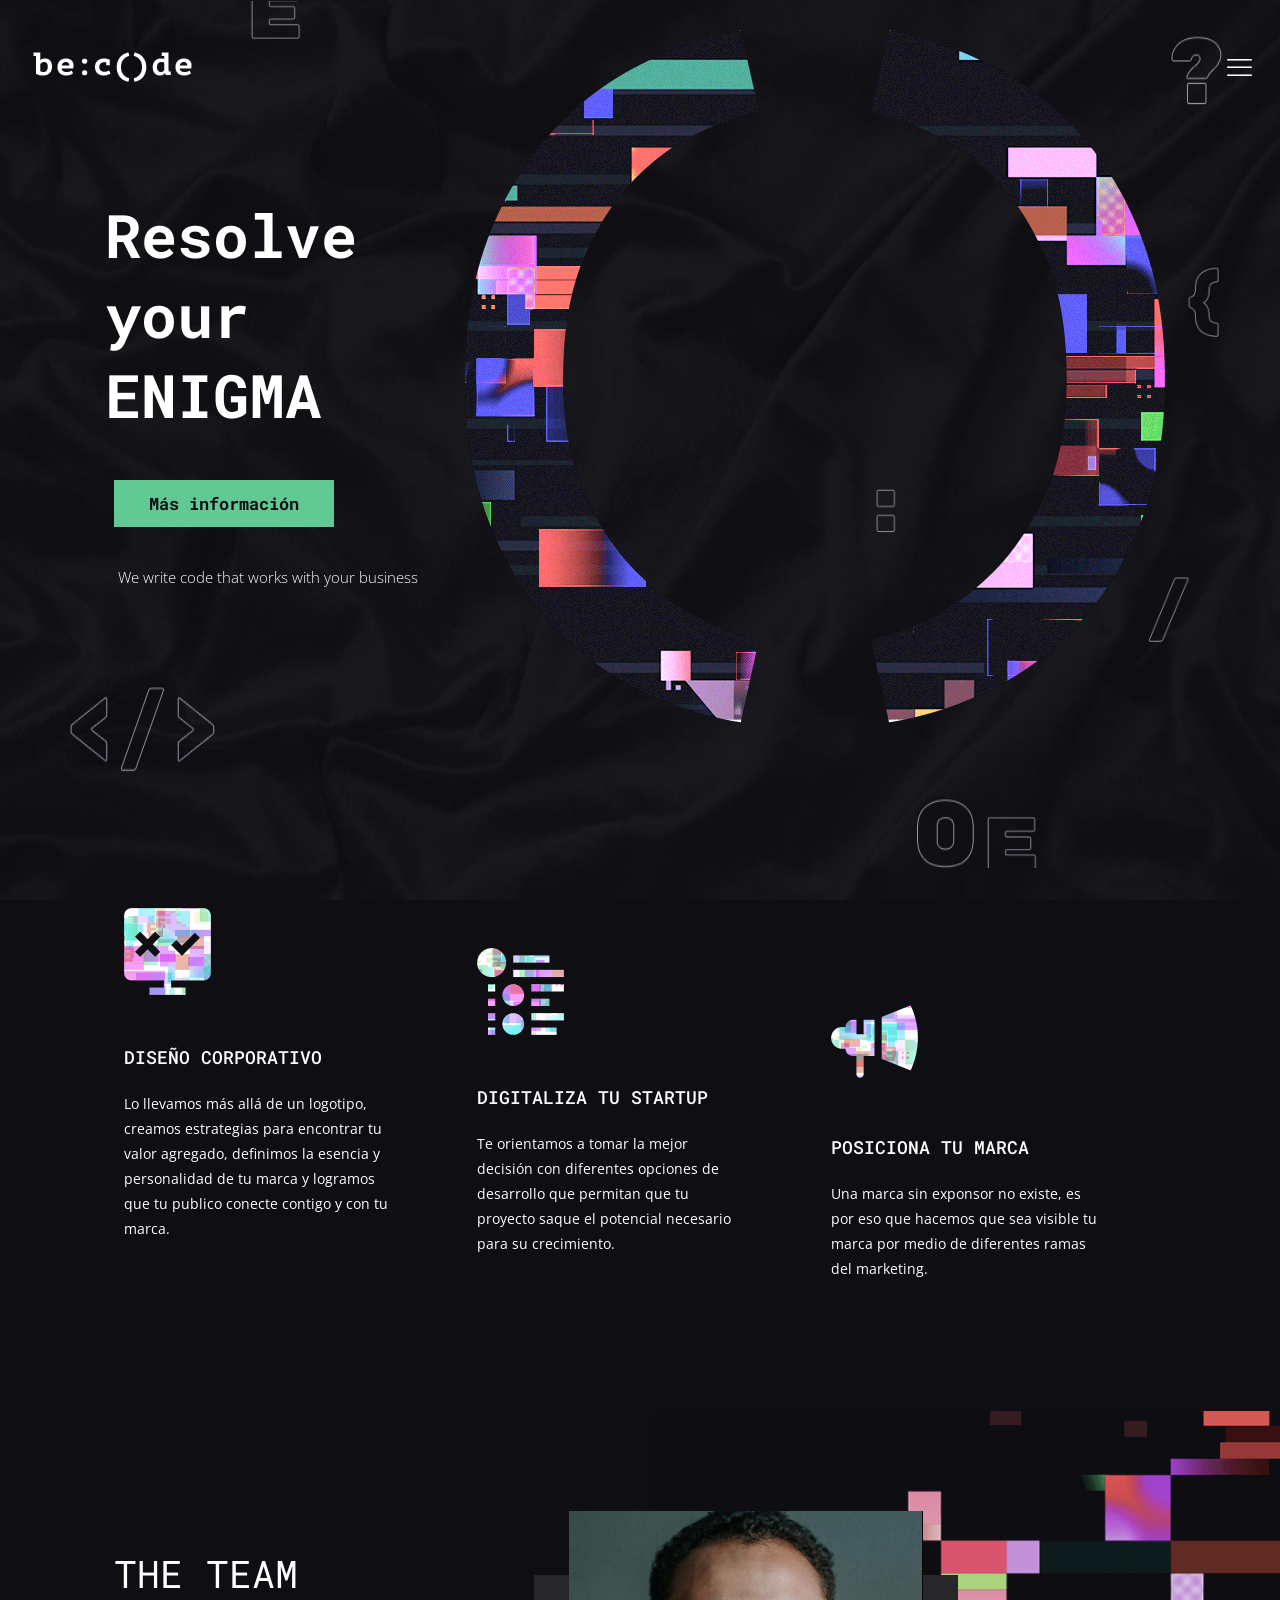
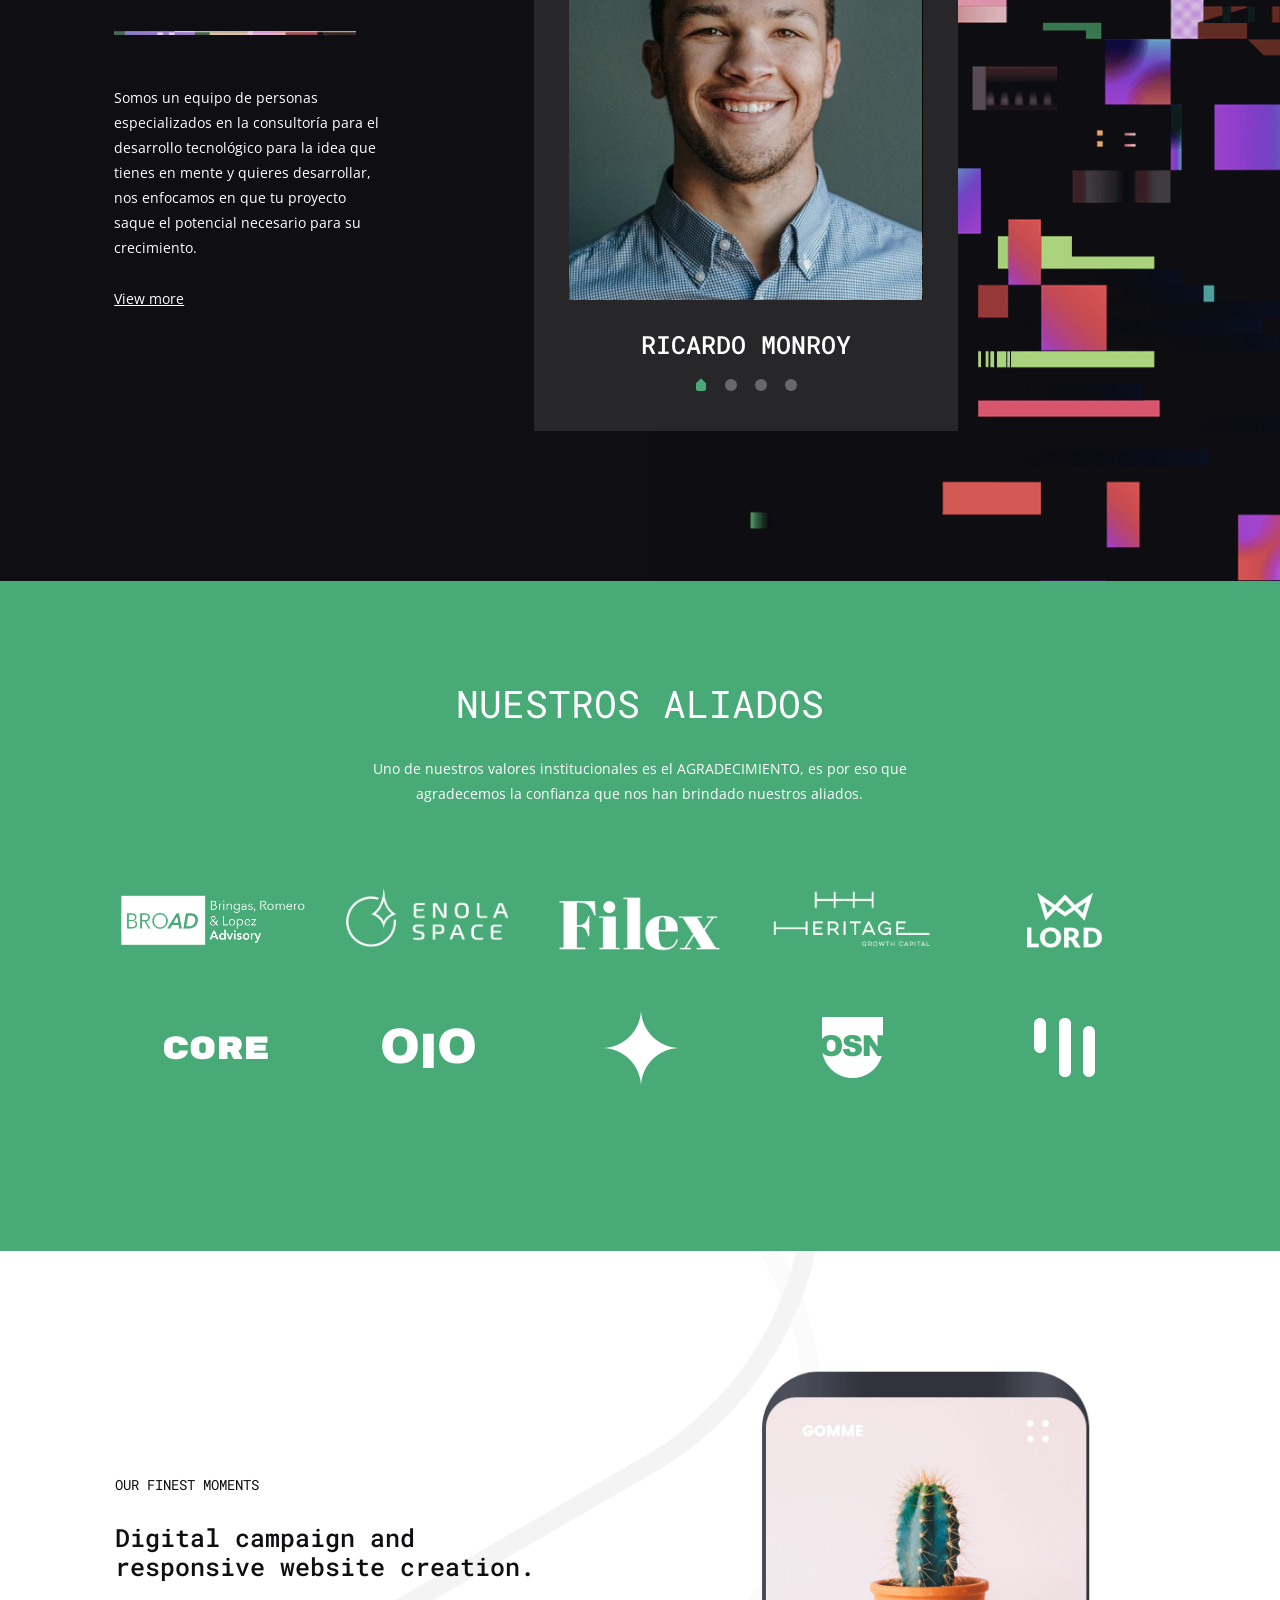
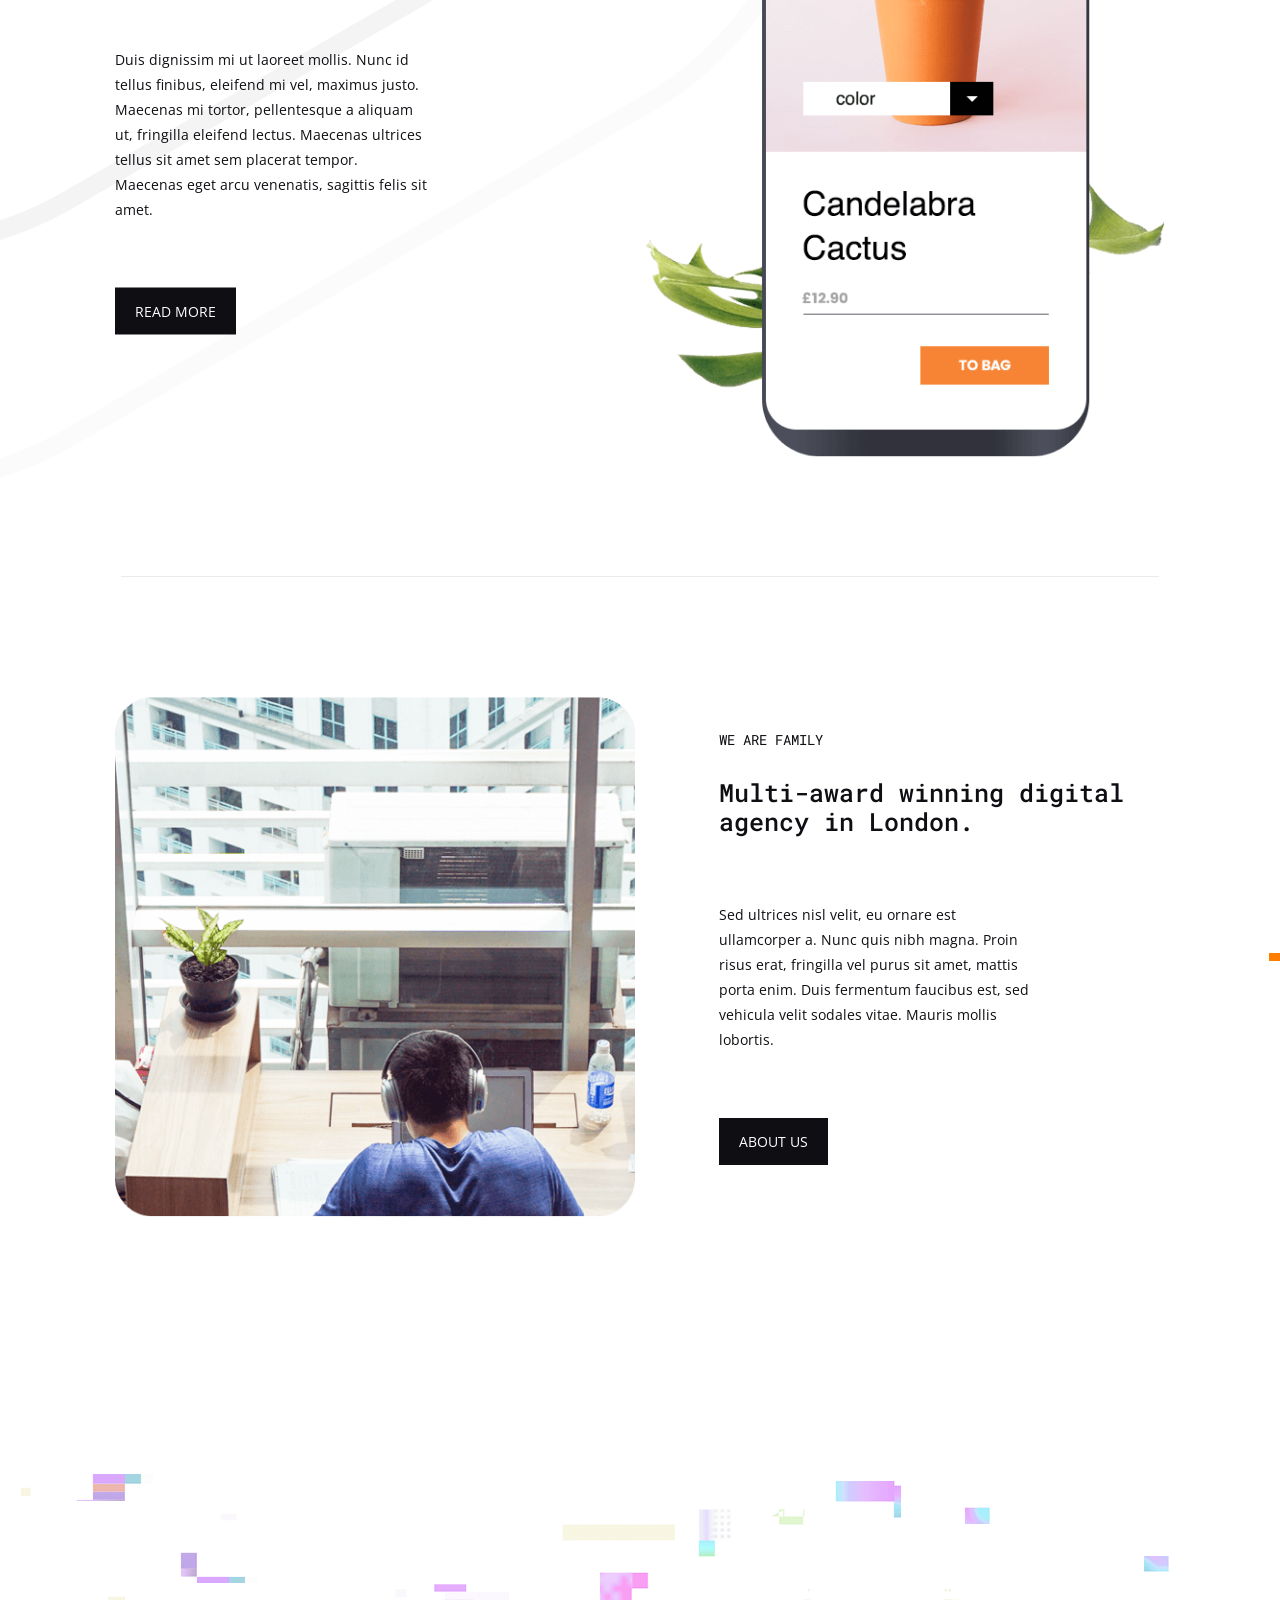
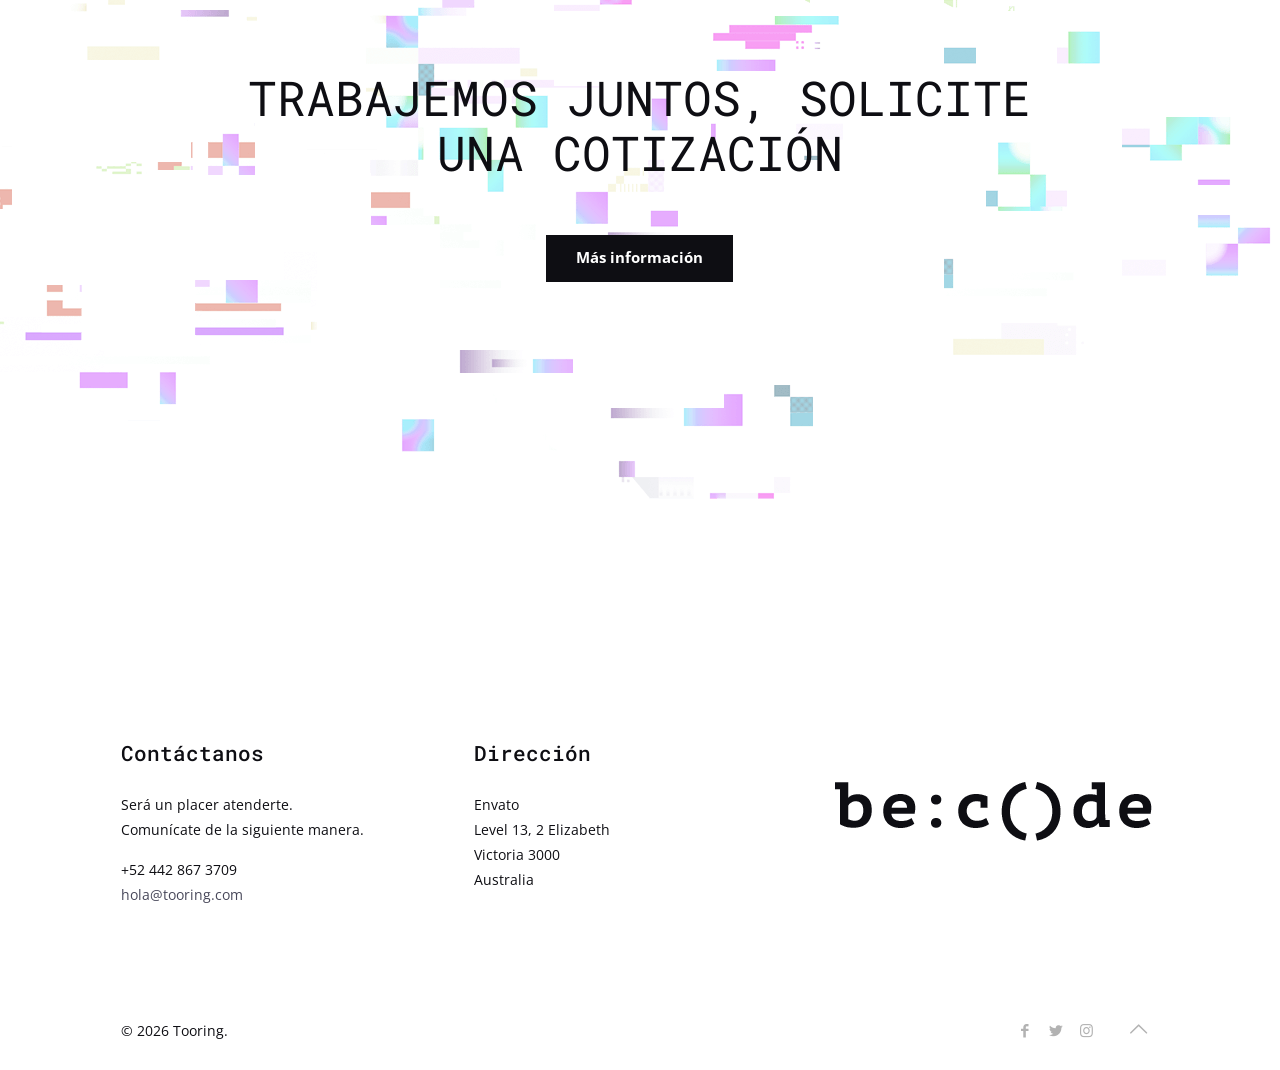
==== index.html @ 5cbcf896 "redireccion a index" ====
<!DOCTYPE html>
<!--[if lt IE 7]><html class="no-js lt-ie10 lt-ie9 lt-ie8 lt-ie7"> <![endif]-->
<!--[if IE 7]><html class="no-js lt-ie10 lt-ie9 lt-ie8"> <![endif]-->
<!--[if IE 8]><html class="no-js lt-ie10 lt-ie9"> <![endif]-->
<!--[if IE 9]><html class="no-js lt-ie10"> <![endif]-->
<!--[if gt IE 8]><!-->
<html class="no-js">
<!--<![endif]-->

<head>

    <!-- Basic Page Needs -->
    <meta charset="utf-8">
    <title>Tooring</title>
    <meta name="description" content="">
    <meta name="author" content="">

    <!-- Mobile Specific Metas -->
    <meta name="viewport" content="width=device-width, initial-scale=1, maximum-scale=1">

    <!-- Favicons -->
    <link rel="shortcut icon" href="content/code2/images/favicon.ico">

    <!-- FONTS -->
    <link rel='stylesheet' href='http://fonts.googleapis.com/css?family=Roboto:100,300,400,400italic,700'>
    <link rel='stylesheet' href='http://fonts.googleapis.com/css?family=Patua+One:100,300,400,400italic,700'>
    <link rel='stylesheet' href='http://fonts.googleapis.com/css?family=Lato:400,400italic,700,700italic,900'>
    <link rel='stylesheet' href='http://fonts.googleapis.com/css?family=Open+Sans:400,400italic,700,700italic,900'>
    <link rel='stylesheet' href='http://fonts.googleapis.com/css?family=Roboto+Mono:400,400italic,700,700italic,900'>

    <!-- CSS -->
    <link rel='stylesheet' href='css/global.css'>
    <link rel='stylesheet' href='css/custom.css'>
    <link rel='stylesheet' href='content/code2/css/structure.css'>
    <link rel='stylesheet' href='content/code2/css/code2.css'>

    <!-- Revolution Slider -->
    <link rel="stylesheet" href="plugins/rs-plugin-5.3.1/css/settings.css">

</head>

<body class="home page template-slider style-simple button-flat layout-full-width if-disable if-border-hide no-shadows header-simple header-fw minimalist-header-no sticky-header sticky-tb-color ab-hide subheader-both-center menu-link-color mobile-tb-center mobile-side-slide mobile-mini-mr-ll tablet-sticky mobile-header-mini mobile-sticky tr-header tr-content">
    <div id="Wrapper">
        <div id="Header_wrapper" class>
            <header id="Header">

                <div id="Top_bar">
                    <div class="container">
                        <div class="column one">
                            <div class="top_bar_left clearfix">
                                <div class="logo">
                                    <a id="logo" href="index.html" data-height="60" data-padding="15"><img class="logo-main scale-with-grid" src="content/code2/images/code2-logo1.png" data-retina="content/code2/images/code2-logo-retina1.png" data-height="30"><img class="logo-sticky scale-with-grid" src="content/code2/images/code2-logo1.png" data-retina="content/code2/images/code2-logo-retina1.png" data-height="30"><img class="logo-mobile scale-with-grid" src="content/code2/images/code2-logo1.png" data-retina="content/code2/images/code2-logo-retina1.png" data-height="30"><img class="logo-mobile-sticky scale-with-grid" src="content/code2/images/code2-logo1.png" data-retina="content/code2/images/code2-logo-retina1.png" data-height="30"></a>
                                </div>
                                <div class="menu_wrapper">
                                    <nav id="menu">
                                        <ul id="menu-menu" class="menu menu-main">
                                            <li class=" current-menu-item page_item current_page_item">
                                                <a href="index.html"><span>Inicio</span></a>
                                            </li>
                                            <li>
                                                <a href="content/code2/about.html"><span>Nosotros</span></a>
                                            </li>
                                            <li>
                                                <a href="content/code2/services.html"><span>Servicios</span></a>
                                            </li>
                                            <li>
                                                <a href="content/code2/hire-us.html"><span>Contacto!</span></a>
                                            </li>
                                        </ul>
                                    </nav><a class="responsive-menu-toggle" href="#"><i class="icon-menu-fine"></i></a>
                                </div>
                            </div>
                        </div>
                    </div>
                </div>
                <div class="mfn-main-slider" id="mfn-rev-slider">
                    <div id="rev_slider_1_1_wrapper" class="rev_slider_wrapper fullwidthbanner-container" data-source="gallery" style="margin:0px auto;background:rgba(15,15,20,0);padding:0px;margin-top:0px;margin-bottom:0px;">
                        <div id="rev_slider_1_1" class="rev_slider fullwidthabanner" style="display:none;" data-version="5.4.8.3">
                            <ul>
                                <li data-index="rs-1" data-transition="fade" data-slotamount="default" data-hideafterloop="0" data-hideslideonmobile="off" data-easein="default" data-easeout="default" data-masterspeed="300" data-rotate="0" data-saveperformance="off" data-data-param1
                                    data-param2 data-param3 data-param4 data-param5 data-param6 data-param7 data-param8 data-param9 data-param10 data-description>
                                    <img src="images/transparent.png" data-bgposition="center center" data-bgfit="cover" data-bgrepeat="no-repeat" data-bgparallax="off" class="rev-slidebg">
                                    <div class="tp-caption tp-resizeme rs-parallaxlevel-12" id="slide-1-layer-8" data-x data-y data-width="['none','none','none','none']" data-height="['full','full','full','full']" data-type="image" data-responsive_offset="on" data-frames='[{"delay":50,"speed":350,"frame":"0","from":"opacity:0;","to":"o:1;","ease":"Power3.easeInOut"},{"delay":"wait","speed":310,"frame":"999","to":"opacity:0;","ease":"Power3.easeInOut"}]'
                                        data-textAlign="['inherit','inherit','inherit','inherit']" data-paddingtop="[0,0,0,0]" data-paddingright="[0,0,0,0]" data-paddingbottom="[0,0,0,0]" data-paddingleft="[0,0,0,0]" style="z-index: 5;"><img src="content/code2/images/code2-slider-bg2.png" data-ww="1909px" data-hh="full">
                                    </div>
                                    <div class="tp-caption tp-resizeme rs-parallaxlevel-3" id="slide-1-layer-1" data-x="right" data-hoffset="45" data-y="center" data-voffset="-57" data-width="['none','none','none','none']" data-height="['none','none','none','none']" data-type="image" data-responsive_offset="on"
                                        data-frames='[{"delay":450,"speed":810,"frame":"0","from":"z:0;rX:0;rY:0;rZ:0;sX:0.9;sY:0.9;skX:0;skY:0;opacity:0;","to":"o:1;","ease":"Power3.easeOut"},{"delay":"wait","speed":310,"frame":"999","to":"opacity:0;","ease":"Power3.easeInOut"}]'
                                        data-textAlign="['inherit','inherit','inherit','inherit']" data-paddingtop="[0,0,0,0]" data-paddingright="[0,0,0,0]" data-paddingbottom="[0,0,0,0]" data-paddingleft="[0,0,0,0]" style="z-index: 6;"><img src="content/code2/images/code2_gif-1.gif" data-ww="700px" data-hh="693px">
                                    </div>
                                    <div class="tp-caption tp-resizeme rs-parallaxlevel-5" id="slide-1-layer-7" data-x="center" data-hoffset data-y="center" data-voffset="1" data-width="['full-proportional','full-proportional','full-proportional','full-proportional']" data-height="['full-proportional','full-proportional','full-proportional','full-proportional']"
                                        data-type="image" data-responsive_offset="on" data-frames='[{"delay":10,"speed":410,"frame":"0","from":"opacity:0;","to":"o:1;","ease":"Power3.easeInOut"},{"delay":"wait","speed":310,"frame":"999","to":"opacity:0;","ease":"Power3.easeInOut"}]'
                                        data-textAlign="['inherit','inherit','inherit','inherit']" data-paddingtop="[0,0,0,0]" data-paddingright="[0,0,0,0]" data-paddingbottom="[0,0,0,0]" data-paddingleft="[0,0,0,0]" style="z-index: 7;"><img src="content/code2/images/code2-slider-bg1.png" data-ww="full-proportional" data-hh="full-proportional">
                                    </div>
                                    <div class="tp-caption tp-resizeme" id="slide-1-layer-3" data-x="35" data-y="155" data-width="['auto']" data-height="['auto']" data-type="text" data-responsive_offset="on" data-frames='[{"delay":10,"speed":410,"frame":"0","from":"opacity:0;","to":"o:1;","ease":"Power3.easeInOut"},{"delay":"wait","speed":310,"frame":"999","to":"opacity:0;","ease":"Power3.easeInOut"}]'
                                        data-textAlign="['inherit','inherit','inherit','inherit']" data-paddingtop="[40,0,0,0]" data-paddingright="[0,0,0,0]" data-paddingbottom="[0,0,0,0]" data-paddingleft="[0,0,0,0]" style="z-index: 8; white-space: nowrap; font-size: 60px; line-height: 80px; font-weight: 700; color: #fff; letter-spacing: 0px;font-family:Roboto Mono;">
                                        Resolve 
                                        <br> your 
                                        <br> ENIGMA
                                    </div>
                                    <div class="tp-caption rev-btn" id="slide-1-layer-5" data-x="44" data-y="480" data-width="['auto']" data-height="['auto']" data-type="button" data-actions='[{"event":"click","action":"scrollbelow","offset":"-85px","delay":"100","speed":"700","ease":"Linear.easeNone"}]'
                                        data-responsive_offset="on" data-frames='[{"delay":10,"speed":430,"frame":"0","from":"opacity:0;","to":"o:1;","ease":"Power3.easeInOut"},{"delay":"wait","speed":310,"frame":"999","to":"opacity:0;","ease":"Power3.easeInOut"},{"frame":"hover","speed":"0","ease":"Linear.easeNone","to":"o:1;rX:0;rY:0;rZ:0;z:0;","style":"c:rgba(0,0,0,1);bg:rgba(255,255,255,1);bs:solid;bw:0 0 0 0;"}]'
                                        data-textAlign="['inherit','inherit','inherit','inherit']" data-paddingtop="[15,15,15,15]" data-paddingright="[35,35,35,35]" data-paddingbottom="[15,15,15,15]" data-paddingleft="[35,35,35,35]" style="z-index: 9; white-space: nowrap; font-size: 17px; line-height: 17px; font-weight: 700; color: #101014; letter-spacing: px;font-family:Roboto Mono;background-color:rgb(99,201,148);border-color:rgba(0,0,0,1);outline:none;box-shadow:none;box-sizing:border-box;-moz-box-sizing:border-box;-webkit-box-sizing:border-box;cursor:pointer;">
                                        Más información
                                    </div>
                                    <div class="tp-caption tp-resizeme" id="slide-1-layer-6" data-x="48" data-y="566" data-width="['auto']" data-height="['auto']" data-type="text" data-responsive_offset="on" data-frames='[{"delay":10,"speed":430,"frame":"0","from":"opacity:0;","to":"o:1;","ease":"Power3.easeInOut"},{"delay":"wait","speed":310,"frame":"999","to":"opacity:0;","ease":"Power3.easeInOut"}]'
                                        data-textAlign="['inherit','inherit','inherit','inherit']" data-paddingtop="[0,0,0,0]" data-paddingright="[0,0,0,0]" data-paddingbottom="[0,0,0,0]" data-paddingleft="[0,0,0,0]" style="z-index: 10; white-space: nowrap; font-size: 15px; line-height: 22px; font-weight: 300; color: #fff; letter-spacing: 0px;font-family:open sans;">
                                        We write code that works with your business
                                    </div>
                                </li>
                            </ul>
                            <div class="tp-bannertimer tp-bottom" style="visibility: hidden !important;"></div>
                        </div>
                    </div>
                </div>
            </header>
        </div>
        <div id="Content">
            <div class="content_wrapper clearfix">
                <div class="sections_group">
                    <div class="entry-content">
                        <div class="section mcb-section dark" style="padding-top:130px;padding-bottom:75px;background-image:url(content/code2/images/code2-home-section-bg.png);background-repeat:no-repeat;background-position:center;">
                            <div class="section_wrapper mcb-section-inner">
                                <div class="wrap mcb-wrap one-third valign-top move-up clearfix" style="padding:0 1%;margin-top:-90px" data-mobile="no-up">
                                    <div class="mcb-wrap-inner">
                                        <div class="column mcb-column one column_image">
                                            <div class="image_frame image_item no_link scale-with-grid no_border" style="margin-bottom:10px;">
                                                <div class="image_wrapper"><img class="scale-with-grid" src="content/code2/images/code2-home-icon1.png">
                                                </div>
                                            </div>
                                        </div>
                                        <div class="column mcb-column five-sixth column_column">
                                            <div class="column_attr clearfix">
                                                <h5>DISEÑO CORPORATIVO</h5>
                                                <hr class="no_line" style="margin: 0 auto 5px;">
                                                <p>
                                                    Lo llevamos más allá de un logotipo, creamos estrategias para encontrar tu valor agregado, definimos la esencia y personalidad de tu marca y logramos que tu publico conecte contigo y con tu marca.
                                                </p>
                                            </div>
                                        </div>
                                    </div>
                                </div>
                                <div class="wrap mcb-wrap one-third valign-top move-up clearfix" style="padding:0 1%;margin-top:-50px" data-mobile="no-up">
                                    <div class="mcb-wrap-inner">
                                        <div class="column mcb-column one column_image">
                                            <div class="image_frame image_item no_link scale-with-grid no_border" style="margin-bottom:10px;">
                                                <div class="image_wrapper"><img class="scale-with-grid" src="content/code2/images/code2-home-icon2.png">
                                                </div>
                                            </div>
                                        </div>
                                        <div class="column mcb-column five-sixth column_column">
                                            <div class="column_attr clearfix">
                                                <h5>DIGITALIZA TU STARTUP</h5>
                                                <hr class="no_line" style="margin: 0 auto 5px;">
                                                <p>
                                                    Te orientamos a tomar la mejor decisión con diferentes opciones de desarrollo que permitan que tu proyecto saque el potencial necesario para su crecimiento.
                                                </p>
                                            </div>
                                        </div>
                                    </div>
                                </div>
                                <div class="wrap mcb-wrap one-third valign-top clearfix" style="padding:0 1%">
                                    <div class="mcb-wrap-inner">
                                        <div class="column mcb-column one column_image">
                                            <div class="image_frame image_item no_link scale-with-grid no_border" style="margin-bottom:10px;">
                                                <div class="image_wrapper"><img class="scale-with-grid" src="content/code2/images/code2-home-icon3.png">
                                                </div>
                                            </div>
                                        </div>
                                        <div class="column mcb-column five-sixth column_column">
                                            <div class="column_attr clearfix">
                                                <h5>POSICIONA TU MARCA</h5>
                                                <hr class="no_line" style="margin: 0 auto 5px;">
                                                <p>
                                                    Una marca sin exponsor no existe, es por eso que hacemos que sea visible tu marca por medio de diferentes ramas del marketing.
                                                </p>
                                            </div>
                                        </div>
                                    </div>
                                </div>
                            </div>
                        </div>
                        <div class="section mcb-section dark equal-height-wrap bg-contain" style="padding-top:100px;padding-bottom:150px;background-image:url(content/code2/images/code2-home-sectio-bg-2.png);background-repeat:no-repeat;background-position:right center;">
                            <div class="section_wrapper mcb-section-inner">
                                <div class="wrap mcb-wrap  two-fifth valign-middle clearfix" style="padding:0 0 40px 0">
                                    <div class="mcb-wrap-inner">
                                        <div class="column mcb-column one column_column column-margin-20px">
                                            <div class="column_attr clearfix">
                                                <h2>THE TEAM</h2>
                                            </div>
                                        </div>
                                        <div class="column mcb-column one column_image">
                                            <div class="image_frame image_item no_link scale-with-grid no_border" style="margin-bottom:10px;">
                                                <div class="image_wrapper"><img class="scale-with-grid" src="content/code2/images/code2-section-divider.png">
                                                </div>
                                            </div>
                                        </div>
                                        <div class="column mcb-column two-third column_column">
                                            <div class="column_attr clearfix">
                                                <p>
                                                    Somos un equipo de personas especializados en la consultoría para el desarrollo tecnológico para la idea que tienes en mente y quieres desarrollar, nos enfocamos en que tu proyecto saque el potencial necesario para su crecimiento.
                                                </p>
                                                <hr class="no_line" style="margin: 0 auto 10px;">
                                                <a href="#" style="color:#fff;"><u>View more</u></a>
                                            </div>
                                        </div>
                                    </div>
                                </div>
                                <div class="wrap mcb-wrap  two-fifth valign-middle clearfix" style="padding:0 3%;background-image:url(content/code2/images/coder2-home-staffbg.png);background-repeat:no-repeat;background-position:center top;">
                                    <div class="mcb-wrap-inner">
                                        <div class="column mcb-column one column_slider">
                                            <div class="content_slider description flat hide-arrows">
                                                <ul class="content_slider_ul">
                                                    <li class="content_slider_li_1"><img src="content/code2/images/code2-staff-3-780x860.jpg" class="scale-with-grid wp-post-image" alt>
                                                        <h3 class="title">RICARDO MONROY</h3>
                                                    </li>
                                                    <li class="content_slider_li_2"><img src="content/code2/images/code2-staff-2-780x860.jpg" class="scale-with-grid wp-post-image" alt>
                                                        <h3 class="title">PAMELA PÉREZ</h3>
                                                    </li>
                                                    <li class="content_slider_li_3"><img src="content/code2/images/code2-staff-1-780x860.jpg" class="scale-with-grid wp-post-image" alt>
                                                        <h3 class="title">ANTONIO BEDOLLA</h3>
                                                    </li>
                                                    <li class="content_slider_li_3"><img src="content/code2/images/code2-staff-1-780x860.jpg" class="scale-with-grid wp-post-image" alt>
                                                        <h3 class="title">GUILLERMO MONTERO</h3>
                                                    </li>
                                                </ul>
                                                <div class="slider_pager slider_pagination"></div>
                                            </div>
                                        </div>
                                    </div>
                                </div>
                            </div>
                        </div>
                        <div class="section mcb-section dark" style="padding-top:100px;padding-bottom:125px;background-color:#48ab77">
                            <div class="section_wrapper mcb-section-inner">
                                <div class="wrap mcb-wrap one valign-top clearfix">
                                    <div class="mcb-wrap-inner">
                                        <div class="column mcb-column one-fifth column_placeholder">
                                            <div class="placeholder">
                                                &nbsp;
                                            </div>
                                        </div>
                                        <div class="column mcb-column three-fifth column_column">
                                            <div class="column_attr clearfix align_center">
                                                <h2>NUESTROS ALIADOS</h2>
                                                <hr class="no_line" style="margin: 0 auto 15px;">
                                                <p>
                                                    Uno de nuestros valores institucionales es el AGRADECIMIENTO, es por eso que agradecemos la confianza que nos han brindado nuestros aliados.
                                                </p>
                                                <hr class="no_line" style="margin: 0 auto 10px;">
                                            </div>
                                        </div>
                                    </div>
                                </div>
                                <div class="wrap mcb-wrap one valign-top clearfix">
                                    <div class="mcb-wrap-inner">
                                        <div class="column mcb-column one-fifth column_image heigth_img">
                                            <div class="image_frame image_item no_link scale-with-grid aligncenter no_border">
                                                <div class="image_wrapper"><img class="scale-with-grid" src="content/code2/images/clientes/broad.png">
                                                </div>
                                            </div>
                                        </div>
                                        <div class="column mcb-column one-fifth column_image heigth_img">
                                            <div class="image_frame image_item no_link scale-with-grid aligncenter no_border">
                                                <div class="image_wrapper"><img class="scale-with-grid" src="content/code2/images/clientes/enola.png">
                                                </div>
                                            </div>
                                        </div>
                                        <div class="column mcb-column one-fifth column_image heigth_img">
                                            <div class="image_frame image_item no_link scale-with-grid aligncenter no_border">
                                                <div class="image_wrapper"><img class="scale-with-grid" src="content/code2/images/clientes/filex.png">
                                                </div>
                                            </div>
                                        </div>
                                        <div class="column mcb-column one-fifth column_image heigth_img">
                                            <div class="image_frame image_item no_link scale-with-grid aligncenter no_border">
                                                <div class="image_wrapper"><img class="scale-with-grid" src="content/code2/images/clientes/heritage.png">
                                                </div>
                                            </div>
                                        </div>
                                        <div class="column mcb-column one-fifth column_image heigth_img">
                                            <div class="image_frame image_item no_link scale-with-grid aligncenter no_border">
                                                <div class="image_wrapper"><img class="scale-with-grid" src="content/code2/images/code2-client3.png">
                                                </div>
                                            </div>
                                        </div>
                                        <div class="column mcb-column one column_divider">
                                            <hr class="no_line">
                                        </div>
                                        <div class="column mcb-column one-fifth column_image">
                                            <div class="image_frame image_item no_link scale-with-grid aligncenter no_border">
                                                <div class="image_wrapper"><img class="scale-with-grid" src="content/code2/images/code2-client6.png">
                                                </div>
                                            </div>
                                        </div>
                                        <div class="column mcb-column one-fifth column_image">
                                            <div class="image_frame image_item no_link scale-with-grid aligncenter no_border">
                                                <div class="image_wrapper"><img class="scale-with-grid" src="content/code2/images/code2-client8.png">
                                                </div>
                                            </div>
                                        </div>
                                        <div class="column mcb-column one-fifth column_image">
                                            <div class="image_frame image_item no_link scale-with-grid aligncenter no_border">
                                                <div class="image_wrapper"><img class="scale-with-grid" src="content/code2/images/code2-client9.png">
                                                </div>
                                            </div>
                                        </div>
                                        <div class="column mcb-column one-fifth column_image">
                                            <div class="image_frame image_item no_link scale-with-grid aligncenter no_border">
                                                <div class="image_wrapper"><img class="scale-with-grid" src="content/code2/images/code2-client10.png">
                                                </div>
                                            </div>
                                        </div>
                                        <div class="column mcb-column one-fifth column_image">
                                            <div class="image_frame image_item no_link scale-with-grid aligncenter no_border">
                                                <div class="image_wrapper"><img class="scale-with-grid" src="content/code2/images/code2-client11.png">
                                                </div>
                                            </div>
                                        </div>
                                    </div>
                                </div>
                            </div>
                        </div>
                       
                        <div id="Content">
                            <div class="content_wrapper clearfix">
                                <div class="sections_group">
                                    <div class="entry-content">
                                        <div class="section mcb-section  equal-height-wrap" style="padding-top:120px; padding-bottom:80px; background-color:#FFFFFF; background-image:url(./content/company3/images/home_company3_sectionbg2.png); background-repeat:no-repeat; background-position:center top">
                                            <div class="section_wrapper mcb-section-inner">
                                                <div class="wrap mcb-wrap one-second valign-middle clearfix" style="padding:0 7% 0 0">
                                                    <div class="mcb-wrap-inner">
                                                        <div class="column mcb-column one column_column">
                                                            <div class="column_attr clearfix">
                                                                <h6>OUR FINEST MOMENTS</h6>
                                                                <hr class="no_line" style="margin:0 auto 10px">
                                                                <h3>Digital campaign and responsive website creation.</h3>
                                                                <hr class="no_line" style="margin:0 auto 50px">
                                                                <p style="margin-right: 30%;">
                                                                    Duis dignissim mi ut laoreet mollis. Nunc id tellus finibus, eleifend mi vel, maximus justo. Maecenas mi tortor, pellentesque a aliquam ut, fringilla eleifend lectus. Maecenas ultrices tellus sit amet sem placerat tempor. Maecenas eget arcu venenatis,
                                                                    sagittis felis sit amet.
                                                                </p>
                                                                <hr class="no_line" style="margin:0 auto 50px">
                                                                <a class="button button_size_2 button_js" href="content/company3/works.html"><span class="button_label">READ MORE</span></a>
                                                            </div>
                                                        </div>
                                                    </div>
                                                </div>
                                                <div class="wrap mcb-wrap one-second valign-middle clearfix">
                                                    <div class="mcb-wrap-inner">
                                                        <div class="column mcb-column one column_image">
                                                            <div class="image_frame image_item no_link scale-with-grid aligncenter no_border">
                                                                <div class="image_wrapper">
                                                                    <img class="scale-with-grid" src="content/company3/images/home_company3_pic5.png">
                                                                </div>
                                                            </div>
                                                        </div>
                                                    </div>
                                                </div>
                                            </div>
                                        </div>
                                        <div class="section mcb-section" style="padding-top:0px; padding-bottom:0px; background-color:#FFFFFF;">
                                            <div class="section_wrapper mcb-section-inner">
                                                <div class="wrap mcb-wrap one valign-top clearfix">
                                                    <div class="mcb-wrap-inner">
                                                        <div class="column mcb-column one column_divider">
                                                            <hr />
                                                        </div>
                                                    </div>
                                                </div>
                                            </div>
                                        </div>
                                        <div class="section mcb-section  equal-height-wrap" style="padding-top:120px; background-color:#FFFFFF; padding-bottom:80px; background-image:url(content/company3/images/home_company3_sectionbg3.png); background-repeat:no-repeat; background-position:center">
                                            <div class="section_wrapper mcb-section-inner">
                                                <div class="wrap mcb-wrap one-second valign-middle clearfix">
                                                    <div class="mcb-wrap-inner">
                                                        <div class="column mcb-column one column_image">
                                                            <div class="image_frame image_item no_link scale-with-grid aligncenter no_border">
                                                                <div class="image_wrapper">
                                                                    <img class="scale-with-grid" src="content/company3/images/home_company3_pic6.png">
                                                                </div>
                                                            </div>
                                                        </div>
                                                    </div>
                                                </div>
                                                <div class="wrap mcb-wrap one-second valign-middle clearfix" style="padding:0 0 0 7%">
                                                    <div class="mcb-wrap-inner">
                                                        <div class="column mcb-column one column_column">
                                                            <div class="column_attr clearfix">
                                                                <h6>WE ARE FAMILY</h6>
                                                                <hr class="no_line" style="margin:0 auto 10px">
                                                                <h3>Multi-award winning digital agency in London.</h3>
                                                                <hr class="no_line" style="margin:0 auto 50px">
                                                                <p style="margin-right: 30%;">
                                                                    Sed ultrices nisl velit, eu ornare est ullamcorper a. Nunc quis nibh magna. Proin risus erat, fringilla vel purus sit amet, mattis porta enim. Duis fermentum faucibus est, sed vehicula velit sodales vitae. Mauris mollis lobortis.
                                                                </p>
                                                                <hr class="no_line" style="margin:0 auto 50px">
                                                                <a class="button button_size_2 button_js" href="content/company3/about.html"><span class="button_label">ABOUT US</span></a>
                                                            </div>
                                                        </div>
                                                    </div>
                                                </div>
                                            </div>
                                        </div>
                
                                    </div>
                                </div>
                            </div>
                        </div>                        

                        <div class="section mcb-section full-screen" style="padding-top:175px;padding-bottom:150px;background-color:#fff;background-image:url(content/code2/images/code2-home-last-section-bg.png);background-repeat:no-repeat;background-position:center;">
                            <div class="section_wrapper mcb-section-inner">
                                <div class="wrap mcb-wrap one valign-top clearfix">
                                    <div class="mcb-wrap-inner">
                                        <div class="column mcb-column one column_column">
                                            <div class="column_attr clearfix align_center">
                                                <h1>TRABAJEMOS JUNTOS, SOLICITE
                                                    <br> UNA COTIZACIÓN</h1>
                                            </div>
                                        </div>
                                        <div class="column mcb-column one column_button">
                                            <div class="button_align align_center">
                                                <a class="button button_size_3 button_dark button_js" href="content/code2/hire-us.html"><span class="button_label"><strong>Más información</strong></span></a>
                                            </div>
                                        </div>
                                    </div>
                                </div>
                            </div>
                        </div>
                    </div>
                </div>
            </div>
        </div>
        <footer id="Footer" class="clearfix">
            <div class="widgets_wrapper">
                <div class="container">
                    <div class="column one-third">
                        <aside class="widget_text widget widget_custom_html">
                            <h4>Contáctanos</h4>
                            <div class="textwidget custom-html-widget">
                                <hr class="no_line" style="margin: 0 auto 10px;">
                                <p>
                                    Será un placer atenderte.
                                    <br> Comunícate de la siguiente manera.
                                </p>
                                <p>
                                    +52 442 867 3709
                                    <br>
                                    <a href="#">hola@tooring.com</a>
                                </p>
                            </div>
                        </aside>
                    </div>
                    <div class="column one-third">
                        <aside class="widget_text widget widget_custom_html">
                            <h4>Dirección</h4>
                            <div class="textwidget custom-html-widget">
                                <hr class="no_line" style="margin: 0 auto 10px;">
                                <p>
                                    Envato
                                    <br> Level 13, 2 Elizabeth
                                    <br> Victoria 3000
                                    <br> Australia
                                </p>
                            </div>
                        </aside>
                    </div>
                    <div class="column one-third">
                        <aside class="widget_text widget widget_custom_html">
                            <div class="textwidget custom-html-widget">
                                <hr class="no_line" style="margin: 0 auto 40px;">
                                <div style="text-align:center;">
                                    <img src="content/code2/images/code2-footer-logo.png">
                                </div>
                            </div>
                        </aside>
                    </div>
                </div>
            </div>
            <div class="footer_copy">
                <div class="container">
                    <div class="column one">
                        <a id="back_to_top" class="button button_js" href><i class="icon-up-open-big"></i></a>
                        <div class="copyright">
                            &copy; <span><script>document.write(new Date().getFullYear());</script></span> Tooring.
                        </div>
                        <ul class="social">
                            <li class="facebook">
                                <a href="https://www.facebook.com/TooringMX"><i class="icon-facebook"></i></a>
                            </li>
                            <li class="twitter">
                                <a href="https://twitter.com/Tooring_20"><i class="icon-twitter"></i></a>
                            </li>
                            <li class="instagram">
                                <a href="https://www.instagram.com/tooringmx/"><i class="icon-instagram"></i></a>
                            </li>
                        </ul>
                    </div>
                </div>
            </div>
        </footer>
    </div>
    <div id="Side_slide" class="right dark" data-width="250">
        <div class="close-wrapper">
            <a href="#" class="close"><i class="icon-cancel-fine"></i></a>
        </div>
        <div class="extras">
            <div class="extras-wrapper"></div>
        </div>
        <div class="menu_wrapper"></div>
        <ul class="social">
            <li class="facebook">
                <a href="https://www.facebook.com/TooringMX"><i class="icon-facebook"></i></a>
            </li>
            <li class="twitter">
                <a href="https://twitter.com/Tooring_20"><i class="icon-twitter"></i></a>
            </li>
            <li class="instagram">
                <a href="https://www.instagram.com/tooringmx/"><i class="icon-instagram"></i></a>
            </li>
        </ul>
    </div>
    <div id="body_overlay"></div>


    <!-- JS -->
    <script src="js/jquery-2.1.4.min.js"></script>

    <script src="js/mfn.menu.js"></script>
    <script src="js/jquery.plugins.js"></script>
    <script src="js/jquery.jplayer.min.js"></script>
    <script src="js/animations/animations.js"></script>
    <script src="js/translate3d.js"></script>
    <script src="js/scripts.js"></script>


    <script src="plugins/rs-plugin-5.3.1/js/jquery.themepunch.tools.min.js"></script>
    <script src="plugins/rs-plugin-5.3.1/js/jquery.themepunch.revolution.min.js"></script>

    <script src="plugins/rs-plugin-5.3.1/js/extensions/revolution.extension.video.min.js"></script>
    <script src="plugins/rs-plugin-5.3.1/js/extensions/revolution.extension.slideanims.min.js"></script>
    <script src="plugins/rs-plugin-5.3.1/js/extensions/revolution.extension.actions.min.js"></script>
    <script src="plugins/rs-plugin-5.3.1/js/extensions/revolution.extension.layeranimation.min.js"></script>
    <script src="plugins/rs-plugin-5.3.1/js/extensions/revolution.extension.kenburn.min.js"></script>
    <script src="plugins/rs-plugin-5.3.1/js/extensions/revolution.extension.navigation.min.js"></script>
    <script src="plugins/rs-plugin-5.3.1/js/extensions/revolution.extension.migration.min.js"></script>
    <script src="plugins/rs-plugin-5.3.1/js/extensions/revolution.extension.parallax.min.js"></script>

	<script>
	var revapi1, tpj;
	( function() {
	if (!/loaded|interactive|complete/.test(document.readyState))
	document.addEventListener("DOMContentLoaded", onLoad);
	else
	onLoad();
	function onLoad() {
	if (tpj === undefined) {
		tpj = jQuery;
		if ("off" =="on")
			tpj.noConflict();
	}
	if (tpj("#rev_slider_1_1").revolution == undefined) {
		revslider_showDoubleJqueryError("#rev_slider_1_1");
	} else {
		revapi1 = tpj("#rev_slider_1_1").show().revolution({
			sliderType :"standard",
			sliderLayout :"auto",
			dottedOverlay :"none",
			delay : 9000,
			navigation : {
				onHoverStop :"off",
			},
			visibilityLevels : [1240, 1024, 778, 480],
			gridwidth : 1140,
			gridheight : 868,
			lazyType :"none",
			parallax : {
				type :"scroll",
				origo :"enterpoint",
				speed : 400,
				speedbg : 0,
				speedls : 0,
				levels : [5, 10, 15, 20, 25, 30, 35, 40, 45, 46, 47, 48, 49, 50, 51, 55],
			},
			shadow : 0,
			spinner :"spinner3",
			stopLoop :"off",
			stopAfterLoops : -1,
			stopAtSlide : -1,
			shuffle :"off",
			autoHeight :"off",
			disableProgressBar :"on",
			hideThumbsOnMobile :"off",
			hideSliderAtLimit : 0,
			hideCaptionAtLimit : 0,
			hideAllCaptionAtLilmit : 0,
			debugMode : false,
			fallbacks : {
				simplifyAll :"off",
				nextSlideOnWindowFocus :"off",
				disableFocusListener : false,
			}
		});
	};
	};
	}());
	</script>


</body>

</html>
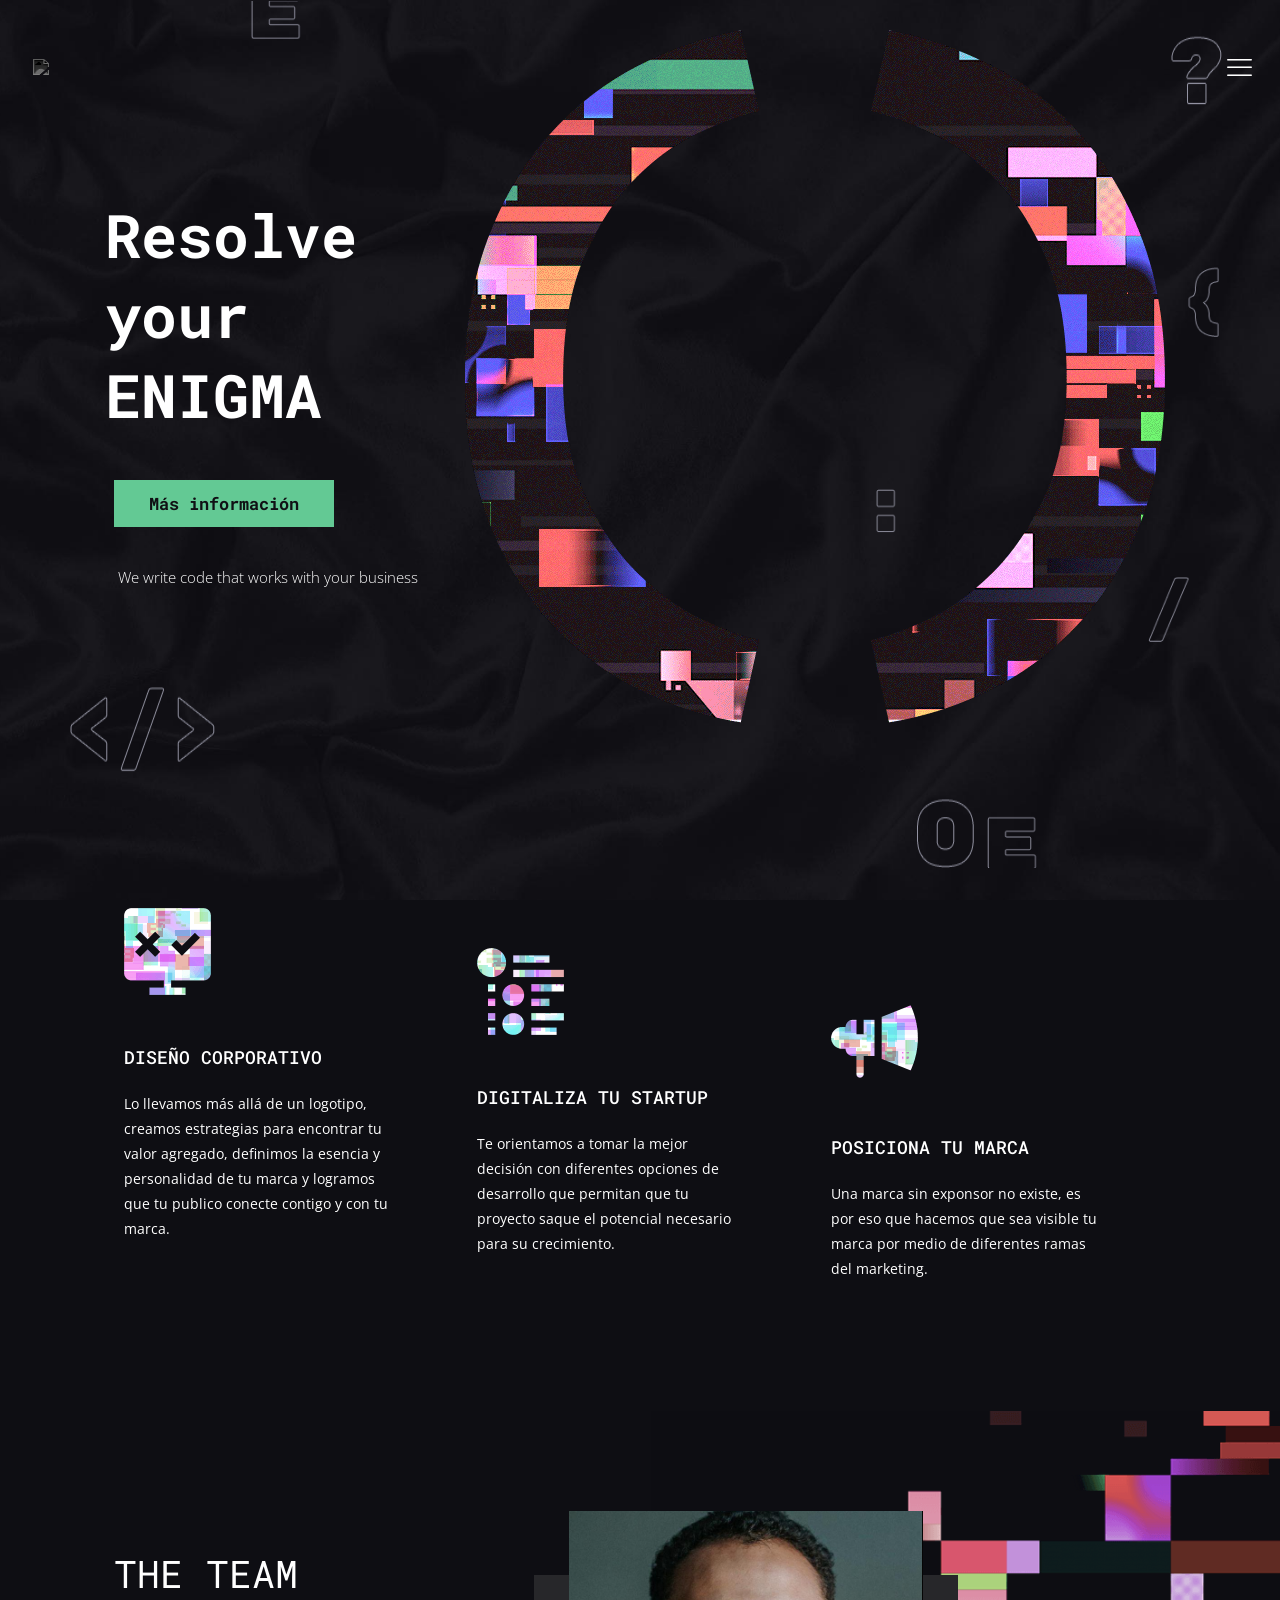
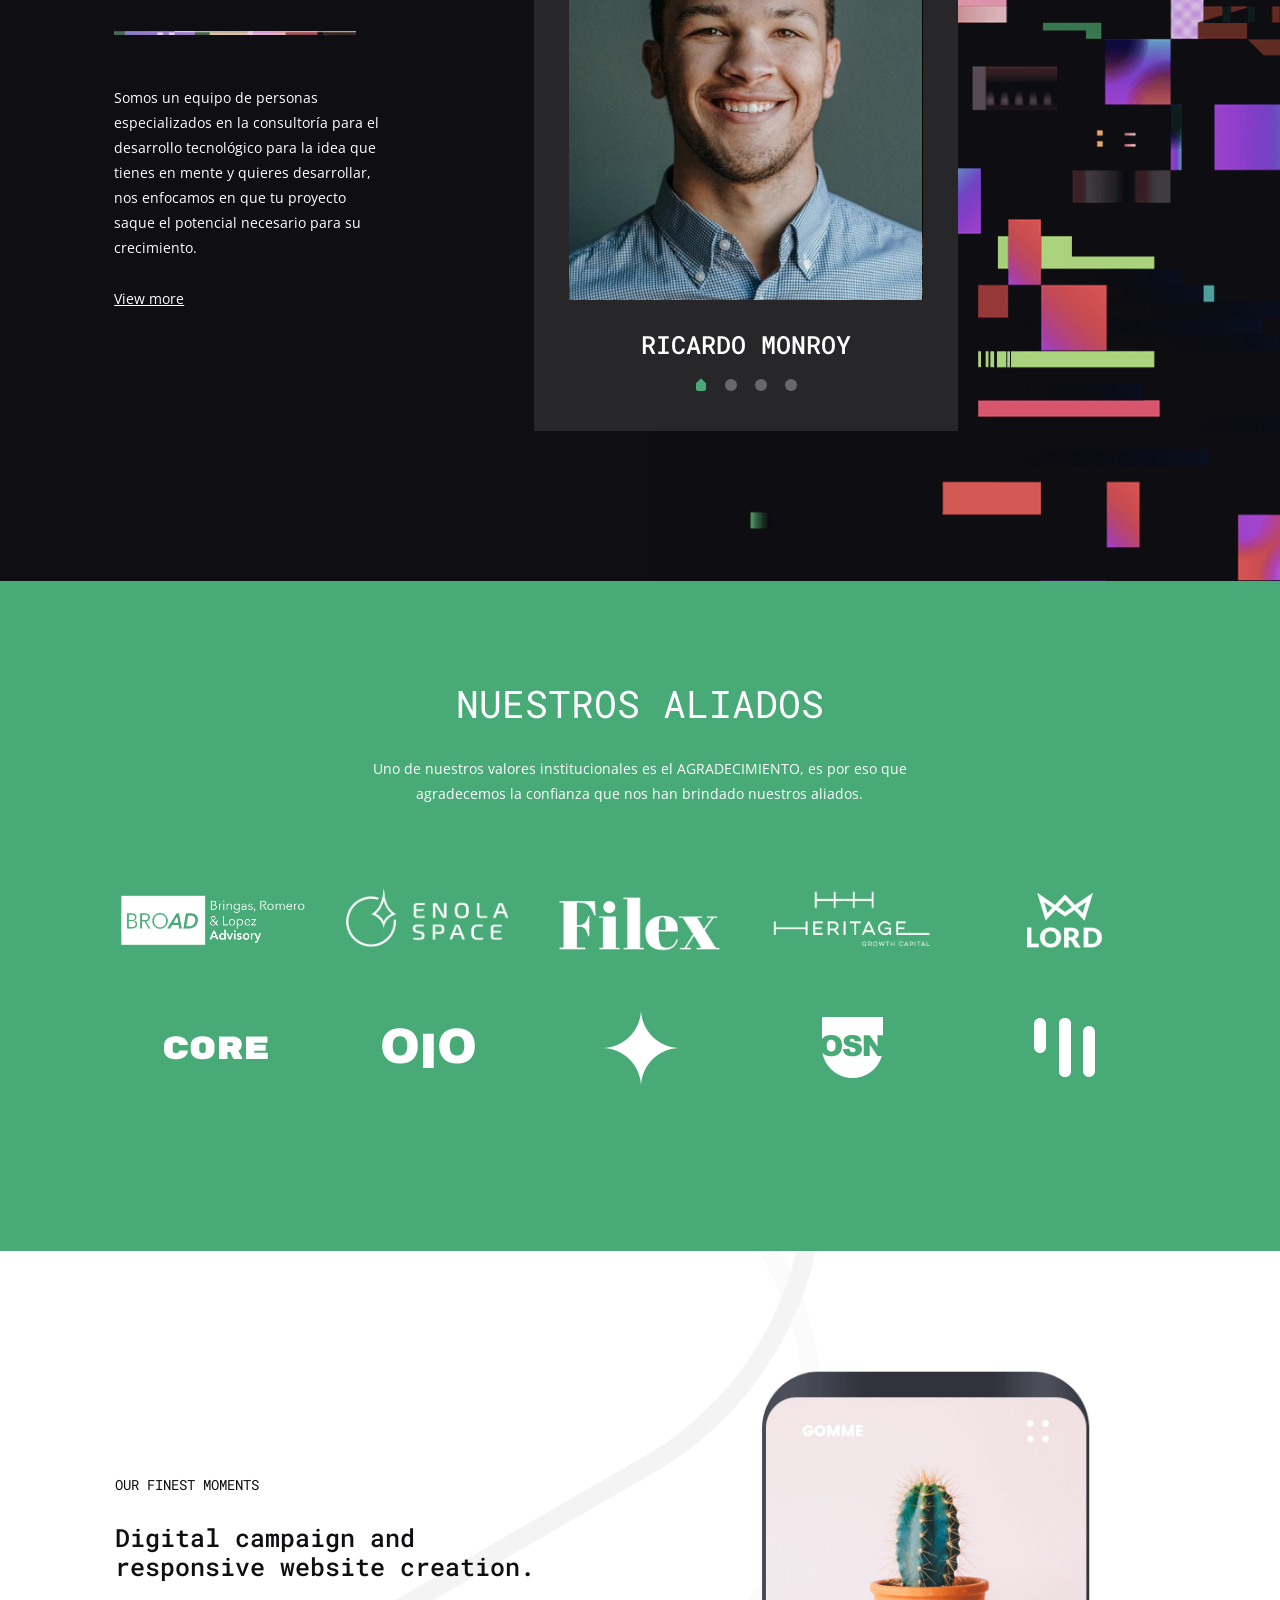
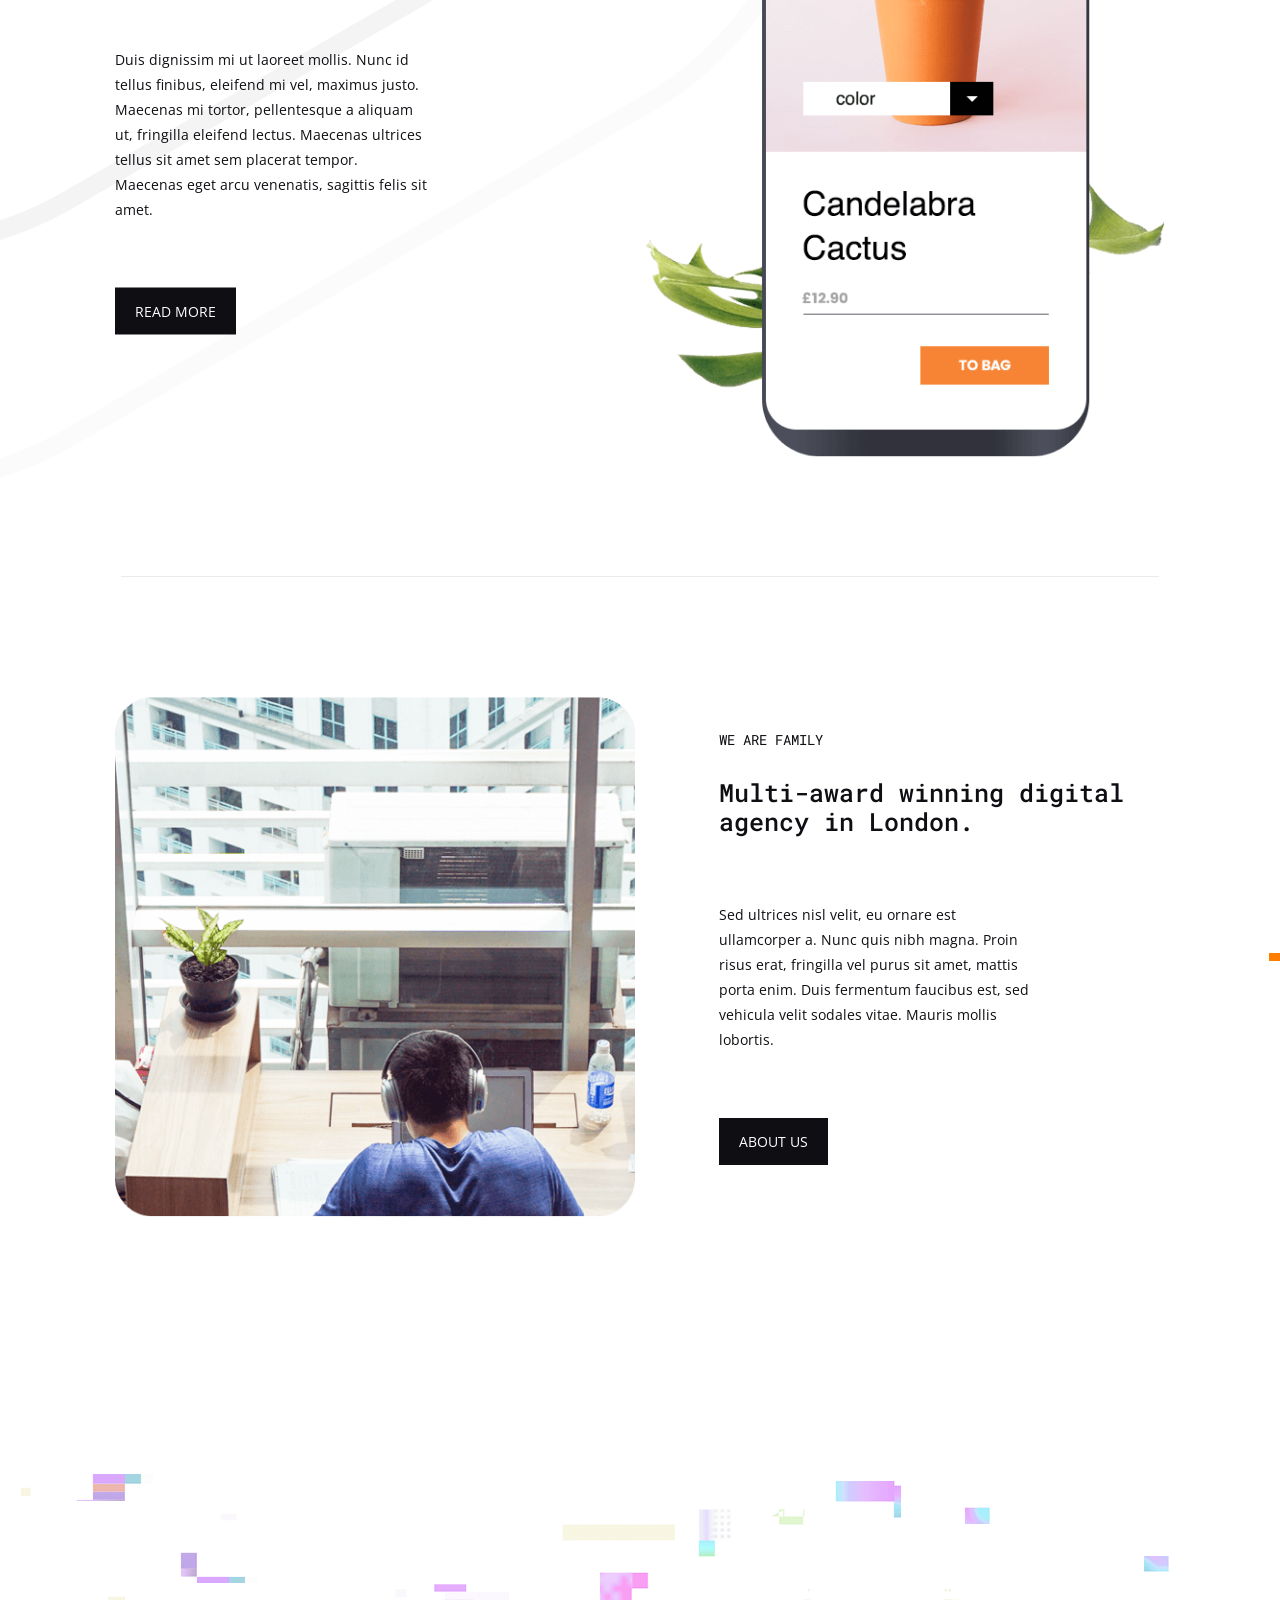
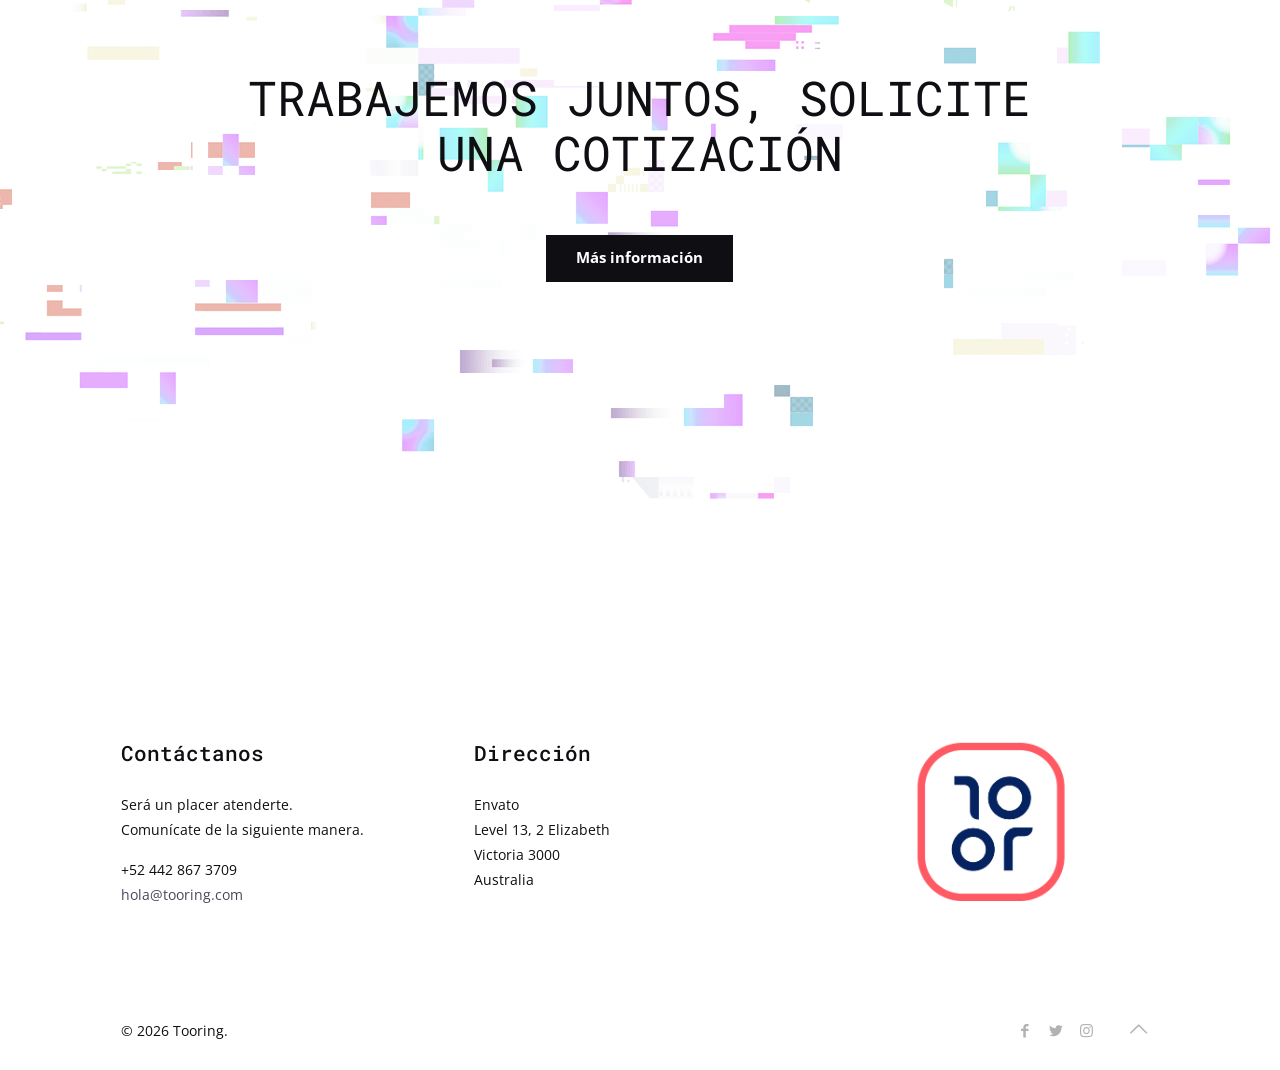
==== commit b6cae0ba: "añadí logo" ====
--- a/index.html
+++ b/index.html
@@ -49,7 +49,7 @@
                         <div class="column one">
                             <div class="top_bar_left clearfix">
                                 <div class="logo">
-                                    <a id="logo" href="index.html" data-height="60" data-padding="15"><img class="logo-main scale-with-grid" src="content/code2/images/code2-logo1.png" data-retina="content/code2/images/code2-logo-retina1.png" data-height="30"><img class="logo-sticky scale-with-grid" src="content/code2/images/code2-logo1.png" data-retina="content/code2/images/code2-logo-retina1.png" data-height="30"><img class="logo-mobile scale-with-grid" src="content/code2/images/code2-logo1.png" data-retina="content/code2/images/code2-logo-retina1.png" data-height="30"><img class="logo-mobile-sticky scale-with-grid" src="content/code2/images/code2-logo1.png" data-retina="content/code2/images/code2-logo-retina1.png" data-height="30"></a>
+                                    <a id="logo" href="index.html" data-height="80" data-padding="30"><img class="logo-main scale-with-grid" src="./images/logo.png" data-retina="./images/logo.png" data-height="50"><img class="logo-sticky scale-with-grid" src="./images/logo.png" data-retina="./images/logo.png" data-height="50"><img class="logo-mobile scale-with-grid" src="./images/logo.png" data-retina="./images/logo.png" data-height="50"><img class="logo-mobile-sticky scale-with-grid" src="./images/logo.png" data-retina="./images/logo.png" data-height="50"></a>
                                 </div>
                                 <div class="menu_wrapper">
                                     <nav id="menu">
@@ -465,11 +465,11 @@
                         </aside>
                     </div>
                     <div class="column one-third">
-                        <aside class="widget_text widget widget_custom_html">
+                        <aside class="widget_text widget_custom_html">
                             <div class="textwidget custom-html-widget">
-                                <hr class="no_line" style="margin: 0 auto 40px;">
-                                <div style="text-align:center;">
-                                    <img src="content/code2/images/code2-footer-logo.png">
+                                <!-- <hr class="no_line" style="margin: 0 auto 40px;"> -->
+                                <div class="wrappper_logoF" style="text-align:center;">
+                                    <img src="content/code2/images/logo.png">
                                 </div>
                             </div>
                         </aside>
--- a/css/custom.css
+++ b/css/custom.css
@@ -5,4 +5,18 @@
     align-items: center;
     justify-content: center;
     filter: grayscale(1) brightness(0) invert(1);
+}
+.logo img{
+    filter: grayscale(1) invert(1);
+}
+#Top_bar #logo img {
+    max-height: 80px !important;
+}
+#Top_bar #logo img.logo-sticky {
+    max-height: 40px !important;
+}
+
+
+.wrappper_logoF img {
+    width: 12rem !important;
 }
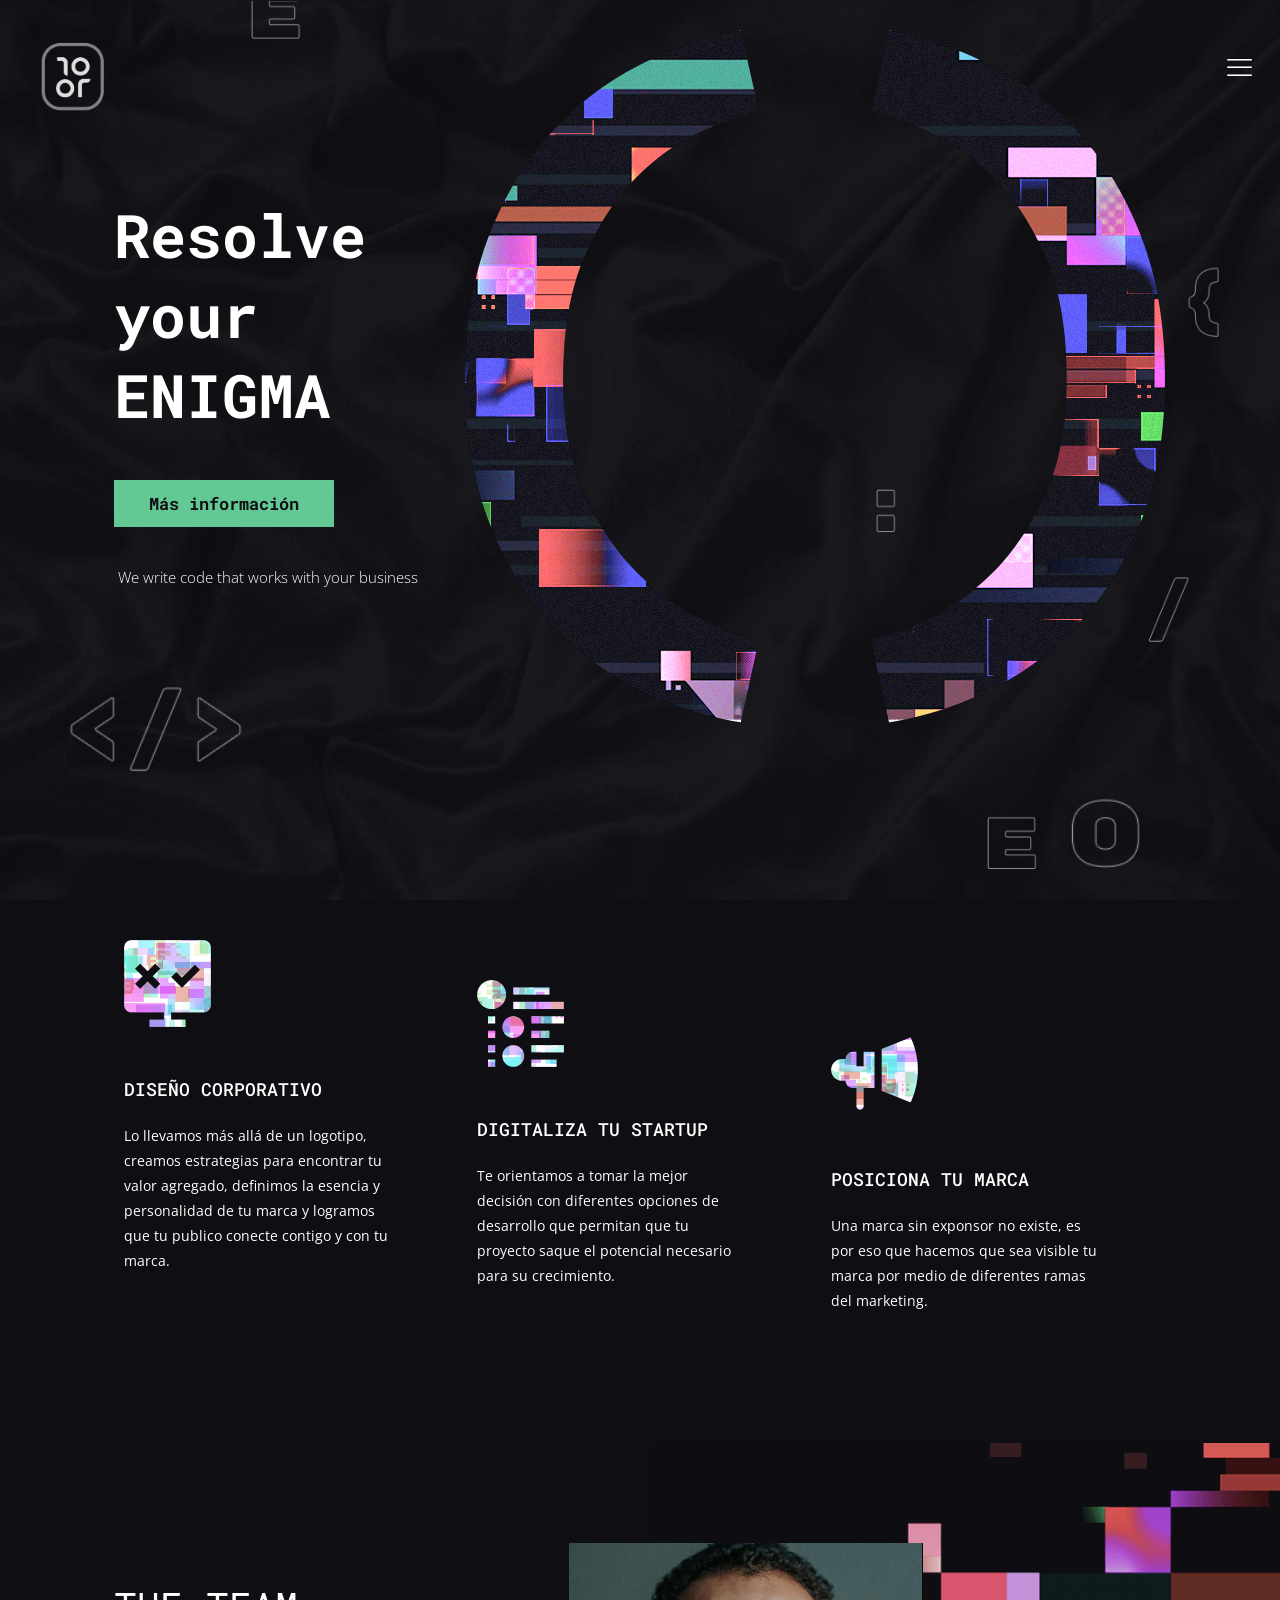
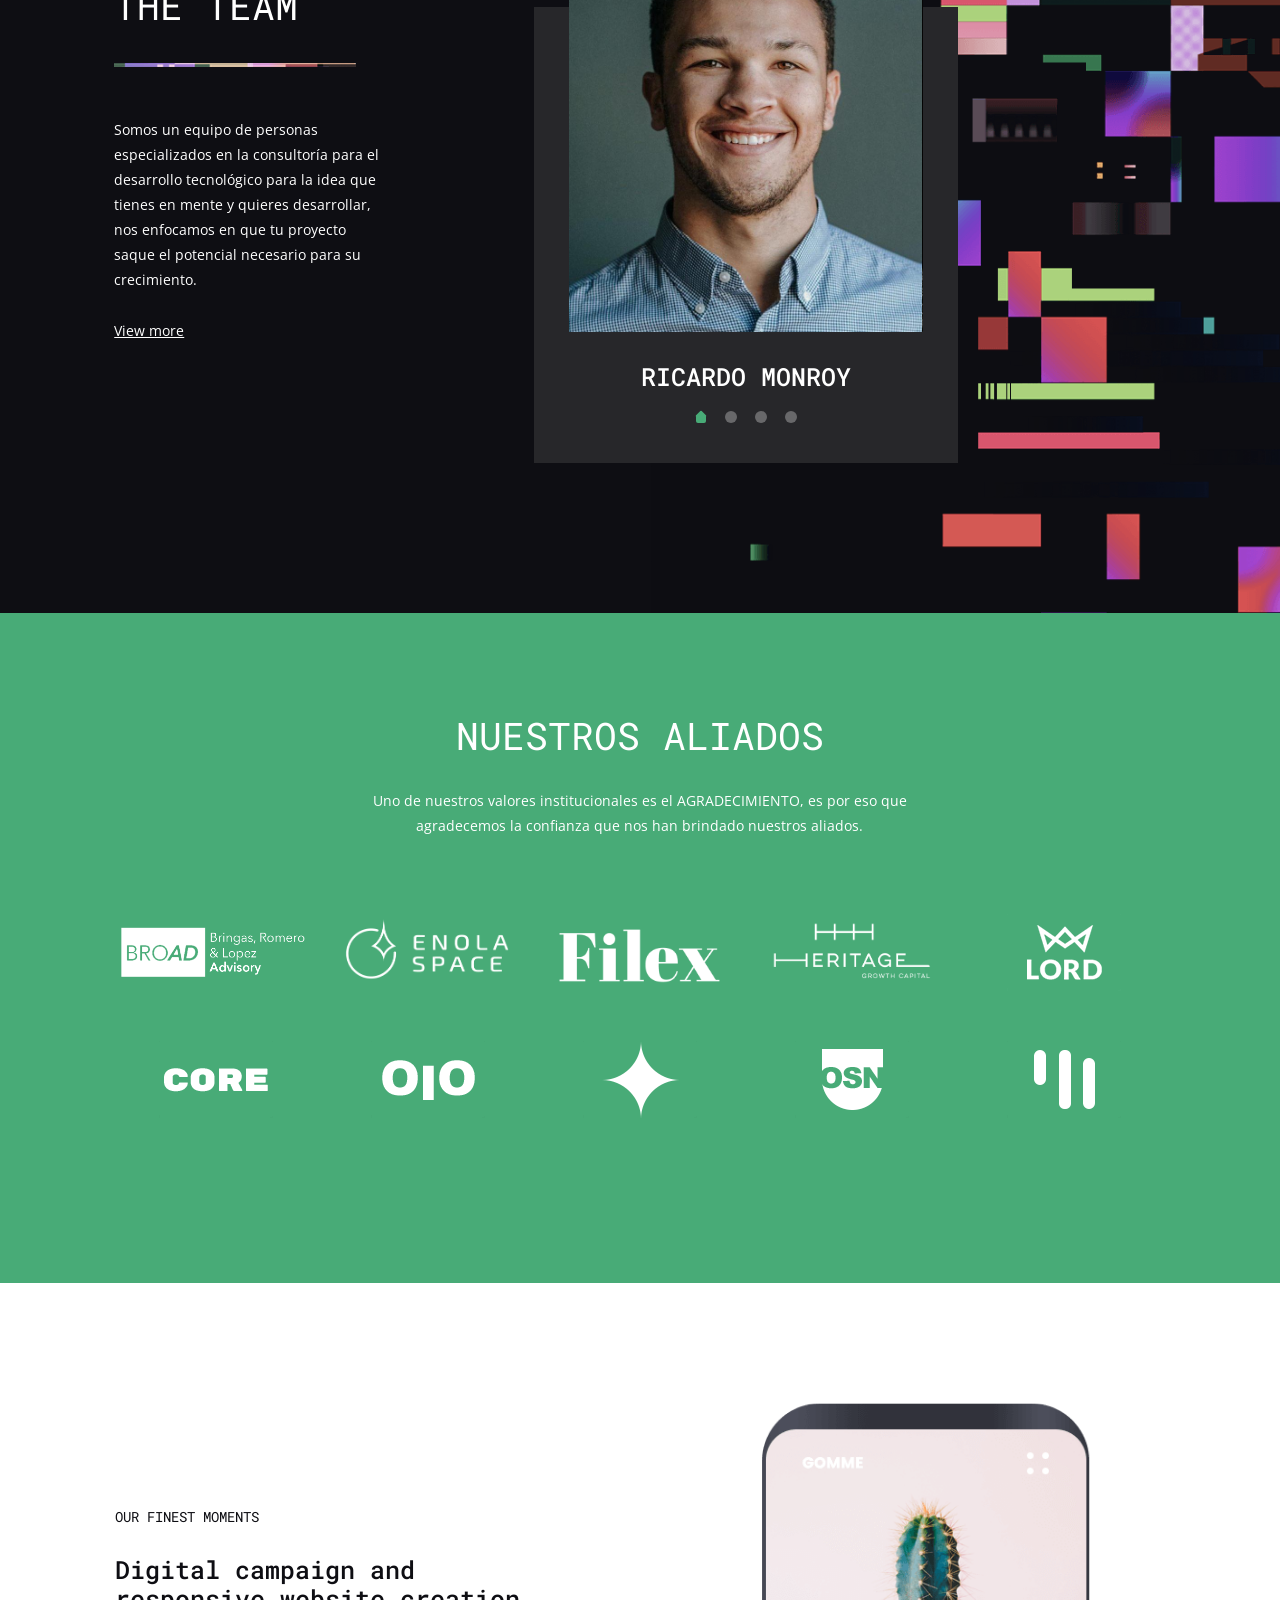
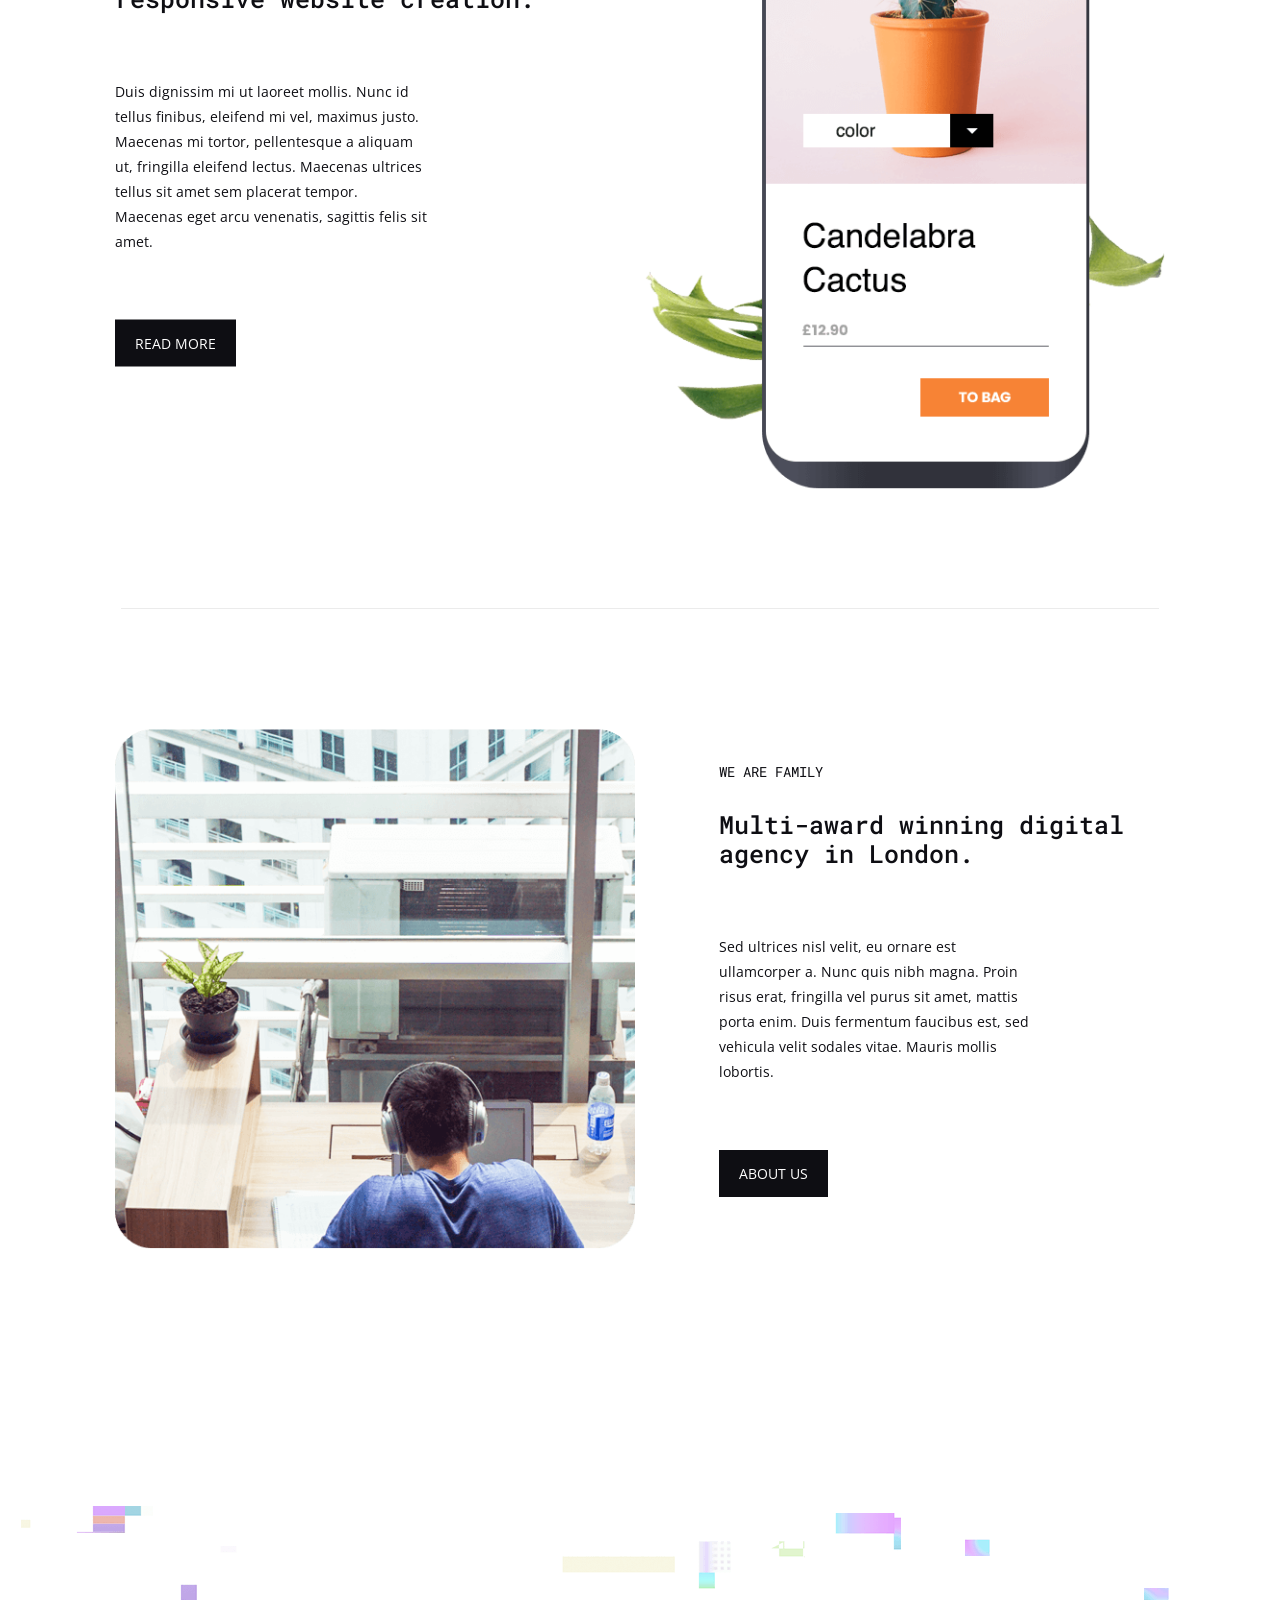
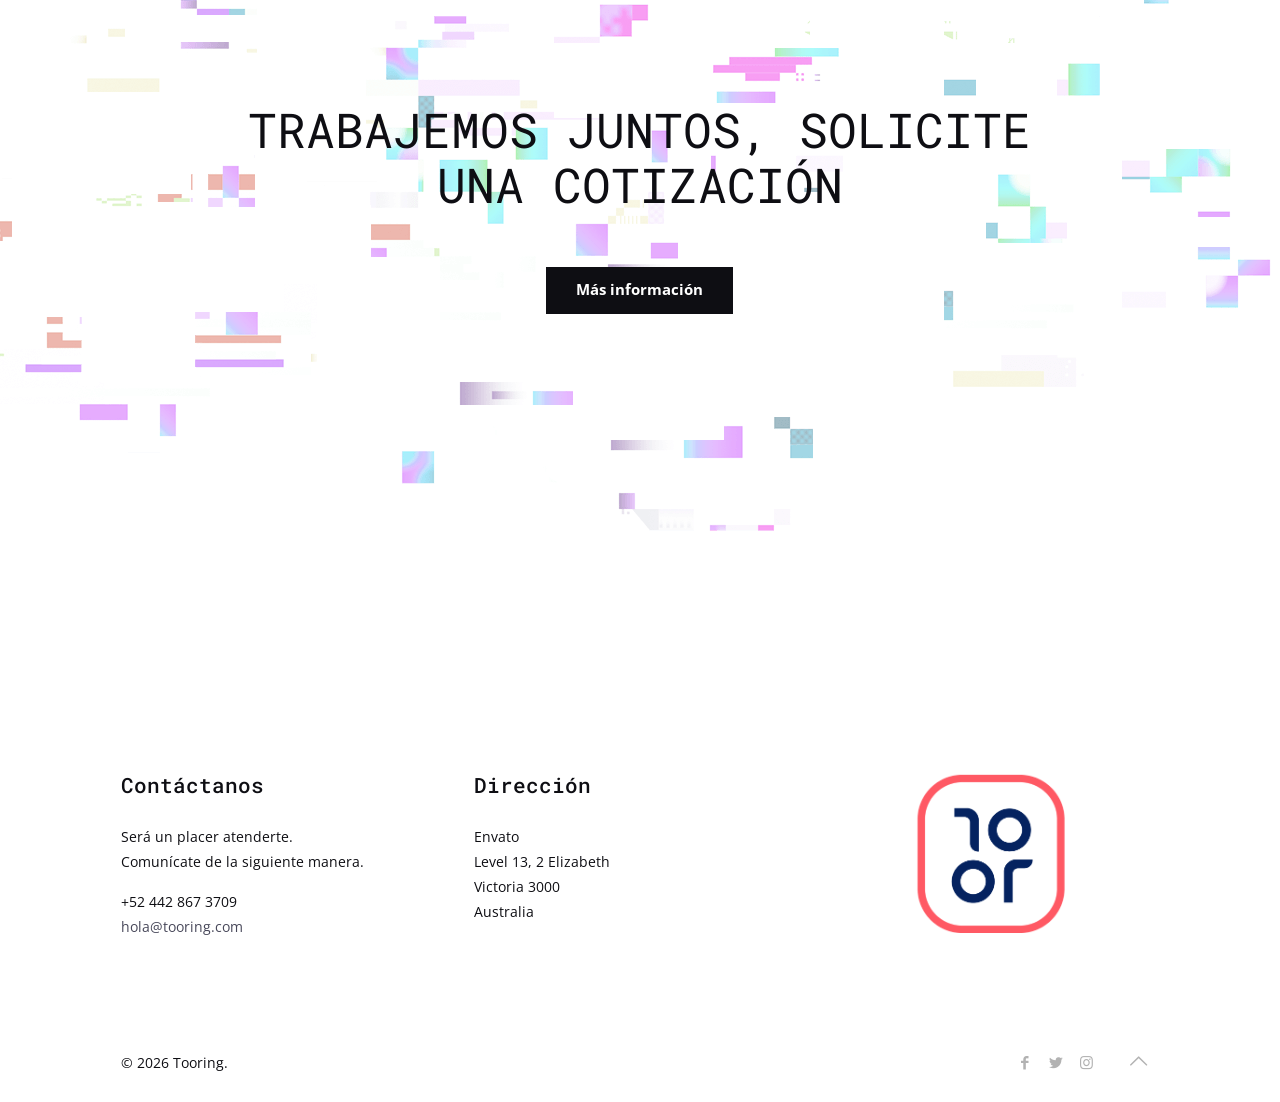
==== commit 8b702655: "cambio en la estructura de archivos" ====
--- a/index.html
+++ b/index.html
@@ -19,7 +19,7 @@
     <meta name="viewport" content="width=device-width, initial-scale=1, maximum-scale=1">
 
     <!-- Favicons -->
-    <link rel="shortcut icon" href="content/code2/images/favicon.ico">
+    <link rel="shortcut icon" href="images/favicon.ico">
 
     <!-- FONTS -->
     <link rel='stylesheet' href='http://fonts.googleapis.com/css?family=Roboto:100,300,400,400italic,700'>
@@ -31,8 +31,8 @@
     <!-- CSS -->
     <link rel='stylesheet' href='css/global.css'>
     <link rel='stylesheet' href='css/custom.css'>
-    <link rel='stylesheet' href='content/code2/css/structure.css'>
-    <link rel='stylesheet' href='content/code2/css/code2.css'>
+    <link rel='stylesheet' href='css/structure.css'>
+    <link rel='stylesheet' href='css/code2.css'>
 
     <!-- Revolution Slider -->
     <link rel="stylesheet" href="plugins/rs-plugin-5.3.1/css/settings.css">
@@ -58,13 +58,13 @@
                                                 <a href="index.html"><span>Inicio</span></a>
                                             </li>
                                             <li>
-                                                <a href="content/code2/about.html"><span>Nosotros</span></a>
+                                                <a href="pages/about.html"><span>Nosotros</span></a>
                                             </li>
                                             <li>
-                                                <a href="content/code2/services.html"><span>Servicios</span></a>
+                                                <a href="pages/services.html"><span>Servicios</span></a>
                                             </li>
                                             <li>
-                                                <a href="content/code2/hire-us.html"><span>Contacto!</span></a>
+                                                <a href="pages/hire-us.html"><span>Contacto!</span></a>
                                             </li>
                                         </ul>
                                     </nav><a class="responsive-menu-toggle" href="#"><i class="icon-menu-fine"></i></a>
@@ -73,29 +73,85 @@
                         </div>
                     </div>
                 </div>
+
                 <div class="mfn-main-slider" id="mfn-rev-slider">
                     <div id="rev_slider_1_1_wrapper" class="rev_slider_wrapper fullwidthbanner-container" data-source="gallery" style="margin:0px auto;background:rgba(15,15,20,0);padding:0px;margin-top:0px;margin-bottom:0px;">
                         <div id="rev_slider_1_1" class="rev_slider fullwidthabanner" style="display:none;" data-version="5.4.8.3">
                             <ul>
                                 <li data-index="rs-1" data-transition="fade" data-slotamount="default" data-hideafterloop="0" data-hideslideonmobile="off" data-easein="default" data-easeout="default" data-masterspeed="300" data-rotate="0" data-saveperformance="off" data-data-param1
                                     data-param2 data-param3 data-param4 data-param5 data-param6 data-param7 data-param8 data-param9 data-param10 data-description>
-                                    <img src="images/transparent.png" data-bgposition="center center" data-bgfit="cover" data-bgrepeat="no-repeat" data-bgparallax="off" class="rev-slidebg">
-                                    <div class="tp-caption tp-resizeme rs-parallaxlevel-12" id="slide-1-layer-8" data-x data-y data-width="['none','none','none','none']" data-height="['full','full','full','full']" data-type="image" data-responsive_offset="on" data-frames='[{"delay":50,"speed":350,"frame":"0","from":"opacity:0;","to":"o:1;","ease":"Power3.easeInOut"},{"delay":"wait","speed":310,"frame":"999","to":"opacity:0;","ease":"Power3.easeInOut"}]'
-                                        data-textAlign="['inherit','inherit','inherit','inherit']" data-paddingtop="[0,0,0,0]" data-paddingright="[0,0,0,0]" data-paddingbottom="[0,0,0,0]" data-paddingleft="[0,0,0,0]" style="z-index: 5;"><img src="content/code2/images/code2-slider-bg2.png" data-ww="1909px" data-hh="full">
-                                    </div>
-                                    <div class="tp-caption tp-resizeme rs-parallaxlevel-3" id="slide-1-layer-1" data-x="right" data-hoffset="45" data-y="center" data-voffset="-57" data-width="['none','none','none','none']" data-height="['none','none','none','none']" data-type="image" data-responsive_offset="on"
+                                    <!-- <img src="images/transparent.png" data-bgposition="center center" data-bgfit="cover" data-bgrepeat="no-repeat" data-bgparallax="off" class="rev-slidebg"> -->
+                                    <div class="tp-caption tp-resizeme rs-parallaxlevel-12" 
+                                        id="slide-1-layer-8" data-x data-y data-width="['none','none','none','none']" 
+                                        data-height="['full','full','full','full']" 
+                                        data-type="image" 
+                                        data-responsive_offset="on" 
+                                        data-frames='[{"delay":50,"speed":350,"frame":"0","from":"opacity:0;","to":"o:1;","ease":"Power3.easeInOut"},{"delay":"wait","speed":310,"frame":"999","to":"opacity:0;","ease":"Power3.easeInOut"}]'
+                                        data-textAlign="['inherit','inherit','inherit','inherit']" 
+                                        data-paddingtop="[0,0,0,0]" 
+                                        data-paddingright="[0,0,0,0]" 
+                                        data-paddingbottom="[0,0,0,0]" 
+                                        data-paddingleft="[0,0,0,0]" 
+                                        style="z-index: 5;">
+                                            <img src="images/code2-slider-bg2.png" data-ww="1909px" data-hh="full">
+                                    </div>
+                                    <div class="tp-caption tp-resizeme rs-parallaxlevel-3" 
+                                        id="slide-1-layer-1" 
+                                        data-x="right" data-hoffset="['45','33','-500','45']"
+                                        data-y="center" data-voffset="['-57','-57','0','0']"
+                                        data-width="['none','none','none','none']" 
+                                        data-height="['none','none','none','full']" 
+
+                                        data-type="image" 
+                                        data-responsive_offset="on"
+
                                         data-frames='[{"delay":450,"speed":810,"frame":"0","from":"z:0;rX:0;rY:0;rZ:0;sX:0.9;sY:0.9;skX:0;skY:0;opacity:0;","to":"o:1;","ease":"Power3.easeOut"},{"delay":"wait","speed":310,"frame":"999","to":"opacity:0;","ease":"Power3.easeInOut"}]'
-                                        data-textAlign="['inherit','inherit','inherit','inherit']" data-paddingtop="[0,0,0,0]" data-paddingright="[0,0,0,0]" data-paddingbottom="[0,0,0,0]" data-paddingleft="[0,0,0,0]" style="z-index: 6;"><img src="content/code2/images/code2_gif-1.gif" data-ww="700px" data-hh="693px">
-                                    </div>
-                                    <div class="tp-caption tp-resizeme rs-parallaxlevel-5" id="slide-1-layer-7" data-x="center" data-hoffset data-y="center" data-voffset="1" data-width="['full-proportional','full-proportional','full-proportional','full-proportional']" data-height="['full-proportional','full-proportional','full-proportional','full-proportional']"
-                                        data-type="image" data-responsive_offset="on" data-frames='[{"delay":10,"speed":410,"frame":"0","from":"opacity:0;","to":"o:1;","ease":"Power3.easeInOut"},{"delay":"wait","speed":310,"frame":"999","to":"opacity:0;","ease":"Power3.easeInOut"}]'
-                                        data-textAlign="['inherit','inherit','inherit','inherit']" data-paddingtop="[0,0,0,0]" data-paddingright="[0,0,0,0]" data-paddingbottom="[0,0,0,0]" data-paddingleft="[0,0,0,0]" style="z-index: 7;"><img src="content/code2/images/code2-slider-bg1.png" data-ww="full-proportional" data-hh="full-proportional">
-                                    </div>
-                                    <div class="tp-caption tp-resizeme" id="slide-1-layer-3" data-x="35" data-y="155" data-width="['auto']" data-height="['auto']" data-type="text" data-responsive_offset="on" data-frames='[{"delay":10,"speed":410,"frame":"0","from":"opacity:0;","to":"o:1;","ease":"Power3.easeInOut"},{"delay":"wait","speed":310,"frame":"999","to":"opacity:0;","ease":"Power3.easeInOut"}]'
-                                        data-textAlign="['inherit','inherit','inherit','inherit']" data-paddingtop="[40,0,0,0]" data-paddingright="[0,0,0,0]" data-paddingbottom="[0,0,0,0]" data-paddingleft="[0,0,0,0]" style="z-index: 8; white-space: nowrap; font-size: 60px; line-height: 80px; font-weight: 700; color: #fff; letter-spacing: 0px;font-family:Roboto Mono;">
-                                        Resolve 
-                                        <br> your 
-                                        <br> ENIGMA
+                                        data-textAlign="['inherit','inherit','inherit','inherit']" 
+                                        data-paddingtop="[0,0,0,0]" 
+                                        data-paddingright="[0,0,0,0]" 
+                                        data-paddingbottom="[0,0,0,0]" 
+                                        data-paddingleft="[0,0,0,0]" 
+                                        style="z-index: 6;">
+                                        <img src="images/code2_gif-1.gif" data-ww="700px" data-hh="['693px','693px','693px','full']">
+                                    </div>
+                                    <!-- <div class="wrapper_imgCircle">
+                                    </div> -->
+                                    <div class="tp-caption tp-resizeme rs-parallaxlevel-5" 
+                                        id="slide-1-layer-7" 
+                                        data-x="center" data-hoffset 
+                                        data-y="center" data-voffset="1"
+                                        data-width="['full-proportional','full-proportional','full-proportional','full-proportional']" 
+                                        data-height="['full-proportional','full-proportional','full-proportional','full-proportional']"
+                                        data-type="image" 
+                                        data-responsive_offset="on" 
+                                        data-frames='[{"delay":10,"speed":410,"frame":"0","from":"opacity:0;","to":"o:1;","ease":"Power3.easeInOut"},{"delay":"wait","speed":310,"frame":"999","to":"opacity:0;","ease":"Power3.easeInOut"}]'
+                                        data-textAlign="['inherit','inherit','inherit','inherit']" 
+                                        data-paddingtop="[0,0,0,0]" 
+                                        data-paddingright="[0,0,0,0]" 
+                                        data-paddingbottom="[0,0,0,0]" 
+                                        data-paddingleft="[0,0,0,0]" 
+                                        style="z-index: 7;">
+                                            <img src="images/code2-slider-bg1.png" data-ww="full-proportional" data-hh="full-proportional">
+                                    </div>
+                                    <div class="tp-caption tp-resizeme" 
+                                        id="slide-1-layer-3" 
+                                        data-x="center" data-hoffset="['-400','33','-500','500']"
+                                        data-y="155" 
+                                        data-width="['auto']" 
+                                        data-height="['auto']" 
+
+                                        data-type="text" 
+                                        data-responsive_offset="on" 
+                                        data-frames='[{"delay":10,"speed":410,"frame":"0","from":"opacity:0;","to":"o:1;","ease":"Power3.easeInOut"},{"delay":"wait","speed":310,"frame":"999","to":"opacity:0;","ease":"Power3.easeInOut"}]'
+                                        data-textAlign="['inherit','inherit','inherit','inherit']" 
+                                        data-paddingtop="[40,0,0,0]" 
+                                        data-paddingright="[0,0,0,0]" 
+                                        data-paddingbottom="[0,0,0,0]" 
+                                        data-paddingleft="[0,0,0,0]" 
+                                        style="z-index: 8; white-space: nowrap; font-size: 60px; line-height: 80px; font-weight: 700; color: #fff; letter-spacing: 0px;font-family:Roboto Mono;">
+                                            Resolve 
+                                            <br> your 
+                                            <br> ENIGMA
                                     </div>
                                     <div class="tp-caption rev-btn" id="slide-1-layer-5" data-x="44" data-y="480" data-width="['auto']" data-height="['auto']" data-type="button" data-actions='[{"event":"click","action":"scrollbelow","offset":"-85px","delay":"100","speed":"700","ease":"Linear.easeNone"}]'
                                         data-responsive_offset="on" data-frames='[{"delay":10,"speed":430,"frame":"0","from":"opacity:0;","to":"o:1;","ease":"Power3.easeInOut"},{"delay":"wait","speed":310,"frame":"999","to":"opacity:0;","ease":"Power3.easeInOut"},{"frame":"hover","speed":"0","ease":"Linear.easeNone","to":"o:1;rX:0;rY:0;rZ:0;z:0;","style":"c:rgba(0,0,0,1);bg:rgba(255,255,255,1);bs:solid;bw:0 0 0 0;"}]'
@@ -118,13 +174,13 @@
             <div class="content_wrapper clearfix">
                 <div class="sections_group">
                     <div class="entry-content">
-                        <div class="section mcb-section dark" style="padding-top:130px;padding-bottom:75px;background-image:url(content/code2/images/code2-home-section-bg.png);background-repeat:no-repeat;background-position:center;">
+                        <div class="section mcb-section dark" style="padding-top:130px;padding-bottom:75px;background-image:url(images/code2-home-section-bg.png);background-repeat:no-repeat;background-position:center;">
                             <div class="section_wrapper mcb-section-inner">
                                 <div class="wrap mcb-wrap one-third valign-top move-up clearfix" style="padding:0 1%;margin-top:-90px" data-mobile="no-up">
                                     <div class="mcb-wrap-inner">
                                         <div class="column mcb-column one column_image">
                                             <div class="image_frame image_item no_link scale-with-grid no_border" style="margin-bottom:10px;">
-                                                <div class="image_wrapper"><img class="scale-with-grid" src="content/code2/images/code2-home-icon1.png">
+                                                <div class="image_wrapper"><img class="scale-with-grid" src="images/code2-home-icon1.png">
                                                 </div>
                                             </div>
                                         </div>
@@ -143,7 +199,7 @@
                                     <div class="mcb-wrap-inner">
                                         <div class="column mcb-column one column_image">
                                             <div class="image_frame image_item no_link scale-with-grid no_border" style="margin-bottom:10px;">
-                                                <div class="image_wrapper"><img class="scale-with-grid" src="content/code2/images/code2-home-icon2.png">
+                                                <div class="image_wrapper"><img class="scale-with-grid" src="images/code2-home-icon2.png">
                                                 </div>
                                             </div>
                                         </div>
@@ -162,7 +218,7 @@
                                     <div class="mcb-wrap-inner">
                                         <div class="column mcb-column one column_image">
                                             <div class="image_frame image_item no_link scale-with-grid no_border" style="margin-bottom:10px;">
-                                                <div class="image_wrapper"><img class="scale-with-grid" src="content/code2/images/code2-home-icon3.png">
+                                                <div class="image_wrapper"><img class="scale-with-grid" src="images/code2-home-icon3.png">
                                                 </div>
                                             </div>
                                         </div>
@@ -179,7 +235,7 @@
                                 </div>
                             </div>
                         </div>
-                        <div class="section mcb-section dark equal-height-wrap bg-contain" style="padding-top:100px;padding-bottom:150px;background-image:url(content/code2/images/code2-home-sectio-bg-2.png);background-repeat:no-repeat;background-position:right center;">
+                        <div class="section mcb-section dark equal-height-wrap bg-contain" style="padding-top:100px;padding-bottom:150px;background-image:url(images/code2-home-sectio-bg-2.png);background-repeat:no-repeat;background-position:right center;">
                             <div class="section_wrapper mcb-section-inner">
                                 <div class="wrap mcb-wrap  two-fifth valign-middle clearfix" style="padding:0 0 40px 0">
                                     <div class="mcb-wrap-inner">
@@ -190,7 +246,7 @@
                                         </div>
                                         <div class="column mcb-column one column_image">
                                             <div class="image_frame image_item no_link scale-with-grid no_border" style="margin-bottom:10px;">
-                                                <div class="image_wrapper"><img class="scale-with-grid" src="content/code2/images/code2-section-divider.png">
+                                                <div class="image_wrapper"><img class="scale-with-grid" src="images/code2-section-divider.png">
                                                 </div>
                                             </div>
                                         </div>
@@ -205,21 +261,21 @@
                                         </div>
                                     </div>
                                 </div>
-                                <div class="wrap mcb-wrap  two-fifth valign-middle clearfix" style="padding:0 3%;background-image:url(content/code2/images/coder2-home-staffbg.png);background-repeat:no-repeat;background-position:center top;">
+                                <div class="wrap mcb-wrap  two-fifth valign-middle clearfix" style="padding:0 3%;background-image:url(images/coder2-home-staffbg.png);background-repeat:no-repeat;background-position:center top;">
                                     <div class="mcb-wrap-inner">
                                         <div class="column mcb-column one column_slider">
                                             <div class="content_slider description flat hide-arrows">
                                                 <ul class="content_slider_ul">
-                                                    <li class="content_slider_li_1"><img src="content/code2/images/code2-staff-3-780x860.jpg" class="scale-with-grid wp-post-image" alt>
+                                                    <li class="content_slider_li_1"><img src="images/code2-staff-3-780x860.jpg" class="scale-with-grid wp-post-image" alt>
                                                         <h3 class="title">RICARDO MONROY</h3>
                                                     </li>
-                                                    <li class="content_slider_li_2"><img src="content/code2/images/code2-staff-2-780x860.jpg" class="scale-with-grid wp-post-image" alt>
+                                                    <li class="content_slider_li_2"><img src="images/code2-staff-2-780x860.jpg" class="scale-with-grid wp-post-image" alt>
                                                         <h3 class="title">PAMELA PÉREZ</h3>
                                                     </li>
-                                                    <li class="content_slider_li_3"><img src="content/code2/images/code2-staff-1-780x860.jpg" class="scale-with-grid wp-post-image" alt>
+                                                    <li class="content_slider_li_3"><img src="images/code2-staff-1-780x860.jpg" class="scale-with-grid wp-post-image" alt>
                                                         <h3 class="title">ANTONIO BEDOLLA</h3>
                                                     </li>
-                                                    <li class="content_slider_li_3"><img src="content/code2/images/code2-staff-1-780x860.jpg" class="scale-with-grid wp-post-image" alt>
+                                                    <li class="content_slider_li_3"><img src="images/code2-staff-1-780x860.jpg" class="scale-with-grid wp-post-image" alt>
                                                         <h3 class="title">GUILLERMO MONTERO</h3>
                                                     </li>
                                                 </ul>
@@ -255,31 +311,31 @@
                                     <div class="mcb-wrap-inner">
                                         <div class="column mcb-column one-fifth column_image heigth_img">
                                             <div class="image_frame image_item no_link scale-with-grid aligncenter no_border">
-                                                <div class="image_wrapper"><img class="scale-with-grid" src="content/code2/images/clientes/broad.png">
+                                                <div class="image_wrapper"><img id="client" class="scale-with-grid" src="images/clientes/broad.png">
                                                 </div>
                                             </div>
                                         </div>
                                         <div class="column mcb-column one-fifth column_image heigth_img">
                                             <div class="image_frame image_item no_link scale-with-grid aligncenter no_border">
-                                                <div class="image_wrapper"><img class="scale-with-grid" src="content/code2/images/clientes/enola.png">
+                                                <div class="image_wrapper"><img id="client" class="scale-with-grid" src="images/clientes/enola.png">
                                                 </div>
                                             </div>
                                         </div>
                                         <div class="column mcb-column one-fifth column_image heigth_img">
                                             <div class="image_frame image_item no_link scale-with-grid aligncenter no_border">
-                                                <div class="image_wrapper"><img class="scale-with-grid" src="content/code2/images/clientes/filex.png">
+                                                <div class="image_wrapper"><img id="client" class="scale-with-grid" src="images/clientes/filex.png">
                                                 </div>
                                             </div>
                                         </div>
                                         <div class="column mcb-column one-fifth column_image heigth_img">
                                             <div class="image_frame image_item no_link scale-with-grid aligncenter no_border">
-                                                <div class="image_wrapper"><img class="scale-with-grid" src="content/code2/images/clientes/heritage.png">
+                                                <div class="image_wrapper"><img id="client" class="scale-with-grid" src="images/clientes/heritage.png">
                                                 </div>
                                             </div>
                                         </div>
                                         <div class="column mcb-column one-fifth column_image heigth_img">
                                             <div class="image_frame image_item no_link scale-with-grid aligncenter no_border">
-                                                <div class="image_wrapper"><img class="scale-with-grid" src="content/code2/images/code2-client3.png">
+                                                <div class="image_wrapper"><img id="client" class="scale-with-grid" src="images/code2-client3.png">
                                                 </div>
                                             </div>
                                         </div>
@@ -288,31 +344,31 @@
                                         </div>
                                         <div class="column mcb-column one-fifth column_image">
                                             <div class="image_frame image_item no_link scale-with-grid aligncenter no_border">
-                                                <div class="image_wrapper"><img class="scale-with-grid" src="content/code2/images/code2-client6.png">
+                                                <div class="image_wrapper"><img id="client" class="scale-with-grid" src="images/code2-client6.png">
                                                 </div>
                                             </div>
                                         </div>
                                         <div class="column mcb-column one-fifth column_image">
                                             <div class="image_frame image_item no_link scale-with-grid aligncenter no_border">
-                                                <div class="image_wrapper"><img class="scale-with-grid" src="content/code2/images/code2-client8.png">
+                                                <div class="image_wrapper"><img id="client" class="scale-with-grid" src="images/code2-client8.png">
                                                 </div>
                                             </div>
                                         </div>
                                         <div class="column mcb-column one-fifth column_image">
                                             <div class="image_frame image_item no_link scale-with-grid aligncenter no_border">
-                                                <div class="image_wrapper"><img class="scale-with-grid" src="content/code2/images/code2-client9.png">
+                                                <div class="image_wrapper"><img id="client" class="scale-with-grid" src="images/code2-client9.png">
                                                 </div>
                                             </div>
                                         </div>
                                         <div class="column mcb-column one-fifth column_image">
                                             <div class="image_frame image_item no_link scale-with-grid aligncenter no_border">
-                                                <div class="image_wrapper"><img class="scale-with-grid" src="content/code2/images/code2-client10.png">
+                                                <div class="image_wrapper"><img id="client" class="scale-with-grid" src="images/code2-client10.png">
                                                 </div>
                                             </div>
                                         </div>
                                         <div class="column mcb-column one-fifth column_image">
                                             <div class="image_frame image_item no_link scale-with-grid aligncenter no_border">
-                                                <div class="image_wrapper"><img class="scale-with-grid" src="content/code2/images/code2-client11.png">
+                                                <div class="image_wrapper"><img id="client" class="scale-with-grid" src="images/code2-client11.png">
                                                 </div>
                                             </div>
                                         </div>
@@ -340,7 +396,7 @@
                                                                     sagittis felis sit amet.
                                                                 </p>
                                                                 <hr class="no_line" style="margin:0 auto 50px">
-                                                                <a class="button button_size_2 button_js" href="content/company3/works.html"><span class="button_label">READ MORE</span></a>
+                                                                <a class="button button_size_2 button_js" href="#"><span class="button_label">READ MORE</span></a>
                                                             </div>
                                                         </div>
                                                     </div>
@@ -350,7 +406,7 @@
                                                         <div class="column mcb-column one column_image">
                                                             <div class="image_frame image_item no_link scale-with-grid aligncenter no_border">
                                                                 <div class="image_wrapper">
-                                                                    <img class="scale-with-grid" src="content/company3/images/home_company3_pic5.png">
+                                                                    <img class="scale-with-grid" src="images/home_company3_pic5.png">
                                                                 </div>
                                                             </div>
                                                         </div>
@@ -376,7 +432,7 @@
                                                         <div class="column mcb-column one column_image">
                                                             <div class="image_frame image_item no_link scale-with-grid aligncenter no_border">
                                                                 <div class="image_wrapper">
-                                                                    <img class="scale-with-grid" src="content/company3/images/home_company3_pic6.png">
+                                                                    <img class="scale-with-grid" src="images/home_company3_pic6.png">
                                                                 </div>
                                                             </div>
                                                         </div>
@@ -407,7 +463,7 @@
                             </div>
                         </div>                        
 
-                        <div class="section mcb-section full-screen" style="padding-top:175px;padding-bottom:150px;background-color:#fff;background-image:url(content/code2/images/code2-home-last-section-bg.png);background-repeat:no-repeat;background-position:center;">
+                        <div class="section mcb-section full-screen" style="padding-top:175px;padding-bottom:150px;background-color:#fff;background-image:url(images/code2-home-last-section-bg.png);background-repeat:no-repeat;background-position:center;">
                             <div class="section_wrapper mcb-section-inner">
                                 <div class="wrap mcb-wrap one valign-top clearfix">
                                     <div class="mcb-wrap-inner">
@@ -419,7 +475,7 @@
                                         </div>
                                         <div class="column mcb-column one column_button">
                                             <div class="button_align align_center">
-                                                <a class="button button_size_3 button_dark button_js" href="content/code2/hire-us.html"><span class="button_label"><strong>Más información</strong></span></a>
+                                                <a class="button button_size_3 button_dark button_js" href="hire-us.html"><span class="button_label"><strong>Más información</strong></span></a>
                                             </div>
                                         </div>
                                     </div>
@@ -469,7 +525,7 @@
                             <div class="textwidget custom-html-widget">
                                 <!-- <hr class="no_line" style="margin: 0 auto 40px;"> -->
                                 <div class="wrappper_logoF" style="text-align:center;">
-                                    <img src="content/code2/images/logo.png">
+                                    <img src="images/logo.png">
                                 </div>
                             </div>
                         </aside>
--- a/css/custom.css
+++ b/css/custom.css
@@ -19,4 +19,34 @@
 
 .wrappper_logoF img {
     width: 12rem !important;
+}
+
+
+.fullwidthbanner-container .fullwidthabanner,
+.fullwidthbanner-container {
+    height: 100vh !important;
+}
+.tp-caption img {
+    width: auto !important;
+    /* height: 80vh !important; */
+}
+@media screen and (max-width: 768px) {
+    .div#slide-1-layer-1 img{
+        height: 100vh;
+    }
+    .circle_img {
+        height: 100%;
+    }
+    #Top_bar #logo img {
+        max-height: 45px !important;
+    }
+    .wrappper_logoF img {
+        width: 3.5rem !important;
+    }
+    .wrappper_logoF  {
+        text-align: left !important;
+    }
+    /* img#client {
+        height: 5rem;
+    } */
 }
--- a/css/structure.css
+++ b/css/structure.css
@@ -0,0 +1,7624 @@
+/*
+|--------------------------------------------------------------------------
+| Be
+| Structure styles
+| http://BeantownThemes.com
+| http://themeforest.net/user/BeantownThemes
+|--------------------------------------------------------------------------
+| 1.0 Grid
+| 2.0 Layout
+| 3.0 Responsive-1240
+| 4.0 Responsive
+|
+*/
+
+
+/*
+|--------------------------------------------------------------------------
+|  1.0 Grid
+|  
+|--------------------------------------------------------------------------
+|
+| 
+|
+*/
+
+
+/* #Base 1200 Grid
+================================================== */
+
+body {
+	min-width: 1240px;
+	padding: 25px 0;
+}
+#Wrapper {
+	width: 1240px;
+	margin: 0px auto;
+	overflow: hidden;
+}
+.layout-full-width {
+	padding: 0;
+}
+.layout-full-width #Wrapper {
+	width: 100% !important;
+	margin: 0 !important;
+}
+
+/* #Content
+=============================== */
+
+#Content {
+	width: 100%;
+}
+body:not(.template-slider) #Content {
+	padding-top: 30px;
+}
+.section {
+	position: relative;
+}
+.section_wrapper, .container {
+	width: 1200px;
+	margin: 0 auto;
+	position: relative;
+}
+.section_wrapper:after, .container:after {
+	clear: both;
+	content: " ";
+	display: block;
+	height: 0;
+	visibility: hidden;
+}
+.column, .columns {
+	float: left;
+	margin: 0 1% 40px;
+}
+.column.column_divider, .column-margin-0px .column {
+	margin-bottom: 0;
+}
+.column-margin-10px .column {
+	margin-bottom: 10px;
+}
+.column-margin-20px .column {
+	margin-bottom: 20px;
+}
+.column-margin-30px .column {
+	margin-bottom: 30px;
+}
+.column-margin-40px .column {
+	margin-bottom: 40px;
+}
+.column-margin-50px .column {
+	margin-bottom: 50px;
+}
+.the_content_wrapper {
+	margin: 0 1%;
+}
+.column_content .the_content_wrapper {
+	margin: 0;
+}
+.column_attr.align_left {
+	text-align: left;
+}
+.column_attr.align_right {
+	text-align: right;
+}
+.column_attr.align_center {
+	text-align: center;
+}
+.column_attr.align_justify {
+	text-align: justify;
+}
+.extra_content .the_content_wrapper {
+	margin: 0 1% 40px;
+}
+
+/* .with_aside */
+
+.with_aside .content_wrapper {
+	width: 1200px;
+	margin: 0 auto;
+}
+.with_aside .sections_group {
+	width: 75%;
+	float: left;
+}
+.with_aside .section_wrapper {
+	width: 100%;
+}
+.with_aside .four.columns {
+	float: right;
+}
+.aside_left .sections_group {
+	float: right;
+}
+.aside_left .four.columns {
+	float: left;
+}
+
+/* both sidebars | .aside_both */
+
+.aside_both .sections_group {
+	width: 60%;
+	margin-left: 20%;
+}
+.aside_both .sidebar.columns {
+	width: 18%;
+}
+.aside_both .sidebar-1 {
+	float: left !important;
+	margin-left: -79%;
+}
+
+/* sidebars for sections */
+
+.right-sidebar .items_group {
+	width: 75%;
+	float: left;
+}
+.right-sidebar .four.columns {
+	float: right;
+}
+.left-sidebar .items_group {
+	width: 75%;
+	float: right;
+}
+.left-sidebar .four.columns {
+	float: left;
+}
+
+/* #Base Grid
+=============================== */
+
+.one-sixth.column {
+	width: 14.666%;
+}
+
+/* 1/6 */
+
+.one-fifth.column {
+	width: 18%;
+}
+
+/* 1/5 */
+
+.four.columns, .one-fourth.column {
+	width: 23%;
+}
+
+/* 1/4 */
+
+.one-third.column {
+	width: 31.333%;
+}
+
+/* 1/3 */
+
+.one-second.column {
+	width: 48%;
+}
+
+/* 1/2 */
+
+.two-third.column {
+	width: 64.666%;
+}
+
+/* 2/3 */
+
+.three-fourth.column {
+	width: 73%;
+}
+
+/* 3/4 */
+
+.one.column {
+	width: 98%;
+}
+
+/* 1/1 */
+
+
+/* without horizontal margin */
+
+.no-margin-h .column {
+	margin-left: 0;
+	margin-right: 0;
+}
+.no-margin-h .one-sixth.column {
+	width: 16.666%;
+}
+
+/* 1/6 */
+
+.no-margin-h .one-fifth.column {
+	width: 20%;
+}
+
+/* 1/5 */
+
+.no-margin-h .one-fourth.column {
+	width: 25%;
+}
+
+/* 1/4 */
+
+.no-margin-h .one-third.column {
+	width: 33.333%;
+}
+
+/* 1/3 */
+
+.no-margin-h .one-second.column {
+	width: 50%;
+}
+
+/* 1/2 */
+
+.no-margin-h .two-third.column {
+	width: 66.666%;
+}
+
+/* 2/3 */
+
+.no-margin-h .three-fourth.column {
+	width: 75%;
+}
+
+/* 3/4 */
+
+.no-margin-h .one.column {
+	width: 100%;
+}
+
+/* 1/1 */
+
+
+/* #Clearing
+================================================== */
+
+
+/* Self Clearing Goodness */
+
+.container:after {
+	content: "\0020";
+	display: block;
+	height: 0;
+	clear: both;
+	visibility: hidden;
+}
+
+/* Use clearfix class on parent to clear nested columns, or wrap each row of columns in a <div class="row"> */
+
+.clearfix:before, .clearfix:after, .row:before, .row:after {
+	content: '\0020';
+	display: block;
+	overflow: hidden;
+	visibility: hidden;
+	width: 0;
+	height: 0;
+}
+.row:after, .clearfix:after {
+	clear: both;
+}
+.row, .clearfix {
+	zoom: 1;
+}
+
+/* You can also use a <br class="clear" /> to clear columns */
+
+.clear {
+	clear: both;
+	display: block;
+	overflow: hidden;
+	visibility: hidden;
+	width: 0;
+	height: 0;
+}
+
+/*
+|--------------------------------------------------------------------------
+|  2.0 Layout
+|  
+|--------------------------------------------------------------------------
+|
+| 
+|
+*/
+
+
+/* #Global
+================================================== */
+
+.the_content_wrapper pre {
+	margin-bottom: 20px
+}
+.rev_slider iframe {
+	max-width: 1220px;
+}
+.rev_slider ul {
+	margin: 0 !important;
+}
+.tp-static-layers {
+	z-index: 200;
+}
+.ls-yourlogo {
+	z-index: 28;
+}
+.section.center {
+	text-align: center;
+}
+.section.no-margin .column, .section.no-margin-v .column {
+	margin-bottom: 0;
+}
+#Wrapper {
+	-webkit-box-shadow: 0px 0px 15px rgba(0, 0, 0, .06);
+	box-shadow: 0px 0px 15px rgba(0, 0, 0, .06);
+}
+
+/* #Blank & #UnderConstruction
+================================================== */
+
+.page.hide-title-area:not(.with_aside) #Content, .no-content-padding:not(.with_aside) #Content, .template-blank #Content, .under-construction #Content {
+	padding: 0 !important;
+}
+.under-construction .section-uc-1 {
+	padding-top: 40px;
+	background-color: #fff;
+}
+.under-construction .section-uc-2 {
+	padding-top: 40px;
+	background-color: #f5f5f5;
+	background: url(../../../images/stripes/stripes_3_b.png) repeat center;
+}
+.under-construction .section-uc-3 {
+	padding-top: 40px;
+}
+.under-construction .section-border-top {
+	border-top: 1px solid rgba(0, 0, 0, 0.08);
+}
+
+/* Nice Scroll | .nice-scroll
+================================================== */
+
+body.nice-scroll {
+	position: relative;
+}
+body.nice-scroll:not(.layout-boxed) {
+	padding-right: 10px !important;
+}
+.nice-scroll #configurator, .nice-scroll #Sliding-top a.sliding-top-control, .nice-scroll .fixed-nav.fixed-nav-next {
+	margin-right: 10px;
+}
+.nice-scroll .nicescroll-rails {
+	background: #666;
+	z-index: 9001 !important;
+}
+
+/* Slider | Pagination
+================================================== */
+
+.slider_pagination, .tp-bullets.simplebullets.round {
+	text-align: center;
+	line-height: 0;
+}
+.slider_pagination a, .tp-bullets.simplebullets.round .bullet {
+	display: inline-block;
+	width: 12px;
+	height: 12px;
+	text-indent: -9999px;
+	margin: 0 9px;
+	background: rgba(0, 0, 0, .15);
+	-webkit-border-radius: 100%;
+	border-radius: 100%;
+	position: relative;
+}
+.slider_pagination a:hover {
+	background: rgba(0, 0, 0, .25);
+}
+.slider_pagination a.selected, .tp-bullets.simplebullets.round .bullet.selected {
+	width: 10px;
+	height: 8px;
+	margin: 0px 10px 0;
+	position: relative;
+	top: 4px;
+	background: rgba(0, 0, 0, .15);
+	-webkit-border-radius: 2px;
+	border-radius: 2px;
+}
+.slider_pagination a.selected:after, .tp-bullets.simplebullets.round .bullet.selected:after {
+	content: "";
+	display: block;
+	width: 8px;
+	height: 8px;
+	-webkit-border-radius: 1px;
+	border-radius: 1px;
+	position: absolute;
+	left: 1px;
+	top: -3px;
+	-webkit-transform: rotate(45deg);
+	-moz-transform: rotate(45deg);
+	-o-transform: rotate(45deg);
+	-ms-transform: rotate(45deg);
+	transform: rotate(45deg);
+}
+.tp-bullets.simplebullets.round .bullet {
+	background: #fff;
+}
+.offer_thumb .slider_pagination a img {
+	-webkit-transition: all 0.4s ease-in-out;
+	-moz-transition: all 0.4s ease-in-out;
+	-o-transition: all 0.4s ease-in-out;
+	transition: all 0.4s ease-in-out;
+}
+.offer_thumb .slider_pagination a:before, .offer_thumb .slider_pagination a:after {
+	-webkit-transition: all 0.2s ease-in-out;
+	-moz-transition: all 0.2s ease-in-out;
+	-o-transition: all 0.2s ease-in-out;
+	transition: all 0.2s ease-in-out;
+}
+@media only screen and (min-width: 768px) {
+	.offer_thumb .slider_pagination {
+		position: absolute;
+		left: 0;
+		top: 0;
+		border-width: 1px;
+		border-style: solid;
+	}
+	.offer_thumb .slider_pagination a {
+		display: block;
+		margin: 0;
+		width: 85px;
+		height: 85px;
+		line-height: 85px;
+		text-align: center;
+		padding: 8px;
+		text-indent: 0;
+		border-bottom-width: 1px;
+		border-style: solid;
+		border-radius: 0;
+		-moz-border-radius: 0;
+		-webkit-border-radius: 0;
+	}
+	.offer_thumb .slider_pagination a:not(.selected):hover img {
+		filter: alpha(opacity=60);
+		opacity: 0.6;
+	}
+	.offer_thumb .slider_pagination a.selected {
+		top: 0;
+	}
+	.offer_thumb .slider_pagination a:last-child {
+		border: 0;
+	}
+	.offer_thumb .slider_pagination a:before {
+		content: "";
+		display: block;
+		width: 5px;
+		height: 100%;
+		right: -5px;
+		top: 0;
+		position: absolute;
+		filter: alpha(opacity=0);
+		opacity: 0;
+	}
+	.offer_thumb .slider_pagination a.selected:before {
+		filter: alpha(opacity=100);
+		opacity: 1;
+	}
+	.offer_thumb .slider_pagination a:after {
+		content: "";
+		left: auto;
+		right: -9px;
+		top: 50%;
+		margin-top: -4px;
+		width: 8px;
+		height: 8px;
+		filter: alpha(opacity=0);
+		opacity: 0;
+		border-radius: 0;
+		-moz-border-radius: 0;
+		-webkit-border-radius: 0;
+	}
+	.offer_thumb .slider_pagination a.selected:after {
+		filter: alpha(opacity=100);
+		opacity: 1;
+	}
+	.offer_thumb .slider_pagination a {
+		background-color: #fff;
+	}
+	.offer_thumb .slider_pagination a.selected {
+		background-color: #fff;
+		background-image: url(../../../images/stripes/stripes_3_b.png);
+	}
+	.offer_thumb .slider_pagination a img {
+		vertical-align: middle;
+	}
+}
+
+/* Slider Revolution | Navigation
+================================================== */
+
+.tp-bullets.tp-thumbs {
+	z-index: 29;
+}
+.fullwidthbanner-container .tp-thumbs {
+	padding: 0 !important;
+}
+.tp-bullets.tp-thumbs .tp-mask, .tp-bullets.tp-thumbs .bullet {
+	overflow: visible;
+}
+.tp-bullets.tp-thumbs .bullet.selected:after {
+	bottom: -7px;
+	content: "";
+	display: block;
+	height: 7px;
+	left: 0;
+	position: absolute;
+	width: 100%;
+}
+
+/* Arrows */
+
+.tparrows.round, .tparrows.navbar {
+	display: inline-block;
+	padding: 0;
+	width: 46px;
+	height: 46px;
+	cursor: pointer;
+	border: 0;
+	-webkit-border-radius: 5px;
+	border-radius: 5px;
+	position: relative;
+	overflow: hidden;
+	-webkit-box-shadow: inset 0 0 0 1px rgba(0, 0, 0, .03);
+	box-shadow: inset 0 0 0 1px rgba(0, 0, 0, .03);
+	background-repeat: no-repeat;
+	background-position: center center;
+}
+.tp-leftarrow.round, .tp-leftarrow.navbar {
+	background-image: url(../../../images/tp-leftarrow.png);
+}
+.tp-rightarrow.round, .tp-rightarrow.navbar {
+	background-image: url(../../../images/tp-rightarrow.png);
+}
+.tparrows.round:after {
+	content: "";
+	position: absolute;
+	left: 0;
+	top: 0;
+	height: 100%;
+	width: 0;
+	z-index: 1;
+	text-decoration: none;
+	background: rgba(0, 0, 0, .05);
+	-webkit-transition: all 0.3s;
+	-moz-transition: all 0.3s;
+	transition: all 0.3s;
+}
+.tparrows.round:hover:after {
+	width: 100%;
+}
+.tparrows.default.preview1, .tparrows.default.preview4 {
+	background: transparent;
+}
+
+/* #Sliding top
+================================================== */
+
+#Sliding-top {
+	position: absolute;
+	left: 0;
+	top: 0;
+	width: 100%;
+	z-index: 800;
+}
+#Sliding-top:after {
+	content: "";
+	height: 3px;
+	width: 100%;
+	display: block;
+	position: absolute;
+	left: 0;
+	bottom: -3px;
+	z-index: 1;
+	background: url(../../../images/box_shadow.png) repeat-x left top;
+}
+#Sliding-top .widgets_wrapper {
+	padding: 15px 0;
+	display: none;
+}
+#Sliding-top .widgets_wrapper .column {
+	margin-bottom: 0;
+}
+#Sliding-top .widgets_wrapper .widget {
+	margin-bottom: 0;
+	padding: 15px 0;
+}
+#Sliding-top .widgets_wrapper .widget:after {
+	display: none;
+}
+#Sliding-top a.sliding-top-control {
+	display: block;
+	width: 0;
+	height: 0;
+	border-style: solid;
+	border-width: 0 45px 45px 0;
+	border-color: transparent transparent transparent transparent;
+	position: absolute;
+	z-index: 801;
+	right: 0;
+	bottom: -45px;
+}
+#Sliding-top a.sliding-top-control span {
+	display: block;
+	width: 26px;
+	height: 30px;
+	line-height: 25px;
+	text-align: center;
+	position: absolute;
+	right: -45px;
+	top: 0;
+	color: #fff;
+	font-size: 18px;
+}
+#Sliding-top a.sliding-top-control .minus {
+	display: none;
+}
+#Sliding-top a.sliding-top-control .plus {
+	display: block;
+}
+#Sliding-top.active a.sliding-top-control .minus {
+	display: block;
+}
+#Sliding-top.active a.sliding-top-control .plus {
+	display: none;
+}
+
+/* 
+	#Sliding-top .widgets_wrapper .widget ul { margin: 0 0 15px 30px; line-height: 21px; }
+	#Sliding-top .widgets_wrapper .widget ul li { list-style:disc outside; padding: 3px 0; }
+	*/
+
+
+/* Widgets */
+
+#Sliding-top .Recent_posts ul li .desc {
+	background: rgba(0, 0, 0, .1);
+}
+#Sliding-top .widget_mfn_menu ul li a {
+	background: rgba(0, 0, 0, .1);
+	color: #ccc;
+}
+#Sliding-top .widget_recent_entries ul li {
+	background: rgba(0, 0, 0, .1);
+}
+#Sliding-top ul.list_mixed li:after, #Sliding-top ul.list_check li:after, #Sliding-top ul.list_star li:after, #Sliding-top ul.list_idea li:after {
+	background: rgba(255, 255, 255, .08);
+}
+#Sliding-top .widget_mfn_recent_comments ul li .date_label {
+	background-color: rgba(0, 0, 0, .07);
+}
+#Sliding-top .widget_mfn_recent_comments ul li .date_label:after {
+	border-left-color: rgba(0, 0, 0, .07);
+}
+
+/* #Pager
+================================================== */
+
+.pager_wrapper {
+	margin-bottom: 0;
+}
+.pager {
+	text-align: center;
+}
+.pager .pages {
+	display: inline-block;
+	margin: 0 30px;
+	padding: 4px 3px;
+	-webkit-border-radius: 5px;
+	border-radius: 5px;
+	background-color: #f8f8f8;
+	background-image: url(../../../images/stripes/stripes_3_b.png);
+}
+.pager .pages a, .pager .pages span.page-numbers {
+	display: inline-block;
+	margin: 0 1px;
+	width: 35px;
+	height: 35px;
+	line-height: 35px;
+	text-align: center;
+	-webkit-border-radius: 5px;
+	border-radius: 5px;
+}
+.pager .pages a:hover {
+	text-decoration: none;
+}
+.pager .pages a:hover, .pager .pages a.active, .pager .pages span.page-numbers.current {
+	color: #fff;
+}
+.pager a.next_page, .pager a.prev_page {
+	display: inline-block;
+	line-height: 43px;
+}
+
+/* Animation */
+
+.pager .pages a {
+	-webkit-transition: all 0.3s ease-in-out;
+	-moz-transition: all 0.3s ease-in-out;
+	-o-transition: all 0.3s ease-in-out;
+	transition: all 0.3s ease-in-out;
+}
+
+/* #Load more button
+================================================== */
+
+.pager_lm {
+	background: url("../../../images/preloader.gif") no-repeat center 17px;
+	text-align: center;
+}
+.pager_lm .pager_load_more {
+	margin: 0;
+}
+.pager_lm.loading {
+	min-height: 49px;
+}
+.pager_lm:not(.loading) {
+	background: none;
+}
+
+/* #Pager single (blog post)
+================================================== */
+
+.pager-single {
+	text-align: center;
+	background: rgba(0, 0, 0, 0.02);
+	margin-top: 15px;
+}
+.pager-single span {
+	height: 45px;
+	line-height: 45px;
+	display: inline-block;
+	padding: 0 9px;
+	position: relative;
+	font-weight: bold;
+}
+.pager-single a span {
+	font-weight: normal;
+}
+.pager-single span:after {
+	content: "";
+	display: block;
+	position: absolute;
+	left: 0;
+	bottom: -1px;
+	width: 100%;
+	height: 1px;
+}
+.pager-single a span:after {
+	display: none;
+}
+
+/* #Fixed nav
+================================================== */
+
+.post-nav .fixed-nav {
+	display: none;
+}
+.fixed-nav {
+	position: fixed;
+	bottom: 40px;
+	height: 80px;
+	z-index: 90;
+}
+.fixed-nav.fixed-nav-prev {
+	left: 0;
+}
+.fixed-nav.fixed-nav-next {
+	right: 0;
+}
+.fixed-nav .arrow {
+	display: block;
+	width: 35px;
+	height: 80px;
+	font-size: 15px;
+	position: relative;
+	z-index: 92;
+	color: #fff;
+	line-height: 80px;
+	text-align: center;
+}
+.fixed-nav .photo {
+	height: 80px;
+	width: 80px;
+	position: relative;
+	z-index: 92;
+	overflow: hidden;
+	line-height: 0;
+}
+.fixed-nav .desc {
+	width: 190px;
+	padding: 6px 15px;
+	min-height: 68px;
+	background: #fff;
+	z-index: 91;
+}
+.fixed-nav .desc h6 {
+	margin-bottom: 3px;
+	padding-bottom: 3px;
+	border-bottom-width: 1px;
+	border-style: solid;
+}
+.fixed-nav .desc i {
+	display: inline-block;
+	margin-right: 2px;
+}
+.fixed-nav .desc i:before {
+	margin-left: 0;
+}
+.fixed-nav-prev .arrow, .fixed-nav-prev .photo, .fixed-nav-prev .desc {
+	float: left;
+}
+.fixed-nav-prev .desc {
+	margin-left: -335px;
+}
+.fixed-nav-prev:hover .desc {
+	margin-left: 0px;
+}
+.fixed-nav-next .arrow, .fixed-nav-next .photo, .fixed-nav-next .desc {
+	float: right;
+}
+.fixed-nav-next .desc {
+	margin-right: -335px;
+}
+.fixed-nav-next:hover .desc {
+	margin-right: 0px;
+}
+
+/* Animation */
+
+.fixed-nav .photo, .fixed-nav .desc {
+	-webkit-transition: all 0.3s ease-in-out;
+	-moz-transition: all 0.3s ease-in-out;
+	-o-transition: all 0.3s ease-in-out;
+	-ms-transition: all 0.3s ease-in-out;
+	transition: all 0.3s ease-in-out;
+}
+
+/* Format */
+
+.fixed-nav.format-quote .desc {
+	display: none;
+}
+.fixed-nav.format-quote .photo {
+	background-color: #eee;
+	background-image: url("../../../images/blockquote.png");
+	background-position: center center;
+	background-repeat: no-repeat;
+	background-size: 50% auto;
+}
+.fixed-nav.format-link .photo img {
+	display: none;
+}
+.fixed-nav.format-link .photo {
+	background-color: #eee;
+	background-image: url("../../../images/link.png");
+	background-position: center center;
+	background-repeat: no-repeat;
+}
+@media only screen and (max-width: 1430px) {
+	.fixed-nav-prev .photo {
+		position: static;
+		margin-left: -115px;
+	}
+	.fixed-nav-prev:hover .photo {
+		margin-left: 0;
+	}
+	.fixed-nav-next .photo {
+		position: static;
+		margin-right: -115px;
+	}
+	.fixed-nav-next:hover .photo {
+		margin-right: 0;
+	}
+}
+
+/* #Filters
+================================================== */
+
+#Filters {
+	margin-bottom: 30px;
+}
+#Filters .filters_buttons {
+	padding: 15px 15px;
+	background-image: url(../../../images/stripes/stripes_5_b.png);
+	-webkit-box-sizing: border-box;
+	-moz-box-sizing: border-box;
+	box-sizing: border-box;
+	overflow: hidden;
+}
+#Filters .filters_buttons li {
+	float: left;
+	margin-right: 15px;
+}
+#Filters .filters_buttons li.categories i, #Filters .filters_buttons li.tags i {
+	margin-right: 3px;
+}
+#Filters .filters_buttons li.reset {
+	float: right;
+	margin-right: 0;
+}
+#Filters .filters_wrapper {
+	display: none;
+	margin-top: 20px;
+}
+#Filters .filters_wrapper ul {
+	display: none;
+	overflow: hidden;
+}
+#Filters .filters_wrapper ul li {
+	float: left;
+	width: 19%;
+	margin: 0.5%;
+}
+#Filters .filters_wrapper ul li a {
+	display: block;
+	padding: 7px 10px;
+	background: #fff;
+	border: 1px solid #F7F7F7;
+	color: #858585;
+}
+#Filters .filters_wrapper ul li a:hover, #Filters .filters_wrapper ul li.current-cat a {
+	text-decoration: none;
+	color: #fff;
+}
+#Filters .filters_wrapper ul li.close a {
+	text-align: center;
+	width: 38px;
+	padding: 7px 0;
+	background: #8B8B8B;
+	border: 1px solid #F7F7F7 !important;
+	color: #fff;
+}
+#Filters .filters_wrapper ul li.close a:hover {
+	background: #545454;
+}
+
+/* Animations */
+
+#Filters .filters_wrapper ul li a {
+	-webkit-transition: all 0.2s ease-in-out;
+	-moz-transition: all 0.2s ease-in-out;
+	-o-transition: all 0.2s ease-in-out;
+	-ms-transition: all 0.2s ease-in-out;
+	transition: all 0.2s ease-in-out;
+}
+
+/* #Owl-pagination
+================================================== */
+
+
+/* #NEXT / PREV NAVI 
+================================================== */
+
+
+/* Section: Highlight
+================================================== */
+
+.highlight-left, .highlight-right {
+	position: relative;
+}
+.highlight-left:after, .highlight-right:after {
+	content: "";
+	position: absolute;
+	width: 50%;
+	height: 100%;
+	top: 0;
+}
+.highlight-left:after {
+	left: 0;
+}
+.highlight-right:after {
+	right: 0;
+}
+.highlight-left .section_wrapper, .highlight-right .section_wrapper {
+	z-index: 2;
+}
+@media only screen and (max-width: 767px) {
+	.highlight-left:after, .highlight-right:after {
+		content: none;
+	}
+}
+
+/* Section: Portfolio
+================================================== */
+
+.section.full-width .section_wrapper {
+	width: 100% !important;
+}
+.section.full-width .section_wrapper .column.one {
+	width: 100%;
+	margin: 0 !important;
+}
+
+/* #Header
+================================================== */
+
+body:not(.template-slider) #Header_wrapper {
+	background-repeat: no-repeat;
+	background-position: top center;
+}
+body:not(.template-slider) #Header_wrapper.bg-fixed {
+	background-attachment: fixed;
+}
+#Header_wrapper {
+	position: relative;
+}
+#Header {
+	position: relative;
+}
+body:not(.template-slider) #Header {
+	min-height: 250px;
+}
+.header-transparent .header_placeholder, .header-empty .header_placeholder {
+	height: 0 !important;
+}
+
+/* Minimalist Header */
+
+body.minimalist-header:not(.template-slider) #Header {
+	min-height: 0;
+	background-image: none !important;
+}
+body.minimalist-header.header-modern:not(.template-slider) #Header {
+	min-height: 147px;
+}
+body.minimalist-header.header-simple:not(.template-slider) #Header {
+	min-height: 130px;
+}
+body.minimalist-header.header-stack:not(.template-slider) #Header {
+	min-height: 0;
+}
+body.minimalist-header.header-fixed:not(.template-slider) #Header {
+	min-height: 60px;
+}
+body.minimalist-header.header-below:not(.template-slider) #Header {
+	min-height: 90px;
+	padding-top: 0;
+}
+
+/* #Action bar
+================================================== */
+
+#Action_bar {
+	position: absolute;
+	left: 0;
+	top: 0;
+	width: 100%;
+	z-index: 30;
+}
+#Action_bar .column {
+	margin-bottom: 0;
+	overflow: hidden;
+}
+#Action_bar .contact_details {
+	float: left;
+}
+#Action_bar .contact_details li {
+	display: inline-block;
+	margin-right: 10px;
+	padding: 20px 0;
+	color: rgba(255, 255, 255, 0.5);
+}
+#Action_bar .contact_details li>i {
+	margin-right: 2px;
+}
+#Action_bar .contact_details li:last-child {
+	margin-right: 0px;
+}
+#Action_bar .social {
+	float: right;
+	padding: 20px 0;
+}
+#Action_bar .social li {
+	display: inline-block;
+	margin-right: 6px;
+}
+#Action_bar .social li:last-child {
+	margin-right: 0px;
+}
+#Action_bar .social li a {
+	color: rgba(255, 255, 255, .3);
+	font-size: 15px;
+	line-height: 15px;
+	-webkit-transition: all 0.3s ease-in-out;
+	-moz-transition: all 0.3s ease-in-out;
+	-o-transition: all 0.3s ease-in-out;
+	-ms-transition: all 0.3s ease-in-out;
+	transition: all 0.3s ease-in-out;
+}
+#Action_bar .social li a:hover {
+	color: rgb(255, 255, 255);
+}
+#Action_bar .social-menu {
+	float: right;
+	padding: 20px 0;
+}
+#Action_bar .social-menu li {
+	display: inline-block;
+	margin-right: 6px;
+	padding-right: 6px;
+	border-right: 1px solid rgba(255, 255, 255, .1);
+}
+#Action_bar .social-menu li:last-child {
+	margin-right: 0px;
+	padding-right: 0;
+	border-right: 0;
+}
+
+/* #Top_bar
+================================================== */
+
+#Top_bar {
+	position: absolute;
+	left: 0;
+	top: 61px;
+	width: 100%;
+	z-index: 30;
+}
+#Top_bar .column {
+	margin-bottom: 0;
+}
+.layout-full-width.header-fw #Action_bar .container, .layout-full-width.header-fw #Top_bar .container {
+	width: 100%;
+}
+#Top_bar .top_bar_left {
+	position: relative;
+	float: left;
+}
+#Top_bar .top_bar_right {
+	float: right;
+	height: 90px;
+	position: relative;
+	top: -4px;
+	padding: 0 10px 0 20px;
+}
+#Top_bar .top_bar_right:before {
+	content: "";
+	display: block;
+	height: 90px;
+	width: 10px;
+	position: absolute;
+	left: -10px;
+	top: 2px;
+	background-image: url(../../../images/top_bar_right_shadow.png);
+	background-repeat: repeat-y;
+	-moz-transform: skewX(0deg) skewY(-25deg);
+	-webkit-transform: skewX(0deg) skewY(-25deg);
+	-o-transform: skewX(0deg) skewY(-25deg);
+	-ms-transform: skewX(0deg) skewY(-25deg);
+	transform: skewX(0deg) skewY(-25deg);
+}
+.ie #Top_bar .top_bar_right:before {
+	width: 11px;
+}
+
+/* Top bar width */
+
+#Top_bar .top_bar_left {
+	width: 990px;
+}
+
+/* Logo */
+
+#Top_bar .logo {
+	float: left;
+	margin: 0 30px 0 20px;
+}
+#Top_bar .logo h1 {
+	margin: 0;
+}
+#Top_bar .logo:not(.text-logo) h1 {
+	line-height: 0;
+	font-size: 0;
+	margin: 0;
+}
+#Top_bar #logo {
+	display: block;
+	height: 60px;
+	line-height: 60px;
+	padding: 15px 0px;
+}
+
+/* overflow: hidden; */
+
+#Top_bar #logo:hover {
+	text-decoration: none;
+}
+#Top_bar #logo img {
+	vertical-align: middle;
+	max-height: 100%;
+}
+#Top_bar #logo img.logo-sticky {
+	display: none;
+}
+
+/* Menu wrapper */
+
+#Top_bar .menu_wrapper {
+	float: left;
+	z-index: 201;
+}
+
+/* Secondary menu wrapper */
+
+#Top_bar .secondary_menu_wrapper {
+	display: none;
+}
+
+/* Menu responsive */
+
+#Top_bar a.responsive-menu-toggle {
+	display: none;
+}
+
+/* Banner */
+
+#Top_bar .banner_wrapper {
+	display: none;
+}
+
+/* Search wrapper */
+
+#Top_bar .search_wrapper {
+	position: absolute;
+	left: 0;
+	top: 100%;
+	display: none;
+	z-index: 201;
+	width: 100%;
+	padding: 15px;
+	-webkit-box-sizing: border-box;
+	-moz-box-sizing: border-box;
+	box-sizing: border-box;
+}
+#Top_bar .search_wrapper input[type="text"] {
+	width: 100%;
+	margin: 0;
+	-webkit-box-shadow: 0 0 0;
+	box-shadow: 0 0 0;
+	padding-left: 35px;
+	background: none;
+	border-width: 0 0 1px 0;
+	border-style: solid;
+	border-color: rgba(255, 255, 255, .08) !important;
+	font-size: 15px;
+}
+#Top_bar .search_wrapper input[type="text"]:focus {
+	background-color: transparent !important;
+}
+#Top_bar .search_wrapper .icon_search, #Top_bar .search_wrapper .icon_close {
+	position: absolute;
+	top: 25px;
+	font-size: 20px;
+	line-height: 20px;
+	display: block;
+}
+#Top_bar .search_wrapper .icon_search {
+	left: 18px;
+	color: rgba(0, 0, 0, .5);
+}
+#Top_bar .search_wrapper .icon_close {
+	right: 18px;
+	color: #fff;
+	opacity: 0.3;
+	filter: alpha(opacity=30);
+	-webkit-transition: all 0.2s ease-in-out;
+	-moz-transition: all 0.2s ease-in-out;
+	-o-transition: all 0.2s ease-in-out;
+	-ms-transition: all 0.2s ease-in-out;
+	transition: all 0.2s ease-in-out;
+}
+#Top_bar .search_wrapper .icon_close:hover {
+	right: 18px;
+	opacity: 1;
+	filter: alpha(opacity=100);
+}
+
+/* Cart */
+
+#Top_bar a#header_cart {
+	position: relative;
+	top: 34px;
+	display: block;
+	float: left;
+	font-size: 20px;
+	line-height: 20px;
+	margin-right: 15px;
+}
+#Top_bar a#header_cart span {
+	position: absolute;
+	right: -9px;
+	top: -7px;
+	display: block;
+	-webkit-border-radius: 3px;
+	border-radius: 3px;
+	width: 17px;
+	height: 17px;
+	line-height: 17px;
+	text-align: center;
+	font-size: 11px;
+	color: #fff;
+}
+
+/* Search */
+
+#Top_bar a#search_button {
+	position: relative;
+	top: 34px;
+	display: block;
+	float: left;
+	font-size: 20px;
+	line-height: 20px;
+	margin-right: 10px;
+}
+#Top_bar a.button.action_button {
+	top: 13px;
+	margin: 0 10px 0 0;
+}
+
+/* WPML */
+
+#Top_bar .wpml-languages {
+	display: block;
+	float: left;
+	position: relative;
+	top: 25px;
+	z-index: 210;
+	margin-right: 10px;
+}
+#Top_bar .wpml-languages a.active {
+	display: block;
+	padding: 8px 6px 8px 10px;
+	border-width: 1px;
+	border-style: solid;
+	border-color: #e8e8e8;
+	-webkit-border-radius: 5px;
+	border-radius: 5px;
+}
+#Top_bar .wpml-languages.disabled a.active {
+	padding: 8px 10px;
+}
+#Top_bar .wpml-languages a.active i {
+	font-size: 14px;
+	line-height: 14px;
+	margin: 0 0 0 5px;
+}
+#Top_bar .wpml-languages a.active i:before {
+	margin: 0;
+}
+#Top_bar .wpml-languages a:hover.active {
+	text-decoration: none;
+}
+#Top_bar .wpml-languages.enabled:hover a.active {
+	-webkit-border-radius: 5px 5px 0 0;
+	border-radius: 5px 5px 0 0;
+	border-bottom: 0;
+}
+#Top_bar .wpml-languages ul.wpml-lang-dropdown {
+	position: absolute;
+	left: 0;
+	top: 100%;
+	width: 100%;
+	-webkit-border-radius: 0 0 5px 5px;
+	border-radius: 0 0 5px 5px;
+	z-index: 205;
+	overflow: hidden;
+	display: none;
+	border-width: 0 1px 1px 1px;
+	border-style: solid;
+	border-color: #e8e8e8;
+	-webkit-box-sizing: border-box;
+	-moz-box-sizing: border-box;
+	box-sizing: border-box;
+}
+#Top_bar .wpml-languages ul.wpml-lang-dropdown li {
+	border-bottom: 1px solid rgba(0, 0, 0, 0.05);
+}
+#Top_bar .wpml-languages ul.wpml-lang-dropdown li:last-child {
+	border-bottom: 0;
+}
+#Top_bar .wpml-languages ul.wpml-lang-dropdown li a {
+	font-size: 12px;
+	display: block;
+	text-align: center;
+	padding: 4px 0px;
+	color: #8B8B8B;
+}
+#Top_bar .wpml-languages ul.wpml-lang-dropdown li a:hover {
+	text-decoration: none;
+	color: #5F5F5F;
+	background: rgba(0, 0, 0, .03);
+}
+#Top_bar .wpml-languages:hover {
+	height: auto;
+}
+#Top_bar .wpml-languages:hover ul.wpml-lang-dropdown {
+	display: block;
+}
+#Top_bar .wpml-languages a.active, #Top_bar .wpml-languages ul.wpml-lang-dropdown {
+	background: #fff;
+}
+#Top_bar .wpml-languages.horizontal {
+	display: block;
+	padding: 8px 10px;
+	border: 1px solid #e8e8e8;
+	background: #fff;
+	-webkit-border-radius: 5px;
+	border-radius: 5px;
+}
+#Top_bar .wpml-languages.horizontal ul li {
+	float: left;
+	margin-right: 6px;
+}
+#Top_bar .wpml-languages.horizontal ul li:last-child {
+	margin-right: 0;
+}
+
+/* #menu
+================================================== */
+
+
+/* main menu 1st level */
+
+#Top_bar #menu {
+	z-index: 201;
+}
+#Top_bar .menu {
+	z-index: 202;
+}
+#Top_bar .menu>li {
+	margin: 0;
+	z-index: 203;
+	display: block;
+	float: left;
+}
+#Top_bar .menu>li:not(.mfn-megamenu-parent) {
+	position: relative;
+}
+#Top_bar .menu>li.hover {
+	z-index: 204;
+}
+#Top_bar .menu>li>a {
+	display: block;
+	line-height: 60px;
+	padding: 15px 0;
+	position: relative;
+}
+#Top_bar .page-menu>li>a {
+	padding: 15px 20px;
+}
+
+/* default WP Pages Menu */
+
+#Top_bar .menu>li>a:after {
+	content: "";
+	height: 4px;
+	width: 100%;
+	position: absolute;
+	left: 0;
+	top: -4px;
+	z-index: 203;
+	opacity: 0;
+	filter: alpha(opacity=0);
+}
+#Top_bar .menu>li>a span:not(.description) {
+	display: block;
+	line-height: 60px;
+	padding: 0 20px;
+	white-space: nowrap;
+	border-right-width: 1px;
+	border-style: solid;
+}
+#Top_bar .menu>li>a span.description {
+	font-size: 11px;
+	line-height: 12px !important;
+	margin: -15px -15px 0;
+	color: #aaa;
+	font-weight: 300;
+	text-align: center;
+	display: block;
+}
+#Top_bar .menu>li:last-child>a span {
+	border: 0;
+}
+#Top_bar .menu>li>a:hover {
+	text-decoration: none;
+}
+.menu-arrows #Top_bar .menu>li.submenu>a>span:not(.description) {
+	padding-right: 30px;
+}
+.menu-arrows #Top_bar .menu>li.submenu>a>span:not(.description):after {
+	content: "";
+	display: block;
+	width: 0;
+	height: 0;
+	position: absolute;
+	top: 50%;
+	right: 10px;
+	margin-top: -2px;
+	border-top: 5px solid #ccc;
+	border-left: 5px solid transparent;
+	border-right: 5px solid transparent;
+}
+.menu-highlight #Top_bar .menu>li.current-menu-item>a, .menu-highlight #Top_bar .menu>li.current_page_item>a, .menu-highlight #Top_bar .menu>li.current-menu-ancestor>a, .menu-highlight #Top_bar .menu>li.current_page_ancestor>a, .menu-highlight #Top_bar .menu>li.hover>a {
+	color: #fff;
+}
+
+/* Animation */
+
+#Top_bar .menu>li>a, #Top_bar .menu>li>a:after {
+	-webkit-transition: all 0.4s ease-in-out;
+	-moz-transition: all 0.3s ease-in-out;
+	-o-transition: all 0.3s ease-in-out;
+	-ms-transition: all 0.3s ease-in-out;
+	transition: all 0.3s ease-in-out;
+}
+#Top_bar .menu>li.current-menu-item>a:after, #Top_bar .menu>li.current_page_item>a:after, #Top_bar .menu>li.current-menu-ancestor>a:after, #Top_bar .menu>li.current_page_ancestor>a:after, #Top_bar .menu>li.hover>a:after {
+	opacity: 1;
+	filter: alpha(opacity=100);
+}
+
+/* main menu 2nd level */
+
+#Top_bar .menu li ul {
+	position: absolute;
+	left: 0px;
+	top: 100%;
+	z-index: 205;
+	margin: 0;
+	display: none;
+	background-image: url(../../../images/box_shadow.png);
+	background-repeat: repeat-x;
+	background-position: left top;
+}
+#Top_bar .menu li>ul {
+	box-shadow: 2px 2px 2px 0 rgba(0, 0, 0, 0.03);
+	-webkit-box-shadow: 2px 2px 2px 0 rgba(0, 0, 0, 0.03);
+}
+#Top_bar .menu li ul li {
+	padding: 0;
+	width: 190px;
+	position: relative;
+	font-weight: normal;
+}
+#Top_bar .menu li ul li a {
+	padding: 10px 10px 10px 20px;
+	display: block;
+	border-bottom: 1px solid rgba(0, 0, 0, 0.05);
+}
+#Top_bar .menu li ul li a span {
+	display: inline-block;
+	position: relative;
+}
+#Top_bar .menu li ul li a .menu-arrow {
+	position: absolute;
+	right: 7px;
+	top: 11px;
+	font-size: 12px;
+	color: rgba(0, 0, 0, 0.35);
+}
+#Top_bar .menu>li ul li a:hover, #Top_bar .menu>li ul li.hover>a {
+	text-decoration: none;
+	background: rgba(0, 0, 0, .06);
+}
+
+/* main menu 3rd level */
+
+#Top_bar .menu li ul li ul {
+	position: absolute;
+	left: 190px;
+	top: 0px;
+	z-index: 204;
+}
+
+/* Animation */
+
+#Top_bar .menu li ul li a {
+	-webkit-transition: all 0.2s ease-in-out;
+	-moz-transition: all 0.2s ease-in-out;
+	-o-transition: all 0.2s ease-in-out;
+	-ms-transition: all 0.2s ease-in-out;
+	transition: all 0.2s ease-in-out;
+}
+
+/* #secondary menu
+================================================== */
+
+#Header #menu-secondary-menu {
+	z-index: 220;
+}
+#Header .secondary-menu {
+	z-index: 221;
+}
+#Header .secondary-menu>li {
+	margin: 0;
+	z-index: 222;
+	display: block;
+	float: left;
+	position: relative;
+	padding: 8px 9px;
+	line-height: 100%;
+	-webkit-border-radius: 4px;
+	border-radius: 4px;
+}
+#Header .secondary-menu>li.submenu {
+	-webkit-border-radius: 4px 4px 0 0;
+	border-radius: 4px 4px 0 0;
+}
+#Header .secondary-menu>li>a {
+	display: block;
+}
+#Header .secondary-menu>li>a:hover {
+	text-decoration: none;
+}
+#Header .secondary-menu li ul {
+	position: absolute;
+	left: 0px;
+	padding: 7px;
+	top: 100%;
+	z-index: 223;
+	margin: 0;
+	display: none;
+	-webkit-border-radius: 0px 4px 4px 4px;
+	border-radius: 0 4px 4px 4px;
+}
+#Header .secondary-menu li ul li {}
+#Header .secondary-menu li ul li:last-child {
+	border-bottom: 0;
+}
+#Header .secondary-menu li ul li a {
+	display: block;
+	text-align: center;
+	white-space: nowrap;
+	padding: 6px 8px;
+}
+#Header .secondary-menu li ul li a:hover {
+	text-decoration: none;
+}
+#Header .secondary-menu>li>a {
+	color: #A8A8A8;
+}
+#Header .secondary-menu>li.hover, #Header .secondary-menu li ul {
+	background: #F9F9F9;
+}
+#Header .secondary-menu li ul li {
+	border-bottom: 1px solid rgba(0, 0, 0, 0.05);
+}
+#Header .secondary-menu li ul li a {
+	color: #8B8B8B;
+}
+#Header .secondary-menu li ul li a:hover {
+	color: #5F5F5F;
+	background: rgba(255, 255, 255, 0.8);
+}
+
+/* #Header styles
+================================================== */
+
+.header-fixed #Action_bar {
+	display: none;
+}
+@media only screen and (min-width: 768px) {
+	.header-fixed #Top_bar {
+		position: fixed;
+		width: 100%;
+		left: 0;
+		top: 0 !important;
+		height: 60px;
+		z-index: 701;
+		background: #fff;
+		opacity: .97;
+		filter: alpha(opacity=97);
+		-webkit-box-shadow: 0px 2px 5px 0px rgba(0, 0, 0, 0.1);
+		-moz-box-shadow: 0px 2px 5px 0px rgba(0, 0, 0, 0.1);
+		box-shadow: 0px 2px 5px 0px rgba(0, 0, 0, 0.1);
+	}
+	.header-fixed #Top_bar .top_bar_left, .header-fixed #Top_bar .top_bar_right, .header-fixed #Top_bar .top_bar_right:before {
+		background: none;
+	}
+	.header-fixed #Top_bar .top_bar_right {
+		top: -4px;
+	}
+	.header-fixed #Top_bar .logo {
+		width: auto;
+		margin: 0 30px 0 20px;
+		padding: 0;
+	}
+	.header-fixed #Top_bar #logo {
+		padding: 5px 0;
+		height: 50px;
+		line-height: 50px;
+	}
+	.header-fixed #Top_bar #logo img {
+		max-height: 35px;
+	}
+	.header-fixed #Top_bar .menu_wrapper {
+		clear: none;
+	}
+	.header-fixed #Top_bar .menu_wrapper .menu>li>a {
+		padding: 15px 0;
+	}
+	.header-fixed #Top_bar .menu>li>a, .header-fixed #Top_bar .menu>li>a span {
+		line-height: 30px;
+	}
+	.header-fixed #Top_bar .menu>li>a:after {
+		top: auto;
+		bottom: -4px;
+	}
+	.header-fixed #Top_bar .menu>li>a span.description {
+		margin-top: -5px;
+	}
+	.header-fixed #Top_bar #header_cart {
+		top: 27px;
+	}
+	.header-fixed #Top_bar #search_button {
+		top: 25px;
+	}
+	.header-fixed #Top_bar .wpml-languages {
+		top: 15px;
+	}
+	.header-fixed #Top_bar .secondary_menu_wrapper {
+		display: none;
+	}
+	.header-fixed #Top_bar .responsive-menu-toggle {
+		top: 12px;
+	}
+}
+.header-below {}
+.header-below #Header .top_bar_left, .header-below #Header .top_bar_right {
+	background-color: transparent;
+}
+.header-below #Top_bar {
+	position: static;
+}
+.header-below #Top_bar .top_bar_right {
+	top: 0;
+}
+.header-below #Top_bar .top_bar_right:before {
+	display: none;
+}
+.header-below #Action_bar {
+	display: none;
+}
+body.header-below:not(.template-slider) #Header {
+	min-height: 90px;
+	padding-top: 160px;
+}
+.header-below #Top_bar {
+	background-color: #fff;
+}
+.header-classic {}
+.header-classic #Header .top_bar_left, .header-classic #Header .top_bar_right {
+	background-color: transparent;
+}
+.header-classic #Top_bar {
+	position: static;
+}
+.header-classic #Top_bar .top_bar_right {
+	top: 0;
+}
+.header-classic #Top_bar .top_bar_right:before {
+	display: none;
+}
+.header-classic #Action_bar {
+	position: static;
+}
+.header-classic #Action_bar .contact_details li, .header-classic #Action_bar .social, .header-classic #Action_bar .social-menu {
+	padding: 12px 0;
+}
+.header-classic #Action_bar {
+	background-color: #2C2C2C;
+}
+.header-classic #Top_bar {
+	background-color: #fff;
+}
+.header-split {}
+.header-split #Header .top_bar_left {
+	width: 100% !important;
+}
+.header-split #Header .top_bar_left, .header-split #Header .top_bar_right {
+	background-color: transparent;
+}
+.header-split #Header .top_bar_left .menu_wrapper {
+	width: 100%;
+}
+.header-split #Header .top_bar_left .menu_left {
+	float: left;
+	width: 38%;
+	text-align: center;
+}
+.header-split #Header .top_bar_left .menu_right {
+	float: right;
+	width: 38%;
+	text-align: center;
+}
+.header-split #Header .top_bar_left .menu>li {
+	display: inline-block;
+	float: none;
+}
+.header-split #Header .top_bar_left .logo {
+	width: 100%;
+	margin: 0;
+	text-align: center;
+}
+@media only screen and (min-width: 1240px) {
+	.header-split #Header .top_bar_left .logo {
+		position: absolute;
+		left: 38%;
+		width: 24%;
+	}
+}
+.header-split #Top_bar .top_bar_right {
+	position: absolute;
+	top: 0;
+	right: -28px;
+	padding: 0;
+}
+.header-split #Top_bar a.action_button, .header-split #Top_bar a#header_cart, .header-split #Top_bar .wpml-languages {
+	display: none;
+}
+.header-split #Top_bar .top_bar_right:before {
+	display: none;
+}
+.header-split #Top_bar {
+	position: static;
+	background-color: #fff;
+}
+.header-split #Action_bar {
+	position: static;
+	background-color: #2C2C2C;
+}
+.header-split #Action_bar .contact_details li, .header-split #Action_bar .social, .header-split #Action_bar .social-menu {
+	padding: 12px 0;
+}
+.header-stack {}
+.header-stack #Header .top_bar_left {
+	width: 100% !important;
+}
+
+/**/
+
+.header-stack #Header .top_bar_left, .header-stack #Header .top_bar_right {
+	background-color: transparent;
+}
+.header-stack #Top_bar {
+	position: static;
+}
+.header-stack #Top_bar .logo {
+	width: 100%;
+	margin: 0;
+	padding: 0 30px;
+	text-align: left;
+	border-bottom-width: 1px;
+	border-style: solid;
+	-webkit-box-sizing: border-box;
+	-moz-box-sizing: border-box;
+	box-sizing: border-box;
+}
+
+/**/
+
+.header-stack.header-center #Top_bar .logo {
+	text-align: center;
+}
+.header-stack.header-right #Top_bar .logo {
+	text-align: right;
+}
+.header-stack #Top_bar .logo #logo {
+	display: inline-block;
+	height: auto;
+}
+
+/**/
+
+.header-stack #Top_bar .menu_wrapper {
+	clear: both;
+}
+
+/**/
+
+.header-stack #Top_bar .menu_wrapper .menu>li>a {
+	padding: 0;
+}
+
+/**/
+
+.header-stack #Top_bar .menu>li>a span.description {
+	margin-bottom: 10px;
+}
+.header-stack #Top_bar .top_bar_right {
+	position: absolute;
+	right: 0;
+	bottom: -16px;
+	top: auto;
+}
+
+/**/
+
+.header-stack #Top_bar .top_bar_right:before {
+	display: none;
+}
+.header-stack #Top_bar .secondary_menu_wrapper {
+	position: absolute;
+	right: 20px;
+	top: 35px;
+	display: block;
+}
+
+/**/
+
+.header-stack.header-right #Top_bar .secondary_menu_wrapper {
+	left: 20px;
+	right: auto;
+}
+
+/**/
+
+.header-stack #Action_bar {
+	position: static;
+}
+.header-stack #Action_bar .contact_details li, .header-stack #Action_bar .social, .header-stack #Action_bar .social-menu {
+	padding: 12px 0;
+}
+body.header-stack:not(.template-slider) #Header {
+	min-height: 315px;
+}
+.header-stack #Action_bar {
+	background-color: #2C2C2C;
+}
+.header-stack #Top_bar {
+	background-color: #fff;
+}
+.header-magazine #Top_bar .logo {
+	border: 0;
+}
+.header-magazine #Top_bar .top_bar_right {
+	display: none;
+}
+.header-magazine #Top_bar .secondary_menu_wrapper {
+	display: none;
+}
+.header-magazine #Top_bar .banner_wrapper {
+	display: block;
+	position: absolute;
+	right: 20px;
+	top: 20px;
+	width: 468px;
+	height: 60px;
+	text-align: right;
+}
+.header-magazine #Top_bar .banner_wrapper a {
+	display: block;
+	line-height: 0;
+}
+.header-magazine #Top_bar .banner_wrapper img {
+	display: inline-block;
+	max-width: 100%;
+	height: auto;
+	max-height: 60px;
+}
+.header-simple {}
+.header-simple #Action_bar {
+	display: none;
+}
+.header-simple #Top_bar .top_bar_left {
+	width: 100% !important;
+	background: none;
+}
+.header-simple #Top_bar:not(.is-sticky) .top_bar_left {
+	top: -40px;
+}
+.header-simple #Top_bar .top_bar_right, .header-simple #Top_bar .top_bar_right:before {
+	display: none;
+}
+.header-simple #Top_bar .menu>li>a span.description {
+	margin: 0 0 0 5px;
+}
+.header-empty #Header {
+	position: static;
+	min-height: 0 !important;
+}
+.header-empty #Subheader {
+	display: none;
+}
+.header-empty #Content {
+	padding: 0 !important;
+}
+.header-transparent #Top_bar .top_bar_left, .header-transparent #Top_bar .top_bar_right, .header-transparent #Top_bar .top_bar_right:before {
+	background: none;
+}
+.header-transparent #Top_bar .top_bar_right {
+	top: -15px;
+}
+.header-transparent #Top_bar #logo {
+	padding: 0;
+}
+.header-transparent #Top_bar .menu>li>a:after {
+	background: none;
+}
+.header-transparent #Top_bar .menu>li>a span {
+	border-color: rgba(0, 0, 0, 0.03);
+}
+.header-transparent #Top_bar .menu li>ul:not(.mfn-megamenu-bg) {
+	background-image: none;
+}
+.header-overlay .top_bar_right {
+	display: none;
+}
+.header-overlay #Top_bar.is-sticky {
+	display: none;
+}
+.header-overlay .overlay-menu-toggle {
+	position: absolute;
+	right: 30px;
+	top: 30px;
+	font-size: 30px;
+	z-index: 9911;
+}
+.header-overlay .overlay-menu-toggle.focus {
+	color: #fff;
+	-webkit-transition: all 0.3s;
+	-moz-transition: all 0.3s;
+	transition: all 0.3s;
+}
+.header-overlay .overlay-menu-toggle .close {
+	display: none;
+}
+.header-overlay .overlay-menu-toggle.focus .open {
+	display: none;
+}
+.header-overlay .overlay-menu-toggle.focus .close {
+	display: block;
+}
+.header-overlay.sticky-header .overlay-menu-toggle {
+	position: fixed;
+	margin-right: 10px;
+}
+
+/* #Overlay Menu
+================================================== */
+
+#Overlay {
+	position: fixed;
+	top: 0;
+	left: 0;
+	width: 100%;
+	height: 100%;
+	z-index: 9910;
+	background: rgba(41, 145, 214, .95);
+	display: none;
+}
+#overlay-menu {
+	position: absolute;
+	width: 700px;
+	left: 50%;
+	margin-left: -350px;
+	top: 50%;
+	margin-top: -150px;
+}
+#overlay-menu ul li {
+	text-align: center;
+}
+#overlay-menu ul li a {
+	color: #fff;
+	font-size: 34px;
+	line-height: 52px;
+	letter-spacing: 3px;
+	text-decoration: none;
+}
+#overlay-menu ul li a:hover {
+	opacity: .8;
+}
+#overlay-menu ul li a:before, #overlay-menu ul li a:after {
+	display: inline-block;
+	opacity: 0;
+	-webkit-transition: -webkit-transform 0.3s, opacity 0.2s;
+	-moz-transition: -moz-transform 0.3s, opacity 0.2s;
+	transition: transform 0.3s, opacity 0.2s;
+}
+#overlay-menu ul li a:before {
+	margin-right: 20px;
+	content: '[';
+	-webkit-transform: translateX(20px);
+	-moz-transform: translateX(20px);
+	transform: translateX(20px);
+}
+#overlay-menu ul li a:after {
+	margin-left: 20px;
+	content: ']';
+	-webkit-transform: translateX(-20px);
+	-moz-transform: translateX(-20px);
+	transform: translateX(-20px);
+}
+#overlay-menu ul li a:hover:before, #overlay-menu ul li a:hover:after, #overlay-menu ul li a:hover:before, #overlay-menu ul li a:hover:after {
+	opacity: 1;
+	-webkit-transform: translateX(0px);
+	-moz-transform: translateX(0px);
+	transform: translateX(0px);
+}
+
+/* #Subheader
+================================================== */
+
+#Subheader {
+	background-color: rgba(0, 0, 0, .02);
+	background-position: center top;
+	background-repeat: no-repeat;
+	padding: 30px 0;
+	position: relative;
+}
+.subheader-transparent #Subheader {
+	background: none;
+}
+.hide-title-area #Subheader {
+	display: none;
+}
+#Subheader .column {
+	margin-bottom: 0;
+}
+#Subheader .title {
+	margin-bottom: 0;
+	width: 70%;
+	float: left;
+}
+#Subheader ul.breadcrumbs {
+	display: block;
+	width: 30%;
+	margin: 1px 0 0;
+	font-size: 1em !important;
+	float: right;
+	text-align: right;
+}
+#Subheader ul.breadcrumbs li {
+	display: inline-block;
+}
+#Subheader ul.breadcrumbs li, #Subheader ul.breadcrumbs li a {
+	color: rgba(0, 0, 0, .3);
+}
+#Subheader ul.breadcrumbs li span {
+	margin: 0 10px;
+	opacity: 0.4;
+	filter: alpha(opacity=40);
+}
+#Subheader ul.woocommerce-breadcrumb li:last-child span {
+	display: none;
+}
+
+/* subheader-style */
+
+.subheader-title-right #Subheader .title {
+	float: right;
+	text-align: right;
+}
+.subheader-title-right #Subheader .breadcrumbs {
+	float: left;
+	text-align: left;
+}
+.subheader-both-left #Subheader .title {
+	width: 100%;
+}
+.subheader-both-left #Subheader .breadcrumbs {
+	width: 100%;
+	text-align: left;
+	margin-top: 10px;
+}
+.subheader-both-right #Subheader .title {
+	width: 100%;
+	text-align: right;
+}
+.subheader-both-right #Subheader .breadcrumbs {
+	width: 100%;
+	text-align: right;
+	margin-top: 10px;
+}
+.subheader-both-center #Subheader .title {
+	width: 100%;
+	text-align: center;
+}
+.subheader-both-center #Subheader .breadcrumbs {
+	width: 100%;
+	text-align: center;
+	margin-top: 10px;
+}
+
+/* #Post
+================================================== */
+
+.post-item {
+	margin-bottom: 40px;
+	position: relative;
+	float: left;
+	width: 100%;
+}
+.post-item .date_label {
+	position: absolute;
+	left: 0;
+	top: 7px;
+	display: none;
+}
+.post-photo-wrapper {
+	width: 37%;
+	float: left;
+}
+.post-photo-wrapper iframe {
+	width: 100%;
+}
+.post-desc-wrapper {
+	width: 63%;
+	float: left;
+}
+.post-desc {
+	padding: 15px 0 0 20px;
+}
+.format-standard.no-img .post-photo-wrapper {
+	display: none;
+}
+.format-standard.no-img .post-desc-wrapper, .search-results .no-img .post-desc-wrapper {
+	width: 100%;
+}
+.post-meta {
+	margin-bottom: 8px;
+}
+.post-meta .author-date {
+	float: left;
+}
+.post-meta .author-date a {
+	border-bottom-width: 1px;
+	border-style: dotted;
+	text-decoration: none !important;
+}
+.post-meta .category {
+	float: right;
+	position: relative;
+}
+.post-meta .category.mata-tags {
+	margin-right: 10px;
+}
+.post-meta .category .cat-btn {
+	cursor: pointer;
+}
+.post-meta .category .cat-wrapper {
+	position: absolute;
+	right: 0;
+	top: 100%;
+	display: none;
+	z-index: 21;
+}
+.post-meta .category:hover .cat-wrapper {
+	display: block;
+}
+.post-meta .category .cat-wrapper ul {
+	padding: 7px;
+	min-width: 70px;
+	background: #F9F9F9;
+}
+.post-meta .category .cat-wrapper ul li {
+	border-bottom: 1px solid rgba(0, 0, 0, 0.05);
+}
+.post-meta .category .cat-wrapper ul li:last-child {
+	border-bottom: 0;
+}
+.post-meta .category .cat-wrapper ul li a {
+	display: block;
+	text-align: center;
+	padding: 1px 5px;
+	color: #8B8B8B;
+}
+.post-meta .category .cat-wrapper ul li a:hover {
+	text-decoration: none;
+	color: #5F5F5F;
+	background: rgba(255, 255, 255, 0.8);
+}
+.post-excerpt {
+	margin-bottom: 15px;
+}
+.cat_description {
+	margin-bottom: 40px;
+}
+.post-footer {
+	background: rgba(0, 0, 0, .02);
+	padding: 7px 15px;
+	overflow: hidden;
+	line-height: 30px;
+}
+.post-footer .button-love {
+	float: left;
+}
+.post-footer .button-love a.mfn-love {
+	display: inline-block;
+	position: relative;
+	padding-left: 24px;
+	margin-left: 5px;
+}
+.post-footer .button-love a.mfn-love i {
+	position: absolute;
+	left: 0;
+	top: 0;
+	font-size: 16px;
+}
+.post-footer .button-love a.mfn-love:hover {
+	text-decoration: none;
+}
+.post-footer .button-love a.mfn-love i:last-child {
+	opacity: 0;
+	filter: alpha(opacity=0);
+	-webkit-transition: all 0.3s ease-in-out;
+	-moz-transition: all 0.3s ease-in-out;
+	-o-transition: all 0.3s ease-in-out;
+	-ms-transition: all 0.3s ease-in-out;
+	transition: all 0.3s ease-in-out;
+}
+.post-footer .button-love a:hover.mfn-love i:last-child, .post-footer .button-love a.loved.mfn-love i:last-child {
+	opacity: 1;
+	filter: alpha(opacity=100);
+}
+.post-footer .post-links {
+	float: right;
+	border-left-width: 1px;
+	border-style: solid;
+	padding-left: 10px;
+}
+.post-footer .post-links .post-comments {
+	margin-right: 10px;
+}
+.hide-more .post-footer .post-links .icon-doc-text, .hide-more .post-footer .post-links .post-more {
+	display: none;
+}
+.blog_slider.hide-more .item_wrapper .hr_color, .blog_slider.hide-more .item_wrapper .button {
+	display: none;
+}
+
+/* Masonry */
+
+.masonry {}
+.masonry .post-item {
+	width: 31.2%;
+	margin: 0 1% 20px;
+	background: #fff;
+}
+.masonry .post-photo-wrapper {
+	width: 100%;
+	float: none;
+}
+.masonry .post-desc-wrapper {
+	width: 100%;
+	float: none;
+}
+.masonry .post-desc-wrapper .post-desc {
+	padding: 20px 20px 0;
+}
+.masonry .post-footer {
+	margin: 0 -20px;
+	-webkit-box-sizing: border-box;
+	-moz-box-sizing: border-box;
+	box-sizing: border-box;
+}
+.masonry .post-meta .author-date .author span.label {
+	display: none;
+}
+.masonry .post-desc-wrapper .post-meta .category .cat-btn {
+	display: none;
+}
+.masonry .post-desc-wrapper .post-footer .button-love .love-text {
+	display: none;
+}
+
+/* Timeline */
+
+.timeline .post-item {
+	float: none;
+	width: auto;
+	padding-left: 200px;
+	margin-bottom: 0;
+	padding-bottom: 40px;
+	background: url(../../../images/timeline_right.png) no-repeat 90px top;
+}
+.timeline .post-item:last-child {
+	padding-bottom: 20px;
+	margin-bottom: 20px;
+}
+.timeline .format-quote .post-meta, .timeline .format-link .post-meta {
+	padding-top: 7px;
+}
+.timeline .post-item:before {
+	content: "";
+	width: 7px;
+	height: 7px;
+	border-width: 4px;
+	border-style: solid;
+	-webkit-border-radius: 100%;
+	border-radius: 100%;
+	position: absolute;
+	left: 126px;
+	top: 11px;
+	display: block;
+	visibility: visible;
+	z-index: 1;
+}
+.timeline .date_label {
+	display: block;
+}
+.timeline .post-meta .author-date .date {
+	display: none;
+}
+
+/* Post types =========================================== */
+
+.format-quote .post-photo-wrapper {
+	display: none;
+}
+.format-quote .post-desc {
+	padding: 0;
+}
+.format-quote .post-desc-wrapper {
+	width: 100%;
+	float: none;
+}
+.format-video {}
+.format-video .image_frame .image_wrapper img {
+	margin-bottom: 0 !important;
+}
+.format-video .image_frame:hover .image_wrapper img {
+	top: 0px;
+}
+.format-link .post-photo-wrapper {
+	display: none;
+}
+.format-link .post-desc-wrapper {
+	width: 100%;
+	float: none;
+}
+.format-link .post-desc {
+	padding: 0;
+}
+.format-link .post-title {
+	overflow: hidden;
+}
+.format-link .post-title .icon-link {
+	display: block;
+	width: 80px;
+	height: 80px;
+	font-size: 60px;
+	line-height: 80px;
+	border-right-width: 1px;
+	border-style: solid;
+	float: left;
+	text-align: center;
+}
+.format-link .post-title .link-wrapper {
+	margin-left: 100px;
+	padding-top: 14px;
+}
+.format-link .post-title .link-wrapper h4 {
+	margin-bottom: 7px;
+	font-size: 20px;
+	line-height: 22px;
+}
+
+/* #Single post
+================================================== */
+
+.post-nav {
+	padding: 10px 10px 4px 130px;
+	margin-bottom: 20px;
+	background-image: url(../../../images/stripes/stripes_5_b.png);
+	-webkit-box-sizing: border-box;
+	-moz-box-sizing: border-box;
+	box-sizing: border-box;
+	overflow: hidden;
+}
+.post-nav .next-prev-nav {
+	float: left;
+}
+.post-nav .next-prev-nav li {
+	float: left;
+	margin-right: 5px;
+}
+.post-nav .next-prev-nav a.button {
+	margin: 0;
+}
+.post-nav .list-nav {
+	float: right;
+	line-height: 49px;
+}
+.post-header {
+	margin-bottom: 20px;
+}
+.post-header .button-love {
+	width: 99px;
+	float: left;
+	text-align: center;
+}
+.post-header .button-love a.mfn-love {
+	display: inline-block;
+	position: relative;
+	padding-left: 28px;
+	font-size: 17px;
+	margin-top: 25px;
+}
+.no-title .post-header .button-love a.mfn-love {
+	margin-top: 0;
+}
+.post-header .button-love a.mfn-love i {
+	position: absolute;
+	left: 0;
+	top: 0;
+	font-size: 18px;
+}
+.post-header .button-love a.mfn-love:hover {
+	text-decoration: none;
+}
+.post-header .button-love a.mfn-love i:last-child {
+	opacity: 0;
+	filter: alpha(opacity=0);
+	-webkit-transition: all 0.3s ease-in-out;
+	-moz-transition: all 0.3s ease-in-out;
+	-o-transition: all 0.3s ease-in-out;
+	-ms-transition: all 0.3s ease-in-out;
+	transition: all 0.3s ease-in-out;
+}
+.post-header .button-love a:hover.mfn-love i:last-child, .post-header .button-love a.loved.mfn-love i:last-child {
+	opacity: 1;
+	filter: alpha(opacity=100);
+}
+.post-header .title_wrapper {
+	margin-left: 99px;
+	border-left-width: 1px;
+	border-style: solid;
+	padding-left: 30px;
+}
+.post-header .title_wrapper h1 {
+	font-size: 35px;
+	line-height: 35px;
+}
+.single-photo-wrapper {}
+.single-photo-wrapper .share_wrapper {
+	float: left;
+}
+.single-photo-wrapper .image_frame {
+	margin-left: 130px;
+}
+.no-share .single-photo-wrapper .image_frame {
+	margin-left: 0px;
+}
+.single-photo-wrapper .image_frame iframe {
+	width: 100%;
+}
+.format-image .single-photo-wrapper {
+	text-align: center;
+}
+.format-image .single-photo-wrapper .image_frame {
+	display: inline-block;
+	margin-left: 0;
+}
+.share_wrapper {
+	background: #fff;
+	border-width: 1px;
+	border-style: solid;
+	width: 98px;
+	text-align: center;
+	padding: 10px 0 5px;
+}
+.share_wrapper .stButton {
+	margin-bottom: 10px;
+}
+.author-box {}
+.author-box .avatar-wrapper {
+	width: 64px;
+	height: 64px;
+	float: left;
+	border-width: 8px;
+	border-style: solid;
+	display: block;
+	line-height: 0;
+	-webkit-border-radius: 100%;
+	border-radius: 100%;
+	overflow: hidden;
+}
+.author-box .desc-wrapper {
+	background: rgba(0, 0, 0, .02);
+	padding: 20px;
+	position: relative;
+	margin-left: 105px;
+}
+.author-box .desc-wrapper:after {
+	content: "";
+	display: block;
+	position: absolute;
+	left: -6px;
+	top: 35px;
+	width: 0px;
+	height: 0px;
+	border-style: solid;
+	border-width: 6px 6px 6px 0;
+	border-color: transparent rgba(0, 0, 0, .02) transparent transparent;
+}
+.author-box .desc-wrapper h5 {
+	margin-bottom: 5px;
+}
+
+/* Post related */
+
+.section-post-related {}
+.section-post-related .section-related-adjustment {
+	border-top-width: 1px;
+	border-style: solid;
+	padding-top: 20px;
+}
+.section-post-related .post-related {
+	position: relative;
+}
+.section-post-related .post-related .image_frame {
+	margin-left: 30px;
+	margin-bottom: 15px;
+}
+.section-post-related .post-related .fullscreen-container {
+	height: 180px !important;
+}
+.section-post-related .post-related .date_label {
+	position: absolute;
+	left: 0;
+	top: 30px;
+	z-index: 20;
+}
+.section-post-related .post-related hr {
+	margin-left: 30px;
+	width: 40%;
+}
+.section-post-related .post-related a.button {
+	margin-left: 30px;
+	margin-bottom: 0;
+}
+.section-post-related .format-quote blockquote {
+	margin-top: 70px;
+	margin-left: 40px;
+}
+.section-post-related .format-link {}
+.section-post-related .format-link .image_frame {
+	height: 180px;
+	background-color: rgba(255, 255, 255, .5);
+	background-image: url("../../../images/link.png");
+	background-position: center center;
+	background-repeat: no-repeat;
+}
+.section-post-related .format-standard.no-img .image_frame {
+	display: block;
+	height: 180px;
+	background-color: rgba(255, 255, 255, .5);
+	background-image: url("../../../images/photo.png");
+	background-position: center center;
+	background-repeat: no-repeat;
+}
+
+/* single-format-link */
+
+.single-format-link .single-photo-wrapper .share_wrapper {
+	float: none;
+	width: auto;
+	padding: 10px 15px 15px;
+}
+.single-format-link .single-photo-wrapper .share_wrapper .stButton {
+	margin: 0 10px 0 0;
+}
+.single-format-link .single-photo-wrapper .image_frame {
+	display: none;
+}
+
+/* single-format-quote */
+
+.single-format-quote #Subheader .title {
+	width: 100%;
+}
+.single-format-quote #Subheader ul.breadcrumbs {
+	display: none;
+}
+.single-format-quote .single-photo-wrapper .share_wrapper {
+	float: none;
+	width: auto;
+	padding: 10px 15px 15px;
+}
+.single-format-quote .single-photo-wrapper .share_wrapper .stButton {
+	margin: 0 10px 0 0;
+}
+.single-format-quote .single-photo-wrapper .image_frame {
+	display: none;
+}
+
+/* no-img */
+
+.portfolio.no-img .single-photo-wrapper .share_wrapper, .format-standard.no-img .single-photo-wrapper .share_wrapper {
+	float: none;
+	width: auto;
+	padding: 10px 15px 15px;
+}
+.portfolio.no-img .single-photo-wrapper .share_wrapper .stButton, .format-standard.no-img .single-photo-wrapper .share_wrapper .stButton {
+	margin: 0 10px 0 0;
+}
+.portfolio.no-img .single-photo-wrapper .image_frame, .format-standard.no-img .single-photo-wrapper .image_frame {
+	display: none;
+}
+
+/* Project decription */
+
+.project-description {}
+.project-description li {
+	width: 99.9%;
+	clear: both;
+	padding: 7px 10px;
+	background: rgba(0, 0, 0, .01);
+	border-style: solid;
+	border-color: rgba(0, 0, 0, .03);
+	-webkit-box-sizing: border-box;
+	-moz-box-sizing: border-box;
+	box-sizing: border-box;
+}
+.project-description li .label {
+	font-weight: bold;
+	min-width: 50px;
+	display: inline-block;
+}
+.project-description li.one-third {
+	float: left;
+	width: 33.3%;
+	clear: none;
+	padding-right: 15px;
+	border-width: 0 1px 1px 0;
+}
+.project-description li:nth-child(3) {
+	border-right-color: transparent;
+}
+
+/* Share Item | .share_item */
+
+.share_item {
+	float: none;
+	width: auto;
+	padding: 10px 15px 15px;
+}
+.share_item .stButton {
+	margin: 0 10px 0 0;
+}
+
+/* #Widget area
+================================================== */
+
+.with_aside .four.columns {
+	margin-bottom: 0;
+}
+.widget-area {
+	border-style: solid;
+	padding: 30px 0 20px;
+	position: relative;
+}
+body:not(.template-slider) .widget-area {
+	margin-top: -30px;
+}
+.widget-area:before {
+	content: "";
+	display: block;
+	position: absolute;
+	top: 0;
+	width: 1500px;
+	height: 100%;
+	background: rgba(0, 0, 0, .01);
+	visibility: visible;
+}
+.aside_left .widget-area {
+	border-right-width: 1px;
+	padding-right: 25px;
+}
+.aside_left .widget-area:before {
+	right: 0;
+}
+.aside_right .widget-area {
+	border-left-width: 1px;
+	padding-left: 25px;
+}
+.aside_right .widget-area:before {
+	left: 0;
+}
+.widget-area.lines-boxed .widget:after {
+	width: 100%;
+}
+.widget-area.lines-hidden .widget:after {
+	display: none;
+}
+.widget {
+	padding-bottom: 30px;
+	margin-bottom: 30px;
+	position: relative;
+}
+.widget:last-child {
+	margin-bottom: 0;
+	padding-bottom: 0;
+}
+.widget:last-child:after {
+	display: none;
+}
+.widget:after {
+	content: "";
+	display: block;
+	position: absolute;
+	bottom: 0;
+	width: 1500px;
+	height: 0;
+	visibility: visible;
+	border-width: 1px 0 0 0;
+	border-style: solid;
+}
+.widget>h3 {
+	font-size: 18px;
+	line-height: 22px;
+}
+.aside_left .widget:after {
+	right: 0;
+}
+.aside_right .widget:after {
+	left: 0;
+}
+.with_aside.aside_both .sidebar-1 .widget-area {
+	border-right-width: 1px;
+	padding-right: 25px;
+}
+.with_aside.aside_both .sidebar-1 .widget-area:before {
+	right: 0;
+}
+.with_aside.aside_both .sidebar-1 .widget-area .widget:after {
+	right: 0;
+}
+.with_aside.aside_both .sidebar-2 .widget-area {
+	border-left-width: 1px;
+	padding-left: 25px;
+}
+.with_aside.aside_both .sidebar-2 .widget-area:before {
+	left: 0;
+}
+.with_aside.aside_both .sidebar-2 .widget-area .widget:after {
+	left: 0;
+}
+
+/* Recent posts */
+
+.Recent_posts {}
+.Recent_posts ul {}
+.Recent_posts ul li {
+	margin-bottom: 10px;
+}
+.Recent_posts ul li:last-child {
+	margin-bottom: 0;
+}
+.Recent_posts ul li a {
+	text-decoration: none;
+}
+.Recent_posts ul li .desc {
+	margin-right: 80px;
+	padding: 5px 15px;
+	background: #fff;
+	position: relative;
+	min-height: 70px;
+}
+.Recent_posts ul li .desc:after {
+	content: "";
+	display: block;
+	position: absolute;
+	right: 0;
+	top: 0;
+	width: 4px;
+	height: 100%;
+}
+.Recent_posts ul li .desc h6 {
+	position: relative;
+	z-index: 2;
+	margin-bottom: 3px;
+	padding-bottom: 3px;
+	border-bottom-width: 1px;
+	border-style: solid;
+}
+.Recent_posts ul li .desc .date {
+	position: relative;
+	z-index: 2;
+}
+.Recent_posts ul li .desc .date i {
+	display: inline-block;
+	margin-right: 2px;
+}
+.Recent_posts ul li.no-img {
+	position: relative;
+}
+.Recent_posts ul li.no-img .photo {
+	width: 0;
+	position: static;
+}
+.Recent_posts ul li.no-img .desc {
+	margin-right: 0;
+	min-height: inherit;
+}
+.Recent_posts ul li .photo {
+	width: 80px;
+	height: 80px;
+	line-height: 0;
+	text-align: center;
+	float: right;
+	position: relative;
+}
+.Recent_posts ul li .photo .c {
+	width: 25px;
+	height: 25px;
+	line-height: 25px;
+	z-index: 3;
+	text-align: center;
+	color: #fff;
+	position: absolute;
+	right: -12px;
+	bottom: 12px;
+	font-size: 11px;
+	-webkit-border-radius: 3px;
+	border-radius: 3px;
+}
+.Recent_posts ul li a:hover h6, .Recent_posts ul li a:hover .desc .date {
+	color: #fff !important;
+}
+.Recent_posts ul li a:hover .desc:after {
+	width: 100%;
+}
+
+/* Link */
+
+.Recent_posts ul li.format-link .photo {
+	background-color: #eee;
+	background-image: url("../../../images/link.png");
+	background-position: center center;
+	background-repeat: no-repeat;
+}
+.Recent_posts ul li.format-quote .photo {
+	background-color: #eee;
+	background-image: url("../../../images/blockquote.png");
+	background-position: center center;
+	background-repeat: no-repeat;
+	background-size: 40% auto;
+}
+
+/* Animation */
+
+.Recent_posts ul li a:hover h6, .Recent_posts ul li a:hover .desc .date, .Recent_posts ul li a:hover .desc:after {
+	-webkit-transition: all 0.3s ease-in-out;
+	-moz-transition: all 0.3s ease-in-out;
+	-o-transition: all 0.3s ease-in-out;
+	transition: all 0.3s ease-in-out;
+}
+
+/* Recent posts wordress */
+
+.widget_recent_entries {}
+.widget_recent_entries ul {}
+.widget_recent_entries ul li {
+	padding: 5px 15px;
+	background: #fff;
+	position: relative;
+	margin-bottom: 10px;
+}
+.widget_recent_entries ul li a {
+	display: block;
+	text-decoration: none;
+	position: relative;
+	z-index: 2;
+	margin-bottom: 3px;
+	padding-bottom: 3px;
+	border-bottom-width: 1px;
+	border-style: solid;
+}
+.widget_recent_entries ul li:last-child {
+	margin-bottom: 0;
+}
+.widget_recent_entries ul li:after {
+	content: "";
+	display: block;
+	position: absolute;
+	right: 0;
+	top: 0;
+	width: 4px;
+	height: 100%;
+}
+.widget_recent_entries ul li:hover:after {
+	width: 100%;
+}
+.widget_recent_entries ul li .post-date {
+	display: block;
+	position: relative;
+	z-index: 2;
+}
+.widget_recent_entries ul li:hover a, .widget_recent_entries ul li:hover .post-date {
+	color: #fff;
+}
+
+/* Animation */
+
+.widget_recent_entries ul li:hover a, .widget_recent_entries ul li:hover .post-date, .widget_recent_entries ul li:hover:after {
+	-webkit-transition: all 0.3s ease-in-out;
+	-moz-transition: all 0.3s ease-in-out;
+	-o-transition: all 0.3s ease-in-out;
+	transition: all 0.3s ease-in-out;
+}
+
+/* Categories */
+
+.widget_categories {}
+.widget_categories ul {
+	list-style-type: square;
+	color: #fff;
+	padding: 5px 10px 5px 30px;
+}
+.widget_categories ul li {
+	position: relative;
+}
+.widget_categories ul li:after {
+	content: "";
+	display: block;
+	width: 70px;
+	border-width: 0 0 1px 0;
+	border-style: solid;
+	border-color: rgba(255, 255, 255, .2);
+	position: absolute;
+	left: -30px;
+	bottom: 0;
+}
+.widget_categories ul li:last-child:after {
+	display: none;
+}
+.widget_categories ul li a {
+	color: #fff !important;
+	display: block;
+	padding: 7px 0 7px 3px;
+}
+
+/* Archives, Custom menu */
+
+.widget_archive, .widget_nav_menu {}
+.widget_archive ul, .widget_nav_menu ul {
+	list-style-type: square;
+	padding: 5px 10px 5px 30px;
+	background: rgba(0, 0, 0, .03);
+}
+.widget_archive ul li, .widget_nav_menu ul li {
+	position: relative;
+}
+.widget_archive ul li:after, .widget_nav_menu ul li:after {
+	content: "";
+	display: block;
+	width: 70px;
+	border-width: 0 0 1px 0;
+	border-style: solid;
+	border-color: rgba(0, 0, 0, .1);
+	position: absolute;
+	left: -30px;
+	bottom: 0;
+}
+.widget_archive ul li:last-child:after, .widget_nav_menu ul li:last-child:after {
+	display: none;
+}
+.widget_archive ul li a, .widget_nav_menu ul li a {
+	display: block;
+	padding: 8px 0 9px 3px;
+}
+
+/* Meta, Pages, RSS */
+
+.widget_meta, .widget_pages, .widget_rss {}
+.widget_meta ul, .widget_pages ul, .widget_rss ul {
+	list-style-type: square;
+	padding: 0 0 0 30px;
+}
+.widget_meta ul li, .widget_pages ul li, .widget_rss ul li {}
+.widget_meta ul li a, .widget_pages ul li a, .widget_rss ul li a {
+	display: block;
+	padding: 4px 0 7px 4px;
+}
+
+/* Recent comments */
+
+.widget_mfn_recent_comments {}
+.widget_mfn_recent_comments ul {}
+.widget_mfn_recent_comments ul li {
+	padding-bottom: 15px;
+	background: url(../../../images/recent_comments.png) no-repeat 4px top;
+	padding-left: 40px;
+	position: relative;
+}
+.widget_mfn_recent_comments ul li:last-child {
+	padding-bottom: 5px;
+}
+.widget_mfn_recent_comments ul li .date_label {
+	background-color: rgba(0, 0, 0, .03);
+	margin-top: 7px;
+	margin-bottom: 5px;
+	position: relative;
+}
+.widget_mfn_recent_comments ul li .date_label:after {
+	border-left-color: rgba(0, 0, 0, .03);
+}
+.widget_mfn_recent_comments ul li:after {
+	content: "";
+	width: 7px;
+	height: 7px;
+	border-width: 4px;
+	border-style: solid;
+	-webkit-border-radius: 100%;
+	border-radius: 100%;
+	position: absolute;
+	left: 0px;
+	top: 11px;
+	display: block;
+	z-index: 1;
+}
+.widget_mfn_recent_comments ul li p {
+	margin-bottom: 0;
+}
+
+/* Recent comments*/
+
+.widget_recent_comments {}
+.widget_recent_comments ul li {
+	padding-bottom: 5px;
+	padding-top: 6px;
+	background: url(../../../images/recent_comments.png) no-repeat 4px top;
+	padding-left: 40px;
+	position: relative;
+}
+.widget_recent_comments ul li:last-child {
+	padding-bottom: 5px;
+}
+.widget_recent_comments ul li:after {
+	content: "";
+	width: 7px;
+	height: 7px;
+	border-width: 4px;
+	border-style: solid;
+	-webkit-border-radius: 100%;
+	border-radius: 100%;
+	position: absolute;
+	left: 0px;
+	top: 11px;
+	display: block;
+	z-index: 1;
+}
+
+/* Search */
+
+.widget_search {}
+.widget_search input[type="text"] {
+	margin-bottom: 0;
+	width: 100%;
+}
+.widget_search input[type="submit"] {
+	display: none;
+}
+
+/* Calendar */
+
+.widget_calendar td, .widget_calendar th {
+	padding: 4px 3px;
+}
+.widget_calendar caption {
+	padding: 5px;
+	font-size: 14px;
+}
+.widget_calendar table tfoot tr:hover td {
+	background: none !important;
+}
+
+/* Flickr */
+
+.Flickr {
+	overflow: hidden;
+}
+.Flickr .flickr_badge_image {
+	margin: 0;
+	padding: 0;
+	float: left;
+	margin: 0 1% 2% 1%;
+	width: 23%;
+}
+.Flickr .flickr_badge_image a {
+	display: block;
+	line-height: 0;
+}
+
+/* Recent tweets */
+
+.widget_tp_widget_recent_tweets {}
+.widget_tp_widget_recent_tweets .tp_recent_tweets {
+	clear: none;
+	float: none;
+}
+.widget_tp_widget_recent_tweets ul {
+	overflow: hidden;
+}
+.widget_tp_widget_recent_tweets ul li:last-child {
+	padding-bottom: 0;
+}
+
+/* Tag cloud */
+
+.widget_mfn_tag_cloud {}
+.widget_mfn_tag_cloud ul {
+	margin-bottom: 0;
+	overflow: hidden;
+}
+.widget_mfn_tag_cloud ul li {
+	margin: 0;
+	padding: 0;
+	float: left;
+	margin: 0 5px 2px 0;
+}
+.widget_mfn_tag_cloud a {
+	overflow: hidden;
+	white-space: nowrap;
+	display: inline-block;
+	height: 22px;
+	text-shadow: 1px 1px 0 #fff;
+	font-size: 12px;
+	padding-right: 8px;
+	margin-right: 1px;
+}
+.widget_mfn_tag_cloud a:hover {
+	text-decoration: none;
+}
+.widget_mfn_tag_cloud a span {
+	padding-left: 8px;
+	height: 22px;
+	line-height: 22px;
+	display: block;
+	float: left;
+}
+
+/* Muffin menu */
+
+.widget_mfn_menu {}
+.widget_mfn_menu ul li a {
+	display: block;
+	padding: 7px 10px;
+	margin-bottom: 5px;
+	background: #fff;
+	border: 1px solid rgba(0, 0, 0, .04);
+	color: #858585;
+}
+.widget_mfn_menu ul li a:hover, .widget_mfn_menu ul li.current_page_item a {
+	text-decoration: none;
+	color: #fff !important;
+}
+.widget_mfn_menu ul li ul li a {
+	padding-left: 20px;
+}
+.widget_mfn_menu ul li ul li a:before {
+	content: "-";
+	margin-right: 5px;
+}
+.widget_mfn_menu ul li ul li ul li a {
+	padding-left: 40px;
+}
+
+/* Animation */
+
+.widget_mfn_menu ul li a {
+	-webkit-transition: all 0.3s ease-in-out;
+	-moz-transition: all 0.3s ease-in-out;
+	-o-transition: all 0.3s ease-in-out;
+	transition: all 0.3s ease-in-out;
+}
+
+/* Muffin login */
+
+.mfn-login {
+	overflow: hidden;
+}
+.mfn-login form p {
+	margin-bottom: 5px;
+}
+.mfn-login form input {
+	margin-bottom: 0;
+}
+.mfn-login .sep {
+	margin: 0 7px;
+}
+.mfn-login .avatar-wrapper {
+	float: left;
+	width: 64px;
+	margin: 0 10px 10px 0;
+}
+.mfn-login .author {
+	float: left;
+}
+.mfn-login .alert {
+	padding: 5px 10px;
+	margin-bottom: 5px;
+}
+
+/* #Portfolio
+================================================== */
+
+.portfolio_group {
+	margin: 0 !important;
+}
+.portfolio_group .portfolio-item {
+	list-style: none !important;
+	float: left;
+}
+.portfolio_group:not(.list) .portfolio-item {
+	background: none !important;
+}
+.portfolio_group .portfolio-item .list_style_header {
+	display: none;
+	overflow: hidden;
+	margin-bottom: 20px;
+	position: relative;
+	min-height: 43px;
+	padding-right: 275px;
+}
+.portfolio_group .portfolio-item .list_style_header h3 {
+	margin-bottom: 0;
+	margin-top: 7px;
+}
+.portfolio_group .portfolio-item .list_style_header .links_wrapper {
+	position: absolute;
+	right: 0;
+	top: 0;
+}
+.portfolio_group .portfolio-item .list_style_header .links_wrapper a {
+	margin-bottom: 0;
+}
+.portfolio_group .portfolio-item .list_style_header .links_wrapper a:last-child {
+	margin-right: 0;
+}
+.portfolio_group .portfolio-item:first-child .list_style_header .links_wrapper a.portfolio_prev_js {
+	display: none;
+}
+.portfolio_group .portfolio-item:last-child .list_style_header .links_wrapper a.portfolio_next_js {
+	display: none;
+}
+.portfolio_group .portfolio-item .image_frame {
+	width: 100%;
+}
+.portfolio_group .portfolio-item .desc {
+	padding: 20px;
+	background: #fff;
+	overflow: hidden;
+}
+.portfolio_group .portfolio-item .desc .title_wrapper {
+	position: relative;
+	padding-right: 43px;
+}
+.portfolio_group .portfolio-item .desc .title_wrapper h5 {
+	margin-bottom: 0;
+}
+.portfolio_group .portfolio-item .desc .title_wrapper .button-love {
+	position: absolute;
+	right: 0;
+	top: 0;
+}
+.portfolio_group .portfolio-item .desc .title_wrapper .button-love a.mfn-love {
+	display: inline-block;
+	position: relative;
+	padding-left: 24px;
+}
+.portfolio_group .portfolio-item .desc .title_wrapper .button-love a.mfn-love i {
+	position: absolute;
+	left: 0;
+	top: 0;
+	font-size: 16px;
+}
+.portfolio_group .portfolio-item .desc .title_wrapper .button-love a.mfn-love:hover {
+	text-decoration: none;
+}
+.portfolio_group .portfolio-item .desc .title_wrapper .button-love a.mfn-love i:last-child {
+	opacity: 0;
+	filter: alpha(opacity=0);
+	-webkit-transition: all 0.3s ease-in-out;
+	-moz-transition: all 0.3s ease-in-out;
+	-o-transition: all 0.3s ease-in-out;
+	-ms-transition: all 0.3s ease-in-out;
+	transition: all 0.3s ease-in-out;
+}
+.portfolio_group .portfolio-item .desc .title_wrapper .button-love a:hover.mfn-love i:last-child, .portfolio_group .portfolio-item .desc .title_wrapper .button-love a.loved.mfn-love i:last-child {
+	opacity: 1;
+	filter: alpha(opacity=100);
+}
+.portfolio_group .portfolio-item .desc .desc-wrapper {
+	margin-right: 280px;
+}
+.portfolio_group .portfolio-item .desc .details-wrapper {
+	float: right;
+	width: 240px;
+	padding-left: 19px;
+	border-left-width: 1px;
+	border-style: solid;
+}
+.portfolio_group .portfolio-item .desc .details-wrapper dl {
+	margin-bottom: 0;
+}
+.portfolio_group .portfolio-item .desc .details-wrapper dl>dt {
+	padding: 2px 0;
+	border: 0;
+	width: 80px;
+}
+.portfolio_group .portfolio-item .desc .details-wrapper dl>dd {
+	padding: 2px 0;
+	border: 0;
+	margin-left: 90px;
+}
+
+/* List */
+
+.portfolio_group.list .portfolio-item {
+	width: 100%;
+	border-bottom-width: 0px;
+	border-style: solid;
+}
+.portfolio_group.list .portfolio-item .portfolio-item-fw-bg {
+	background-position: top center;
+	background-repeat: repeat;
+	padding: 35px 0;
+}
+body:not(.with_aside) .portfolio_group.list .portfolio-item .portfolio-item-fw-wrapper {
+	width: 1176px;
+	margin: 0 auto;
+}
+.portfolio_group.list .portfolio-item .list_style_header {
+	display: block;
+}
+.portfolio_group.list .portfolio-item .desc {
+	background: none;
+	padding: 20px 0 0;
+}
+.portfolio_group.list .portfolio-item .desc .title_wrapper {
+	display: none;
+}
+
+/* Flat */
+
+.portfolio_group.flat .portfolio-item {
+	width: 33.3%;
+}
+.portfolio_group.flat .portfolio-item .image_frame {
+	border: 0;
+}
+.portfolio_group.flat .portfolio-item .image_frame .mask {
+	box-shadow: 0 0 0 0;
+	-webkit-box-shadow: 0 0 0 0;
+}
+.portfolio_group.flat .portfolio-item .desc {
+	display: none;
+}
+.portfolio_group.flat.col-4 .portfolio-item {
+	width: 24.99%;
+}
+
+/* Grid */
+
+.portfolio_group.grid .portfolio-item {
+	width: 31.2%;
+	margin: 0 1% 20px;
+}
+.portfolio_group.grid .portfolio-item .desc .desc-wrapper, .portfolio_group.grid .portfolio-item .desc .details-wrapper {
+	display: none;
+}
+
+/* Masonry */
+
+.portfolio_group.masonry .portfolio-item {
+	width: 31.2%;
+	margin: 0 1% 20px;
+}
+.portfolio_group.masonry .portfolio-item .desc .title_wrapper {
+	margin-bottom: 15px;
+}
+.portfolio_group.masonry .portfolio-item .desc .desc-wrapper {
+	display: block;
+	margin-right: 0;
+}
+.portfolio_group.masonry .portfolio-item .desc .details-wrapper {
+	display: none;
+}
+
+/* Masonry Flat */
+
+.portfolio_group.masonry-flat .portfolio-item {
+	width: 24.99%;
+}
+.portfolio_group.masonry-flat .portfolio-item.wide {
+	width: 49.99%;
+}
+.portfolio_group.masonry-flat .portfolio-item.tall {
+	margin-bottom: -1px;
+}
+.portfolio_group.masonry-flat .portfolio-item .image_frame {
+	border: 0;
+}
+.portfolio_group.masonry-flat .portfolio-item .image_frame .mask {
+	box-shadow: 0 0 0 0;
+	-webkit-box-shadow: 0 0 0 0;
+}
+.portfolio_group.masonry-flat .portfolio-item .image_frame img {
+	margin: 0 !important;
+	top: 0 !important;
+}
+.portfolio_group.masonry-flat .portfolio-item .desc {
+	display: none;
+}
+.section_wrapper .portfolio_wrapper .column.one.pager_wrapper {
+	margin: 40px 0 !important;
+}
+.template-slider .section-portfolio-header {
+	margin-top: 30px;
+}
+
+/* #Filters
+================================================== */
+
+
+/* #Footer
+================================================== */
+
+#Footer {
+	background-position: center top;
+	background-repeat: no-repeat;
+}
+#Footer .footer_action {
+	background: rgba(0, 0, 0, .1);
+}
+#Footer .footer_action .one {
+	margin-bottom: 30px;
+	padding-top: 30px;
+	text-align: center;
+	font-size: 110%;
+	line-height: 180%;
+}
+#Footer .widgets_wrapper {
+	padding: 15px 0;
+}
+#Footer .widgets_wrapper .column {
+	margin-bottom: 0;
+}
+#Footer .widgets_wrapper .widget {
+	padding: 15px 0;
+	margin-bottom: 0;
+}
+#Footer .widgets_wrapper .widget:after {
+	display: none;
+}
+#Footer .footer_copy {
+	border-top: 1px solid rgba(255, 255, 255, .1);
+}
+#Footer .footer_copy .one {
+	margin-bottom: 20px;
+	padding-top: 30px;
+}
+#Footer .footer_copy .copyright {
+	float: left;
+}
+#Footer .footer_copy a#back_to_top {
+	float: right;
+	margin: -10px 0 0 0;
+}
+#Footer .footer_copy .social {
+	float: right;
+	margin-right: 20px;
+}
+#Footer .footer_copy .social li {
+	display: inline-block;
+	margin-right: 6px;
+}
+#Footer .footer_copy .social li:last-child {
+	margin-right: 0px;
+}
+#Footer .footer_copy .social li a {
+	color: rgba(255, 255, 255, .3);
+	font-size: 15px;
+	line-height: 15px;
+	-webkit-transition: all 0.3s ease-in-out;
+	-moz-transition: all 0.3s ease-in-out;
+	-o-transition: all 0.3s ease-in-out;
+	-ms-transition: all 0.3s ease-in-out;
+	transition: all 0.3s ease-in-out;
+}
+#Footer .footer_copy .social li a:hover {
+	color: rgb(255, 255, 255);
+}
+#Footer .footer_copy .social-menu {
+	float: right;
+	margin-right: 20px;
+}
+#Footer .footer_copy .social-menu li {
+	display: inline-block;
+	margin-right: 6px;
+	padding-right: 6px;
+	border-right: 1px solid rgba(255, 255, 255, .1);
+}
+#Footer .footer_copy .social-menu li:last-child {
+	margin-right: 0px;
+	padding-right: 0px;
+	border-right: 0px;
+}
+
+/* .footer-copy-center */
+
+.footer-copy-center #Footer .footer_copy {
+	text-align: center;
+}
+.footer-copy-center #Footer .footer_copy .copyright {
+	float: none;
+	margin: 0 0 10px 0;
+}
+.footer-copy-center #Footer .footer_copy a#back_to_top {
+	float: none;
+	margin: -10px 0 10px;
+}
+.footer-copy-center #Footer .footer_copy .social {
+	float: none;
+	margin: 0;
+}
+.footer-copy-center #Footer .footer_copy .social-menu {
+	float: none;
+	margin: 0;
+}
+
+/* Widgets */
+
+#Footer .Recent_posts ul li .desc {
+	background: rgba(0, 0, 0, .1);
+}
+#Footer .widget_mfn_menu ul li a {
+	background: rgba(0, 0, 0, .1);
+	color: #ccc;
+}
+#Footer .widget_recent_entries ul li {
+	background: rgba(0, 0, 0, .1);
+}
+#Footer ul.list_mixed li:after, #Footer ul.list_check li:after, #Footer ul.list_star li:after, #Footer ul.list_idea li:after {
+	background: rgba(255, 255, 255, .08);
+}
+#Footer .widget_mfn_recent_comments ul li .date_label {
+	background-color: rgba(0, 0, 0, .07);
+}
+#Footer .widget_mfn_recent_comments ul li .date_label:after {
+	border-left-color: rgba(0, 0, 0, .07);
+}
+
+/* .footer-sliding
+================================================== */
+
+.footer-fixed #Header_wrapper, .footer-sliding #Header_wrapper {
+	z-index: 29;
+}
+.footer-fixed #Content, .footer-sliding #Content {
+	position: relative;
+	z-index: 2;
+}
+.footer-fixed #Footer, .footer-sliding #Footer {
+	position: fixed;
+	width: 100%;
+	bottom: 0;
+	left: 0;
+	z-index: 1;
+}
+.footer-fixed #Footer {
+	z-index: 3;
+}
+
+/* #Comments
+================================================== */
+
+.comments {
+	margin-bottom: 0;
+}
+#comments> :first-child {
+	border-top-width: 1px;
+	border-style: solid;
+	padding-top: 20px;
+}
+.page #comments> :first-child {
+	margin-top: 20px;
+}
+#comments .commentlist {
+	margin-left: 0;
+	list-style-type: none;
+}
+#comments .commentlist>li {
+	margin-bottom: 30px;
+}
+#comments .commentlist>li .comment-body {
+	position: relative;
+	background: #fff;
+	padding: 20px 20px 20px 20px;
+	margin-bottom: 20px;
+	margin-left: 105px;
+}
+#comments .commentlist>li .comment-body:after {
+	content: "";
+	display: block;
+	position: absolute;
+	left: -6px;
+	top: 35px;
+	width: 0px;
+	height: 0px;
+	border-style: solid;
+	border-width: 6px 6px 6px 0;
+	border-color: transparent #fff transparent transparent;
+}
+#comments .commentlist>li .children {
+	margin-bottom: 15px;
+	padding-left: 40px;
+	border-left: 1px solid #ddd;
+}
+#comments .commentlist>li .photo {
+	display: block;
+	width: 64px;
+	height: 64px;
+	overflow: hidden;
+	line-height: 0;
+	position: absolute;
+	left: -105px;
+	top: 0px;
+	border-width: 8px;
+	border-style: solid;
+	-webkit-border-radius: 100%;
+	border-radius: 100%;
+}
+#comments .commentlist>li .comment-author {
+	font-size: 15px;
+	color: #444;
+}
+#comments .commentlist>li .comment-author a {}
+#comments .commentlist>li .comment-author .fn {
+	font-weight: bold;
+}
+#comments .commentlist>li .comment-meta {
+	font-size: 12px;
+	font-style: italic;
+}
+#comments .commentlist>li .comment-meta a {}
+#comments .commentlist>li .comment-meta a.comment-edit-link {
+	float: right;
+	padding-right: 52px;
+	position: relative;
+	top: -19px;
+}
+#comments .commentlist>li p {
+	margin: 4px 0 10px;
+}
+#comments .commentlist>li .reply {
+	position: absolute;
+	right: 20px;
+	top: 20px;
+}
+#comments .commentlist>li .reply a.comment-reply-link {
+	font-size: 11px;
+	color: #fff;
+	padding: 3px 6px;
+	-webkit-border-radius: 1px;
+	-moz-border-radius: 1px;
+	border-radius: 3px;
+	background-image: url(../../../images/stripes/stripes_10_w.png);
+}
+#comments .commentlist>li .reply a:hover.comment-reply-link {
+	text-decoration: none;
+}
+#comments .commentlist li {}
+#comments .commentlist li .comment-body {}
+#comments .commentlist li .comment-body.last {}
+#comments .commentlist li .comment-body.lastBorder {
+	border-bottom: 0;
+}
+#comments .commentlist .children {
+	margin-bottom: 0px;
+	margin-left: 30px;
+	padding-left: 50px;
+}
+#comments .commentlist .children li {
+	margin-bottom: 0;
+}
+#comments #comments-title {
+	margin-bottom: 20px;
+}
+#comments #comments-title span {
+	font-style: italic;
+}
+
+/* #Respond
+================================================== */
+
+#respond {
+	overflow: hidden;
+	margin-bottom: 40px;
+}
+#respond .comment-reply-title {
+	font-size: 21px;
+	line-height: 25px;
+}
+#respond p {
+	margin-bottom: 15px;
+	padding-left: 0 !important;
+}
+#respond .comment-notes .required {
+	position: static;
+}
+#respond input[type="text"] {
+	margin-bottom: 0;
+}
+#respond label {
+	margin-bottom: 3px;
+}
+#respond .required {
+	position: absolute;
+	right: 20px;
+	top: 40px;
+}
+#respond .comment-form-author {
+	width: 31.3%;
+	margin-right: 2% !important;
+	float: left;
+	position: relative;
+}
+#respond .comment-form-email {
+	width: 31.3%;
+	margin-right: 2% !important;
+	float: left;
+	position: relative;
+}
+#respond .comment-form-url {
+	width: 33.3%;
+	float: left;
+	position: relative;
+}
+#respond input[type="text"], #respond input[type="password"], #respond input[type="email"], #respond select {
+	width: 100%;
+}
+#respond .comment-form-comment {
+	width: 100%;
+}
+#respond .comment-form-comment textarea {
+	width: 100%;
+	margin-bottom: 10px;
+}
+#respond .form-submit {
+	overflow: hidden;
+	margin: 0;
+}
+#respond .form-submit input[type="submit"] {
+	float: right !important;
+	margin: 0 !important;
+}
+#respond .form-allowed-tags {
+	display: none;
+}
+#respond .form-allowed-tags code {
+	margin-top: 10px;
+}
+
+/* #Error_404
+================================================== */
+
+body.error404 {
+	height: 100%;
+}
+body.error404.custom-404, body.error404.events-archive {
+	height: auto;
+}
+body.error404:not(.events-archive) #Content {
+	padding: 0 !important;
+}
+#Error_404 {
+	overflow: hidden;
+	position: absolute;
+	top: 50%;
+	margin-top: -150px;
+	left: 30px;
+}
+#Error_404 .error_pic {
+	width: 30%;
+	float: left;
+	text-align: center;
+}
+#Error_404 .error_pic i {
+	font-size: 250px;
+	line-height: 250px;
+}
+#Error_404 .error_desk {
+	width: 70%;
+	float: left;
+	padding-top: 40px;
+}
+#Error_404 .error_desk h2 {
+	font-size: 45px;
+	line-height: 45px;
+	color: rgba(0, 0, 0, .7);
+}
+#Error_404 .error_desk h4 {
+	font-size: 26px;
+	line-height: 30px;
+	color: rgba(0, 0, 0, .7);
+}
+#Error_404 .error_desk p .check {
+	line-height: 45px;
+	font-size: 16px;
+	color: rgba(0, 0, 0, .5);
+}
+#Error_404 .error_desk p em {
+	font-style: italic;
+	font-size: 17px;
+	font-family: Georgia, serif;
+	padding: 0 15px;
+}
+#Error_404 .error_desk p .button {
+	margin: 0;
+	display: inline;
+	margin-left: 20px;
+}
+
+/* #Contact form
+================================================== */
+
+.wpcf7-form .column {
+	margin-bottom: 10px;
+}
+.wpcf7-not-valid-tip {
+	position: absolute !important;
+	left: -50px !important;
+	top: 0 !important;
+	width: 50px !important;
+	height: 44px !important;
+	padding: 0 !important;
+	background: url("../../../images/contact_form_error.png") !important;
+	overflow: hidden;
+	text-indent: -9999px !important;
+	padding: 0;
+	border: none !important;
+}
+.wpcf7-validation-errors {
+	border: 0;
+	display: none !important;
+}
+.wpcf7-mail-sent-ok {
+	border: none !important;
+	margin: 25px 0 0 0 !important;
+	padding: 7px 0 !important;
+	background: #7DCC68 !important;
+	color: #fff;
+	font-size: 14px;
+	text-align: center;
+	float: left;
+	width: 100%;
+}
+.wpcf7-captchar {
+	margin-bottom: 0;
+}
+span.wpcf7-form-control-wrap {
+	width: 100%;
+	position: relative !important;
+	display: inline-block;
+	margin-bottom: 3px;
+}
+span.wpcf7-form-control-wrap .wpcf7-quiz, span.wpcf7-form-control-wrap .wpcf7-select, span.wpcf7-form-control-wrap .wpcf7-text, span.wpcf7-form-control-wrap .wpcf7-textarea {
+	width: 100%;
+	-webkit-box-sizing: border-box;
+	-moz-box-sizing: border-box;
+	box-sizing: border-box;
+	margin-bottom: 0;
+}
+.wpcf7-submit {
+	margin-bottom: 0 !important;
+}
+#popup_contact {
+	position: fixed;
+	right: 20px;
+	bottom: 15px;
+	z-index: 9001;
+}
+.nice-scroll #popup_contact {
+	right: 30px;
+}
+#popup_contact>a.button {
+	width: 45px;
+	height: 45px;
+	line-height: 45px;
+	font-size: 20px;
+	margin: 0;
+	text-align: center;
+	color: rgba(0, 0, 0, .5);
+	background: #f7f7f7;
+}
+#popup_contact>a.button:hover {
+	text-decoration: none;
+}
+#popup_contact .popup_contact_wrapper {
+	width: 250px;
+	padding: 20px;
+	background: #fbfbfb;
+	position: absolute;
+	bottom: 65px;
+	right: 0;
+	display: none;
+}
+#popup_contact.focus .popup_contact_wrapper {
+	display: block;
+}
+#popup_contact .popup_contact_wrapper span.arrow {
+	position: absolute;
+	right: 15px;
+	bottom: -8px;
+	margin: 0 auto;
+	width: 0px;
+	height: 0px;
+	display: block;
+	border-top: 8px solid #fbfbfb;
+	border-right: 8px solid transparent;
+	border-left: 8px solid transparent;
+}
+#popup_contact .popup_contact_wrapper form {}
+#popup_contact .popup_contact_wrapper form input[type="text"], #popup_contact .popup_contact_wrapper form input[type="email"], #popup_contact .popup_contact_wrapper form textarea {
+	background: #fff;
+	margin-bottom: 10px;
+}
+#popup_contact .popup_contact_wrapper form textarea {
+	resize: vertical;
+	min-height: 100px;
+}
+#popup_contact .popup_contact_wrapper form input[type="submit"] {
+	margin: 0;
+	float: right;
+}
+#popup_contact .wpcf7-form.invalid>p:after {
+	display: block;
+}
+#popup_contact .wpcf7-form-control-wrap {
+	display: inline-block;
+	margin-right: 0;
+	width: 100%;
+}
+#popup_contact div.wpcf7 img.ajax-loader {
+	margin-top: 10px;
+}
+
+/* #Preloader
+================================================== */
+
+.portfolio_slider_ul, ul.testimonials-slider {
+	background: url("../../../images/preloader.gif") no-repeat center center;
+}
+ul.testimonials-slider {
+	max-height: 260px;
+}
+.caroufredsel_wrapper .portfolio_slider_ul, ul.owl-carousel {
+	background: none;
+	max-height: none;
+}
+.caroufredsel_wrapper .portfolio_slider_ul li, ul.owl-carousel>* {
+	visibility: visible;
+}
+
+/* #BuddyPress
+================================================== */
+
+#buddypress {
+	margin-bottom: 40px;
+}
+#buddypress #whats-new-options {
+	height: auto !important;
+	overflow: visible !important;
+}
+#buddypress div.dir-search {
+	margin: 0;
+}
+#buddypress #search-members-form>* {
+	float: left;
+}
+#buddypress div.dir-search input[type="text"], #buddypress li.groups-members-search input[type="text"] {
+	padding: 2px 3px;
+	font-size: 100%;
+	margin-right: 5px;
+	font-weight: normal;
+}
+#buddypress div#subnav.item-list-tabs ul li>* {
+	float: left;
+}
+#buddypress div#subnav.item-list-tabs ul li label {
+	margin: 10px 5px 0 0;
+	font-weight: normal;
+}
+#buddypress div#item-header div#item-meta {
+	font-size: 100%;
+}
+
+/* #Dark
+================================================== */
+
+.dark, .dark ul.timeline_items, .dark .icon_box a .desc, .dark .icon_box a:hover .desc, .dark .feature_list ul li a, .dark .list_item a, .dark .list_item a:hover, .dark .widget_recent_entries ul li a {
+	color: #fff !important;
+}
+.dark .ui-tabs .ui-tabs-panel, .dark .accordion .question .answer {
+	color: #626262;
+}
+
+/* Headings font */
+
+.dark h1, .dark h1 a, .dark h1 a:hover {
+	color: #fff;
+}
+.dark h2, .dark h2 a, .dark h2 a:hover {
+	color: #fff;
+}
+.dark h3, .dark h3 a, .dark h3 a:hover {
+	color: #fff;
+}
+.dark h4, .dark h4 a, .dark h4 a:hover {
+	color: #fff;
+}
+.dark h5, .dark h5 a, .dark h5 a:hover {
+	color: #fff;
+}
+.dark h6, .dark h6 a, .dark h6 a:hover, .dark a.content_link .title {
+	color: #fff;
+}
+
+/* Borders */
+
+.dark .idea_box, .dark table th, .dark table td, .dark .list_item .circle, .dark input[type="text"], .dark input[type="tel"], .dark input[type="password"], .dark input[type="email"], .dark textarea, .dark select, .dark .promo_box.has_border:after, .dark dl>dt, .dark dl>dd, .dark .article_box .desc_wrapper p, .dark a.icon_bar, .dark a.content_link, .dark .how_it_works .image, .dark .opening_hours, .dark .opening_hours .opening_hours_wrapper li, .dark .icon_box.has_border:after, .dark .chart_box:before, .dark .pricing-box, .dark .team_list .bq_wrapper, .dark .post-footer .post-links, .dark .format-link .post-title .icon-link, .dark .share_wrapper, .dark .post-header .title_wrapper, .dark .section-post-related .section-related-adjustment, .dark .comments, .dark .widget-area, .dark .widget:after, .dark .fixed-nav .desc h6, .dark .portfolio_group.list .portfolio-item, .dark .portfolio_group .portfolio-item .desc .details-wrapper, .dark .Recent_posts ul li .desc h6, .dark .widget_recent_entries ul li a, .dark .woocommerce .widget_best_sellers li, .dark .woocommerce .widget_featured_products li, .dark .woocommerce .widget_recent_reviews li, .dark .woocommerce .widget_recent_products li, .dark .woocommerce .widget_recently_viewed_products li, .dark .woocommerce .widget_random_products li, .dark .woocommerce .widget_top_rated_products li, .dark .woocommerce .widget_onsale li, .dark .woocommerce .widget_layered_nav li, .dark .woocommerce .widget_shopping_cart ul.product_list_widget li, .dark .woocommerce .widget_products li, .dark .woocommerce .product .related.products, .dark .woocommerce .product div.entry-summary h1.product_title:after, .dark .woocommerce .quantity input.qty {
+	border-color: rgba(255, 255, 255, .08);
+}
+
+/* Grey */
+
+.dark .blockquote p.author span, .dark .counter .desc_wrapper .title, .dark .article_box .desc_wrapper p, .dark .team .desc_wrapper p.subtitle, .dark .pricing-box .plan-header p.subtitle, .dark .pricing-box .plan-header .price sup.period, .dark .chart_box p, .dark .fancy_heading .inside, .dark .fancy_heading_line .slogan, .dark .post-meta, .dark .post-meta a, .dark .post-footer, .dark .post-footer a span.label, .dark .pager .pages a, .dark .button-love a .label, .dark .pager-single a, .dark #comments .commentlist>li .comment-author .says, .dark .fixed-nav .desc .date, .dark .filters_buttons li.label, .dark .Recent_posts ul li a .desc .date, .dark .widget_recent_entries ul li .post-date, .dark .tp_recent_tweets .twitter_time, .dark .widget_price_filter .price_label, .dark .shop-filters .woocommerce-result-count, .dark .woocommerce ul.product_list_widget li .quantity, .dark .widget_shopping_cart ul.product_list_widget li dl, .dark .product_meta .posted_in, .dark .woocommerce .shop_table .product-name .variation>dd, .dark .shipping-calculator-button:after, .dark .shop_slider .shop_slider_ul li .item_wrapper .price del, .dark .testimonials_slider .testimonials_slider_ul li .author span, .dark .testimonials_slider .testimonials_slider_ul li .author span a {
+	color: #DEDEDE;
+}
+
+/* Dividers */
+
+.dark hr {
+	background-color: rgba(255, 255, 255, .08);
+	color: rgba(255, 255, 255, .08);
+}
+
+/* Others */
+
+.dark blockquote {
+	color: #fff;
+}
+.dark .article_box .desc_wrapper h4 {
+	color: #444;
+}
+.dark .progress_bars .bars_list li h6 .label {
+	color: rgba(255, 255, 255, 0.35);
+	background: rgba(255, 255, 255, 0.05);
+}
+.dark .faq .question .title {
+	color: #fff;
+}
+.dark .counter .desc_wrapper .number {
+	color: #fff;
+}
+.dark a.content_link .title {
+	color: #444;
+}
+.dark .opening_hours, .dark .opening_hours h3 {
+	color: #444444;
+}
+.dark .Recent_posts ul li .desc {
+	background: rgba(0, 0, 0, .1);
+}
+
+/* Pricing box */
+
+.dark .pricing-box-box {
+	background: rgba(0, 0, 0, 0.1);
+}
+.dark .pricing-box .plan-inside ul li {
+	border-bottom: 1px solid rgba(255, 255, 255, 0.1);
+}
+
+/* Lists */
+
+.dark .column_column ul, .dark .column_column ol, .dark .the_content_wrapper ul, .dark .the_content_wrapper ol {
+	color: #fff;
+}
+
+/* List item */
+
+.dark .list_item.lists_2 .list_icon i {
+	color: #fff;
+}
+
+/* Pricing table */
+
+.dark .pricing-box-table.pricing-box-featured {
+	background: rgba(0, 0, 0, .1);
+}
+.dark .pricing-box .plan-header .price sup.period {
+	color: rgba(255, 255, 255, 0.5) !important;
+}
+
+/* Call to action */
+
+.dark .call_to_action .call_left h3 {
+	color: rgba(0, 0, 0, .65);
+}
+.dark .call_to_action .call_center a {
+	color: #fff;
+}
+
+/* Fancy heading */
+
+.dark .fancy_heading_line {
+	background-image: url(../../../images/fancy_heading_hr_dark.png);
+}
+
+/* Content slider */
+
+.dark .content_slider.flat a.button .button_icon i {
+	color: #fff;
+}
+
+/* Fancy links */
+
+.dark a.mfn-link, .dark a:hover.mfn-link {
+	color: #fff;
+}
+.dark a.hover.mfn-link-2 span:before, .dark a.mfn-link-8:after, .dark a.mfn-link-8:before {
+	background: #fff;
+}
+.dark a.mfn-link-4:hover:before, .dark a.mfn-link-4:hover:after, .dark a.hover.mfn-link-4:before, .dark a.hover.mfn-link-4:after, .dark a.mfn-link-7:after, .dark a.mfn-link-7:before {
+	background: #fff;
+}
+.dark a.mfn-link-6:before {
+	border-bottom-color: #fff;
+}
+
+/* #Video Section
+================================================== */
+
+.section.has-video {
+	position: relative;
+	overflow: hidden;
+}
+.section.has-video .section_video {
+	position: absolute;
+	top: 0;
+	left: 0;
+	min-height: 100%;
+	min-width: 100%;
+	overflow: hidden;
+	z-index: 1;
+}
+.section.has-video .section_video .mask {
+	position: absolute;
+	top: 0;
+	left: 0;
+	height: 100%;
+	width: 100%;
+	z-index: 3;
+	background: url(../../../images/videomask.png) repeat center;
+}
+.section.has-video .section_video video {
+	position: absolute;
+	top: 0;
+	left: 0;
+	min-height: 100%;
+	min-width: 100%;
+	z-index: 2;
+}
+.section.has-video .section_wrapper {
+	position: relative;
+	z-index: 10;
+}
+@media only screen and (min-device-width:481px) and (max-device-width:1024px) {
+	.section.has-video .section_video {
+		display: none !important;
+	}
+}
+
+/* #Section Navigation
+================================================== */
+
+.section.has-navi .section-nav {
+	position: absolute;
+	left: 50%;
+	z-index: 2;
+	cursor: pointer;
+	font-size: 38px;
+	width: 50px;
+	height: 50px;
+	line-height: 50px;
+	margin: 0 0 0 -25px;
+	text-align: center;
+	color: rgba(0, 0, 0, .2);
+}
+.section.has-navi .section-nav:hover {
+	color: rgba(0, 0, 0, .8);
+}
+.section.has-navi .section-nav.prev {
+	top: 75px;
+}
+.section.has-navi .section-nav.next {
+	bottom: 75px;
+}
+.section.has-navi:first-child .section-nav.prev, .section.has-navi:nth-last-child(2) .section-nav.next {
+	display: none;
+}
+.section.has-navi .section-nav {
+	color: rgba(0, 0, 0, .2);
+}
+.section.has-navi .section-nav:hover {
+	color: rgba(0, 0, 0, .8);
+}
+.section.has-navi.dark .section-nav {
+	color: rgba(255, 255, 255, .2);
+}
+.section.has-navi.dark .section-nav:hover {
+	color: rgba(255, 255, 255, .8);
+}
+
+/* Animation */
+
+.section.has-navi .section-nav {
+	-webkit-transition: all 0.5s ease-in-out;
+	-moz-transition: all 0.5s ease-in-out;
+	-o-transition: all 0.5s ease-in-out;
+	transition: all 0.5s ease-in-out;
+}
+
+/* Visual Composer | Frontend Editor
+================================================== */
+
+.wpb_wrapper>div {
+	margin-bottom: 35px;
+}
+.wpb_wrapper.ui-sortable .vc_call_to_action {
+	background: none;
+	border: none;
+	padding: 0;
+}
+body.layout-boxed .vc_row[data-vc-stretch-content="true"] {
+	left: 0 !important;
+	width: auto !important;
+	margin-left: -2.7%;
+	margin-right: -2.7%;
+}
+body.layout-boxed .vc_row-no-padding .wpb_column {
+	padding: 0;
+}
+.vc_images_carousel {
+	width: auto !important;
+}
+
+/*
+|--------------------------------------------------------------------------
+|  3.0 Responsive-1240
+|  
+|--------------------------------------------------------------------------
+|
+| 
+|
+*/
+
+html, body {
+	overflow-x: hidden;
+}
+
+/*																								> 1240
+===================================================================================================== */
+
+@media only screen and (min-width: 1240px) {
+	body:not(.header-simple) #Top_bar #menu {
+		display: block !important;
+	}
+	/* main menu 2nd level - MegaMenu */
+	#Top_bar .menu>li>ul.mfn-megamenu {
+		width: 984px;
+	}
+	#Top_bar .menu>li>ul.mfn-megamenu>li {
+		float: left;
+	}
+	#Top_bar .menu>li>ul.mfn-megamenu>li.mfn-megamenu-cols-1 {
+		width: 100%;
+	}
+	#Top_bar .menu>li>ul.mfn-megamenu>li.mfn-megamenu-cols-2 {
+		width: 50%;
+	}
+	#Top_bar .menu>li>ul.mfn-megamenu>li.mfn-megamenu-cols-3 {
+		width: 33.33%;
+	}
+	#Top_bar .menu>li>ul.mfn-megamenu>li.mfn-megamenu-cols-4 {
+		width: 25%;
+	}
+	#Top_bar .menu>li>ul.mfn-megamenu>li.mfn-megamenu-cols-5 {
+		width: 20%;
+	}
+	#Top_bar .menu>li>ul.mfn-megamenu>li.mfn-megamenu-cols-6 {
+		width: 16.66%;
+	}
+	#Top_bar .menu>li>ul.mfn-megamenu>li>ul {
+		display: block !important;
+		position: inherit;
+		left: auto;
+		top: auto;
+		border-width: 0 1px 0 0;
+	}
+	#Top_bar .menu>li>ul.mfn-megamenu>li:last-child>ul {
+		border: 0;
+	}
+	#Top_bar .menu>li>ul.mfn-megamenu>li>ul li {
+		width: auto;
+	}
+	#Top_bar .menu>li>ul.mfn-megamenu a.mfn-megamenu-title {
+		text-transform: uppercase;
+		font-weight: 400;
+	}
+	#Top_bar .menu>li>ul.mfn-megamenu a.mfn-megamenu-title:hover {
+		background: none;
+	}
+	#Top_bar .menu>li>ul.mfn-megamenu a .menu-arrow {
+		display: none;
+	}
+	/* MegaMenu with Background */
+	#Top_bar .menu>li>ul.mfn-megamenu-bg {
+		padding: 20px 166px 20px 20px;
+		background-repeat: no-repeat;
+		background-position: bottom right;
+	}
+	#Top_bar .menu>li>ul.mfn-megamenu-bg>li {
+		background: none;
+	}
+	#Top_bar .menu>li>ul.mfn-megamenu-bg>li a {
+		border: none;
+	}
+	#Top_bar .menu>li>ul.mfn-megamenu-bg>li>ul {
+		background: none !important;
+		-webkit-box-shadow: 0 0 0 0;
+		-moz-box-shadow: 0 0 0 0;
+		box-shadow: 0 0 0 0;
+	}
+	/* #Header.is-sticky */
+	#Top_bar.is-sticky {
+		position: fixed;
+		width: 100%;
+		left: 0;
+		top: -60px;
+		height: 60px;
+		z-index: 701;
+		background: #fff;
+		opacity: .97;
+		filter: alpha(opacity=97);
+		-webkit-box-shadow: 0px 2px 5px 0px rgba(0, 0, 0, 0.1);
+		-moz-box-shadow: 0px 2px 5px 0px rgba(0, 0, 0, 0.1);
+		box-shadow: 0px 2px 5px 0px rgba(0, 0, 0, 0.1);
+	}
+	#Top_bar.is-sticky .top_bar_left, #Top_bar.is-sticky .top_bar_right, #Top_bar.is-sticky .top_bar_right:before {
+		background: none;
+	}
+	#Top_bar.is-sticky .top_bar_right {
+		top: -4px;
+	}
+	#Top_bar.is-sticky .logo {
+		width: auto;
+		margin: 0 30px 0 20px;
+		padding: 0;
+	}
+	#Top_bar.is-sticky #logo {
+		padding: 5px 0;
+		height: 50px;
+		line-height: 50px;
+	}
+	#Top_bar.is-sticky #logo img {
+		max-height: 35px;
+		width: auto !important;
+	}
+	#Top_bar.is-sticky #logo img.logo-main {
+		display: none;
+	}
+	#Top_bar.is-sticky #logo img.logo-sticky {
+		display: inline;
+	}
+	#Top_bar.is-sticky .menu_wrapper {
+		clear: none;
+	}
+	#Top_bar.is-sticky .menu_wrapper .menu>li>a {
+		padding: 15px 0;
+	}
+	#Top_bar.is-sticky .menu>li>a, #Top_bar.is-sticky .menu>li>a span {
+		line-height: 30px;
+	}
+	#Top_bar.is-sticky .menu>li>a:after {
+		top: auto;
+		bottom: -4px;
+	}
+	#Top_bar.is-sticky .menu>li>a span.description {
+		display: none;
+	}
+	#Top_bar.is-sticky #header_cart {
+		top: 27px;
+	}
+	#Top_bar.is-sticky #search_button {
+		top: 25px;
+	}
+	#Top_bar.is-sticky a.button.action_button {
+		top: 13px;
+	}
+	#Top_bar.is-sticky .wpml-languages {
+		top: 15px;
+	}
+	#Top_bar.is-sticky .secondary_menu_wrapper, #Top_bar.is-sticky .banner_wrapper {
+		display: none;
+	}
+	.header-simple #Top_bar.is-sticky .responsive-menu-toggle {
+		top: 12px;
+	}
+	/* Sticky dark */
+	.sticky-dark #Top_bar.is-sticky {
+		background: rgba(0, 0, 0, .8);
+	}
+	.sticky-dark #Top_bar.is-sticky .menu>li>a {
+		color: #fff;
+	}
+	.sticky-dark #Top_bar.is-sticky .top_bar_right a {
+		color: rgba(255, 255, 255, .5);
+	}
+	.sticky-dark #Top_bar.is-sticky .wpml-languages a.active, .sticky-dark #Top_bar.is-sticky .wpml-languages ul.wpml-lang-dropdown {
+		background: rgba(0, 0, 0, 0.3);
+		border-color: rgba(0, 0, 0, 0.1);
+	}
+	/* .header-simple | Mobile Menu */
+	.header-simple #Top_bar #menu {
+		display: none;
+		height: auto;
+		width: 300px;
+		bottom: auto;
+		top: 60px;
+		right: 1px;
+		position: absolute;
+		margin: 0px;
+		background: #fff;
+	}
+	.header-simple #Header a.responsive-menu-toggle {
+		display: block;
+		width: 35px;
+		height: 35px;
+		line-height: 35px;
+		font-size: 25px;
+		text-align: center;
+		position: absolute;
+		top: 28px;
+		right: 10px;
+		-webkit-border-radius: 3px;
+		border-radius: 3px;
+	}
+	.header-simple #Header a:hover.responsive-menu-toggle {
+		text-decoration: none;
+	}
+	/* main menu 1st level */
+	.header-simple #Top_bar #menu>ul {
+		width: 100%;
+		float: left;
+	}
+	.header-simple #Top_bar #menu ul li {
+		width: 100%;
+		padding-bottom: 0;
+		border-right: 0;
+		position: relative;
+	}
+	.header-simple #Top_bar #menu ul li a {
+		padding: 0 20px;
+		margin: 0;
+		display: block;
+		height: auto;
+		line-height: normal;
+		border: none;
+	}
+	.header-simple #Top_bar #menu ul li a:after {
+		display: none;
+	}
+	.header-simple #Top_bar #menu ul li a span {
+		border: none;
+		line-height: 48px;
+		display: inline;
+		padding: 0;
+	}
+	.header-simple #Top_bar #menu ul li.submenu .menu-toggle {
+		width: 48px;
+		height: 48px;
+		display: block;
+		position: absolute;
+		right: 0;
+		top: 0;
+		border-left: 1px solid rgba(0, 0, 0, 0.03);
+		background: url(../../../images/menu-plus.png) center no-repeat;
+	}
+	.header-simple #Top_bar #menu ul li.hover>.menu-toggle {
+		background: none !important;
+	}
+	.header-simple #Top_bar #menu ul li.hover a {
+		border-bottom: 0;
+	}
+	.header-simple #Top_bar #menu ul.mfn-megamenu li .menu-toggle {
+		display: none;
+	}
+	/* main menu 2nd level */
+	.header-simple #Top_bar #menu ul li ul {
+		position: relative !important;
+		left: 0 !important;
+		top: 0;
+		padding: 0;
+		margin-left: 0 !important;
+		width: auto !important;
+		background-image: none;
+	}
+	.header-simple #Top_bar #menu ul li ul li {
+		width: 100% !important;
+	}
+	.header-simple #Top_bar #menu ul li ul li a {
+		padding: 0 20px 0 30px;
+	}
+	.header-simple #Top_bar #menu ul li ul li a .menu-arrow {
+		display: none;
+	}
+	.header-simple #Top_bar #menu ul li ul li a span {
+		padding: 0;
+	}
+	.header-simple #Top_bar #menu ul li ul li a span:after {
+		display: none !important;
+	}
+	.header-simple #Top_bar .menu>li>ul.mfn-megamenu a.mfn-megamenu-title {
+		text-transform: uppercase;
+		font-weight: 400;
+	}
+	.header-simple #Top_bar .menu>li>ul.mfn-megamenu>li>ul {
+		display: block !important;
+		position: inherit;
+		left: auto;
+		top: auto;
+	}
+	/* main menu 3rd level */
+	.header-simple #Top_bar #menu ul li ul li ul {
+		border-left: 0 !important;
+		padding: 0;
+		top: 0;
+	}
+	.header-simple #Top_bar #menu ul li ul li ul li a {
+		padding: 0 20px 0 40px;
+	}
+	/* Header Creative */
+	body.header-creative {
+		padding-left: 50px;
+	}
+	body.header-creative.header-open {
+		padding-left: 250px;
+	}
+	body.error404, body.under-construction, body.template-blank {
+		padding-left: 0 !important;
+	}
+	#Header_creative {
+		background: #fff;
+	}
+	#Header_creative {
+		position: fixed;
+		width: 250px;
+		height: 100%;
+		left: -200px;
+		top: 0;
+		z-index: 1001;
+		-webkit-box-shadow: 2px 0 4px 2px rgba(0, 0, 0, .15);
+		box-shadow: 2px 0 4px 2px rgba(0, 0, 0, .15);
+	}
+	#Header_creative .container {
+		width: 100%;
+	}
+	#Header_creative .creative-wrapper {
+		display: none;
+	}
+	#Header_creative a.creative-menu-toggle {
+		display: block;
+		width: 35px;
+		height: 35px;
+		line-height: 35px;
+		font-size: 25px;
+		text-align: center;
+		position: absolute;
+		top: 10px;
+		right: 8px;
+		-webkit-border-radius: 3px;
+		border-radius: 3px;
+	}
+	.admin-bar #Header_creative a.creative-menu-toggle {
+		top: 42px;
+	}
+	#Header_creative #Top_bar {
+		position: static;
+	}
+	#Header_creative #Top_bar {
+		width: 100%;
+	}
+	#Header_creative #Top_bar .top_bar_left {
+		width: 100% !important;
+		float: none;
+	}
+	#Header_creative #Top_bar .top_bar_right {
+		width: 100% !important;
+		float: none;
+		height: auto;
+		margin-bottom: 35px;
+		text-align: center;
+		padding: 0 20px;
+		-webkit-box-sizing: border-box;
+		-moz-box-sizing: border-box;
+		box-sizing: border-box;
+	}
+	#Header_creative #Top_bar .top_bar_right:before {
+		display: none;
+	}
+	#Header_creative #Top_bar .logo {
+		float: none;
+		text-align: center;
+		margin: 15px 0;
+	}
+	#Header_creative #Top_bar .menu_wrapper {
+		float: none;
+		margin-bottom: 40px;
+	}
+	#Header_creative #Top_bar .menu>li {
+		width: 100%;
+		float: none;
+		position: relative;
+	}
+	#Header_creative #Top_bar .menu>li>a {
+		padding: 0;
+		text-align: center;
+	}
+	#Header_creative #Top_bar .menu>li>a:after {
+		display: none;
+	}
+	#Header_creative #Top_bar .menu>li>a span {
+		border-right: 0;
+		border-bottom-width: 1px;
+		line-height: 38px;
+	}
+	#Header_creative #Top_bar .menu li ul {
+		left: 100%;
+		top: 0;
+	}
+	#Header_creative #Top_bar .menu>li>ul.mfn-megamenu {
+		width: 700px !important;
+	}
+	#Header_creative #Top_bar .menu>li>ul.mfn-megamenu>li>ul {
+		left: 0;
+	}
+	#Header_creative #Top_bar .menu li ul li a {
+		padding-top: 9px;
+		padding-bottom: 8px;
+	}
+	#Header_creative #Top_bar .menu li ul li ul {
+		top: 0 !important;
+	}
+	#Header_creative #Top_bar .menu>li>a span.description {
+		display: block;
+		font-size: 13px;
+		line-height: 28px !important;
+		clear: both;
+	}
+	#Header_creative #Top_bar .search_wrapper {
+		left: 100%;
+		top: auto;
+		bottom: -90px;
+	}
+	#Header_creative #Top_bar a#header_cart {
+		display: inline-block;
+		float: none;
+		top: 3px;
+	}
+	#Header_creative #Top_bar a#search_button {
+		display: inline-block;
+		float: none;
+		top: 3px;
+	}
+	#Header_creative #Top_bar a.button.action_button {
+		display: inline-block;
+		float: none;
+		top: 0;
+		margin-bottom: 0;
+		margin-top: 10px;
+	}
+	#Header_creative #Top_bar .wpml-languages {
+		display: inline-block;
+		float: none;
+		top: 0;
+	}
+	#Header_creative #Top_bar .wpml-languages.enabled:hover a.active {
+		padding-bottom: 9px;
+	}
+	#Header_creative #Top_bar .banner_wrapper {
+		display: block;
+		text-align: center;
+	}
+	#Header_creative #Top_bar .banner_wrapper img {
+		max-width: 100%;
+		height: auto;
+		display: inline-block;
+	}
+	#Header_creative #Action_bar {
+		position: absolute;
+		bottom: 0;
+		top: auto;
+		clear: both;
+		padding: 0 20px;
+		-webkit-box-sizing: border-box;
+		-moz-box-sizing: border-box;
+		box-sizing: border-box;
+	}
+	#Header_creative #Action_bar .social {
+		float: none;
+		text-align: center;
+	}
+	#Header_creative #Action_bar .social li {
+		margin-bottom: 2px;
+	}
+	#Header_creative .social li a {
+		color: rgba(0, 0, 0, .5);
+	}
+	#Header_creative .social li a:hover {
+		color: rgb(0, 0, 0);
+	}
+	#Header_creative .creative-social {
+		position: absolute;
+		bottom: 10px;
+		right: 0;
+		width: 50px;
+	}
+	#Header_creative .creative-social li {
+		display: block;
+		float: none;
+		width: 100%;
+		text-align: center;
+		margin-bottom: 5px;
+	}
+	.header-menu-right #Top_bar .menu_wrapper {
+		float: right;
+	}
+	.header-menu-right.header-stack #Top_bar .menu_wrapper {
+		margin-right: 150px;
+	}
+	.header-creative .fixed-nav.fixed-nav-prev {
+		margin-left: 50px;
+	}
+	.header-creative.header-open .fixed-nav.fixed-nav-prev {
+		margin-left: 250px;
+	}
+	/* Always Open */
+	.header-open #Header_creative {
+		left: 0;
+	}
+	.header-open #Header_creative .creative-wrapper {
+		display: block;
+	}
+	.header-open #Header_creative .creative-menu-toggle, .header-open #Header_creative .creative-social {
+		display: none;
+	}
+	/* Menu highlight */
+	.menu-highlight #Top_bar .menu>li {
+		margin: 0 2px;
+	}
+	.menu-highlight:not(.header-creative) #Top_bar .menu>li>a {
+		margin: 20px 0;
+		padding: 0;
+		-webkit-border-radius: 5px;
+		border-radius: 5px;
+	}
+	.menu-highlight #Top_bar .menu>li>a:after {
+		display: none;
+	}
+	.menu-highlight #Top_bar .menu>li>a span:not(.description) {
+		border-right-width: 0;
+		line-height: 50px;
+	}
+	.menu-highlight #Top_bar .menu>li>a span.description {
+		display: none;
+	}
+	.menu-highlight.header-stack #Top_bar .menu>li>a {
+		margin: 10px 0;
+	}
+	.menu-highlight.header-stack #Top_bar .menu>li>a span:not(.description) {
+		line-height: 40px;
+	}
+	.menu-highlight.header-fixed #Top_bar .menu>li>a {
+		margin: 10px 0;
+		padding: 5px 0;
+	}
+	.menu-highlight.header-fixed #Top_bar .menu>li>a span {
+		line-height: 30px;
+	}
+	.menu-highlight.header-transparent #Top_bar .menu>li>a {
+		margin: 5px 0;
+	}
+	.menu-highlight.header-simple #Top_bar #menu ul li, .menu-highlight.header-creative #Top_bar #menu ul li {
+		margin: 0;
+	}
+	.menu-highlight.header-simple #Top_bar #menu ul li>a, .menu-highlight.header-creative #Top_bar #menu ul li>a {
+		-webkit-border-radius: 0;
+		border-radius: 0;
+	}
+	.menu-highlight:not(.header-simple) #Top_bar.is-sticky .menu>li>a {
+		margin: 10px 0 !important;
+		padding: 5px 0 !important;
+	}
+	.menu-highlight:not(.header-simple) #Top_bar.is-sticky .menu>li>a span {
+		line-height: 30px !important;
+	}
+}
+
+/* 																								< 1240
+===================================================================================================== */
+
+@media only screen and (max-width: 1239px) {
+	/* Header */
+	#Top_bar #menu {
+		display: none;
+		height: auto;
+		width: 300px;
+		bottom: auto;
+		top: 100%;
+		right: 1px;
+		position: absolute;
+		margin: 0px;
+		background: #fff;
+	}
+	#Top_bar a.responsive-menu-toggle {
+		display: block;
+		width: 35px;
+		height: 35px;
+		text-align: center;
+		position: absolute;
+		top: 28px;
+		right: 10px;
+		-webkit-border-radius: 3px;
+		border-radius: 3px;
+	}
+	#Top_bar a:hover.responsive-menu-toggle {
+		text-decoration: none;
+	}
+	#Top_bar a.responsive-menu-toggle i {
+		font-size: 25px;
+		line-height: 35px;
+	}
+	#Top_bar a.responsive-menu-toggle span {
+		float: right;
+		padding: 10px 5px;
+		line-height: 14px;
+	}
+	/* main menu 1st level */
+	#Top_bar #menu>ul {
+		width: 100%;
+		float: left;
+	}
+	#Top_bar #menu ul li {
+		width: 100%;
+		padding-bottom: 0;
+		border-right: 0;
+		position: relative;
+	}
+	#Top_bar #menu ul li a {
+		padding: 0 20px;
+		margin: 0;
+		display: block;
+		height: auto;
+		line-height: normal;
+		border: none;
+	}
+	#Top_bar #menu ul li a:after {
+		display: none;
+	}
+	#Top_bar #menu ul li a span {
+		border: none;
+		line-height: 48px;
+		display: inline;
+		padding: 0;
+	}
+	#Top_bar #menu ul li a span.description {
+		margin: 0 0 0 5px;
+	}
+	#Top_bar #menu ul li.submenu .menu-toggle {
+		width: 48px;
+		height: 48px;
+		display: block;
+		position: absolute;
+		right: 0;
+		top: 0;
+		border-left: 1px solid rgba(0, 0, 0, 0.03);
+		background: url(../../../images/menu-plus.png) center no-repeat;
+	}
+	#Top_bar #menu ul li.hover>.menu-toggle {
+		background: none !important;
+	}
+	#Top_bar #menu ul li.hover a {
+		border-bottom: 0;
+	}
+	#Top_bar #menu ul li a span:after {
+		display: none !important;
+	}
+	#Top_bar #menu ul.mfn-megamenu li .menu-toggle {
+		display: none;
+	}
+	/* main menu 2nd level */
+	#Top_bar #menu ul li ul {
+		position: relative !important;
+		left: 0 !important;
+		top: 0;
+		padding: 0;
+		margin-left: 0 !important;
+		width: auto !important;
+		background-image: none !important;
+	}
+	#Top_bar #menu ul li ul li {
+		width: 100% !important;
+	}
+	#Top_bar #menu ul li ul li a {
+		padding: 0 20px 0 30px;
+	}
+	#Top_bar #menu ul li ul li a .menu-arrow {
+		display: none;
+	}
+	#Top_bar #menu ul li ul li a span {
+		padding: 0;
+	}
+	#Top_bar #menu ul li ul li a span:after {
+		display: none !important;
+	}
+	#Top_bar .menu>li>ul.mfn-megamenu a.mfn-megamenu-title {
+		text-transform: uppercase;
+		font-weight: 400;
+	}
+	#Top_bar .menu>li>ul.mfn-megamenu>li>ul {
+		display: block !important;
+		position: inherit;
+		left: auto;
+		top: auto;
+	}
+	/* main menu 3rd level */
+	#Top_bar #menu ul li ul li ul {
+		border-left: 0 !important;
+		padding: 0;
+		top: 0;
+	}
+	#Top_bar #menu ul li ul li ul li a {
+		padding: 0 20px 0 40px;
+	}
+	/* Header Creative */
+	.header-creative #Wrapper {
+		padding-top: 60px;
+	}
+	#Header_creative {
+		position: fixed;
+		width: 100%;
+		left: 0px !important;
+		z-index: 1001;
+	}
+	#Header_creative .creative-wrapper {
+		display: block !important;
+		opacity: 1 !important;
+		filter: alpha(opacity=100) !important;
+	}
+	#Header_creative .creative-menu-toggle, #Header_creative .creative-social {
+		display: none !important;
+		opacity: 1 !important;
+		filter: alpha(opacity=100) !important;
+	}
+	#Header_creative #Top_bar {
+		position: static;
+		margin: 0 8%;
+		width: 84%;
+	}
+	#Header_creative #Top_bar #logo {
+		height: 50px;
+		line-height: 50px;
+		padding: 5px 0;
+	}
+	#Header_creative #Top_bar #logo img {
+		max-height: 40px;
+	}
+	#Header_creative #Top_bar .responsive-menu-toggle {
+		top: 12px;
+	}
+	#Header_creative #Top_bar #header_cart {
+		top: 21px;
+	}
+	#Header_creative #Top_bar #search_button {
+		top: 20px;
+	}
+	#Header_creative #Top_bar .wpml-languages {
+		top: 11px;
+	}
+	#Header_creative #Top_bar .action_button {
+		top: 9px;
+	}
+	#Header_creative #Top_bar .top_bar_right {
+		height: 60px;
+		top: 0;
+	}
+	#Header_creative #Top_bar .top_bar_right:before {
+		display: none;
+	}
+	#Header_creative #Action_bar {
+		display: none;
+	}
+	.header_placeholder {
+		height: 0 !important;
+	}
+	/* Stack header */
+	.header-stack #Top_bar {}
+	.header-stack .menu_wrapper a.responsive-menu-toggle {
+		position: static !important;
+		margin: 11px 0;
+	}
+	.header-stack .menu_wrapper #menu {
+		left: 0;
+		right: auto;
+	}
+	/* Responsive | Hover Effect */
+	.no-hover-tablet a.button:after, .no-hover-tablet a.tp-button:after, .no-hover-tablet button:after, .no-hover-tablet input:after {
+		display: none;
+	}
+	.no-hover-tablet .image_frame:not(.no_link) .image_wrapper img:not(.ls-l) {
+		margin-bottom: 0 !important;
+	}
+	.no-hover-tablet .image_frame .image_wrapper img {
+		top: 0 !important;
+	}
+	.no-hover-tablet .image_frame .image_wrapper .mask, .no-hover-tablet .image_frame .image_wrapper .image_links {
+		display: none !important;
+	}
+	.no-hover-tablet .Recent_posts ul li .desc:after {
+		display: none;
+	}
+	.no-hover-tablet .Recent_posts ul li a:hover h6, .no-hover-tablet .Recent_posts ul li a:hover .desc .date {
+		color: inherit !important;
+	}
+	/* Responsive | Section Background Image */
+	.no-section-bg-tablet .section {
+		background-image: none !important;
+	}
+}
+
+/* #Desktop 																				960 - 1239
+====================================================================================================== */
+
+@media only screen and (min-width: 960px) and (max-width: 1239px) {
+	body {
+		min-width: 0;
+	}
+	#Wrapper {
+		width: 960px;
+	}
+	.section_wrapper, .container, .with_aside .content_wrapper {
+		width: 940px;
+	}
+	/* ======================================================= */
+	/* Top bar width */
+	#Top_bar .top_bar_left {
+		width: 729px;
+	}
+	/* Google maps */
+	.column_map .google-map-contact-wrapper {
+		width: 921px;
+		margin-left: -460px;
+	}
+	/* Portfolio list */
+	body:not(.with_aside) .portfolio_group.list .portfolio-item .portfolio-item-fw-wrapper {
+		width: 921px;
+	}
+	/* Error 404 */
+	#Error_404 .error_pic i {
+		font-size: 220px;
+		line-height: 260px;
+	}
+	#Error_404 .error_desk {
+		padding-top: 40px;
+	}
+	/* Offer slider */
+	.offer .offer_li .desc_wrapper {
+		width: 436px;
+	}
+	/* Recent posts */
+	.Recent_posts ul li .desc {
+		margin-right: 60px;
+	}
+	.Recent_posts ul li .photo {
+		width: 60px;
+		height: 60px;
+	}
+	.Recent_posts ul li .photo .c {
+		width: 20px;
+		height: 20px;
+		line-height: 20px;
+		bottom: 5px;
+		right: -8px;
+	}
+}
+
+/* #Header Creative always Open 															1240 - 1489
+====================================================================================================== */
+
+@media only screen and (min-width: 1240px) and (max-width: 1489px) {
+	body.header-open {
+		min-width: 0;
+	}
+	.header-open #Wrapper {
+		width: 960px;
+	}
+	.header-open .section_wrapper, .header-open .container, .header-open.with_aside .content_wrapper {
+		width: 940px;
+	}
+	.header-open.with_aside .section_wrapper {
+		width: 100%;
+	}
+	/* ======================================================= */
+	/* Google maps */
+	.header-open .column_map .google-map-contact-wrapper {
+		width: 921px;
+		margin-left: -460px;
+	}
+	/* Portfolio list */
+	body.header-open:not(.with_aside) .portfolio_group.list .portfolio-item .portfolio-item-fw-wrapper {
+		width: 921px;
+	}
+	/* Error 404 */
+	.header-open #Error_404 .error_pic i {
+		font-size: 220px;
+		line-height: 260px;
+	}
+	.header-open #Error_404 .error_desk {
+		padding-top: 40px;
+	}
+	/* Offer slider */
+	.header-open .offer .offer_li .desc_wrapper {
+		width: 436px;
+	}
+	/* Recent posts */
+	.header-open .Recent_posts ul li .desc {
+		margin-right: 60px;
+	}
+	.header-open .Recent_posts ul li .photo {
+		width: 60px;
+		height: 60px;
+	}
+	.header-open .Recent_posts ul li .photo .c {
+		width: 20px;
+		height: 20px;
+		line-height: 20px;
+		bottom: 5px;
+		right: -8px;
+	}
+}
+
+/*
+|--------------------------------------------------------------------------
+|  4.0 Responsive
+|  
+|--------------------------------------------------------------------------
+|
+| 
+|
+*/
+
+html, body {
+	overflow-x: hidden
+}
+
+/* > 1240 ------------------------------------------------------------------------------------------------------------- > 1240 */
+
+@media only screen and (min-width: 1240px) {
+	.layout-boxed {
+		padding: 25px
+	}
+	.layout-boxed.nice-scroll {
+		padding: 25px 25px 25px 15px
+	}
+	.layout-boxed.boxed-no-margin {
+		padding: 0;
+	}
+	#Top_bar.loading {
+		display: none
+	}
+}
+
+/* #Header Creative always Open	1240 - 1489 ----------------------------------------- #Header Creative always Open 1240 - 1489 */
+
+@media only screen and (min-width: 1240px) and (max-width: 1489px) {
+	body.header-open {
+		min-width: 0;
+	}
+	.header-open #Wrapper {
+		max-width: 960px;
+	}
+	.header-open .section_wrapper, .header-open .container, .header-open.with_aside .content_wrapper {
+		max-width: 940px;
+	}
+	.header-open.with_aside .section_wrapper {
+		max-width: 100%;
+	}
+	/* -------------------- */
+	/* Error 404 */
+	.header-open #Error_404 .error_pic i {
+		font-size: 220px;
+		line-height: 260px
+	}
+	.header-open #Error_404 .error_desk {
+		padding-top: 40px
+	}
+	/* Google maps */
+	.header-open .section.full-width .wrap.one .column_map.one .google-map-contact-wrapper {
+		left: auto;
+		right: 50px;
+	}
+	/* Offer slider */
+	.header-open .offer .offer_li .desc_wrapper {
+		width: 436px;
+		width: calc(50% - 42px)
+	}
+	/* Portfolio list */
+	body.header-open:not(.with_aside) .portfolio_group.list .portfolio-item .portfolio-item-fw-wrapper {
+		width: 921px
+	}
+	/* Recent posts */
+	.header-open .Recent_posts ul li .desc {
+		margin-right: 60px
+	}
+	.header-open .Recent_posts ul li .photo {
+		width: 60px;
+		height: 60px
+	}
+	.header-open .Recent_posts ul li .photo .c {
+		width: 20px;
+		height: 20px;
+		line-height: 20px;
+		bottom: 5px;
+		right: -8px
+	}
+}
+
+/* < 1240 ------------------------------------------------------------------------------------------------------------- < 1240 */
+
+@media only screen and (max-width: 1239px) {
+	/* Hover Effect */
+	.no-hover-tablet a.button:after, .no-hover-tablet a.tp-button:after, .no-hover-tablet button:after, .no-hover-tablet input:after {
+		display: none
+	}
+	.no-hover-tablet .image_frame:not(.no_link) .image_wrapper img:not(.ls-l) {
+		margin-bottom: 0!important
+	}
+	.no-hover-tablet .image_frame .image_wrapper img {
+		top: 0!important
+	}
+	.no-hover-tablet .image_frame .image_wrapper .mask, .no-hover-tablet .image_frame .image_wrapper .image_links {
+		display: none!important
+	}
+	.no-hover-tablet .Recent_posts ul li .desc:after {
+		display: none
+	}
+	.no-hover-tablet .Recent_posts ul li a:hover h6, .no-hover-tablet .Recent_posts ul li a:hover .desc .date {
+		color: inherit!important
+	}
+	/* Portfolio masonry hover */
+	.with_aside .portfolio_group.masonry-hover .portfolio-item:not(.no-thumbnail) .masonry-hover-wrapper .hover-desc .desc-inner .desc-wrappper {
+		display: none
+	}
+	/* Section Background Image */
+	.no-section-bg-tablet .section {
+		background-image: none!important
+	}
+	/* Google maps */
+	.section.full-width .wrap.one .column_map.one .google-map-contact-wrapper {
+		left: auto;
+		right: 50px;
+	}
+}
+
+/* #Desktop	960 - 1239 ---------------------------------------------------------------------------------- #Desktop	960 - 1239 */
+
+@media only screen and (min-width: 960px) and (max-width: 1239px) {
+	body {
+		min-width: 0;
+	}
+	.section_wrapper, .container, .with_aside .content_wrapper {
+		max-width: 940px;
+	}
+	/* -------------------- */
+	/* Top bar width */
+	#Top_bar .top_bar_left {
+		width: 729px
+	}
+	/* Blog | Columns | Grid, Masonry */
+	.posts_group.grid.col-5 .post-item, .posts_group.masonry.col-5 .post-item, .posts_group.grid.col-6 .post-item, .posts_group.masonry.col-6 .post-item {
+		width: 22.99%
+	}
+	.posts_group.grid.col-5 .post-item:nth-child(5n+1) {
+		clear: none
+	}
+	.posts_group.grid.col-6 .post-item:nth-child(6n+1) {
+		clear: none
+	}
+	.posts_group.grid.col-5 .post-item:nth-child(4n+1) {
+		clear: both
+	}
+	.posts_group.grid.col-6 .post-item:nth-child(4n+1) {
+		clear: both
+	}
+	/* Latest News */
+	.column.one-fourth .Latest_news ul .desc .date i {
+		display: none
+	}
+	.column.one-second .Latest_news.featured ul .desc .date i {
+		display: none
+	}
+	.wrap.two-third .column.three-fifth .Latest_news.featured ul, .wrap.two-third .column.one-second .Latest_news.featured ul, .wrap.three-fifth .column.three-fifth .Latest_news.featured ul, .wrap.three-fifth .column.one-second .Latest_news.featured ul, .wrap.one-second .column.three-fourth .Latest_news.featured ul {
+		width: 100%
+	}
+	.wrap.two-fifth .Latest_news.featured ul, .wrap.one-third .Latest_news.featured ul, .wrap.one-fourth .Latest_news.featured ul {
+		width: 100%
+	}
+	/* Blog Teaser */
+	.blog-teaser li:not(:first-child) .desc-wrapper .desc {
+		padding: 70px 20px 25px;
+	}
+	.column.two-third .blog-teaser li:not(:first-child) .desc-wrapper .desc .post-meta, .column.three-fifth .blog-teaser li:not(:first-child) .desc-wrapper .desc .post-meta {
+		display: none;
+	}
+	.wrap.two-third .blog-teaser li:not(:first-child) .desc-wrapper .desc .post-meta, .wrap.three-fifth .blog-teaser li:not(:first-child) .desc-wrapper .desc .post-meta {
+		display: none;
+	}
+	/* Portfolio | List */
+	body:not(.with_aside) .portfolio_group.list .portfolio-item .portfolio-item-fw-wrapper {
+		width: 921px
+	}
+	/* Portfolio | Columns | Grid, Masonry, Masonry Hover */
+	.portfolio_group.grid.col-5 .portfolio-item, .portfolio_group.masonry.col-5 .portfolio-item, .portfolio_group.masonry-hover.col-5 .portfolio-item, .portfolio_group.masonry-minimal.col-5 .portfolio-item, .portfolio_group.grid.col-6 .portfolio-item, .portfolio_group.masonry.col-6 .portfolio-item, .portfolio_group.masonry-hover.col-6 .portfolio-item, .portfolio_group.masonry-minimal.col-6 .portfolio-item {
+		width: 22.99%
+	}
+	/* Portfolio | Columns | Flat */
+	.portfolio_group.flat.col-5 .portfolio-item, .portfolio_group.flat.col-6 .portfolio-item {
+		width: 24.99%
+	}
+	/* Error 404 */
+	#Error_404 .error_pic i {
+		font-size: 220px;
+		line-height: 260px
+	}
+	#Error_404 .error_desk {
+		padding-top: 40px
+	}
+	/* Offer slider */
+	.offer .offer_li .desc_wrapper {
+		width: 436px;
+		width: calc(50% - 42px)
+	}
+	/* Recent posts */
+	.Recent_posts ul li .desc {
+		margin-right: 60px
+	}
+	.Recent_posts ul li .photo {
+		width: 60px;
+		height: 60px
+	}
+	.Recent_posts ul li .photo .c {
+		width: 20px;
+		height: 20px;
+		line-height: 20px;
+		bottom: 5px;
+		right: -8px
+	}
+	/* Zoom Box */
+	.zoom_box .desc .desc_txt {
+		font-size: 22px;
+		line-height: 26px
+	}
+}
+
+/* #Desktop	> 960 -------------------------------------------------------------------------------------------- #Desktop	> 960 */
+
+@media only screen and (min-width: 960px) {
+	.hide-desktop {
+		display: none!important
+	}
+}
+
+/* #Tablet (Landscape) 768 - 959 --------------------------------------------------------------- #Tablet (Landscape) 768 - 959 */
+
+@media only screen and (min-width: 768px) and (max-width: 959px) {
+	body {
+		min-width: 0;
+	}
+	.section_wrapper, .container, .with_aside .content_wrapper {
+		max-width: 708px;
+	}
+	/* -------------------- */
+	.hide-tablet {
+		display: none!important
+	}
+	/* Header magazine */
+	.header-magazine #Top_bar .banner_wrapper {
+		width: 300px;
+		top: 27px
+	}
+	/* Top bar width */
+	#Top_bar .top_bar_left {
+		width: 501px
+	}
+	.logo-overflow #Top_bar #logo img {
+		max-width: 150px!important
+	}
+	/* .footer-sliding */
+	.footer-fixed #Content, .footer-sliding #Content {
+		margin-bottom: 0!important
+	}
+	.footer-fixed #Footer, .footer-sliding #Footer {
+		position: static
+	}
+	/* Subheader */
+	#Subheader .title {
+		width: 100%
+	}
+	#Subheader ul.breadcrumbs {
+		display: none
+	}
+	/* Filters */
+	#Filters .filters_wrapper ul li {
+		float: left;
+		width: 24%;
+		margin: .5%
+	}
+	/* Blog */
+	.with_aside .classic .post-meta .author-date .author .label {
+		display: none
+	}
+	.with_aside .classic .post-meta .category {
+		display: none
+	}
+	/* Grid, Masonry */
+	.grid .post-item, .masonry .post-item {
+		width: 47.9%
+	}
+	/* Timeline */
+	.timeline .post-photo-wrapper {
+		width: 100%;
+		float: none
+	}
+	.timeline .post-desc-wrapper {
+		width: 100%;
+		float: none
+	}
+	/* Blog | Columns | Grid, Masonry */
+	.posts_group.grid.col-4 .post-item, .posts_group.masonry.col-4 .post-item, .posts_group.grid.col-5 .post-item, .posts_group.masonry.col-5 .post-item, .posts_group.grid.col-6 .post-item, .posts_group.masonry.col-6 .post-item {
+		width: 31.33%
+	}
+	.posts_group.grid.col-4 .post-item:nth-child(4n+1) {
+		clear: none
+	}
+	.posts_group.grid.col-5 .post-item:nth-child(5n+1) {
+		clear: none
+	}
+	.posts_group.grid.col-6 .post-item:nth-child(6n+1) {
+		clear: none
+	}
+	.posts_group.grid.col-4 .post-item:nth-child(3n+1) {
+		clear: both
+	}
+	.posts_group.grid.col-5 .post-item:nth-child(3n+1) {
+		clear: both
+	}
+	.posts_group.grid.col-6 .post-item:nth-child(3n+1) {
+		clear: both
+	}
+	/* Blog | Columns | Masonry tiles */
+	.posts_group.masonry.tiles.col-4 .post-item, .posts_group.masonry.tiles.col-5 .post-item, .posts_group.masonry.tiles.col-6 .post-item {
+		width: 49.9%
+	}
+	.posts_group.masonry.margin.col-4 .post-item, .posts_group.masonry.margin.col-5 .post-item, .posts_group.masonry.margin.col-6 .post-item {
+		width: 48.9%
+	}
+	/* Latest News */
+	.column.one-third .Latest_news ul .desc .date i {
+		display: none
+	}
+	.column.one-second .Latest_news.featured ul {
+		width: 100%
+	}
+	.column.one-third .Latest_news.featured ul .desc .date i, .column.one-fourth .Latest_news.featured ul .desc .date i {
+		display: none
+	}
+	.wrap.five-sixth .column.three-fifth .Latest_news.featured ul, .wrap.four-fifth .column.three-fifth .Latest_news.featured ul, .wrap.three-fourth .column.three-fifth .Latest_news.featured ul, .wrap.two-third .column.three-fifth .Latest_news.featured ul, .wrap.two-third .column.one-second .Latest_news.featured ul, .wrap.two-third .column.three-fourth .Latest_news.featured ul, .wrap.three-fifth .column.three-fifth .Latest_news.featured ul, .wrap.three-fifth .column.one-second .Latest_news.featured ul, .wrap.three-fifth .column.three-fourth .Latest_news.featured ul {
+		width: 100%
+	}
+	.wrap.one-second .Latest_news.featured ul, .wrap.two-fifth .Latest_news.featured ul, .wrap.one-third .Latest_news.featured ul, .wrap.one-fourth .Latest_news.featured ul {
+		width: 100%
+	}
+	/* Blog Teaser */
+	.blog-teaser li .desc-wrapper .desc {
+		padding: 70px 25px 25px;
+	}
+	.blog-teaser li:not(:first-child) .desc-wrapper .desc {
+		padding: 70px 20px 20px;
+	}
+	.blog-teaser li:not(:first-child) .desc-wrapper .desc .post-meta {
+		display: none;
+	}
+	.column.three-fifth .blog-teaser li .desc-wrapper .desc .post-meta .comments {
+		display: none;
+	}
+	.wrap.three-fifth .blog-teaser li .desc-wrapper .desc .post-meta .comments {
+		display: none;
+	}
+	/* Recent posts */
+	.Recent_posts ul li .desc {
+		margin-right: 40px
+	}
+	.Recent_posts ul li .photo {
+		width: 40px;
+		height: 40px
+	}
+	.Recent_posts ul li.format-link .photo {
+		background-size: 40% auto
+	}
+	.Recent_posts ul li .photo .c {
+		width: 20px;
+		height: 20px;
+		line-height: 20px;
+		bottom: 5px;
+		right: -8px
+	}
+	/* Portfolio list */
+	body:not(.with_aside) .portfolio_group.list .portfolio-item .portfolio-item-fw-wrapper {
+		width: 694px
+	}
+	/* Grid, Masonry, Masonry Hover */
+	.portfolio_group.grid.col-4 .portfolio-item, .portfolio_group.masonry.col-4 .portfolio-item, .portfolio_group.masonry-hover.col-4 .portfolio-item, .portfolio_group.masonry-minimal.col-4 .portfolio-item, .portfolio_group.grid.col-5 .portfolio-item, .portfolio_group.masonry.col-5 .portfolio-item, .portfolio_group.masonry-hover.col-5 .portfolio-item, .portfolio_group.masonry-minimal.col-5 .portfolio-item, .portfolio_group.grid.col-6 .portfolio-item, .portfolio_group.masonry.col-6 .portfolio-item, .portfolio_group.masonry-hover.col-6 .portfolio-item, .portfolio_group.masonry-minimal.col-6 .portfolio-item {
+		width: 31.33%
+	}
+	/* Flat */
+	.portfolio_group.flat.col-4 .portfolio-item, .portfolio_group.flat.col-5 .portfolio-item, .portfolio_group.flat.col-6 .portfolio-item {
+		width: 33.33%
+	}
+	/* Tabs */
+	.tabs_vertical.ui-tabs .ui-tabs-nav {
+		width: 33%!important
+	}
+	.tabs_vertical.ui-tabs .ui-tabs-panel {
+		width: 66.7%!important
+	}
+	/* Counter */
+	.one-fourth .counter.counter_horizontal, .one-fifth .counter.counter_horizontal, .one-sixth .counter.counter_horizontal {
+		text-align: center
+	}
+	.one-fourth .counter.counter_horizontal .icon_wrapper, .one-fifth .counter.counter_horizontal .icon_wrapper, .one-sixth .counter.counter_horizontal .icon_wrapper {
+		position: static;
+		margin: 0 auto;
+		margin-bottom: 15px
+	}
+	.one-fourth .counter.counter_horizontal .desc_wrapper, .one-fifth .counter.counter_horizontal .desc_wrapper, .one-sixth .counter.counter_horizontal .desc_wrapper {
+		padding-left: 0
+	}
+	/* Article box */
+	.one-third .article_box .photo_wrapper {
+		width: 100%;
+		float: none;
+		text-align: center
+	}
+	.one-third .article_box .desc_wrapper {
+		width: 100%;
+		min-height: auto;
+		float: none
+	}
+	/* Pricing table */
+	.pricing-box .plan-header h2 {
+		word-wrap: break-word
+	}
+	.pricing-box .plan-header .price sup.period {
+		position: static;
+		top: 0;
+		display: block
+	}
+	/* Infobox */
+	.infobox {
+		padding-left: 20px;
+		word-wrap: break-word
+	}
+	.infobox ul li {
+		padding-left: 0;
+		padding-right: 0
+	}
+	.infobox ul li:before {
+		display: none
+	}
+	.style-simple .infobox ul li {
+		padding-left: 0
+	}
+	/* Portfolio photo */
+	.portfolio-photo .portfolio-item .portfolio-details:hover .details {
+		opacity: 1
+	}
+	.portfolio-photo .portfolio-item .portfolio-details .more {
+		display: none
+	}
+	/* Get in touch */
+	.get_in_touch {
+		padding-left: 20px;
+		word-wrap: break-word
+	}
+	.get_in_touch ul li {
+		padding-left: 0;
+		padding-right: 0
+	}
+	.get_in_touch ul li .icon {
+		display: none
+	}
+	/* Hover color */
+	.hover_color {
+		word-wrap: break-word
+	}
+	/* How it works */
+	.how_it_works .image {
+		width: 120px;
+		height: 120px;
+		line-height: 120px
+	}
+	.how_it_works .image img {
+		max-width: 66px!important;
+		max-height: 66px!important
+	}
+	.how_it_works .image .number {
+		bottom: 0;
+		right: 0
+	}
+	.how_it_works.has_border:after {
+		top: 60px
+	}
+	/* Opening Hours */
+	.opening_hours {
+		padding-left: 20px;
+		word-wrap: break-word
+	}
+	.opening_hours .opening_hours_wrapper li span {
+		font-size: 16px;
+		line-height: 16px
+	}
+	/* Icon box */
+	.icon_box.icon_position_left {
+		min-height: auto;
+		padding-left: 0;
+		padding-right: 0
+	}
+	.icon_box.icon_position_left .icon_wrapper {
+		position: static;
+		margin-bottom: 15px
+	}
+	.icon_box.icon_position_left .desc_wrapper {
+		text-align: center;
+		padding-top: 0
+	}
+	.icon_box.icon_position_left .image_wrapper {
+		position: static;
+		left: 0;
+		margin-bottom: 15px;
+		width: auto;
+		height: auto
+	}
+	/* List item */
+	/* Flat box */
+	.flat_box .photo_wrapper .icon {
+		width: 50px
+	}
+	.flat_box .photo_wrapper .icon i {
+		height: 40px;
+		line-height: 40px;
+		font-size: 30px;
+		margin-top: -20px
+	}
+	.flat_box a:hover .photo_wrapper .icon {
+		-webkit-transform: translateX(-50px);
+		transform: translateX(-50px)
+	}
+	.flat_box .desc_wrapper {
+		margin: 0
+	}
+	.rtl .flat_box a:hover .photo_wrapper .icon {
+		-webkit-transform: translateX(50px);
+		transform: translateX(50px)
+	}
+	/* Offer thumb */
+	.offer_thumb_ul li.offer_thumb_li .image_wrapper {
+		width: 100%;
+		float: none
+	}
+	.offer_thumb_ul li.offer_thumb_li .desc_wrapper {
+		width: 100%;
+		float: none
+	}
+	.offer_thumb.bottom .offer_thumb_ul li.offer_thumb_li .image_wrapper {
+		width: 100%
+	}
+	.offer_thumb.bottom .offer_thumb_ul li.offer_thumb_li .desc_wrapper {
+		margin-right: 0;
+		width: 100%
+	}
+	/* Trailer box */
+	.trailer_box .desc h2 {
+		font-size: 22px;
+		line-height: 22px
+	}
+	/* Offer slider */
+	.offer .offer_li .desc_wrapper {
+		width: 324px;
+		width: calc(50% - 42px)
+	}
+	/* Error 404 */
+	#Error_404 {
+		position: static;
+		padding-top: 50px;
+		margin-top: 0
+	}
+	#Error_404 .error_pic {
+		width: 100%;
+		float: none
+	}
+	#Error_404 .error_pic i {
+		font-size: 260px;
+		line-height: 260px
+	}
+	#Error_404 .error_desk {
+		width: 100%;
+		float: none;
+		padding-top: 20px;
+		text-align: center
+	}
+	/* Buttons */
+	a.kill_the_icon .button_icon, .widget-area a.button .button_icon {
+		display: none
+	}
+	.button-stroke a.button_left.button.kill_the_icon .button_label {
+		padding-left: 20px
+	}
+	.button-stroke a.button_left.button_large.kill_the_icon .button_label {
+		padding-left: 30px
+	}
+	.button-stroke a.button_right.button.kill_the_icon .button_label {
+		padding-right: 20px
+	}
+	.button-stroke a.button_right.button_large.kill_the_icon .button_label {
+		padding-right: 30px
+	}
+	.button-flat a.button_left.button.kill_the_icon .button_label {
+		padding-left: 20px
+	}
+	.button-flat a.button_left.button_large.kill_the_icon .button_label {
+		padding-left: 30px
+	}
+	.button-flat a.button_right.button.kill_the_icon .button_label {
+		padding-right: 20px
+	}
+	.button-flat a.button_right.button_large.kill_the_icon .button_label {
+		padding-right: 30px
+	}
+	/* Zoom Box */
+	.zoom_box .desc .desc_txt {
+		font-size: 18px;
+		line-height: 22px
+	}
+	/* Easy Digital Downloads */
+	.edd_downloads_list .edd_download {
+		width: 50%!important
+	}
+	.edd_downloads_list .edd_download:nth-child(5n+3) {
+		clear: both
+	}
+	.edd_downloads_list .edd_download .edd_download_inner {
+		margin: 0 5% 20px
+	}
+}
+
+/* #Desktop & Tablet (Landscape) > 768 --------------------------------------------------- #Desktop & Tablet (Landscape) > 768 */
+
+@media only screen and (min-width: 768px) {
+	.section.full-width-ex-mobile>.section_wrapper {
+		max-width: 100%!important
+	}
+	.section.full-width-ex-mobile>.one.column, .section.full-width-ex-mobile>.section_wrapper>.one.column, .section.full-width-ex-mobile .one.wrap .one.column {
+		width: 100%;
+		margin: 0
+	}
+	/* Transparent ---------- */
+	.tr-menu #Top_bar .wpml-languages a.active, .tr-menu #Top_bar .wpml-languages ul.wpml-lang-dropdown {
+		background-color: transparent
+	}
+	/* Header | Classic */
+	.tr-menu.header-classic #Top_bar {
+		position: absolute
+	}
+	.tr-menu.header-classic #Top_bar:not(.is-sticky) {
+		top: 0!important;
+		background: none!important
+	}
+	.tr-menu.header-classic.ab-show #Top_bar:not(.is-sticky) {
+		top: 45px!important
+	}
+	.tr-menu.header-classic.minimalist-header:not(.template-slider) #Header {
+		min-height: 135px
+	}
+	/* Header | Plain */
+	.tr-menu.header-plain #Top_bar {
+		position: absolute
+	}
+	.tr-menu.header-plain #Top_bar:not(.is-sticky) {
+		top: 0!important;
+		background: none!important
+	}
+	.tr-menu.header-plain.ab-show #Top_bar:not(.is-sticky) {
+		top: 45px!important
+	}
+	.tr-menu.header-plain.minimalist-header:not(.template-slider) #Header {
+		min-height: 125px
+	}
+	.header-plain #Top_bar, .header-plain #Top_bar .menu>li>a span:not(.description), .header-plain #Top_bar a#header_cart, .header-plain #Top_bar a#search_button, .header-plain #Top_bar .wpml-languages, .header-plain #Top_bar a.button.action_button {
+		border-color: rgba(255, 255, 255, .1)
+	}
+	/* Header | Split */
+	.tr-menu.header-split #Top_bar {
+		position: absolute
+	}
+	.tr-menu.header-split #Top_bar:not(.is-sticky) {
+		top: 0!important;
+		background: none!important
+	}
+	.tr-menu.header-split.ab-show #Top_bar:not(.is-sticky) {
+		top: 45px!important
+	}
+	.tr-menu.header-split.minimalist-header:not(.template-slider) #Header {
+		min-height: 135px
+	}
+	/* Header | Semitransparent */
+	.header-semi #Top_bar:not(.is-sticky) {
+		position: absolute;
+		background-color: rgba(255, 255, 255, 0.8)
+	}
+	.header-semi.ab-show #Top_bar:not(.is-sticky) {
+		top: 45px!important
+	}
+	.header-semi.ab-hide #Top_bar:not(.is-sticky) {
+		top: 0!important
+	}
+	/* Header | Stack */
+	.tr-menu.header-stack #Top_bar {
+		position: absolute
+	}
+	.tr-menu.header-stack #Top_bar:not(.is-sticky) {
+		top: 0!important;
+		background: none!important
+	}
+	.tr-menu.header-stack.ab-show #Top_bar:not(.is-sticky) {
+		top: 45px!important
+	}
+	.tr-menu.header-stack.minimalist-header:not(.template-slider) #Header {
+		min-height: 196px
+	}
+}
+
+/* #Tablet (Portrait) & Mobile < 768 ------------------------------------------------------- #Tablet (Portrait) & Mobile < 768 */
+
+@media only screen and (max-width: 767px) {
+	body {
+		min-width: 0;
+	}
+	.section_wrapper .mcb-wrap, .section_wrapper .column, .container .column, .sections_group, .four.columns {
+		margin: 0;
+		width: 100%!important;
+		clear: both;
+	}
+	.aside_both .sections_group {
+		margin: 0 auto!important;
+	}
+	.section_wrapper, .container, .four.columns .widget-area {
+		max-width: 90%;
+		max-width: calc(100% - 67px)!important;
+	}
+	.left-sidebar .items_group, .right-sidebar .items_group, .with_aside .content_wrapper {
+		max-width: 100%;
+	}
+	.section_wrapper .column {
+		margin: 0 0 20px;
+		height: auto!important;
+	}
+	.four.columns {
+		margin: auto 0!important;
+	}
+	/* -------------------- */
+	.hide-mobile {
+		display: none!important
+	}
+	.boxed2fw {
+		padding: 0!important
+	}
+	.boxed2fw #Wrapper {
+		margin: 0!important;
+		max-width: 100%!important;
+		width: 100%!important
+	}
+	.column_placeholder>.placeholder {
+		height: 0
+	}
+	/* Sections */
+	.section {
+		background-attachment: scroll!important;
+		height: auto!important
+	}
+	.highlight-left .section_wrapper, .highlight-right .section_wrapper {
+		max-width: 100%!important
+	}
+	.highlight-left .section_wrapper .wrap, .highlight-right .section_wrapper .wrap {
+		padding: 0 33px
+	}
+	.highlight-left.full-screen>.section_wrapper, .highlight-right.full-screen>.section_wrapper {
+		padding: 0!important
+	}
+	.equal-height-wrap .mcb-wrap {
+		height: auto!important
+	}
+	.equal-height-wrap .mcb-wrap .mcb-wrap-inner {
+		top: 0!important;
+		-webkit-transform: none!important;
+		-moz-transform: none!important;
+		-ms-transform: none!important;
+		-o-transform: none!important;
+		transform: none!important
+	}
+	.section.has-navi .section-nav.prev {
+		top: 10px
+	}
+	.section.has-navi .section-nav.next {
+		bottom: 10px
+	}
+	/* Sidebar */
+	.widget-area {
+		border: 0!important;
+		padding: 0!important;
+		margin: 30px auto!important;
+		min-height: 0!important
+	}
+	.widget-area:after, .widget-area:before {
+		display: none
+	}
+	.widget:after {
+		width: 100%
+	}
+	/* Header --------------- */
+	#Top_bar, #Action_bar {
+		background: #fff!important;
+		position: static
+	}
+	#Top_bar .container {
+		max-width: 100%!important;
+	}
+	#Top_bar .top_bar_left {
+		float: none;
+		width: 100%!important;
+		background: none!important
+	}
+	#Top_bar a.responsive-menu-toggle {
+		right: 20px;
+	}
+	#Top_bar a.responsive-menu-toggle.is-sticky {
+		position: fixed;
+		top: 30px;
+		left: 10px;
+	}
+	.admin-bar #Top_bar a.responsive-menu-toggle.is-sticky {
+		top: 56px
+	}
+	#Top_bar .menu_wrapper {
+		float: left!important;
+		width: 100%;
+		margin: 0!important
+	}
+	#Top_bar #menu {
+		float: left;
+		position: static!important;
+		width: 100%!important;
+		padding-bottom: 20px
+	}
+	#Top_bar .logo {
+		position: static;
+		float: left;
+		width: 100%;
+		text-align: center;
+		margin: 0
+	}
+	#Top_bar .logo #logo {
+		padding: 0!important;
+		margin: 10px 50px
+	}
+	#Top_bar .logo #logo img {
+		height: auto!important
+	}
+	#Top_bar #logo img.logo-main {
+		display: none
+	}
+	#Top_bar #logo img.logo-mobile {
+		display: inline-block
+	}
+	#Top_bar #logo img.logo-mobile-sticky {
+		display: none
+	}
+	.mobile-sticky #Top_bar.is-sticky #logo img.logo-mobile {
+		display: none
+	}
+	.mobile-sticky #Top_bar.is-sticky #logo img.logo-mobile-sticky {
+		display: inline-block
+	}
+	.logo-overflow #Top_bar .logo {
+		height: auto!important
+	}
+	#Top_bar .search_wrapper {
+		top: auto;
+		bottom: -129px
+	}
+	#Top_bar .top_bar_right {
+		float: none;
+		top: 0;
+		height: 60px!important;
+		padding: 0 10px
+	}
+	#Top_bar .top_bar_right .top_bar_right_wrapper {
+		float: right;
+		margin-right: -10px
+	}
+	#Top_bar .top_bar_right:before {
+		display: none
+	}
+	#Top_bar .top_bar_right_wrapper {
+		top: 0!important
+	}
+	#Top_bar a#header_cart {
+		top: 20px
+	}
+	#Top_bar a#search_button {
+		top: 19px
+	}
+	#Top_bar a.button.action_button {
+		top: 9px
+	}
+	#Top_bar .wpml-languages {
+		top: 11px
+	}
+	#Top_bar .wpml-languages a.active {
+		height: 15px;
+		line-height: 17px
+	}
+	.mobile-tb-left #Top_bar .top_bar_right .top_bar_right_wrapper {
+		float: left
+	}
+	.mobile-tb-center #Top_bar .top_bar_right {
+		text-align: center
+	}
+	.mobile-tb-center #Top_bar .top_bar_right .top_bar_right_wrapper {
+		display: inline-block;
+		float: none
+	}
+	.mobile-tb-hide #Top_bar .top_bar_right {
+		display: none
+	}
+	/* Header | Below */
+	body.header-below:not(.template-slider) #Header {
+		padding-top: 0
+	}
+	/* Header | Creative */
+	.header-creative #Header_creative {
+		position: absolute
+	}
+	.header-creative.layout-boxed {
+		padding-top: 0
+	}
+	.header-creative.layout-boxed #Wrapper {
+		margin-top: 25px
+	}
+	.header-creative.layout-full-width #Wrapper {
+		padding-top: 60px
+	}
+	#Header_creative #Top_bar .responsive-menu-toggle {
+		top: 35px
+	}
+	#Header_creative #Top_bar .responsive-menu-toggle.is-sticky {
+		position: fixed;
+		top: 10px;
+		left: 10px;
+		margin-top: 0;
+	}
+	.admin-bar #Header_creative #Top_bar .responsive-menu-toggle.is-sticky {
+		top: 56px
+	}
+	#Header_creative #Top_bar .top_bar_left {
+		margin-top: 0;
+		overflow: hidden
+	}
+	#Header_creative #Top_bar .logo #logo {
+		padding: 0;
+	}
+	#Header_creative #Top_bar .logo #logo img {
+		max-height: 50px
+	}
+	#Header_creative #Top_bar #menu {
+		position: static;
+		width: 100%
+	}
+	/* Header | Intro */
+	#Intro {
+		min-height: auto!important
+	}
+	#Intro .intro-inner {
+		padding: 100px 30px!important
+	}
+	#Intro .intro-next {
+		font-size: 25px;
+		bottom: 10px
+	}
+	/* Header | Magazine */
+	.header-magazine #Top_bar .banner_wrapper {
+		width: 100%;
+		height: auto;
+		text-align: center;
+		position: static;
+		margin-bottom: 20px
+	}
+	/* Header | Minimalist */
+	body.minimalist-header.header-classic:not(.template-slider) #Header, body.minimalist-header.header-creative:not(.template-slider) #Header, body.minimalist-header.header-plain:not(.template-slider) #Header, body.minimalist-header.header-split:not(.template-slider) #Header {
+		min-height: 0
+	}
+	body.minimalist-header.header-simple:not(.template-slider) #Header {
+		min-height: 90px
+	}
+	body.minimalist-header.header-transparent #Header {
+		min-height: 0!important
+	}
+	.minimalist-header-no #Subheader {
+		padding: 80px 0!important
+	}
+	/* Header | Overlay */
+	.header-overlay .overlay-menu-toggle {
+		top: 10px;
+		right: 5px
+	}
+	#overlay-menu ul li a {
+		font-size: 22px;
+		line-height: 36px
+	}
+	/* Header | Plain */
+	.header-plain #Top_bar .logo {
+		text-align: left
+	}
+	.header-plain #Top_bar .logo #logo {
+		padding: 5px 42px 15px 15px
+	}
+	.header-plain #Top_bar .top_bar_right .top_bar_right_wrapper {
+		line-height: 0
+	}
+	.header-plain #Top_bar .top_bar_right {
+		height: 50px!important
+	}
+	.header-plain #Top_bar a#header_cart, .header-plain #Top_bar a#search_button {
+		padding: 0 10px;
+		line-height: 50px!important
+	}
+	.header-plain #Top_bar .wpml-languages {
+		padding: 0 10px;
+		height: 50px!important
+	}
+	.header-plain #Top_bar .wpml-languages a.active {
+		line-height: 50px
+	}
+	.header-plain #Top_bar a.button.action_button {
+		height: 50px!important;
+		line-height: 50px!important
+	}
+	.header-plain #Top_bar a.button.action_button .button_label {
+		padding: 0 12px
+	}
+	.header-plain #Top_bar .top_bar_right_wrapper>*:last-child {
+		border-right-width: 1px;
+	}
+	/* Header | Simple */
+	.header-simple #Top_bar .top_bar_left {
+		top: 0!important
+	}
+	/* Header | Split */
+	.header-split #Top_bar a#search_button {
+		display: none
+	}
+	/* Header | Stack */
+	.header-stack #Top_bar .logo {
+		padding: 0;
+		text-align: center!important
+	}
+	.header-stack #Top_bar .logo #logo {
+		display: block
+	}
+	.header-stack #Top_bar a.responsive-menu-toggle {
+		position: absolute!important;
+		margin-top: -17px!important
+	}
+	.header-stack #Top_bar a.responsive-menu-toggle.is-sticky {
+		position: fixed!important;
+		margin-top: 0!important
+	}
+	.header-stack #Top_bar .secondary_menu_wrapper {
+		display: none
+	}
+	.header-stack #Top_bar .top_bar_right {
+		position: static
+	}
+	/* Header mobile | minimal */
+	.mobile-header-mini #Action_bar {
+		display: none
+	}
+	.mobile-header-mini #Top_bar {
+		top: 0
+	}
+	.mobile-header-mini #Top_bar .container {
+		max-width: 100%!important;
+	}
+	.mobile-header-mini #Top_bar .top_bar_left {
+		float: left;
+		position: static;
+	}
+	.mobile-header-mini #Top_bar .logo {
+		width: auto;
+		float: left;
+		margin-left: 15px;
+		border: none;
+	}
+	.mobile-header-mini #Top_bar #logo {
+		height: 60px!important;
+		line-height: 60px!important;
+		margin: 0
+	}
+	.mobile-header-mini #Top_bar a.responsive-menu-toggle {
+		top: 30px!important;
+		left: auto;
+		right: 10px;
+		margin-top: -17px;
+	}
+	.mobile-header-mini #Top_bar .top_bar_right {
+		position: absolute;
+		top: 0;
+		right: 54px;
+		background: none;
+		padding: 0;
+	}
+	.mobile-header-mini #Top_bar a.button.action_button {
+		display: none;
+	}
+	.mobile-header-mini #Top_bar #header_cart {
+		margin-right: -1px;
+	}
+	.mobile-header-mini #Top_bar #search_button {
+		margin-left: 0;
+		margin-right: 0;
+	}
+	.mobile-header-mini #Top_bar .wpml-languages {
+		top: 13px;
+		margin-right: 0;
+	}
+	.mobile-header-mini #Top_bar .wpml-languages a.active, .mobile-header-mini #Top_bar .wpml-languages ul.wpml-lang-dropdown {
+		border: none;
+	}
+	.mobile-header-mini #Top_bar #menu {
+		padding-bottom: 10px;
+	}
+	.mobile-header-mini #Top_bar #menu ul li a span {
+		line-height: 44px;
+	}
+	.mobile-header-mini #Top_bar #menu ul li.submenu .menu-toggle {
+		line-height: 44px;
+		right: 3px;
+	}
+	.mobile-header-mini #Top_bar .search_wrapper {
+		bottom: -59px;
+		padding: 10px;
+		width: 100%;
+	}
+	.mobile-header-mini #Top_bar .search_wrapper .icon_search {
+		left: 10px;
+		top: 17px;
+	}
+	.mobile-header-mini #Top_bar .search_wrapper .icon_close {
+		top: 17px;
+	}
+	/* Header mobile | minimal | style */
+	.mobile-header-mini.mobile-mini-mr-lr #Top_bar .logo {
+		float: right;
+		margin-left: 0;
+		margin-right: 54px;
+	}
+	.mobile-header-mini.mobile-mini-mr-lr #Top_bar .top_bar_right {
+		left: 10px;
+		right: auto;
+	}
+	.mobile-header-mini.mobile-mini-mr-lc #Top_bar .logo {
+		float: none;
+		margin-left: 0;
+		margin-right: 0;
+	}
+	.mobile-header-mini.mobile-mini-mr-lc #Top_bar .top_bar_right {
+		left: 10px;
+		right: auto;
+	}
+	.mobile-header-mini.mobile-mini-ml-ll #Top_bar a.responsive-menu-toggle {
+		left: 10px;
+		right: 0;
+	}
+	.mobile-header-mini.mobile-mini-ml-ll #Top_bar .logo {
+		margin-left: 54px
+	}
+	.mobile-header-mini.mobile-mini-ml-ll #Top_bar .top_bar_right {
+		right: 15px;
+	}
+	.mobile-header-mini.mobile-mini-ml-lc #Top_bar a.responsive-menu-toggle {
+		left: 10px;
+		right: 0;
+	}
+	.mobile-header-mini.mobile-mini-ml-lc #Top_bar .logo {
+		float: none;
+		margin-left: 0;
+		margin-right: 0;
+	}
+	.mobile-header-mini.mobile-mini-ml-lc #Top_bar .top_bar_right {
+		right: 15px;
+	}
+	.mobile-header-mini.mobile-mini-ml-lr #Top_bar a.responsive-menu-toggle {
+		left: 10px;
+		right: 0;
+	}
+	.mobile-header-mini.mobile-mini-ml-lr #Top_bar .logo {
+		float: right;
+		margin-left: 0;
+		margin-right: 15px;
+	}
+	.mobile-header-mini.mobile-mini-ml-lr #Top_bar .top_bar_right {
+		left: 49px;
+		right: auto;
+	}
+	/* Header mobile | minimal | headers compatibility */
+	.mobile-header-mini.header-plain #Top_bar .top_bar_right {
+		margin-right: 5px;
+	}
+	.mobile-header-mini.header-plain #Top_bar a#header_cart {
+		line-height: 60px!important;
+		border: none;
+		padding: 0 5px;
+	}
+	.mobile-header-mini.header-plain #Top_bar a#search_button {
+		line-height: 60px!important;
+		border: none;
+		padding: 0 3px;
+	}
+	.mobile-header-mini.header-plain #Top_bar .wpml-languages {
+		height: 60px!important;
+		border: none;
+		padding: 0 5px 0 10px;
+		top: 0;
+	}
+	.mobile-header-mini.header-plain #Top_bar .wpml-languages a.active {
+		line-height: 60px!important
+	}
+	.mobile-header-mini.header-plain #Top_bar .wpml-languages:hover a.active {
+		background: none;
+	}
+	.mobile-header-mini #Header_creative #Top_bar {
+		width: 100%;
+		margin: 0;
+	}
+	.mobile-header-mini #Header_creative #Top_bar #header_cart {
+		top: 20px;
+	}
+	.mobile-header-mini #Header_creative #Top_bar #search_button {
+		top: 19px;
+	}
+	.mobile-header-mini #Header_creative #Top_bar .wpml-languages {
+		top: 13px;
+	}
+	.mobile-header-mini .overlay-menu-toggle {
+		font-size: 22px;
+		top: 8px;
+		margin: 0!important;
+	}
+	/* Header mobile | sticky */
+	.mobile-sticky #Top_bar.is-sticky {
+		position: fixed !important;
+	}
+	.mobile-sticky #Top_bar.is-sticky #logo {
+		margin-top: 0;
+		margin-bottom: 0;
+		height: 60px!important;
+		line-height: 60px!important;
+	}
+	.mobile-sticky #Top_bar.is-sticky a.responsive-menu-toggle {
+		top: 30px!important;
+	}
+	.mobile-sticky #Top_bar.is-sticky .top_bar_right {
+		display: none;
+	}
+	.mobile-sticky #Top_bar #menu {
+		overflow: auto;
+		-webkit-box-sizing: border-box;
+		box-sizing: border-box;
+	}
+	.mobile-header-mini.mobile-sticky #Top_bar .top_bar_right {
+		display: block
+	}
+	/* Header mobile | transparent */
+	.mobile-tr-header #Action_bar, .mobile-tr-header #Top_bar, .mobile-tr-header #Top_bar .top_bar_right {
+		background: none!important
+	}
+	.mobile-tr-header #Top_bar {
+		position: absolute;
+		top: 50px
+	}
+	.mobile-tr-header.ab-hide #Top_bar {
+		top: 0
+	}
+	.mobile-tr-header #Action_bar {
+		position: absolute
+	}
+	.mobile-tr-header #Action_bar .contact_details li, .mobile-tr-header #Action_bar .social li a, .mobile-tr-header #Top_bar .top_bar_right a {
+		color: rgba(255, 255, 255, 0.3)
+	}
+	.mobile-tr-header #Action_bar .social li a:hover, .mobile-tr-header #Top_bar .top_bar_right a:hover {
+		color: #fff!important
+	}
+	.mobile-tr-header #Top_bar .wpml-languages a.active, .mobile-tr-header #Top_bar .wpml-languages ul.wpml-lang-dropdown {
+		background: none
+	}
+	.mobile-tr-header.header-creative.layout-full-width #Wrapper {
+		padding-top: 0
+	}
+	/* Header mobile | transparent | plain */
+	.mobile-tr-header.header-plain #Top_bar, .mobile-tr-header.header-plain #Top_bar .top_bar_right_wrapper>* {
+		border: none!important;
+		background: none!important
+	}
+	/* Header mobile | transparent | creative */
+	.mobile-tr-header #Header_creative {
+		background: none!important;
+		position: absolute
+	}
+	/* Action Bar */
+	#Action_bar .contact_details li, #Action_bar .social {
+		padding: 0!important
+	}
+	#Action_bar .contact_details {
+		float: none;
+		text-align: center;
+		padding: 5px 0
+	}
+	#Action_bar .contact_details li {
+		color: #000;
+		padding: 0
+	}
+	#Action_bar .contact_details li.slogan {
+		display: none
+	}
+	#Action_bar .social {
+		float: none;
+		text-align: center;
+		padding: 5px 0 0
+	}
+	#Action_bar .social li {
+		margin-right: 5px
+	}
+	#Action_bar .social li a {
+		color: rgba(0, 0, 0, .3)
+	}
+	#Action_bar .social li a:hover {
+		color: rgba(0, 0, 0, .8)
+	}
+	#Action_bar .social-menu {
+		float: none;
+		text-align: center;
+		padding: 5px 0 0
+	}
+	/* Subheader */
+	body:not(.template-slider):not(.header-simple) #Header {
+		min-height: 350px;
+		background-position: center 202px
+	}
+	#Subheader .title {
+		width: 100%
+	}
+	#Subheader ul.breadcrumbs {
+		display: none
+	}
+	/* Footer --------------- */
+	#Footer .footer_copy {
+		text-align: center
+	}
+	#Footer .footer_copy .copyright {
+		float: none;
+		margin: 0 0 10px
+	}
+	#Footer .footer_copy .social {
+		float: none;
+		margin: 0
+	}
+	#Footer .footer_copy .social-menu {
+		float: none;
+		margin: 0
+	}
+	/* Footer | Sliding */
+	.footer-fixed #Content, .footer-sliding #Content {
+		margin-bottom: 0!important
+	}
+	.footer-fixed #Footer, .footer-sliding #Footer {
+		position: static
+	}
+	/* Back to top */
+	#back_to_top {
+		float: none;
+		margin: -10px 0 10px
+	}
+	#back_to_top.in_footer, #back_to_top.sticky {
+		right: 20px!important;
+		margin: 0
+	}
+	/* Blog --------------- */
+	.classic .post-photo-wrapper {
+		width: 100%;
+		float: none
+	}
+	.classic .post-desc-wrapper {
+		width: 100%;
+		float: none
+	}
+	.classic .post-meta .author-date .author .label {
+		display: none
+	}
+	.classic .post-meta .category {
+		display: none
+	}
+	.classic .post-desc-wrapper .post-footer .button-love .love-text {
+		display: none
+	}
+	.classic .post-desc-wrapper .post-desc {
+		padding: 15px 0 0
+	}
+	/* Blog | Timeline */
+	.timeline .post-item {
+		padding-left: 0;
+		background: none
+	}
+	.timeline .post-item:before {
+		display: none
+	}
+	.timeline .post-photo-wrapper {
+		width: 100%;
+		float: none
+	}
+	.timeline .post-desc-wrapper {
+		width: 100%;
+		float: none
+	}
+	.timeline .post-item .date_label {
+		display: inline-block;
+		position: static;
+		margin-bottom: 10px
+	}
+	.timeline .post-meta .category {
+		display: none
+	}
+	.timeline .post-desc-wrapper .post-footer .button-love .love-text {
+		display: none
+	}
+	.timeline .post-desc-wrapper .post-desc {
+		padding: 15px 0 0
+	}
+	.style-simple .timeline_items li {
+		width: 100%;
+		padding: 0!important;
+		background: none!important
+	}
+	.style-simple .timeline_items li h3 span {
+		display: block;
+		position: static
+	}
+	.style-simple .timeline_items li:nth-child(even) {
+		padding: 0
+	}
+	.style-simple .timeline_items li:nth-child(even) .desc {
+		text-align: right
+	}
+	/* Blog | Masonry */
+	.grid .post-item, .masonry .post-item {
+		width: 98%!important;
+		margin: 0 1% 20px!important
+	}
+	/* Blog | Masonry tiles */
+	.masonry.tiles .post-item {
+		width: 100%!important
+	}
+	/* Blog | Photo */
+	.photo .post-desc .post-head {
+		margin-bottom: 5px
+	}
+	.photo .post-desc .post-head .post-meta .category {
+		display: none
+	}
+	.photo .post-desc .post-head .post-meta .author-date {
+		margin-right: 10px
+	}
+	/* Blog single */
+	.single-post .format-image .single-photo-wrapper .image_frame {
+		display: block
+	}
+	.single-post .format-link .single-photo-wrapper, .single-post .format-quote .single-photo-wrapper {
+		display: none
+	}
+	/* Post header */
+	.post-header .button-love {
+		width: 69px
+	}
+	.post-header .title_wrapper {
+		margin-left: 69px;
+		padding-left: 20px
+	}
+	.post-header .title_wrapper h1 {
+		font-size: 27px;
+		line-height: 27px
+	}
+	.post-header .post-meta .category {
+		display: none
+	}
+	/* Single photo wrapper */
+	.single-photo-wrapper .image_frame {
+		max-width: 100%!important;
+		margin-left: 0
+	}
+	.single-photo-wrapper .share_wrapper {
+		float: none;
+		padding: 5px 15px 0;
+		margin-bottom: 20px;
+		width: auto
+	}
+	.no-share-mobile .single-photo-wrapper .share_wrapper {
+		display: none
+	}
+	.wp-caption-text.hide-mobile {
+		display: none
+	}
+	/* Post nav */
+	.post-nav {
+		padding: 10px 10px 4px 90px
+	}
+	/* Portfolio --------------- */
+	.portfolio_group .portfolio-item {
+		width: 100%!important;
+		margin: 0 0 20px!important;
+		float: none
+	}
+	.section.full-width .portfolio_group .portfolio-item {
+		width: 100%!important
+	}
+	.portfolio_group .portfolio-item .list_style_header {
+		padding-right: 0;
+		min-height: inherit
+	}
+	.portfolio_group .portfolio-item .list_style_header h3 {
+		margin: 0
+	}
+	.portfolio_group .portfolio-item .list_style_header .links_wrapper {
+		display: none
+	}
+	.portfolio_group .portfolio-item .desc .desc-wrapper {
+		margin-right: 0
+	}
+	.portfolio_group .portfolio-item .desc .details-wrapper {
+		float: none;
+		width: 100%;
+		padding-left: 0;
+		border-left-width: 0;
+		border-bottom-width: 1px;
+		padding-bottom: 15px;
+		margin-bottom: 15px
+	}
+	.portfolio_group.list .portfolio-item .desc {
+		padding-top: 10px
+	}
+	.portfolio_group.list .portfolio-item .portfolio-item-fw-bg {
+		background-image: none!important;
+		padding-bottom: 0
+	}
+	body:not(.with_aside) .portfolio_group.list .portfolio-item .portfolio-item-fw-wrapper {
+		width: 380px
+	}
+	/* Project decription */
+	.project-description li, .project-description li.one-third {
+		width: 100%;
+		border-width: 0 0 1px
+	}
+	.project-description li:last-child {
+		border-bottom: 0
+	}
+	/* Portfolio | Exposure */
+	.portfolio_group.exposure .portfolio-item {
+		margin: 0!important;
+		overflow: hidden
+	}
+	.portfolio_group.exposure .portfolio-item .desc-inner .desc-wrappper {
+		display: none
+	}
+	.portfolio_group.exposure .portfolio-item .desc-inner .desc-wrapper-inner {
+		padding: 0
+	}
+	.portfolio_group.exposure .portfolio-item .details-wrapper {
+		display: none
+	}
+	.portfolio_group.exposure .portfolio-item .image-wrapper {
+		margin: 0 -100px
+	}
+	.full-width .portfolio_group.exposure .portfolio-item .desc-inner {
+		top: 30px
+	}
+	/* Portfolio | Flat */
+	.portfolio_group.flat .portfolio-item {
+		margin-bottom: 0!important
+	}
+	/* Portfolio | Grid */
+	ul.portfolio_grid li {
+		width: 100%!important;
+		float: left
+	}
+	/* Portfolio | Masonry Flat */
+	.portfolio_group.masonry-flat .portfolio-item {
+		width: 49.9%!important;
+		margin: 0!important
+	}
+	.portfolio_group.masonry-flat .portfolio-item.wide {
+		width: 99.8%!important
+	}
+	.portfolio_group.masonry-flat .portfolio-item.tall .portfolio-item-fill {
+		padding-bottom: calc(156% - 1px)
+	}
+	/* Portfolio | Photo */
+	.portfolio-photo .portfolio-item .portfolio-details .details {
+		display: none
+	}
+	.portfolio-photo .portfolio-item .portfolio-details .more {
+		opacity: 1
+	}
+	/* Shortcodes --------------- */
+	/* Blog Teaser */
+	.blog-teaser li {
+		width: 100%!important
+	}
+	.blog-teaser li:not(:first-child) {
+		margin-top: 10px
+	}
+	.blog-teaser.margin-no li {
+		margin-top: 0
+	}
+	/* Call to action */
+	.call_to_action .call_left, .call_to_action .call_center, .call_to_action .call_right {
+		display: block;
+		width: 100%
+	}
+	.call_to_action .call_left {
+		margin-bottom: 20px
+	}
+	.call_to_action .call_center {
+		margin-bottom: 20px
+	}
+	.call_to_action .call_right {
+		margin-bottom: 0;
+		text-align: center
+	}
+	/* Clients */
+	ul.clients:not(.clients_slider_ul) li {
+		width: 50%!important
+	}
+	/* Content slider */
+	.content_slider {
+		padding: 0!important;
+		margin: 10px 0
+	}
+	.content_slider .slider_pagination {
+		padding: 0 20%;
+		box-sizing: border-box;
+	}
+	.content_slider a.button {
+		top: auto!important;
+		bottom: -60px;
+	}
+	.content_slider a.slider_prev {
+		left: 0!important
+	}
+	.content_slider a.slider_next {
+		right: 0!important
+	}
+	.content_slider a.button .button_icon {
+		padding: 7px 9px
+	}
+	.content_slider.flat a.button, .content_slider.carousel a.button {
+		bottom: -50px
+	}
+	.content_slider.flat a.button .button_icon {
+		font-size: 30px
+	}
+	/* Divider */
+	.hr_full hr, .aside_left .hr_full hr, .aside_right .hr_full hr {
+		position: absolute;
+		left: -1000px;
+		top: 0;
+		width: 3000px
+	}
+	/* Fancy headings */
+	.fancy_heading h2 {
+		font-size: 30px;
+		line-height: 30px
+	}
+	/* Features lists */
+	.feature_list ul li {
+		width: 100%!important;
+		float: none;
+		border-bottom: 1px solid rgba(0, 0, 0, 0.08)
+	}
+	.feature_list hr {
+		display: none
+	}
+	/* Flat Box */
+	.flat_box .desc_wrapper {
+		margin: 0
+	}
+	/* Google maps */
+	.google-map-contact-wrapper {
+		position: static;
+		margin-left: 0!important;
+	}
+	.google-map-contact-wrapper .get_in_touch {
+		float: none;
+		width: 100%;
+		-webkit-box-sizing: border-box;
+		box-sizing: border-box
+	}
+	.google-map-contact-wrapper .get_in_touch:after {
+		display: none;
+	}
+	/* How it works */
+	.how_it_works .image, .with_aside .how_it_works .image {
+		width: 200px;
+		height: 200px;
+		line-height: 200px
+	}
+	.how_it_works .image img {
+		max-width: 116px!important;
+		max-height: 116px!important
+	}
+	.how_it_works .image .number, .with_aside .how_it_works .image .number {
+		bottom: 10px;
+		right: 10px
+	}
+	.how_it_works.has_border:after {
+		display: none
+	}
+	/* Offer slider */
+	.offer .offer_li .image_wrapper {
+		width: 100%;
+		float: none;
+		margin-bottom: 15px;
+		overflow: hidden
+	}
+	.offer .offer_li .desc_wrapper {
+		width: 90%;
+		width: calc(100% - 67px)!important;
+		margin: 0 auto;
+		float: none;
+		clear: both
+	}
+	.offer .offer_li .desc_wrapper .title {
+		padding-right: 0;
+		margin-bottom: 15px
+	}
+	.offer .offer_li .desc_wrapper .title h3 {
+		margin-bottom: 15px;
+		font-size: 27px;
+		line-height: 27px
+	}
+	.offer .offer_li .desc_wrapper .title a.button {
+		position: relative
+	}
+	.offer a.slider_prev {
+		left: 20px;
+		top: 20px;
+		margin: 0
+	}
+	.offer .slider_pagination {
+		left: 20px;
+		top: 65px;
+		margin: 0
+	}
+	.offer a.slider_next {
+		left: 20px;
+		top: 111px;
+		margin: 0
+	}
+	.button-stroke .offer a.slider_prev {
+		margin-top: -8px
+	}
+	.button-stroke .offer a.slider_next {
+		margin-top: 6px
+	}
+	/* Icon box */
+	.icon_box.has_border:after {
+		display: none
+	}
+	/* Image Frame */
+	.image_frame {
+		margin-top: 0!important
+	}
+	/* Offer thumb */
+	.offer_thumb {
+		padding-left: 0
+	}
+	.offer_thumb_ul li.offer_thumb_li {
+		padding-left: 0
+	}
+	.offer_thumb_ul li.offer_thumb_li .image_wrapper {
+		width: 100%;
+		float: none
+	}
+	.offer_thumb_ul li.offer_thumb_li .desc_wrapper {
+		width: 100%;
+		float: none
+	}
+	.offer_thumb_ul li.offer_thumb_li .desc_wrapper .title {
+		padding-right: 0
+	}
+	.offer_thumb_ul li.offer_thumb_li .desc_wrapper .title h3 {
+		margin-bottom: 15px
+	}
+	.offer_thumb_ul li.offer_thumb_li .desc_wrapper .title a.button {
+		position: relative
+	}
+	.offer_thumb .slider_pagination {
+		margin-top: 20px;
+		line-height: inherit
+	}
+	/* Offer thumb bottom */
+	.offer_thumb.bottom .offer_thumb_ul li.offer_thumb_li .image_wrapper {
+		width: 100%
+	}
+	.offer_thumb.bottom .offer_thumb_ul li.offer_thumb_li .desc_wrapper {
+		margin-right: 0;
+		width: 100%
+	}
+	/* Pricing table */
+	.pricing-box-label .plan-header, .pricing-box-label .plan-footer {
+		display: none
+	}
+	.pricing-box-label ul li {
+		text-align: center!important
+	}
+	/* Promo box */
+	.promo_box.has_border:after {
+		display: none
+	}
+	.promo_box_wrapper {
+		overflow: visible
+	}
+	.promo_box_wrapper .photo_wrapper {
+		width: 100%;
+		float: none;
+		line-height: 0;
+		margin-bottom: 15px
+	}
+	.promo_box_wrapper .desc_wrapper {
+		width: 100%;
+		margin: 0!important;
+		float: none;
+		padding-top: 0
+	}
+	/* Story Box */
+	.story_box {
+		padding: 0 11%!important
+	}
+	.story_box .desc_wrapper {
+		margin-right: 0!important
+	}
+	/* Table */
+	.table-responsive table {
+		overflow-x: auto;
+		display: block
+	}
+	.table-responsive table a.kill_the_icon .button_icon {
+		display: none
+	}
+	/* Tabs */
+	.ui-tabs .ui-tabs-nav {
+		background: none
+	}
+	.ui-tabs .ui-tabs-nav li {
+		float: none!important;
+		width: 100%!important;
+		border-width: 0 0 1px
+	}
+	.ui-tabs .ui-tabs-nav li:last-child {
+		border-bottom: 0
+	}
+	.ui-tabs .ui-tabs-nav li a {
+		text-align: center;
+		background-image: url(../../../images/bg_panel.png);
+		background-repeat: repeat-x;
+		background-position: left top
+	}
+	.ui-tabs .ui-tabs-nav li.ui-tabs-selected a, .ui-tabs .ui-tabs-nav li.ui-state-active a {
+		background-image: none
+	}
+	.ui-tabs .ui-tabs-nav li.ui-tabs-selected:after, .ui-tabs .ui-tabs-nav li.ui-state-active:after {
+		display: none
+	}
+	.ui-tabs .ui-tabs-nav li.ui-tabs-selected a:after, .ui-tabs .ui-tabs-nav li.ui-state-disabled a:after, .ui-tabs .ui-tabs-nav li.ui-state-processing a:after, .ui-tabs .ui-tabs-nav li.ui-state-active a:after {
+		display: none
+	}
+	/* Tabs: simple-style */
+	.style-simple .ui-tabs .ui-tabs-nav li a {
+		background-image: none
+	}
+	.style-simple .ui-tabs .ui-tabs-nav li.ui-tabs-selected a:after, .style-simple .ui-tabs .ui-tabs-nav li.ui-state-disabled a:after, .style-simple .ui-tabs .ui-tabs-nav li.ui-state-processing a:after, .style-simple .ui-tabs .ui-tabs-nav li.ui-state-active a:after {
+		display: block
+	}
+	/* Tabs vertical: simple-style */
+	.style-simple .tabs_vertical.ui-tabs .ui-tabs-nav li a {
+		text-align: center;
+		padding-right: 20px
+	}
+	.style-simple .tabs_vertical.ui-tabs .ui-tabs-panel {
+		border-width: 1px 0 0!important
+	}
+	.style-simple .tabs_vertical.ui-tabs .ui-tabs-nav li.ui-tabs-selected a:after, .style-simple .tabs_vertical.ui-tabs .ui-tabs-nav li.ui-state-disabled a:after, .style-simple .tabs_vertical.ui-tabs .ui-tabs-nav li.ui-state-processing a:after, .style-simple .tabs_vertical.ui-tabs .ui-tabs-nav li.ui-state-active a:after {
+		display: block;
+		width: 100%;
+		height: 2px;
+		left: 0;
+		top: auto;
+		bottom: 0;
+		right: auto
+	}
+	/* Testimonials list */
+	.testimonials_list .item {
+		margin-bottom: 30px
+	}
+	.testimonials_list .item .photo {
+		width: 100%;
+		float: none;
+		margin-bottom: 10px
+	}
+	.testimonials_list .item .desc {
+		width: 100%;
+		float: none;
+		margin-bottom: 0
+	}
+	/* Timeline */
+	.timeline_items {
+		background-position: 91px top
+	}
+	.timeline_items li {
+		padding: 0 0 25px 150px !important;
+		background: url(../../../images/timeline_right.png) no-repeat!important;
+		background-position: 50px top!important;
+		width: auto
+	}
+	.timeline_items li h3 span {
+		left: 0!important;
+		right: auto
+	}
+	.timeline_items li h3, .timeline_items li:nth-child(even) h3 {
+		text-align: left
+	}
+	.timeline_items li h3:before {
+		left: 93px
+	}
+	.timeline_items li .desc, .timeline_items li:nth-child(even) .desc {
+		text-align: left
+	}
+	.timeline_items li .desc:before {
+		display: none
+	}
+	.timeline_items:after {
+		left: 93px
+	}
+	/* General -------------------- */
+	/* Error 404 */
+	#Error_404 {
+		position: static;
+		padding-top: 20px;
+		margin-top: 0
+	}
+	#Error_404 .error_pic {
+		width: 100%;
+		float: none
+	}
+	#Error_404 .error_pic i {
+		font-size: 160px;
+		line-height: 160px
+	}
+	#Error_404 .error_desk {
+		width: 100%;
+		float: none;
+		padding-top: 20px;
+		text-align: center
+	}
+	#Error_404 .error_desk h2 {
+		font-size: 30px;
+		line-height: 30px
+	}
+	#Error_404 .error_desk h4 {
+		font-size: 19px;
+		line-height: 25px
+	}
+	#Error_404 .error_desk p .check {
+		line-height: 22px;
+		font-size: 16px;
+		margin-bottom: 15px;
+		display: block
+	}
+	/* Filters */
+	#Filters .filters_wrapper ul li {
+		float: left;
+		width: 49%;
+		margin: .5%
+	}
+	/* Fixed nav */
+	.fixed-nav {
+		display: none!important
+	}
+	/* Popup contact */
+	#popup_contact {
+		display: none
+	}
+	/* Search Results */
+	.search-not-found .snf-pic {
+		width: 100%;
+		float: none
+	}
+	.search-not-found .snf-pic i {
+		font-size: 260px;
+		line-height: 260px
+	}
+	.search-not-found .snf-desc {
+		width: 100%;
+		float: none;
+		padding-top: 20px;
+		text-align: center
+	}
+	/* Video */
+	/* In this case, the aspect ratio is 16:9, which means that the height will be 56.25% of the width. For a video with a 4:3 aspect ratio, we set padding-bottom to 75%. */
+	.content_video.iframe {
+		position: relative;
+		padding-bottom: 56.25%;
+		height: 0;
+		overflow: hidden
+	}
+	.content_video.iframe iframe {
+		position: absolute;
+		top: 0;
+		left: 0;
+		width: 100%;
+		height: 100%
+	}
+	/* Plugins --------------- */
+	/* Pretty Photo Popup */
+	/* Tiny popup on mobile | fix */
+	.pp_pic_holder {
+		width: 90%!important;
+		left: 5%!important;
+		overflow: hidden
+	}
+	.pp_content {
+		width: 98%!important;
+		height: auto!important
+	}
+	.pp_fade {
+		width: 100%!important;
+		height: 100%!important
+	}
+	a.pp_expand, a.pp_contract, .pp_hoverContainer, .pp_gallery {
+		display: none!important
+	}
+	#pp_full_res img {
+		width: 100%!important;
+		height: auto!important
+	}
+	.pp_details {
+		width: 100%!important;
+		position: static!important;
+		min-height: 25px
+	}
+	.pp_details a.pp_close {
+		top: auto;
+		right: 25px
+	}
+	div.pp_pic_holder, div.pp_content, div.pp_details {
+		max-width: 100%
+	}
+	div.pp_content {
+		overflow: auto
+	}
+}
+
+/* #Tablet (Portrait) & Mobile (Landscape) 480 - 768 ----------------------- #Tablet (Portrait) & Mobile (Landscape) 480 - 768 */
+
+@media only screen and (min-width: 480px) and (max-width: 767px) {
+	/* Respond */
+	#respond .comment-form-author {
+		width: 100%;
+		margin-right: 0;
+		float: none
+	}
+	#respond .comment-form-email {
+		width: 100%;
+		margin-right: 0;
+		float: none
+	}
+	#respond .comment-form-url {
+		width: 100%;
+		float: none
+	}
+	#respond input[type="text"], #respond input[type="password"], #respond input[type="email"], #respond select {
+		width: 100%
+	}
+	#respond .comment-form-comment textarea {
+		width: 100%
+	}
+	#respond .required {
+		right: 15px
+	}
+	#comments .commentlist>li .comment-body {
+		margin-left: 90px;
+		padding: 10px
+	}
+	#comments .commentlist>li .photo {
+		left: -90px
+	}
+	#comments .commentlist>li .children {
+		margin-left: 0;
+		padding-left: 10px
+	}
+	#comments .commentlist>li .reply {
+		right: 10px;
+		top: 10px
+	}
+	#comments .commentlist>li .comment-meta a.comment-edit-link {
+		padding-right: 45px
+	}
+	.rtl #comments .commentlist>li .comment-body {
+		margin-left: 0;
+		margin-right: 90px
+	}
+	.rtl #comments .commentlist>li .photo {
+		left: auto;
+		right: -90px
+	}
+	.rtl #comments .commentlist>li .children {
+		margin-right: 0;
+		padding-left: 0;
+		padding-right: 10px
+	}
+	.rtl #comments .commentlist>li .reply {
+		left: 10px;
+		right: auto
+	}
+	.rtl #comments .commentlist>li .comment-meta a.comment-edit-link {
+		padding-left: 45px;
+		padding-right: 0
+	}
+	/* Zoom Box */
+	.zoom_box .desc .desc_txt {
+		font-size: 18px;
+		line-height: 22px
+	}
+	/* Gallery */
+	#Content .gallery:not(.gallery-columns-1) .gallery-item {
+		width: 50%;
+		clear: none
+	}
+	#Content .gallery:not(.gallery-columns-1) .gallery-item:nth-child(2n+1) {
+		clear: both
+	}
+	/* Latest News */
+	.Latest_news.featured ul {
+		width: 49%!important
+	}
+}
+
+/* #Mobile (Portrait) < 480 ------------------------------------------------------------------------- #Mobile (Portrait) < 480 */
+
+@media only screen and (max-width: 479px) {
+	#Top_bar a.button.action_button {
+		margin-right: 0
+	}
+	/* Post nav */
+	.post-nav {
+		padding: 10px 10px 4px
+	}
+	/* Portfolio list */
+	body:not(.with_aside) .portfolio_group.list .portfolio-item .portfolio-item-fw-wrapper {
+		width: 260px
+	}
+	/* Portfolio Masonry Flat */
+	.portfolio_group.masonry-flat .portfolio-item, .portfolio_group.masonry-flat .portfolio-item.wide {
+		width: 100%!important
+	}
+	/* Latest News */
+	.Latest_news.featured ul {
+		width: 100%!important
+	}
+	/* Filters */
+	#Filters .filters_buttons li {
+		margin-right: 10px
+	}
+	#Filters .filters_buttons li.label {
+		display: none
+	}
+	#Filters .filters_buttons li i.icon-docs, #Filters .filters_buttons li i.icon-tag {
+		display: none
+	}
+	/* Team */
+	.team.team_horizontal .image_frame {
+		width: 100%;
+		margin: 0 0 15px;
+		float: none
+	}
+	.team.team_horizontal .desc_wrapper {
+		width: 100%;
+		float: none
+	}
+	/* Timeline */
+	.timeline_items {
+		background-position: 21px top
+	}
+	.timeline_items li {
+		padding: 0 0 25px 80px !important;
+		background-position: -20px top!important
+	}
+	.timeline_items li h3 span {
+		display: table;
+		position: relative;
+		margin-bottom: 20px;
+		clear: both
+	}
+	.timeline_items li h3:before {
+		left: 24px
+	}
+	.timeline_items:after {
+		left: 23px
+	}
+	/* Testimonials slider */
+	.testimonials_slider a.slider_prev {
+		display: none!important
+	}
+	.testimonials_slider a.slider_next {
+		display: none!important
+	}
+	.testimonials_slider .testimonials_slider_ul li {
+		padding: 0
+	}
+	/* Respond */
+	#respond .comment-form-author {
+		width: 99%;
+		margin-right: 0;
+		float: none
+	}
+	#respond .comment-form-email {
+		width: 99%;
+		margin-right: 0;
+		float: none
+	}
+	#respond .comment-form-url {
+		width: 99%;
+		float: none
+	}
+	#respond input[type="text"], #respond input[type="password"], #respond input[type="email"], #respond select {
+		width: 100%
+	}
+	#respond .comment-form-comment textarea {
+		width: 100%
+	}
+	#respond .required {
+		right: 11px
+	}
+	#comments .commentlist>li .comment-body {
+		margin-left: 55px;
+		padding: 10px
+	}
+	#comments .commentlist>li .photo {
+		width: 32px;
+		height: 32px;
+		left: -55px
+	}
+	#comments .commentlist>li .children {
+		margin-left: 0;
+		padding-left: 10px
+	}
+	#comments .commentlist>li .reply {
+		right: 10px;
+		top: 10px
+	}
+	#comments .commentlist>li .comment-meta a.comment-edit-link {
+		padding-right: 0;
+		position: static;
+		float: none
+	}
+	.rtl #comments .commentlist>li .comment-body {
+		margin-left: 0;
+		margin-right: 55px
+	}
+	.rtl #comments .commentlist>li .photo {
+		left: auto;
+		right: -55px
+	}
+	.rtl #comments .commentlist>li .children {
+		margin-right: 0;
+		padding-left: 0;
+		padding-right: 10px
+	}
+	.rtl #comments .commentlist>li .reply {
+		left: 10px;
+		right: auto
+	}
+	.rtl #comments .commentlist>li .comment-meta a.comment-edit-link {
+		padding: 0
+	}
+	/* Zoom Box */
+	.zoom_box .desc .desc_img img {
+		max-height: 60px;
+		width: auto
+	}
+	.zoom_box .desc .desc_txt {
+		font-size: 14px;
+		line-height: 17px
+	}
+	/* Feature box */
+	.feature_box .feature_box_wrapper {
+		display: block
+	}
+	.feature_box .feature_box_wrapper .photo_wrapper, .feature_box .feature_box_wrapper .desc_wrapper {
+		display: block;
+		width: 100%;
+		padding: 0
+	}
+	.feature_box .feature_box_wrapper .photo_wrapper {
+		margin-bottom: 15px;
+		text-align: center
+	}
+	.feature_box .feature_box_wrapper .photo_wrapper a {
+		display: inline-block
+	}
+	/* Gallery */
+	#Content .gallery .gallery-item {
+		width: 100%
+	}
+}
+
+/* Retina | iPad ----------------------------------------------------------------------------------------------- Retina | iPad */
+
+@media only screen and (max-device-width: 1024px) {
+	html.ios, .ios .section.bg-cover {
+		background-attachment: scroll!important
+	}
+}
--- a/css/code2.css
+++ b/css/code2.css
@@ -0,0 +1,2491 @@
+	input[type="date"], input[type="email"], input[type="number"], input[type="password"], input[type="search"], input[type="tel"], input[type="text"], input[type="url"], select, textarea, .woocommerce .quantity input.qty {
+	border-width: 0 0 2px 0 !important;
+	box-shadow: unset;
+	resize: none;
+}
+	html {
+			background-image: url(../images/code2-boy-bg.jpg);
+			background-repeat: no-repeat;
+			background-position: center;
+			background-attachment: fixed;
+			background-size: cover
+		}
+		@media only screen and (min-width: 1240px) {
+			body:not(.header-simple) #Top_bar #menu {
+				display: block !important
+			}
+			.tr-menu #Top_bar #menu {
+				background: none !important
+			}
+			#Top_bar .menu>li>ul.mfn-megamenu {
+				width: 984px
+			}
+			#Top_bar .menu>li>ul.mfn-megamenu>li {
+				float: left
+			}
+			#Top_bar .menu>li>ul.mfn-megamenu>li.mfn-megamenu-cols-1 {
+				width: 100%
+			}
+			#Top_bar .menu>li>ul.mfn-megamenu>li.mfn-megamenu-cols-2 {
+				width: 50%
+			}
+			#Top_bar .menu>li>ul.mfn-megamenu>li.mfn-megamenu-cols-3 {
+				width: 33.33%
+			}
+			#Top_bar .menu>li>ul.mfn-megamenu>li.mfn-megamenu-cols-4 {
+				width: 25%
+			}
+			#Top_bar .menu>li>ul.mfn-megamenu>li.mfn-megamenu-cols-5 {
+				width: 20%
+			}
+			#Top_bar .menu>li>ul.mfn-megamenu>li.mfn-megamenu-cols-6 {
+				width: 16.66%
+			}
+			#Top_bar .menu>li>ul.mfn-megamenu>li>ul {
+				display: block !important;
+				position: inherit;
+				left: auto;
+				top: auto;
+				border-width: 0 1px 0 0
+			}
+			#Top_bar .menu>li>ul.mfn-megamenu>li:last-child>ul {
+				border: 0
+			}
+			#Top_bar .menu>li>ul.mfn-megamenu>li>ul li {
+				width: auto
+			}
+			#Top_bar .menu>li>ul.mfn-megamenu a.mfn-megamenu-title {
+				text-transform: uppercase;
+				font-weight: 400;
+				background: none
+			}
+			#Top_bar .menu>li>ul.mfn-megamenu a .menu-arrow {
+				display: none
+			}
+			.menuo-right #Top_bar .menu>li>ul.mfn-megamenu {
+				left: auto;
+				right: 0
+			}
+			.menuo-right #Top_bar .menu>li>ul.mfn-megamenu-bg {
+				box-sizing: border-box
+			}
+			#Top_bar .menu>li>ul.mfn-megamenu-bg {
+				padding: 20px 166px 20px 20px;
+				background-repeat: no-repeat;
+				background-position: right bottom
+			}
+			.rtl #Top_bar .menu>li>ul.mfn-megamenu-bg {
+				padding-left: 166px;
+				padding-right: 20px;
+				background-position: left bottom
+			}
+			#Top_bar .menu>li>ul.mfn-megamenu-bg>li {
+				background: none
+			}
+			#Top_bar .menu>li>ul.mfn-megamenu-bg>li a {
+				border: none
+			}
+			#Top_bar .menu>li>ul.mfn-megamenu-bg>li>ul {
+				background: none !important;
+				-webkit-box-shadow: 0 0 0 0;
+				-moz-box-shadow: 0 0 0 0;
+				box-shadow: 0 0 0 0
+			}
+			.mm-vertical #Top_bar .container {
+				position: relative;
+			}
+			.mm-vertical #Top_bar .top_bar_left {
+				position: static;
+			}
+			.mm-vertical #Top_bar .menu>li ul {
+				box-shadow: 0 0 0 0 transparent !important;
+				background-image: none;
+			}
+			.mm-vertical #Top_bar .menu>li>ul.mfn-megamenu {
+				width: 98% !important;
+				margin: 0 1%;
+				padding: 20px 0;
+			}
+			.mm-vertical.header-plain #Top_bar .menu>li>ul.mfn-megamenu {
+				width: 100% !important;
+				margin: 0;
+			}
+			.mm-vertical #Top_bar .menu>li>ul.mfn-megamenu>li {
+				display: table-cell;
+				float: none !important;
+				width: 10%;
+				padding: 0 15px;
+				border-right: 1px solid rgba(0, 0, 0, 0.05);
+			}
+			.mm-vertical #Top_bar .menu>li>ul.mfn-megamenu>li:last-child {
+				border-right-width: 0
+			}
+			.mm-vertical #Top_bar .menu>li>ul.mfn-megamenu>li.hide-border {
+				border-right-width: 0
+			}
+			.mm-vertical #Top_bar .menu>li>ul.mfn-megamenu>li a {
+				border-bottom-width: 0;
+				padding: 9px 15px;
+				line-height: 120%;
+			}
+			.mm-vertical #Top_bar .menu>li>ul.mfn-megamenu a.mfn-megamenu-title {
+				font-weight: 700;
+			}
+			.rtl .mm-vertical #Top_bar .menu>li>ul.mfn-megamenu>li:first-child {
+				border-right-width: 0
+			}
+			.rtl .mm-vertical #Top_bar .menu>li>ul.mfn-megamenu>li:last-child {
+				border-right-width: 1px
+			}
+			.header-plain:not(.menuo-right) #Header .top_bar_left {
+				width: auto !important
+			}
+			.header-stack.header-center #Top_bar #menu {
+				display: inline-block !important
+			}
+			.header-simple #Top_bar #menu {
+				display: none;
+				height: auto;
+				width: 300px;
+				bottom: auto;
+				top: 100%;
+				right: 1px;
+				position: absolute;
+				margin: 0
+			}
+			.header-simple #Header a.responsive-menu-toggle {
+				display: block;
+				right: 10px
+			}
+			.header-simple #Top_bar #menu>ul {
+				width: 100%;
+				float: left
+			}
+			.header-simple #Top_bar #menu ul li {
+				width: 100%;
+				padding-bottom: 0;
+				border-right: 0;
+				position: relative
+			}
+			.header-simple #Top_bar #menu ul li a {
+				padding: 0 20px;
+				margin: 0;
+				display: block;
+				height: auto;
+				line-height: normal;
+				border: none
+			}
+			.header-simple #Top_bar #menu ul li a:after {
+				display: none
+			}
+			.header-simple #Top_bar #menu ul li a span {
+				border: none;
+				line-height: 44px;
+				display: inline;
+				padding: 0
+			}
+			.header-simple #Top_bar #menu ul li.submenu .menu-toggle {
+				display: block;
+				position: absolute;
+				right: 0;
+				top: 0;
+				width: 44px;
+				height: 44px;
+				line-height: 44px;
+				font-size: 30px;
+				font-weight: 300;
+				text-align: center;
+				cursor: pointer;
+				color: #444;
+				opacity: 0.33;
+			}
+			.header-simple #Top_bar #menu ul li.submenu .menu-toggle:after {
+				content: "+"
+			}
+			.header-simple #Top_bar #menu ul li.hover>.menu-toggle:after {
+				content: "-"
+			}
+			.header-simple #Top_bar #menu ul li.hover a {
+				border-bottom: 0
+			}
+			.header-simple #Top_bar #menu ul.mfn-megamenu li .menu-toggle {
+				display: none
+			}
+			.header-simple #Top_bar #menu ul li ul {
+				position: relative !important;
+				left: 0 !important;
+				top: 0;
+				padding: 0;
+				margin: 0 !important;
+				width: auto !important;
+				background-image: none
+			}
+			.header-simple #Top_bar #menu ul li ul li {
+				width: 100% !important;
+				display: block;
+				padding: 0;
+			}
+			.header-simple #Top_bar #menu ul li ul li a {
+				padding: 0 20px 0 30px
+			}
+			.header-simple #Top_bar #menu ul li ul li a .menu-arrow {
+				display: none
+			}
+			.header-simple #Top_bar #menu ul li ul li a span {
+				padding: 0
+			}
+			.header-simple #Top_bar #menu ul li ul li a span:after {
+				display: none !important
+			}
+			.header-simple #Top_bar .menu>li>ul.mfn-megamenu a.mfn-megamenu-title {
+				text-transform: uppercase;
+				font-weight: 400
+			}
+			.header-simple #Top_bar .menu>li>ul.mfn-megamenu>li>ul {
+				display: block !important;
+				position: inherit;
+				left: auto;
+				top: auto
+			}
+			.header-simple #Top_bar #menu ul li ul li ul {
+				border-left: 0 !important;
+				padding: 0;
+				top: 0
+			}
+			.header-simple #Top_bar #menu ul li ul li ul li a {
+				padding: 0 20px 0 40px
+			}
+			.rtl.header-simple #Top_bar #menu {
+				left: 1px;
+				right: auto
+			}
+			.rtl.header-simple #Top_bar a.responsive-menu-toggle {
+				left: 10px;
+				right: auto
+			}
+			.rtl.header-simple #Top_bar #menu ul li.submenu .menu-toggle {
+				left: 0;
+				right: auto
+			}
+			.rtl.header-simple #Top_bar #menu ul li ul {
+				left: auto !important;
+				right: 0 !important
+			}
+			.rtl.header-simple #Top_bar #menu ul li ul li a {
+				padding: 0 30px 0 20px
+			}
+			.rtl.header-simple #Top_bar #menu ul li ul li ul li a {
+				padding: 0 40px 0 20px
+			}
+			.menu-highlight #Top_bar .menu>li {
+				margin: 0 2px
+			}
+			.menu-highlight:not(.header-creative) #Top_bar .menu>li>a {
+				margin: 20px 0;
+				padding: 0;
+				-webkit-border-radius: 5px;
+				border-radius: 5px
+			}
+			.menu-highlight #Top_bar .menu>li>a:after {
+				display: none
+			}
+			.menu-highlight #Top_bar .menu>li>a span:not(.description) {
+				line-height: 50px
+			}
+			.menu-highlight #Top_bar .menu>li>a span.description {
+				display: none
+			}
+			.menu-highlight.header-stack #Top_bar .menu>li>a {
+				margin: 10px 0 !important
+			}
+			.menu-highlight.header-stack #Top_bar .menu>li>a span:not(.description) {
+				line-height: 40px
+			}
+			.menu-highlight.header-transparent #Top_bar .menu>li>a {
+				margin: 5px 0
+			}
+			.menu-highlight.header-simple #Top_bar #menu ul li, .menu-highlight.header-creative #Top_bar #menu ul li {
+				margin: 0
+			}
+			.menu-highlight.header-simple #Top_bar #menu ul li>a, .menu-highlight.header-creative #Top_bar #menu ul li>a {
+				-webkit-border-radius: 0;
+				border-radius: 0
+			}
+			.menu-highlight:not(.header-fixed):not(.header-simple) #Top_bar.is-sticky .menu>li>a {
+				margin: 10px 0 !important;
+				padding: 5px 0 !important
+			}
+			.menu-highlight:not(.header-fixed):not(.header-simple) #Top_bar.is-sticky .menu>li>a span {
+				line-height: 30px !important
+			}
+			.header-modern.menu-highlight.menuo-right .menu_wrapper {
+				margin-right: 20px
+			}
+			.menu-line-below #Top_bar .menu>li>a:after {
+				top: auto;
+				bottom: -4px
+			}
+			.menu-line-below #Top_bar.is-sticky .menu>li>a:after {
+				top: auto;
+				bottom: -4px
+			}
+			.menu-line-below-80 #Top_bar:not(.is-sticky) .menu>li>a:after {
+				height: 4px;
+				left: 10%;
+				top: 50%;
+				margin-top: 20px;
+				width: 80%
+			}
+			.menu-line-below-80-1 #Top_bar:not(.is-sticky) .menu>li>a:after {
+				height: 1px;
+				left: 10%;
+				top: 50%;
+				margin-top: 20px;
+				width: 80%
+			}
+			.menu-link-color #Top_bar .menu>li>a:after {
+				display: none !important
+			}
+			.menu-arrow-top #Top_bar .menu>li>a:after {
+				background: none repeat scroll 0 0 rgba(0, 0, 0, 0) !important;
+				border-color: #ccc transparent transparent;
+				border-style: solid;
+				border-width: 7px 7px 0;
+				display: block;
+				height: 0;
+				left: 50%;
+				margin-left: -7px;
+				top: 0 !important;
+				width: 0
+			}
+			.menu-arrow-top #Top_bar.is-sticky .menu>li>a:after {
+				top: 0 !important
+			}
+			.menu-arrow-bottom #Top_bar .menu>li>a:after {
+				background: none !important;
+				border-color: transparent transparent #ccc;
+				border-style: solid;
+				border-width: 0 7px 7px;
+				display: block;
+				height: 0;
+				left: 50%;
+				margin-left: -7px;
+				top: auto;
+				bottom: 0;
+				width: 0
+			}
+			.menu-arrow-bottom #Top_bar.is-sticky .menu>li>a:after {
+				top: auto;
+				bottom: 0
+			}
+			.menuo-no-borders #Top_bar .menu>li>a span {
+				border-width: 0 !important
+			}
+			.menuo-no-borders #Header_creative #Top_bar .menu>li>a span {
+				border-bottom-width: 0
+			}
+			.menuo-no-borders.header-plain #Top_bar a#header_cart, .menuo-no-borders.header-plain #Top_bar a#search_button, .menuo-no-borders.header-plain #Top_bar .wpml-languages, .menuo-no-borders.header-plain #Top_bar a.action_button {
+				border-width: 0
+			}
+			.menuo-right #Top_bar .menu_wrapper {
+				float: right
+			}
+			.menuo-right.header-stack:not(.header-center) #Top_bar .menu_wrapper {
+				margin-right: 150px
+			}
+			body.header-creative {
+				padding-left: 50px
+			}
+			body.header-creative.header-open {
+				padding-left: 250px
+			}
+			body.error404, body.under-construction, body.template-blank {
+				padding-left: 0 !important
+			}
+			.header-creative.footer-fixed #Footer, .header-creative.footer-sliding #Footer, .header-creative.footer-stick #Footer.is-sticky {
+				box-sizing: border-box;
+				padding-left: 50px;
+			}
+			.header-open.footer-fixed #Footer, .header-open.footer-sliding #Footer, .header-creative.footer-stick #Footer.is-sticky {
+				padding-left: 250px;
+			}
+			.header-rtl.header-creative.footer-fixed #Footer, .header-rtl.header-creative.footer-sliding #Footer, .header-rtl.header-creative.footer-stick #Footer.is-sticky {
+				padding-left: 0;
+				padding-right: 50px;
+			}
+			.header-rtl.header-open.footer-fixed #Footer, .header-rtl.header-open.footer-sliding #Footer, .header-rtl.header-creative.footer-stick #Footer.is-sticky {
+				padding-right: 250px;
+			}
+			#Header_creative {
+				background-color: #fff;
+				position: fixed;
+				width: 250px;
+				height: 100%;
+				left: -200px;
+				top: 0;
+				z-index: 9002;
+				-webkit-box-shadow: 2px 0 4px 2px rgba(0, 0, 0, .15);
+				box-shadow: 2px 0 4px 2px rgba(0, 0, 0, .15)
+			}
+			#Header_creative .container {
+				width: 100%
+			}
+			#Header_creative .creative-wrapper {
+				opacity: 0;
+				margin-right: 50px
+			}
+			#Header_creative a.creative-menu-toggle {
+				display: block;
+				width: 34px;
+				height: 34px;
+				line-height: 34px;
+				font-size: 22px;
+				text-align: center;
+				position: absolute;
+				top: 10px;
+				right: 8px;
+				border-radius: 3px
+			}
+			.admin-bar #Header_creative a.creative-menu-toggle {
+				top: 42px
+			}
+			#Header_creative #Top_bar {
+				position: static;
+				width: 100%
+			}
+			#Header_creative #Top_bar .top_bar_left {
+				width: 100% !important;
+				float: none
+			}
+			#Header_creative #Top_bar .top_bar_right {
+				width: 100% !important;
+				float: none;
+				height: auto;
+				margin-bottom: 35px;
+				text-align: center;
+				padding: 0 20px;
+				top: 0;
+				-webkit-box-sizing: border-box;
+				-moz-box-sizing: border-box;
+				box-sizing: border-box
+			}
+			#Header_creative #Top_bar .top_bar_right:before {
+				display: none
+			}
+			#Header_creative #Top_bar .top_bar_right_wrapper {
+				top: 0
+			}
+			#Header_creative #Top_bar .logo {
+				float: none;
+				text-align: center;
+				margin: 15px 0
+			}
+			#Header_creative #Top_bar #menu {
+				background-color: transparent
+			}
+			#Header_creative #Top_bar .menu_wrapper {
+				float: none;
+				margin: 0 0 30px
+			}
+			#Header_creative #Top_bar .menu>li {
+				width: 100%;
+				float: none;
+				position: relative
+			}
+			#Header_creative #Top_bar .menu>li>a {
+				padding: 0;
+				text-align: center
+			}
+			#Header_creative #Top_bar .menu>li>a:after {
+				display: none
+			}
+			#Header_creative #Top_bar .menu>li>a span {
+				border-right: 0;
+				border-bottom-width: 1px;
+				line-height: 38px
+			}
+			#Header_creative #Top_bar .menu li ul {
+				left: 100%;
+				right: auto;
+				top: 0;
+				box-shadow: 2px 2px 2px 0 rgba(0, 0, 0, 0.03);
+				-webkit-box-shadow: 2px 2px 2px 0 rgba(0, 0, 0, 0.03)
+			}
+			#Header_creative #Top_bar .menu>li>ul.mfn-megamenu {
+				margin: 0;
+				width: 700px !important;
+			}
+			#Header_creative #Top_bar .menu>li>ul.mfn-megamenu>li>ul {
+				left: 0
+			}
+			#Header_creative #Top_bar .menu li ul li a {
+				padding-top: 9px;
+				padding-bottom: 8px
+			}
+			#Header_creative #Top_bar .menu li ul li ul {
+				top: 0
+			}
+			#Header_creative #Top_bar .menu>li>a span.description {
+				display: block;
+				font-size: 13px;
+				line-height: 28px !important;
+				clear: both
+			}
+			#Header_creative #Top_bar .search_wrapper {
+				left: 100%;
+				top: auto;
+				bottom: 0
+			}
+			#Header_creative #Top_bar a#header_cart {
+				display: inline-block;
+				float: none;
+				top: 3px
+			}
+			#Header_creative #Top_bar a#search_button {
+				display: inline-block;
+				float: none;
+				top: 3px
+			}
+			#Header_creative #Top_bar .wpml-languages {
+				display: inline-block;
+				float: none;
+				top: 0
+			}
+			#Header_creative #Top_bar .wpml-languages.enabled:hover a.active {
+				padding-bottom: 11px
+			}
+			#Header_creative #Top_bar .action_button {
+				display: inline-block;
+				float: none;
+				top: 16px;
+				margin: 0
+			}
+			#Header_creative #Top_bar .banner_wrapper {
+				display: block;
+				text-align: center
+			}
+			#Header_creative #Top_bar .banner_wrapper img {
+				max-width: 100%;
+				height: auto;
+				display: inline-block
+			}
+			#Header_creative #Action_bar {
+				display: none;
+				position: absolute;
+				bottom: 0;
+				top: auto;
+				clear: both;
+				padding: 0 20px;
+				box-sizing: border-box
+			}
+			#Header_creative #Action_bar .social {
+				float: none;
+				text-align: center;
+				padding: 5px 0 15px
+			}
+			#Header_creative #Action_bar .social li {
+				margin-bottom: 2px
+			}
+			#Header_creative .social li a {
+				color: rgba(0, 0, 0, .5)
+			}
+			#Header_creative .social li a:hover {
+				color: #000
+			}
+			#Header_creative .creative-social {
+				position: absolute;
+				bottom: 10px;
+				right: 0;
+				width: 50px
+			}
+			#Header_creative .creative-social li {
+				display: block;
+				float: none;
+				width: 100%;
+				text-align: center;
+				margin-bottom: 5px
+			}
+			.header-creative .fixed-nav.fixed-nav-prev {
+				margin-left: 50px
+			}
+			.header-creative.header-open .fixed-nav.fixed-nav-prev {
+				margin-left: 250px
+			}
+			.menuo-last #Header_creative #Top_bar .menu li.last ul {
+				top: auto;
+				bottom: 0
+			}
+			.header-open #Header_creative {
+				left: 0
+			}
+			.header-open #Header_creative .creative-wrapper {
+				opacity: 1;
+				margin: 0 !important;
+			}
+			.header-open #Header_creative .creative-menu-toggle, .header-open #Header_creative .creative-social {
+				display: none
+			}
+			.header-open #Header_creative #Action_bar {
+				display: block
+			}
+			body.header-rtl.header-creative {
+				padding-left: 0;
+				padding-right: 50px
+			}
+			.header-rtl #Header_creative {
+				left: auto;
+				right: -200px
+			}
+			.header-rtl #Header_creative .creative-wrapper {
+				margin-left: 50px;
+				margin-right: 0
+			}
+			.header-rtl #Header_creative a.creative-menu-toggle {
+				left: 8px;
+				right: auto
+			}
+			.header-rtl #Header_creative .creative-social {
+				left: 0;
+				right: auto
+			}
+			.header-rtl #Footer #back_to_top.sticky {
+				right: 125px
+			}
+			.header-rtl #popup_contact {
+				right: 70px
+			}
+			.header-rtl #Header_creative #Top_bar .menu li ul {
+				left: auto;
+				right: 100%
+			}
+			.header-rtl #Header_creative #Top_bar .search_wrapper {
+				left: auto;
+				right: 100%;
+			}
+			.header-rtl .fixed-nav.fixed-nav-prev {
+				margin-left: 0 !important
+			}
+			.header-rtl .fixed-nav.fixed-nav-next {
+				margin-right: 50px
+			}
+			body.header-rtl.header-creative.header-open {
+				padding-left: 0;
+				padding-right: 250px !important
+			}
+			.header-rtl.header-open #Header_creative {
+				left: auto;
+				right: 0
+			}
+			.header-rtl.header-open #Footer #back_to_top.sticky {
+				right: 325px
+			}
+			.header-rtl.header-open #popup_contact {
+				right: 270px
+			}
+			.header-rtl.header-open .fixed-nav.fixed-nav-next {
+				margin-right: 250px
+			}
+			#Header_creative.active {
+				left: -1px;
+			}
+			.header-rtl #Header_creative.active {
+				left: auto;
+				right: -1px;
+			}
+			#Header_creative.active .creative-wrapper {
+				opacity: 1;
+				margin: 0
+			}
+			.header-creative .vc_row[data-vc-full-width] {
+				padding-left: 50px
+			}
+			.header-creative.header-open .vc_row[data-vc-full-width] {
+				padding-left: 250px
+			}
+			.header-open .vc_parallax .vc_parallax-inner {
+				left: auto;
+				width: calc(100% - 250px);
+			}
+			.header-open.header-rtl .vc_parallax .vc_parallax-inner {
+				left: 0;
+				right: auto;
+			}
+			#Header_creative.scroll {
+				height: 100%;
+				overflow-y: auto
+			}
+			#Header_creative.scroll:not(.dropdown) .menu li ul {
+				display: none !important
+			}
+			#Header_creative.scroll #Action_bar {
+				position: static
+			}
+			#Header_creative.dropdown {
+				outline: none
+			}
+			#Header_creative.dropdown #Top_bar .menu_wrapper {
+				float: left
+			}
+			#Header_creative.dropdown #Top_bar #menu ul li {
+				position: relative;
+				float: left
+			}
+			#Header_creative.dropdown #Top_bar #menu ul li a:after {
+				display: none
+			}
+			#Header_creative.dropdown #Top_bar #menu ul li a span {
+				line-height: 38px;
+				padding: 0
+			}
+			#Header_creative.dropdown #Top_bar #menu ul li.submenu .menu-toggle {
+				display: block;
+				position: absolute;
+				right: 0;
+				top: 0;
+				width: 38px;
+				height: 38px;
+				line-height: 38px;
+				font-size: 26px;
+				font-weight: 300;
+				text-align: center;
+				cursor: pointer;
+				color: #444;
+				opacity: 0.33;
+			}
+			#Header_creative.dropdown #Top_bar #menu ul li.submenu .menu-toggle:after {
+				content: "+"
+			}
+			#Header_creative.dropdown #Top_bar #menu ul li.hover>.menu-toggle:after {
+				content: "-"
+			}
+			#Header_creative.dropdown #Top_bar #menu ul li.hover a {
+				border-bottom: 0
+			}
+			#Header_creative.dropdown #Top_bar #menu ul.mfn-megamenu li .menu-toggle {
+				display: none
+			}
+			#Header_creative.dropdown #Top_bar #menu ul li ul {
+				position: relative !important;
+				left: 0 !important;
+				top: 0;
+				padding: 0;
+				margin-left: 0 !important;
+				width: auto !important;
+				background-image: none
+			}
+			#Header_creative.dropdown #Top_bar #menu ul li ul li {
+				width: 100% !important
+			}
+			#Header_creative.dropdown #Top_bar #menu ul li ul li a {
+				padding: 0 10px;
+				text-align: center
+			}
+			#Header_creative.dropdown #Top_bar #menu ul li ul li a .menu-arrow {
+				display: none
+			}
+			#Header_creative.dropdown #Top_bar #menu ul li ul li a span {
+				padding: 0
+			}
+			#Header_creative.dropdown #Top_bar #menu ul li ul li a span:after {
+				display: none !important
+			}
+			#Header_creative.dropdown #Top_bar .menu>li>ul.mfn-megamenu a.mfn-megamenu-title {
+				text-transform: uppercase;
+				font-weight: 400
+			}
+			#Header_creative.dropdown #Top_bar .menu>li>ul.mfn-megamenu>li>ul {
+				display: block !important;
+				position: inherit;
+				left: auto;
+				top: auto
+			}
+			#Header_creative.dropdown #Top_bar #menu ul li ul li ul {
+				border-left: 0 !important;
+				padding: 0;
+				top: 0
+			}
+			#Header_creative {
+				transition: left .5s ease-in-out, right .5s ease-in-out;
+			}
+			#Header_creative .creative-wrapper {
+				transition: opacity .5s ease-in-out, margin 0s ease-in-out .5s;
+			}
+			#Header_creative.active .creative-wrapper {
+				transition: opacity .5s ease-in-out, margin 0s ease-in-out;
+			}
+		}
+		@media only screen and (min-width: 768px) {
+			#Top_bar.is-sticky {
+				position: fixed !important;
+				width: 100%;
+				left: 0;
+				top: -60px;
+				height: 60px;
+				z-index: 701;
+				background: #fff;
+				opacity: .97;
+				-webkit-box-shadow: 0 2px 5px 0 rgba(0, 0, 0, 0.1);
+				-moz-box-shadow: 0 2px 5px 0 rgba(0, 0, 0, 0.1);
+				box-shadow: 0 2px 5px 0 rgba(0, 0, 0, 0.1)
+			}
+			.layout-boxed.header-boxed #Top_bar.is-sticky {
+				max-width: 1240px;
+				left: 50%;
+				-webkit-transform: translateX(-50%);
+				transform: translateX(-50%)
+			}
+			#Top_bar.is-sticky .top_bar_left, #Top_bar.is-sticky .top_bar_right, #Top_bar.is-sticky .top_bar_right:before {
+				background: none
+			}
+			#Top_bar.is-sticky .top_bar_right {
+				top: -4px;
+				height: auto;
+			}
+			#Top_bar.is-sticky .top_bar_right_wrapper {
+				top: 15px
+			}
+			.header-plain #Top_bar.is-sticky .top_bar_right_wrapper {
+				top: 0
+			}
+			#Top_bar.is-sticky .logo {
+				width: auto;
+				margin: 0 30px 0 20px;
+				padding: 0
+			}
+			#Top_bar.is-sticky #logo, #Top_bar.is-sticky .custom-logo-link {
+				padding: 5px 0 !important;
+				height: 50px !important;
+				line-height: 50px !important
+			}
+			.logo-no-sticky-padding #Top_bar.is-sticky #logo {
+				height: 60px !important;
+				line-height: 60px !important
+			}
+			#Top_bar.is-sticky #logo img.logo-main {
+				display: none
+			}
+			#Top_bar.is-sticky #logo img.logo-sticky {
+				display: inline;
+				max-height: 35px;
+			}
+			#Top_bar.is-sticky .menu_wrapper {
+				clear: none
+			}
+			#Top_bar.is-sticky .menu_wrapper .menu>li>a {
+				padding: 15px 0
+			}
+			#Top_bar.is-sticky .menu>li>a, #Top_bar.is-sticky .menu>li>a span {
+				line-height: 30px
+			}
+			#Top_bar.is-sticky .menu>li>a:after {
+				top: auto;
+				bottom: -4px
+			}
+			#Top_bar.is-sticky .menu>li>a span.description {
+				display: none
+			}
+			#Top_bar.is-sticky .secondary_menu_wrapper, #Top_bar.is-sticky .banner_wrapper {
+				display: none
+			}
+			.header-overlay #Top_bar.is-sticky {
+				display: none
+			}
+			.sticky-dark #Top_bar.is-sticky, .sticky-dark #Top_bar.is-sticky #menu {
+				background: rgba(0, 0, 0, .8)
+			}
+			.sticky-dark #Top_bar.is-sticky .menu>li>a {
+				color: #fff
+			}
+			.sticky-dark #Top_bar.is-sticky .top_bar_right a:not(.action_button) {
+				color: rgba(255, 255, 255, .8)
+			}
+			.sticky-dark #Top_bar.is-sticky .wpml-languages a.active, .sticky-dark #Top_bar.is-sticky .wpml-languages ul.wpml-lang-dropdown {
+				background: rgba(0, 0, 0, 0.1);
+				border-color: rgba(0, 0, 0, 0.1)
+			}
+			.sticky-white #Top_bar.is-sticky, .sticky-white #Top_bar.is-sticky #menu {
+				background: rgba(255, 255, 255, .8)
+			}
+			.sticky-white #Top_bar.is-sticky .menu>li>a {
+				color: #222
+			}
+			.sticky-white #Top_bar.is-sticky .top_bar_right a:not(.action_button) {
+				color: rgba(0, 0, 0, .8)
+			}
+			.sticky-white #Top_bar.is-sticky .wpml-languages a.active, .sticky-white #Top_bar.is-sticky .wpml-languages ul.wpml-lang-dropdown {
+				background: rgba(255, 255, 255, 0.1);
+				border-color: rgba(0, 0, 0, 0.1)
+			}
+		}
+		@media only screen and (max-width: 1239px) {
+			#Top_bar #menu {
+				display: none;
+				height: auto;
+				width: 300px;
+				bottom: auto;
+				top: 100%;
+				right: 1px;
+				position: absolute;
+				margin: 0
+			}
+			#Top_bar a.responsive-menu-toggle {
+				display: block
+			}
+			#Top_bar #menu>ul {
+				width: 100%;
+				float: left
+			}
+			#Top_bar #menu ul li {
+				width: 100%;
+				padding-bottom: 0;
+				border-right: 0;
+				position: relative
+			}
+			#Top_bar #menu ul li a {
+				padding: 0 25px;
+				margin: 0;
+				display: block;
+				height: auto;
+				line-height: normal;
+				border: none
+			}
+			#Top_bar #menu ul li a:after {
+				display: none
+			}
+			#Top_bar #menu ul li a span {
+				border: none;
+				line-height: 44px;
+				display: inline;
+				padding: 0
+			}
+			#Top_bar #menu ul li a span.description {
+				margin: 0 0 0 5px
+			}
+			#Top_bar #menu ul li.submenu .menu-toggle {
+				display: block;
+				position: absolute;
+				right: 15px;
+				top: 0;
+				width: 44px;
+				height: 44px;
+				line-height: 44px;
+				font-size: 30px;
+				font-weight: 300;
+				text-align: center;
+				cursor: pointer;
+				color: #444;
+				opacity: 0.33;
+			}
+			#Top_bar #menu ul li.submenu .menu-toggle:after {
+				content: "+"
+			}
+			#Top_bar #menu ul li.hover>.menu-toggle:after {
+				content: "-"
+			}
+			#Top_bar #menu ul li.hover a {
+				border-bottom: 0
+			}
+			#Top_bar #menu ul li a span:after {
+				display: none !important
+			}
+			#Top_bar #menu ul.mfn-megamenu li .menu-toggle {
+				display: none
+			}
+			#Top_bar #menu ul li ul {
+				position: relative !important;
+				left: 0 !important;
+				top: 0;
+				padding: 0;
+				margin-left: 0 !important;
+				width: auto !important;
+				background-image: none !important;
+				box-shadow: 0 0 0 0 transparent !important;
+				-webkit-box-shadow: 0 0 0 0 transparent !important
+			}
+			#Top_bar #menu ul li ul li {
+				width: 100% !important
+			}
+			#Top_bar #menu ul li ul li a {
+				padding: 0 20px 0 35px
+			}
+			#Top_bar #menu ul li ul li a .menu-arrow {
+				display: none
+			}
+			#Top_bar #menu ul li ul li a span {
+				padding: 0
+			}
+			#Top_bar #menu ul li ul li a span:after {
+				display: none !important
+			}
+			#Top_bar .menu>li>ul.mfn-megamenu a.mfn-megamenu-title {
+				text-transform: uppercase;
+				font-weight: 400
+			}
+			#Top_bar .menu>li>ul.mfn-megamenu>li>ul {
+				display: block !important;
+				position: inherit;
+				left: auto;
+				top: auto
+			}
+			#Top_bar #menu ul li ul li ul {
+				border-left: 0 !important;
+				padding: 0;
+				top: 0
+			}
+			#Top_bar #menu ul li ul li ul li a {
+				padding: 0 20px 0 45px
+			}
+			.rtl #Top_bar #menu {
+				left: 1px;
+				right: auto
+			}
+			.rtl #Top_bar a.responsive-menu-toggle {
+				left: 20px;
+				right: auto
+			}
+			.rtl #Top_bar #menu ul li.submenu .menu-toggle {
+				left: 15px;
+				right: auto;
+				border-left: none;
+				border-right: 1px solid #eee
+			}
+			.rtl #Top_bar #menu ul li ul {
+				left: auto !important;
+				right: 0 !important
+			}
+			.rtl #Top_bar #menu ul li ul li a {
+				padding: 0 30px 0 20px
+			}
+			.rtl #Top_bar #menu ul li ul li ul li a {
+				padding: 0 40px 0 20px
+			}
+			.header-stack .menu_wrapper a.responsive-menu-toggle {
+				position: static !important;
+				margin: 11px 0 !important
+			}
+			.header-stack .menu_wrapper #menu {
+				left: 0;
+				right: auto
+			}
+			.rtl.header-stack #Top_bar #menu {
+				left: auto;
+				right: 0
+			}
+			.admin-bar #Header_creative {
+				top: 32px
+			}
+			.header-creative.layout-boxed {
+				padding-top: 85px
+			}
+			.header-creative.layout-full-width #Wrapper {
+				padding-top: 60px
+			}
+			#Header_creative {
+				position: fixed;
+				width: 100%;
+				left: 0 !important;
+				top: 0;
+				z-index: 1001
+			}
+			#Header_creative .creative-wrapper {
+				display: block !important;
+				opacity: 1 !important
+			}
+			#Header_creative .creative-menu-toggle, #Header_creative .creative-social {
+				display: none !important;
+				opacity: 1 !important
+			}
+			#Header_creative #Top_bar {
+				position: static;
+				width: 100%
+			}
+			#Header_creative #Top_bar #logo, #Header_creative #Top_bar .custom-logo-link {
+				height: 50px;
+				line-height: 50px;
+				padding: 5px 0
+			}
+			#Header_creative #Top_bar #logo img.logo-sticky {
+				max-height: 40px !important
+			}
+			#Header_creative #logo img.logo-main {
+				display: none
+			}
+			#Header_creative #logo img.logo-sticky {
+				display: inline-block
+			}
+			.logo-no-sticky-padding #Header_creative #Top_bar #logo {
+				height: 60px;
+				line-height: 60px;
+				padding: 0
+			}
+			.logo-no-sticky-padding #Header_creative #Top_bar #logo img.logo-sticky {
+				max-height: 60px !important
+			}
+			#Header_creative #Action_bar {
+				display: none
+			}
+			#Header_creative #Top_bar .top_bar_right {
+				height: 60px;
+				top: 0
+			}
+			#Header_creative #Top_bar .top_bar_right:before {
+				display: none
+			}
+			#Header_creative #Top_bar .top_bar_right_wrapper {
+				top: 0;
+				padding-top: 9px
+			}
+			#Header_creative.scroll {
+				overflow: visible !important
+			}
+		}
+		#Header_wrapper, #Intro {
+			background-color: #000119;
+		}
+		#Subheader {
+			background-color: rgba(247, 247, 247, 1);
+		}
+		.header-classic #Action_bar, .header-fixed #Action_bar, .header-plain #Action_bar, .header-split #Action_bar, .header-stack #Action_bar {
+			background-color: #292b33;
+		}
+		#Sliding-top {
+			background-color: #545454;
+		}
+		#Sliding-top a.sliding-top-control {
+			border-right-color: #545454;
+		}
+		#Sliding-top.st-center a.sliding-top-control, #Sliding-top.st-left a.sliding-top-control {
+			border-top-color: #545454;
+		}
+		#Footer {
+			background-color: #ffffff;
+		}
+		body, ul.timeline_items, .icon_box a .desc, .icon_box a:hover .desc, .feature_list ul li a, .list_item a, .list_item a:hover, .widget_recent_entries ul li a, .flat_box a, .flat_box a:hover, .story_box .desc, .content_slider.carouselul li a .title, .content_slider.flat.description ul li .desc, .content_slider.flat.description ul li a .desc, .post-nav.minimal a i {
+			color: #0e0e13;
+		}
+		.post-nav.minimal a svg {
+			fill: #0e0e13;
+		}
+		.themecolor, .opening_hours .opening_hours_wrapper li span, .fancy_heading_icon .icon_top, .fancy_heading_arrows .icon-right-dir, .fancy_heading_arrows .icon-left-dir, .fancy_heading_line .title, .button-love a.mfn-love, .format-link .post-title .icon-link, .pager-single>span, .pager-single a:hover, .widget_meta ul, .widget_pages ul, .widget_rss ul, .widget_mfn_recent_comments ul li:after, .widget_archive ul, .widget_recent_comments ul li:after, .widget_nav_menu ul, .woocommerce ul.products li.product .price, .shop_slider .shop_slider_ul li .item_wrapper .price, .woocommerce-page ul.products li.product .price, .widget_price_filter .price_label .from, .widget_price_filter .price_label .to, .woocommerce ul.product_list_widget li .quantity .amount, .woocommerce .product div.entry-summary .price, .woocommerce .star-rating span, #Error_404 .error_pic i, .style-simple #Filters .filters_wrapper ul li a:hover, .style-simple #Filters .filters_wrapper ul li.current-cat a, .style-simple .quick_fact .title {
+			color: #48ab77;
+		}
+		.themebg, #comments .commentlist>li .reply a.comment-reply-link, #Filters .filters_wrapper ul li a:hover, #Filters .filters_wrapper ul li.current-cat a, .fixed-nav .arrow, .offer_thumb .slider_pagination a:before, .offer_thumb .slider_pagination a.selected:after, .pager .pages a:hover, .pager .pages a.active, .pager .pages span.page-numbers.current, .pager-single span:after, .portfolio_group.exposure .portfolio-item .desc-inner .line, .Recent_posts ul li .desc:after, .Recent_posts ul li .photo .c, .slider_pagination a.selected, .slider_pagination .slick-active a, .slider_pagination a.selected:after, .slider_pagination .slick-active a:after, .testimonials_slider .slider_images, .testimonials_slider .slider_images a:after, .testimonials_slider .slider_images:before, #Top_bar a#header_cart span, .widget_categories ul, .widget_mfn_menu ul li a:hover, .widget_mfn_menu ul li.current-menu-item:not(.current-menu-ancestor)>a, .widget_mfn_menu ul li.current_page_item:not(.current_page_ancestor)>a, .widget_product_categories ul, .widget_recent_entries ul li:after, .woocommerce-account table.my_account_orders .order-number a, .woocommerce-MyAccount-navigation ul li.is-active a, .style-simple .accordion .question:after, .style-simple .faq .question:after, .style-simple .icon_box .desc_wrapper .title:before, .style-simple #Filters .filters_wrapper ul li a:after, .style-simple .article_box .desc_wrapper p:after, .style-simple .sliding_box .desc_wrapper:after, .style-simple .trailer_box:hover .desc, .tp-bullets.simplebullets.round .bullet.selected, .tp-bullets.simplebullets.round .bullet.selected:after, .tparrows.default, .tp-bullets.tp-thumbs .bullet.selected:after {
+			background-color: #48ab77;
+		}
+		.Latest_news ul li .photo, .Recent_posts.blog_news ul li .photo, .style-simple .opening_hours .opening_hours_wrapper li label, .style-simple .timeline_items li:hover h3, .style-simple .timeline_items li:nth-child(even):hover h3, .style-simple .timeline_items li:hover .desc, .style-simple .timeline_items li:nth-child(even):hover, .style-simple .offer_thumb .slider_pagination a.selected {
+			border-color: #48ab77;
+		}
+		a {
+			color: #101014;
+		}
+		a:hover {
+			color: #83838a;
+		}
+		*::-moz-selection {
+			background-color: #0095eb;
+			color: white;
+		}
+		*::selection {
+			background-color: #0095eb;
+			color: white;
+		}
+		.blockquote p.author span, .counter .desc_wrapper .title, .article_box .desc_wrapper p, .team .desc_wrapper p.subtitle, .pricing-box .plan-header p.subtitle, .pricing-box .plan-header .price sup.period, .chart_box p, .fancy_heading .inside, .fancy_heading_line .slogan, .post-meta, .post-meta a, .post-footer, .post-footer a span.label, .pager .pages a, .button-love a .label, .pager-single a, #comments .commentlist>li .comment-author .says, .fixed-nav .desc .date, .filters_buttons li.label, .Recent_posts ul li a .desc .date, .widget_recent_entries ul li .post-date, .tp_recent_tweets .twitter_time, .widget_price_filter .price_label, .shop-filters .woocommerce-result-count, .woocommerce ul.product_list_widget li .quantity, .widget_shopping_cart ul.product_list_widget li dl, .product_meta .posted_in, .woocommerce .shop_table .product-name .variation>dd, .shipping-calculator-button:after, .shop_slider .shop_slider_ul li .item_wrapper .price del, .testimonials_slider .testimonials_slider_ul li .author span, .testimonials_slider .testimonials_slider_ul li .author span a, .Latest_news ul li .desc_footer, .share-simple-wrapper .icons a {
+			color: #737373;
+		}
+		h1, h1 a, h1 a:hover, .text-logo #logo {
+			color: #0e0e13;
+		}
+		h2, h2 a, h2 a:hover {
+			color: #0e0e13;
+		}
+		h3, h3 a, h3 a:hover {
+			color: #0e0e13;
+		}
+		h4, h4 a, h4 a:hover, .style-simple .sliding_box .desc_wrapper h4 {
+			color: #0e0e13;
+		}
+		h5, h5 a, h5 a:hover {
+			color: #0e0e13;
+		}
+		h6, h6 a, h6 a:hover, a.content_link .title {
+			color: #0e0e13;
+		}
+		.dropcap, .highlight:not(.highlight_image) {
+			background-color: #0095eb;
+		}
+		a.button, a.tp-button {
+			background-color: #0e0e13;
+			color: #ffffff;
+		}
+		.button-stroke a.button, .button-stroke a.button .button_icon i, .button-stroke a.tp-button {
+			border-color: #0e0e13;
+			color: #ffffff;
+		}
+		.button-stroke a:hover.button, .button-stroke a:hover.tp-button {
+			background-color: #0e0e13 !important;
+			color: #fff;
+		}
+		a.button_theme, a.tp-button.button_theme, button, input[type="submit"], input[type="reset"], input[type="button"] {
+			background-color: #48ab77;
+			color: #ffffff;
+		}
+		.button-stroke a.button.button_theme, .button-stroke a.button.button_theme .button_icon i, .button-stroke a.tp-button.button_theme, .button-stroke button, .button-stroke input[type="submit"], .button-stroke input[type="reset"], .button-stroke input[type="button"] {
+			border-color: #48ab77;
+			color: #48ab77 !important;
+		}
+		.button-stroke a.button.button_theme:hover, .button-stroke a.tp-button.button_theme:hover, .button-stroke button:hover, .button-stroke input[type="submit"]:hover, .button-stroke input[type="reset"]:hover, .button-stroke input[type="button"]:hover {
+			background-color: #48ab77 !important;
+			color: #ffffff !important;
+		}
+		a.mfn-link {
+			color: #656B6F;
+		}
+		a.mfn-link-2 span, a:hover.mfn-link-2 span:before, a.hover.mfn-link-2 span:before, a.mfn-link-5 span, a.mfn-link-8:after, a.mfn-link-8:before {
+			background: #0095eb;
+		}
+		a:hover.mfn-link {
+			color: #0095eb;
+		}
+		a.mfn-link-2 span:before, a:hover.mfn-link-4:before, a:hover.mfn-link-4:after, a.hover.mfn-link-4:before, a.hover.mfn-link-4:after, a.mfn-link-5:before, a.mfn-link-7:after, a.mfn-link-7:before {
+			background: #007cc3;
+		}
+		a.mfn-link-6:before {
+			border-bottom-color: #007cc3;
+		}
+		.woocommerce #respond input#submit, .woocommerce a.button, .woocommerce button.button, .woocommerce input.button, .woocommerce #respond input#submit:hover, .woocommerce a.button:hover, .woocommerce button.button:hover, .woocommerce input.button:hover {
+			background-color: #48ab77;
+			color: #fff;
+		}
+		.woocommerce #respond input#submit.alt, .woocommerce a.button.alt, .woocommerce button.button.alt, .woocommerce input.button.alt, .woocommerce #respond input#submit.alt:hover, .woocommerce a.button.alt:hover, .woocommerce button.button.alt:hover, .woocommerce input.button.alt:hover {
+			background-color: #48ab77;
+			color: #fff;
+		}
+		.woocommerce #respond input#submit.disabled, .woocommerce #respond input#submit:disabled, .woocommerce #respond input#submit[disabled]:disabled, .woocommerce a.button.disabled, .woocommerce a.button:disabled, .woocommerce a.button[disabled]:disabled, .woocommerce button.button.disabled, .woocommerce button.button:disabled, .woocommerce button.button[disabled]:disabled, .woocommerce input.button.disabled, .woocommerce input.button:disabled, .woocommerce input.button[disabled]:disabled {
+			background-color: #48ab77;
+			color: #fff;
+		}
+		.woocommerce #respond input#submit.disabled:hover, .woocommerce #respond input#submit:disabled:hover, .woocommerce #respond input#submit[disabled]:disabled:hover, .woocommerce a.button.disabled:hover, .woocommerce a.button:disabled:hover, .woocommerce a.button[disabled]:disabled:hover, .woocommerce button.button.disabled:hover, .woocommerce button.button:disabled:hover, .woocommerce button.button[disabled]:disabled:hover, .woocommerce input.button.disabled:hover, .woocommerce input.button:disabled:hover, .woocommerce input.button[disabled]:disabled:hover {
+			background-color: #48ab77;
+			color: #fff;
+		}
+		.button-stroke.woocommerce-page #respond input#submit, .button-stroke.woocommerce-page a.button, .button-stroke.woocommerce-page button.button, .button-stroke.woocommerce-page input.button {
+			border: 2px solid #48ab77 !important;
+			color: #48ab77 !important;
+		}
+		.button-stroke.woocommerce-page #respond input#submit:hover, .button-stroke.woocommerce-page a.button:hover, .button-stroke.woocommerce-page button.button:hover, .button-stroke.woocommerce-page input.button:hover {
+			background-color: #48ab77 !important;
+			color: #fff !important;
+		}
+		.column_column ul, .column_column ol, .the_content_wrapper ul, .the_content_wrapper ol {
+			color: #737373;
+		}
+		.hr_color, .hr_color hr, .hr_dots span {
+			color: #737373;
+			background: #737373;
+		}
+		.hr_zigzag i {
+			color: #737373;
+		}
+		.highlight-left:after, .highlight-right:after {
+			background: #0095eb;
+		}
+		@media only screen and (max-width: 767px) {
+			.highlight-left .wrap:first-child, .highlight-right .wrap:last-child {
+				background: #0095eb;
+			}
+		}
+		#Header .top_bar_left, .header-classic #Top_bar, .header-plain #Top_bar, .header-stack #Top_bar, .header-split #Top_bar, .header-fixed #Top_bar, .header-below #Top_bar, #Header_creative, #Top_bar #menu, .sticky-tb-color #Top_bar.is-sticky {
+			background-color: #15151a;
+		}
+		#Top_bar .wpml-languages a.active, #Top_bar .wpml-languages ul.wpml-lang-dropdown {
+			background-color: #15151a;
+		}
+		#Top_bar .top_bar_right:before {
+			background-color: #e3e3e3;
+		}
+		#Header .top_bar_right {
+			background-color: #f5f5f5;
+		}
+		#Top_bar .top_bar_right a:not(.action_button) {
+			color: #333333;
+		}
+		a.action_button {
+			background-color: #ffffff;
+			color: #747474;
+		}
+		.button-stroke a.action_button {
+			border-color: #ffffff;
+		}
+		.button-stroke a.action_button:hover {
+			background-color: #ffffff !important;
+		}
+		#Top_bar .menu>li>a, #Top_bar #menu ul li.submenu .menu-toggle {
+			color: #000000;
+		}
+		#Top_bar .menu>li.current-menu-item>a, #Top_bar .menu>li.current_page_item>a, #Top_bar .menu>li.current-menu-parent>a, #Top_bar .menu>li.current-page-parent>a, #Top_bar .menu>li.current-menu-ancestor>a, #Top_bar .menu>li.current-page-ancestor>a, #Top_bar .menu>li.current_page_ancestor>a, #Top_bar .menu>li.hover>a {
+			color: #999999;
+		}
+		#Top_bar .menu>li a:after {
+			background: #999999;
+		}
+		.menuo-arrows #Top_bar .menu>li.submenu>a>span:not(.description)::after {
+			border-top-color: #000000;
+		}
+		#Top_bar .menu>li.current-menu-item.submenu>a>span:not(.description)::after, #Top_bar .menu>li.current_page_item.submenu>a>span:not(.description)::after, #Top_bar .menu>li.current-menu-parent.submenu>a>span:not(.description)::after, #Top_bar .menu>li.current-page-parent.submenu>a>span:not(.description)::after, #Top_bar .menu>li.current-menu-ancestor.submenu>a>span:not(.description)::after, #Top_bar .menu>li.current-page-ancestor.submenu>a>span:not(.description)::after, #Top_bar .menu>li.current_page_ancestor.submenu>a>span:not(.description)::after, #Top_bar .menu>li.hover.submenu>a>span:not(.description)::after {
+			border-top-color: #999999;
+		}
+		.menu-highlight #Top_bar #menu>ul>li.current-menu-item>a, .menu-highlight #Top_bar #menu>ul>li.current_page_item>a, .menu-highlight #Top_bar #menu>ul>li.current-menu-parent>a, .menu-highlight #Top_bar #menu>ul>li.current-page-parent>a, .menu-highlight #Top_bar #menu>ul>li.current-menu-ancestor>a, .menu-highlight #Top_bar #menu>ul>li.current-page-ancestor>a, .menu-highlight #Top_bar #menu>ul>li.current_page_ancestor>a, .menu-highlight #Top_bar #menu>ul>li.hover>a {
+			background: #F2F2F2;
+		}
+		.menu-arrow-bottom #Top_bar .menu>li>a:after {
+			border-bottom-color: #999999;
+		}
+		.menu-arrow-top #Top_bar .menu>li>a:after {
+			border-top-color: #999999;
+		}
+		.header-plain #Top_bar .menu>li.current-menu-item>a, .header-plain #Top_bar .menu>li.current_page_item>a, .header-plain #Top_bar .menu>li.current-menu-parent>a, .header-plain #Top_bar .menu>li.current-page-parent>a, .header-plain #Top_bar .menu>li.current-menu-ancestor>a, .header-plain #Top_bar .menu>li.current-page-ancestor>a, .header-plain #Top_bar .menu>li.current_page_ancestor>a, .header-plain #Top_bar .menu>li.hover>a, .header-plain #Top_bar a:hover#header_cart, .header-plain #Top_bar a:hover#search_button, .header-plain #Top_bar .wpml-languages:hover, .header-plain #Top_bar .wpml-languages ul.wpml-lang-dropdown {
+			background: #F2F2F2;
+			color: #999999;
+		}
+		.header-plain #Top_bar, .header-plain #Top_bar .menu>li>a span:not(.description), .header-plain #Top_bar a#header_cart, .header-plain #Top_bar a#search_button, .header-plain #Top_bar .wpml-languages, .header-plain #Top_bar a.action_button {
+			border-color: #F2F2F2;
+		}
+		#Top_bar .menu>li ul {
+			background-color: #F2F2F2;
+		}
+		#Top_bar .menu>li ul li a {
+			color: #5f5f5f;
+		}
+		#Top_bar .menu>li ul li a:hover, #Top_bar .menu>li ul li.hover>a {
+			color: #2e2e2e;
+		}
+		#Top_bar .search_wrapper {
+			background: #0095eb;
+		}
+		.overlay-menu-toggle {
+			color: #ffffff !important;
+			background: transparent;
+		}
+		#Overlay {
+			background: rgba(0, 149, 235, 0.95);
+		}
+		#overlay-menu ul li a, .header-overlay .overlay-menu-toggle.focus {
+			color: #FFFFFF;
+		}
+		#overlay-menu ul li.current-menu-item>a, #overlay-menu ul li.current_page_item>a, #overlay-menu ul li.current-menu-parent>a, #overlay-menu ul li.current-page-parent>a, #overlay-menu ul li.current-menu-ancestor>a, #overlay-menu ul li.current-page-ancestor>a, #overlay-menu ul li.current_page_ancestor>a {
+			color: #B1DCFB;
+		}
+		#Top_bar .responsive-menu-toggle, #Header_creative .creative-menu-toggle, #Header_creative .responsive-menu-toggle {
+			color: #ffffff;
+			background: transparent;
+		}
+		#Side_slide {
+			background-color: #63c994;
+			border-color: #63c994;
+		}
+		#Side_slide, #Side_slide .search-wrapper input.field, #Side_slide a:not(.action_button), #Side_slide #menu ul li.submenu .menu-toggle {
+			color: #000000;
+		}
+		#Side_slide a:not(.action_button):hover, #Side_slide a.active, #Side_slide #menu ul li.hover>.menu-toggle {
+			color: #000000;
+		}
+		#Side_slide #menu ul li.current-menu-item>a, #Side_slide #menu ul li.current_page_item>a, #Side_slide #menu ul li.current-menu-parent>a, #Side_slide #menu ul li.current-page-parent>a, #Side_slide #menu ul li.current-menu-ancestor>a, #Side_slide #menu ul li.current-page-ancestor>a, #Side_slide #menu ul li.current_page_ancestor>a, #Side_slide #menu ul li.hover>a, #Side_slide #menu ul li:hover>a {
+			color: #000000;
+		}
+		#Action_bar .contact_details {
+			color: #bbbbbb
+		}
+		#Action_bar .contact_details a {
+			color: #0095eb
+		}
+		#Action_bar .contact_details a:hover {
+			color: #007cc3
+		}
+		#Action_bar .social li a, #Header_creative .social li a, #Action_bar .social-menu a {
+			color: #bbbbbb
+		}
+		#Action_bar .social li a:hover, #Header_creative .social li a:hover, #Action_bar .social-menu a:hover {
+			color: #FFFFFF
+		}
+		#Subheader .title {
+			color: #444444;
+		}
+		#Subheader ul.breadcrumbs li, #Subheader ul.breadcrumbs li a {
+			color: rgba(68, 68, 68, 0.6);
+		}
+		#Footer, #Footer .widget_recent_entries ul li a {
+			color: #0e0e13;
+		}
+		#Footer a {
+			color: #48485a;
+		}
+		#Footer a:hover {
+			color: #0e0e13;
+		}
+		#Footer h1, #Footer h1 a, #Footer h1 a:hover, #Footer h2, #Footer h2 a, #Footer h2 a:hover, #Footer h3, #Footer h3 a, #Footer h3 a:hover, #Footer h4, #Footer h4 a, #Footer h4 a:hover, #Footer h5, #Footer h5 a, #Footer h5 a:hover, #Footer h6, #Footer h6 a, #Footer h6 a:hover {
+			color: #0e0e13;
+		}
+		#Footer .themecolor, #Footer .widget_meta ul, #Footer .widget_pages ul, #Footer .widget_rss ul, #Footer .widget_mfn_recent_comments ul li:after, #Footer .widget_archive ul, #Footer .widget_recent_comments ul li:after, #Footer .widget_nav_menu ul, #Footer .widget_price_filter .price_label .from, #Footer .widget_price_filter .price_label .to, #Footer .star-rating span {
+			color: #0e0e13;
+		}
+		#Footer .themebg, #Footer .widget_categories ul, #Footer .Recent_posts ul li .desc:after, #Footer .Recent_posts ul li .photo .c, #Footer .widget_recent_entries ul li:after, #Footer .widget_mfn_menu ul li a:hover, #Footer .widget_product_categories ul {
+			background-color: #0e0e13;
+		}
+		#Footer .Recent_posts ul li a .desc .date, #Footer .widget_recent_entries ul li .post-date, #Footer .tp_recent_tweets .twitter_time, #Footer .widget_price_filter .price_label, #Footer .shop-filters .woocommerce-result-count, #Footer ul.product_list_widget li .quantity, #Footer .widget_shopping_cart ul.product_list_widget li dl {
+			color: #0e0e13;
+		}
+		#Footer .footer_copy .social li a, #Footer .footer_copy .social-menu a {
+			color: #b2b2b2;
+		}
+		#Footer .footer_copy .social li a:hover, #Footer .footer_copy .social-menu a:hover {
+			color: #0e0e13;
+		}
+		a#back_to_top.button.button_js, #popup_contact>a.button {
+			color: #b2b2b2;
+			background: transparent;
+			-webkit-box-shadow: none;
+			box-shadow: none;
+		}
+		a#back_to_top.button.button_js:after, #popup_contact>a.button:after {
+			display: none;
+		}
+		#Sliding-top, #Sliding-top .widget_recent_entries ul li a {
+			color: #cccccc;
+		}
+		#Sliding-top a {
+			color: #0095eb;
+		}
+		#Sliding-top a:hover {
+			color: #007cc3;
+		}
+		#Sliding-top h1, #Sliding-top h1 a, #Sliding-top h1 a:hover, #Sliding-top h2, #Sliding-top h2 a, #Sliding-top h2 a:hover, #Sliding-top h3, #Sliding-top h3 a, #Sliding-top h3 a:hover, #Sliding-top h4, #Sliding-top h4 a, #Sliding-top h4 a:hover, #Sliding-top h5, #Sliding-top h5 a, #Sliding-top h5 a:hover, #Sliding-top h6, #Sliding-top h6 a, #Sliding-top h6 a:hover {
+			color: #ffffff;
+		}
+		#Sliding-top .themecolor, #Sliding-top .widget_meta ul, #Sliding-top .widget_pages ul, #Sliding-top .widget_rss ul, #Sliding-top .widget_mfn_recent_comments ul li:after, #Sliding-top .widget_archive ul, #Sliding-top .widget_recent_comments ul li:after, #Sliding-top .widget_nav_menu ul, #Sliding-top .widget_price_filter .price_label .from, #Sliding-top .widget_price_filter .price_label .to, #Sliding-top .star-rating span {
+			color: #0095eb;
+		}
+		#Sliding-top .themebg, #Sliding-top .widget_categories ul, #Sliding-top .Recent_posts ul li .desc:after, #Sliding-top .Recent_posts ul li .photo .c, #Sliding-top .widget_recent_entries ul li:after, #Sliding-top .widget_mfn_menu ul li a:hover, #Sliding-top .widget_product_categories ul {
+			background-color: #0095eb;
+		}
+		#Sliding-top .Recent_posts ul li a .desc .date, #Sliding-top .widget_recent_entries ul li .post-date, #Sliding-top .tp_recent_tweets .twitter_time, #Sliding-top .widget_price_filter .price_label, #Sliding-top .shop-filters .woocommerce-result-count, #Sliding-top ul.product_list_widget li .quantity, #Sliding-top .widget_shopping_cart ul.product_list_widget li dl {
+			color: #a8a8a8;
+		}
+		blockquote, blockquote a, blockquote a:hover {
+			color: #000000;
+		}
+		.image_frame .image_wrapper .image_links, .portfolio_group.masonry-hover .portfolio-item .masonry-hover-wrapper .hover-desc {
+			background: rgba(0, 149, 235, 0.8);
+		}
+		.masonry.tiles .post-item .post-desc-wrapper .post-desc .post-title:after, .masonry.tiles .post-item.no-img, .masonry.tiles .post-item.format-quote, .blog-teaser li .desc-wrapper .desc .post-title:after, .blog-teaser li.no-img, .blog-teaser li.format-quote {
+			background: #0095eb;
+		}
+		.image_frame .image_wrapper .image_links a {
+			color: #ffffff;
+		}
+		.image_frame .image_wrapper .image_links a:hover {
+			background: #ffffff;
+			color: #0095eb;
+		}
+		.image_frame {
+			border-color: #f8f8f8;
+		}
+		.image_frame .image_wrapper .mask::after {
+			background: rgba(255, 255, 255, 0.4);
+		}
+		.sliding_box .desc_wrapper {
+			background: #48ab77;
+		}
+		.sliding_box .desc_wrapper:after {
+			border-bottom-color: #48ab77;
+		}
+		.counter .icon_wrapper i {
+			color: #48ab77;
+		}
+		.quick_fact .number-wrapper {
+			color: #48ab77;
+		}
+		.progress_bars .bars_list li .bar .progress {
+			background-color: #48ab77;
+		}
+		a:hover.icon_bar {
+			color: #48ab77 !important;
+		}
+		a.content_link, a:hover.content_link {
+			color: #48ab77;
+		}
+		a.content_link:before {
+			border-bottom-color: #48ab77;
+		}
+		a.content_link:after {
+			border-color: #48ab77;
+		}
+		.get_in_touch, .infobox {
+			background-color: #48ab77;
+		}
+		.google-map-contact-wrapper .get_in_touch:after {
+			border-top-color: #48ab77;
+		}
+		.timeline_items li h3:before, .timeline_items:after, .timeline .post-item:before {
+			border-color: #48ab77;
+		}
+		.how_it_works .image .number {
+			background: #48ab77;
+		}
+		.trailer_box .desc .subtitle, .trailer_box.plain .desc .line {
+			background-color: #48ab77;
+		}
+		.trailer_box.plain .desc .subtitle {
+			color: #48ab77;
+		}
+		.icon_box .icon_wrapper, .icon_box a .icon_wrapper, .style-simple .icon_box:hover .icon_wrapper {
+			color: #48ab77;
+		}
+		.icon_box:hover .icon_wrapper:before, .icon_box a:hover .icon_wrapper:before {
+			background-color: #48ab77;
+		}
+		ul.clients.clients_tiles li .client_wrapper:hover:before {
+			background: #48ab77;
+		}
+		ul.clients.clients_tiles li .client_wrapper:after {
+			border-bottom-color: #48ab77;
+		}
+		.list_item.lists_1 .list_left {
+			background-color: #48ab77;
+		}
+		.list_item .list_left {
+			color: #48ab77;
+		}
+		.feature_list ul li .icon i {
+			color: #48ab77;
+		}
+		.feature_list ul li:hover, .feature_list ul li:hover a {
+			background: #48ab77;
+		}
+		.ui-tabs .ui-tabs-nav li.ui-state-active a, .accordion .question.active .title>.acc-icon-plus, .accordion .question.active .title>.acc-icon-minus, .faq .question.active .title>.acc-icon-plus, .faq .question.active .title, .accordion .question.active .title {
+			color: #48ab77;
+		}
+		.ui-tabs .ui-tabs-nav li.ui-state-active a:after {
+			background: #48ab77;
+		}
+		body.table-hover:not(.woocommerce-page) table tr:hover td {
+			background: #48ab77;
+		}
+		.pricing-box .plan-header .price sup.currency, .pricing-box .plan-header .price>span {
+			color: #48ab77;
+		}
+		.pricing-box .plan-inside ul li .yes {
+			background: #48ab77;
+		}
+		.pricing-box-box.pricing-box-featured {
+			background: #48ab77;
+		}
+		input[type="date"], input[type="email"], input[type="number"], input[type="password"], input[type="search"], input[type="tel"], input[type="text"], input[type="url"], select, textarea, .woocommerce .quantity input.qty, .dark input[type="email"], .dark input[type="password"], .dark input[type="tel"], .dark input[type="text"], .dark select, .dark textarea {
+			color: #d4d4dc;
+			background-color: rgba(247, 247, 247, 0);
+			border-color: #d4d4dc;
+		}
+		::-webkit-input-placeholder {
+			color: #d4d4dc;
+		}
+		::-moz-placeholder {
+			color: #d4d4dc;
+		}
+		:-ms-input-placeholder {
+			color: #d4d4dc;
+		}
+		input[type="date"]:focus, input[type="email"]:focus, input[type="number"]:focus, input[type="password"]:focus, input[type="search"]:focus, input[type="tel"]:focus, input[type="text"]:focus, input[type="url"]:focus, select:focus, textarea:focus {
+			color: #ffffff;
+			background-color: rgba(255, 255, 255, 0) !important;
+			border-color: #ffffff;
+		}
+		:focus::-webkit-input-placeholder {
+			color: #ffffff;
+		}
+		:focus::-moz-placeholder {
+			color: #ffffff;
+		}
+		.woocommerce span.onsale, .shop_slider .shop_slider_ul li .item_wrapper span.onsale {
+			border-top-color: #48ab77 !important;
+		}
+		.woocommerce .widget_price_filter .ui-slider .ui-slider-handle {
+			border-color: #48ab77 !important;
+		}
+		@media only screen and (min-width: 768px) {
+			.header-semi #Top_bar:not(.is-sticky) {
+				background-color: rgba(21, 21, 26, 0.8);
+			}
+		}
+		@media only screen and (max-width: 767px) {
+			#Top_bar {
+				background-color: #15151a !important;
+			}
+			#Action_bar {
+				background-color: #FFFFFF !important;
+			}
+			#Action_bar .contact_details {
+				color: #222222
+			}
+			#Action_bar .contact_details a {
+				color: #0095eb
+			}
+			#Action_bar .contact_details a:hover {
+				color: #007cc3
+			}
+			#Action_bar .social li a, #Action_bar .social-menu a {
+				color: #bbbbbb
+			}
+			#Action_bar .social li a:hover, #Action_bar .social-menu a:hover {
+				color: #777777
+			}
+		}
+		html {
+			background-color: #0e0e13;
+		}
+		#Wrapper, #Content {
+			background-color: #0e0e13;
+		}
+		body, button, span.date_label, .timeline_items li h3 span, input[type="submit"], input[type="reset"], input[type="button"], input[type="text"], input[type="password"], input[type="tel"], input[type="email"], textarea, select, .offer_li .title h3 {
+			font-family: "Open Sans", Arial, Tahoma, sans-serif;
+		}
+		#menu>ul>li>a, a.action_button, #overlay-menu ul li a {
+			font-family: "Open Sans", Arial, Tahoma, sans-serif;
+		}
+		#Subheader .title {
+			font-family: "Roboto Mono", Arial, Tahoma, sans-serif;
+		}
+		h1, h2, h3, h4, .text-logo #logo {
+			font-family: "Roboto Mono", Arial, Tahoma, sans-serif;
+		}
+		h5, h6 {
+			font-family: "Roboto Mono", Arial, Tahoma, sans-serif;
+		}
+		blockquote {
+			font-family: "Roboto Mono", Arial, Tahoma, sans-serif;
+		}
+		.chart_box .chart .num, .counter .desc_wrapper .number-wrapper, .how_it_works .image .number, .pricing-box .plan-header .price, .quick_fact .number-wrapper, .woocommerce .product div.entry-summary .price {
+			font-family: "Roboto Mono", Arial, Tahoma, sans-serif;
+		}
+		body {
+			font-size: 14px;
+			line-height: 25px;
+			font-weight: 400;
+			letter-spacing: 0px;
+		}
+		.big {
+			font-size: 16px;
+			line-height: 28px;
+			font-weight: 400;
+			letter-spacing: 0px;
+		}
+		#menu>ul>li>a, a.action_button, #overlay-menu ul li a {
+			font-size: 15px;
+			font-weight: 400;
+			letter-spacing: 0px;
+		}
+		#overlay-menu ul li a {
+			line-height: 22.5px;
+		}
+		#Subheader .title {
+			font-size: 30px;
+			line-height: 35px;
+			font-weight: 400;
+			letter-spacing: 1px;
+			font-style: italic;
+		}
+		h1, .text-logo #logo {
+			font-size: 48px;
+			line-height: 55px;
+			font-weight: 400;
+			letter-spacing: 0px;
+		}
+		h2 {
+			font-size: 38px;
+			line-height: 44px;
+			font-weight: 400;
+			letter-spacing: 0px;
+		}
+		h3 {
+			font-size: 25px;
+			line-height: 29px;
+			font-weight: 500;
+			letter-spacing: 0px;
+		}
+		h4 {
+			font-size: 21px;
+			line-height: 25px;
+			font-weight: 500;
+			letter-spacing: 0px;
+		}
+		h5 {
+			font-size: 18px;
+			line-height: 25px;
+			font-weight: 500;
+			letter-spacing: 0px;
+		}
+		h6 {
+			font-size: 14px;
+			line-height: 25px;
+			font-weight: 400;
+			letter-spacing: 0px;
+		}
+		#Intro .intro-title {
+			font-size: 70px;
+			line-height: 70px;
+			font-weight: 400;
+			letter-spacing: 0px;
+		}
+		@media only screen and (min-width: 768px) and (max-width: 959px) {
+			body {
+				font-size: 13px;
+				line-height: 21px;
+				letter-spacing: 0px;
+			}
+			.big {
+				font-size: 14px;
+				line-height: 24px;
+				letter-spacing: 0px;
+			}
+			#menu>ul>li>a, a.action_button, #overlay-menu ul li a {
+				font-size: 13px;
+				letter-spacing: 0px;
+			}
+			#overlay-menu ul li a {
+				line-height: 19.5px;
+				letter-spacing: 0px;
+			}
+			#Subheader .title {
+				font-size: 26px;
+				line-height: 30px;
+				letter-spacing: 1px;
+			}
+			h1, .text-logo #logo {
+				font-size: 41px;
+				line-height: 47px;
+				letter-spacing: 0px;
+			}
+			h2 {
+				font-size: 32px;
+				line-height: 37px;
+				letter-spacing: 0px;
+			}
+			h3 {
+				font-size: 21px;
+				line-height: 25px;
+				letter-spacing: 0px;
+			}
+			h4 {
+				font-size: 18px;
+				line-height: 21px;
+				letter-spacing: 0px;
+			}
+			h5 {
+				font-size: 15px;
+				line-height: 21px;
+				letter-spacing: 0px;
+			}
+			h6 {
+				font-size: 13px;
+				line-height: 21px;
+				letter-spacing: 0px;
+			}
+			#Intro .intro-title {
+				font-size: 60px;
+				line-height: 60px;
+				letter-spacing: 0px;
+			}
+			blockquote {
+				font-size: 15px;
+			}
+			.chart_box .chart .num {
+				font-size: 45px;
+				line-height: 45px;
+			}
+			.counter .desc_wrapper .number-wrapper {
+				font-size: 45px;
+				line-height: 45px;
+			}
+			.counter .desc_wrapper .title {
+				font-size: 14px;
+				line-height: 18px;
+			}
+			.faq .question .title {
+				font-size: 14px;
+			}
+			.fancy_heading .title {
+				font-size: 38px;
+				line-height: 38px;
+			}
+			.offer .offer_li .desc_wrapper .title h3 {
+				font-size: 32px;
+				line-height: 32px;
+			}
+			.offer_thumb_ul li.offer_thumb_li .desc_wrapper .title h3 {
+				font-size: 32px;
+				line-height: 32px;
+			}
+			.pricing-box .plan-header h2 {
+				font-size: 27px;
+				line-height: 27px;
+			}
+			.pricing-box .plan-header .price>span {
+				font-size: 40px;
+				line-height: 40px;
+			}
+			.pricing-box .plan-header .price sup.currency {
+				font-size: 18px;
+				line-height: 18px;
+			}
+			.pricing-box .plan-header .price sup.period {
+				font-size: 14px;
+				line-height: 14px;
+			}
+			.quick_fact .number {
+				font-size: 80px;
+				line-height: 80px;
+			}
+			.trailer_box .desc h2 {
+				font-size: 27px;
+				line-height: 27px;
+			}
+			.widget>h3 {
+				font-size: 17px;
+				line-height: 20px;
+			}
+		}
+		@media only screen and (min-width: 480px) and (max-width: 767px) {
+			body {
+				font-size: 13px;
+				line-height: 19px;
+				letter-spacing: 0px;
+			}
+			.big {
+				font-size: 13px;
+				line-height: 21px;
+				letter-spacing: 0px;
+			}
+			#menu>ul>li>a, a.action_button, #overlay-menu ul li a {
+				font-size: 13px;
+				letter-spacing: 0px;
+			}
+			#overlay-menu ul li a {
+				line-height: 19.5px;
+				letter-spacing: 0px;
+			}
+			#Subheader .title {
+				font-size: 23px;
+				line-height: 26px;
+				letter-spacing: 1px;
+			}
+			h1, .text-logo #logo {
+				font-size: 36px;
+				line-height: 41px;
+				letter-spacing: 0px;
+			}
+			h2 {
+				font-size: 29px;
+				line-height: 33px;
+				letter-spacing: 0px;
+			}
+			h3 {
+				font-size: 19px;
+				line-height: 22px;
+				letter-spacing: 0px;
+			}
+			h4 {
+				font-size: 16px;
+				line-height: 19px;
+				letter-spacing: 0px;
+			}
+			h5 {
+				font-size: 14px;
+				line-height: 19px;
+				letter-spacing: 0px;
+			}
+			h6 {
+				font-size: 13px;
+				line-height: 19px;
+				letter-spacing: 0px;
+			}
+			#Intro .intro-title {
+				font-size: 53px;
+				line-height: 53px;
+				letter-spacing: 0px;
+			}
+			blockquote {
+				font-size: 14px;
+			}
+			.chart_box .chart .num {
+				font-size: 40px;
+				line-height: 40px;
+			}
+			.counter .desc_wrapper .number-wrapper {
+				font-size: 40px;
+				line-height: 40px;
+			}
+			.counter .desc_wrapper .title {
+				font-size: 13px;
+				line-height: 16px;
+			}
+			.faq .question .title {
+				font-size: 13px;
+			}
+			.fancy_heading .title {
+				font-size: 34px;
+				line-height: 34px;
+			}
+			.offer .offer_li .desc_wrapper .title h3 {
+				font-size: 28px;
+				line-height: 28px;
+			}
+			.offer_thumb_ul li.offer_thumb_li .desc_wrapper .title h3 {
+				font-size: 28px;
+				line-height: 28px;
+			}
+			.pricing-box .plan-header h2 {
+				font-size: 24px;
+				line-height: 24px;
+			}
+			.pricing-box .plan-header .price>span {
+				font-size: 34px;
+				line-height: 34px;
+			}
+			.pricing-box .plan-header .price sup.currency {
+				font-size: 16px;
+				line-height: 16px;
+			}
+			.pricing-box .plan-header .price sup.period {
+				font-size: 13px;
+				line-height: 13px;
+			}
+			.quick_fact .number {
+				font-size: 70px;
+				line-height: 70px;
+			}
+			.trailer_box .desc h2 {
+				font-size: 24px;
+				line-height: 24px;
+			}
+			.widget>h3 {
+				font-size: 16px;
+				line-height: 19px;
+			}
+		}
+		@media only screen and (max-width: 479px) {
+			body {
+				font-size: 13px;
+				line-height: 19px;
+				letter-spacing: 0px;
+			}
+			.big {
+				font-size: 13px;
+				line-height: 19px;
+				letter-spacing: 0px;
+			}
+			#menu>ul>li>a, a.action_button, #overlay-menu ul li a {
+				font-size: 13px;
+				letter-spacing: 0px;
+			}
+			#overlay-menu ul li a {
+				line-height: 19.5px;
+				letter-spacing: 0px;
+			}
+			#Subheader .title {
+				font-size: 18px;
+				line-height: 21px;
+				letter-spacing: 1px;
+			}
+			h1, .text-logo #logo {
+				font-size: 29px;
+				line-height: 33px;
+				letter-spacing: 0px;
+			}
+			h2 {
+				font-size: 23px;
+				line-height: 26px;
+				letter-spacing: 0px;
+			}
+			h3 {
+				font-size: 15px;
+				line-height: 19px;
+				letter-spacing: 0px;
+			}
+			h4 {
+				font-size: 13px;
+				line-height: 19px;
+				letter-spacing: 0px;
+			}
+			h5 {
+				font-size: 13px;
+				line-height: 19px;
+				letter-spacing: 0px;
+			}
+			h6 {
+				font-size: 13px;
+				line-height: 19px;
+				letter-spacing: 0px;
+			}
+			#Intro .intro-title {
+				font-size: 42px;
+				line-height: 42px;
+				letter-spacing: 0px;
+			}
+			blockquote {
+				font-size: 13px;
+			}
+			.chart_box .chart .num {
+				font-size: 35px;
+				line-height: 35px;
+			}
+			.counter .desc_wrapper .number-wrapper {
+				font-size: 35px;
+				line-height: 35px;
+			}
+			.counter .desc_wrapper .title {
+				font-size: 13px;
+				line-height: 26px;
+			}
+			.faq .question .title {
+				font-size: 13px;
+			}
+			.fancy_heading .title {
+				font-size: 30px;
+				line-height: 30px;
+			}
+			.offer .offer_li .desc_wrapper .title h3 {
+				font-size: 26px;
+				line-height: 26px;
+			}
+			.offer_thumb_ul li.offer_thumb_li .desc_wrapper .title h3 {
+				font-size: 26px;
+				line-height: 26px;
+			}
+			.pricing-box .plan-header h2 {
+				font-size: 21px;
+				line-height: 21px;
+			}
+			.pricing-box .plan-header .price>span {
+				font-size: 32px;
+				line-height: 32px;
+			}
+			.pricing-box .plan-header .price sup.currency {
+				font-size: 14px;
+				line-height: 14px;
+			}
+			.pricing-box .plan-header .price sup.period {
+				font-size: 13px;
+				line-height: 13px;
+			}
+			.quick_fact .number {
+				font-size: 60px;
+				line-height: 60px;
+			}
+			.trailer_box .desc h2 {
+				font-size: 21px;
+				line-height: 21px;
+			}
+			.widget>h3 {
+				font-size: 15px;
+				line-height: 18px;
+			}
+		}
+		.with_aside .sidebar.columns {
+			width: 23%;
+		}
+		.with_aside .sections_group {
+			width: 77%;
+		}
+		.aside_both .sidebar.columns {
+			width: 18%;
+		}
+		.aside_both .sidebar.sidebar-1 {
+			margin-left: -82%;
+		}
+		.aside_both .sections_group {
+			width: 64%;
+			margin-left: 18%;
+		}
+		@media only screen and (min-width: 1240px) {
+			.section_wrapper, .container {
+				max-width: 1060px;
+			}
+			.layout-boxed.header-boxed #Top_bar.is-sticky {
+				max-width: 1080px;
+			}
+		}
+		@media only screen and (max-width: 767px) {
+			.section_wrapper, .container, .four.columns .widget-area {
+				max-width: 480px !important;
+			}
+		}
+		#Top_bar #logo, .header-fixed #Top_bar #logo, .header-plain #Top_bar #logo, .header-transparent #Top_bar #logo {
+			height: 60px;
+			line-height: 60px;
+			padding: 15px 0;
+		}
+		.logo-overflow #Top_bar:not(.is-sticky) .logo {
+			height: 90px;
+		}
+		#Top_bar .menu>li>a {
+			padding: 15px 0;
+		}
+		.menu-highlight:not(.header-creative) #Top_bar .menu>li>a {
+			margin: 20px 0;
+		}
+		.header-plain:not(.menu-highlight) #Top_bar .menu>li>a span:not(.description) {
+			line-height: 90px;
+		}
+		.header-fixed #Top_bar .menu>li>a {
+			padding: 30px 0;
+		}
+		#Top_bar .top_bar_right, .header-plain #Top_bar .top_bar_right {
+			height: 90px;
+		}
+		#Top_bar .top_bar_right_wrapper {
+			top: 25px;
+		}
+		.header-plain #Top_bar a#header_cart, .header-plain #Top_bar a#search_button, .header-plain #Top_bar .wpml-languages, .header-plain #Top_bar a.action_button {
+			line-height: 90px;
+		}
+		@media only screen and (max-width: 767px) {
+			#Top_bar a.responsive-menu-toggle {
+				top: 40px;
+			}
+			.mobile-header-mini #Top_bar #logo {
+				height: 50px !important;
+				line-height: 50px !important;
+				margin: 5px 0;
+			}
+		}
+		.twentytwenty-before-label::before {
+			content: "Before";
+		}
+		.twentytwenty-after-label::before {
+			content: "After";
+		}
+		input[type="date"], input[type="email"], input[type="number"], input[type="password"], input[type="search"], input[type="tel"], input[type="text"], input[type="url"], select, textarea, .woocommerce .quantity input.qty {
+			border-width: 0 0 2px 0;
+			box-shadow: unset;
+			resize: none;
+		}
+		#Side_slide {
+			right: -250px;
+			width: 250px;
+		}
+		#Side_slide.left {
+			left: -250px;
+		}
+		.blog-teaser li .desc-wrapper .desc {
+			background-position-y: -1px;
+		}
+		form input.display-none {
+			display: none !important
+		}
+		#Footer .widgets_wrapper {
+			padding: 90px 0 50px
+		}
+		/*
+|--------------------------------------------------------------------------
+|   Demo Styles
+|
+|--------------------------------------------------------------------------
+|
+|
+|
+*/
+
+		#Top_bar #logo img.logo-sticky, #Top_bar #logo img.logo-mobile, #Top_bar #logo img.logo-mobile-sticky {
+			display: none
+		}
+		/* Section --------------------------------------------------------------------------- */
+
+		.section[data-parallax="3d"] {
+			overflow: hidden
+		}
+		.section .mfn-parallax {
+			position: absolute;
+			left: 0;
+			top: 0;
+			max-width: none!important
+		}
+		.wrap[data-parallax="3d"] {
+			overflow: hidden;
+			position: relative
+		}
+		.wrap[data-parallax="3d"]>.mcb-wrap-inner, .wrap[data-parallax="3d"]>.column {
+			position: relative
+		}
+		.section.center {
+			text-align: center
+		}
+		.section.no-margin .column, .section.no-margin-v .column {
+			margin-bottom: 0;
+		}
+		.the_content_wrapper pre {
+			margin-bottom: 20px
+		}
+		/* Button Item ----------------------------------------------------------------------- */
+
+		.column_button .button {
+			margin: 0!important;
+			vertical-align: middle
+		}
+		.button_align.align_center {
+			text-align: center
+		}
+		.button_align.align_right {
+			text-align: right
+		}
+		@media only screen and (max-width: 767px) {
+			.mobile-header-mini #Top_bar .container {
+				width: 100%!important;
+			}
+			.section_wrapper, .container, .four.columns .widget-area {
+				width: calc(100% - 67px)!important;
+			}
+			.section_wrapper .mcb-wrap, .section_wrapper .column, .container .column, .sections_group, .four.columns {
+				margin: 0;
+				width: 100%!important;
+				clear: both;
+			}
+			.mobile-sticky #Top_bar.is-sticky {
+				position: fixed !important;
+			}
+			#Top_bar #menu {
+				float: left;
+				position: static!important;
+				width: 100%!important;
+				padding-bottom: 20px;
+			}
+			#Top_bar .top_bar_left {
+				margin-top: 0px;
+			}
+		}
+		/* ------------------------------------------- *
+* font awesome
+* ------------------------------------------- */
+
+		.the-icons.span3 {
+			float: left;
+			width: 25%;
+			line-height: 25px;
+			padding-bottom: 10px;
+			position: relative;
+		}
+		.the-icons.span3 [class^="icon-"] {
+			color: #3E3E3E;
+			font-size: 20px;
+			position: absolute;
+			top: 0;
+			left: 0;
+			cursor: default;
+		}
+		.the-icons.span3 [class^="icon-"]:hover {
+			font-size: 50px;
+			background: #fff;
+			padding: 10px;
+			display: block;
+			text-align: center;
+			width: 70px;
+			height: 50px;
+			border: 1px solid #eee;
+			top: -25px;
+			left: -32px;
+			z-index: 2;
+		}
+		.the-icons.span3 .i-name {
+			padding-left: 40px;
+		}
+		@media only screen and min-width: 768px and max-width: 959px {
+			.the-icons.span3 {
+				width: 33.333%;
+			}
+		}
+		@media only screen and min-width: 480px and max-width: 767px {
+			.the-icons.span3 {
+				width: 50%;
+			}
+		}
+		@media only screen and max-width: 479px {
+			.the-icons.span3 {
+				width: 100%;
+			}
+		}
+		.ui-tabs .ui-tabs-nav li.ui-state-active a:after, body:not(.woocommerce-page) table tr:hover td, body:not(.woocommerce-page) table tr:hover td a {
+			color: #fff;
+		}
+		.accordion .question .answer, .ui-tabs .ui-tabs-panel, .ui-tabs .ui-tabs-nav li.ui-state-active a, .ui-tabs .ui-tabs-nav li.ui-tabs-selected:after, .ui-tabs .ui-tabs-nav li.ui-state-active:after, .tabs_vertical.ui-tabs .ui-tabs-nav li.ui-state-active a {
+			background-color: #fff;
+		}
+		/* ------------------------------------------- *
+* demo
+* ------------------------------------------- */
+
+		/* sections */
+
+		.parallax-video .content_video iframe {
+			border: 35px solid #efefef;
+			-webkit-border-radius: 5px 5px 5px 5px;
+			-moz-border-radius: 5px;
+			border-radius: 5px 5px 5px 5px;
+			-moz-box-sizing: border-box;
+			box-sizing: border-box;
+		}
+		.section-border-top {
+			border-top: 1px solid rgba0, 0, 0, .08px;
+		}
+		.notable_works .items_group {
+			background: #eaeae8;
+		}
+		.notable_works .items_group .fancy_heading h2 {
+			margin-bottom: 0;
+			padding-top: 40px;
+		}
+		/* custom inline add */
+
+		.hrmargin_0, p.hrmargin_0, hr.hrmargin_0, div.hrmargin_0, h2.hrmargin_0, h3.hrmargin_0, h4.hrmargin_0, h5.hrmargin_0, h6.hrmargin_0 {
+			margin: 0;
+		}
+		.hrmargin_b_60, p.hrmargin_b_60, hr.hrmargin_b_60, div.hrmargin_b_60, h2.hrmargin_b_60, h3.hrmargin_b_60, h4.hrmargin_b_60, h5.hrmargin_b_60, h6.hrmargin_b_60 {
+			margin: 0 auto 60px;
+		}
+		.hrmargin_b_30, p.hrmargin_b_30, hr.hrmargin_b_30, div.hrmargin_b_30, h2.hrmargin_b_30, h3.hrmargin_b_30, h4.hrmargin_b_30, h5.hrmargin_b_30, h6.hrmargin_b_30 {
+			margin-bottom: 30px;
+		}
+		.hrmargin_b_1, p.hrmargin_b_1, hr.hrmargin_b_1, div.hrmargin_b_1, h2.hrmargin_b_1, h3.hrmargin_b_1, h4.hrmargin_b_1, h5.hrmargin_b_1, h6.hrmargin_b_1 {
+			margin: 0 auto 1px;
+		}
+		.hrmargin_b_10, p.hrmargin_b_10, hr.hrmargin_b_10, div.hrmargin_b_10, h2.hrmargin_b_10, h3.hrmargin_b_10, h4.hrmargin_b_10, h5.hrmargin_b_10, h6.hrmargin_b_10 {
+			margin: 0 auto 10px;
+		}
+		.hrmargin_b_7, p.hrmargin_b_7, hr.hrmargin_b_7, div.hrmargin_b_7, h2.hrmargin_b_7, h3.hrmargin_b_7, h4.hrmargin_b_7, h5.hrmargin_b_7, h6.hrmargin_b_7 {
+			margin-bottom: 7px;
+		}
+		.hrmargin_b_40, p.hrmargin_b_40, hr.hrmargin_b_40, div.hrmargin_b_40, h2.hrmargin_b_40, h3.hrmargin_b_40, h4.hrmargin_b_40, h5.hrmargin_b_40, h6.hrmargin_b_40 {
+			margin: 0 auto 40px;
+		}
+		.hrmargin_b_40, p.hrmargin_b_20, hr.hrmargin_b_20, div.hrmargin_b_20, h2.hrmargin_b_20, h3.hrmargin_b_20, h4.hrmargin_b_20, h5.hrmargin_b_20, h6.hrmargin_b_20 {
+			margin: 0 auto 20px;
+		}
+		.hrmargin_b_25, p.hrmargin_b_25, hr.hrmargin_b_25, div.hrmargin_b_25, h2.hrmargin_b_25, h3.hrmargin_b_25, h4.hrmargin_b_25, h5.hrmargin_b_25, h6.hrmargin_b_25 {
+			margin: 0 auto 25px;
+		}
+		.hrmargin_b_5, p.hrmargin_b_5, hr.hrmargin_b_5, div.hrmargin_b_5, h2.hrmargin_b_5, h3.hrmargin_b_5, h4.hrmargin_b_5, h5.hrmargin_b_5, h6.hrmargin_b_5 {
+			margin-bottom: 5px;
+		}
+		.hrmargin_b_4, p.hrmargin_b_4, hr.hrmargin_b_4, div.hrmargin_b_4, h2.hrmargin_b_4, h3.hrmargin_b_4, h4.hrmargin_b_4, h5.hrmargin_b_4, h6.hrmargin_b_4 {
+			margin-bottom: 4px;
+		}
+		.hrmargin_l_26, p.hrmargin_l_26, hr.hrmargin_l_26, div.hrmargin_l_26, h2.hrmargin_l_26, h3.hrmargin_l_26, h4.hrmargin_l_26, h5.hrmargin_l_26, h6.hrmargin_l_26 {
+			margin-left: 26px;
+		}
+		.hrmargin_b_30, p.hrmargin_b_30, hr.hrmargin_b_30, div.hrmargin_b_30, h2.hrmargin_b_30, h3.hrmargin_b_30, h4.hrmargin_b_30, h5.hrmargin_b_30, h6.hrmargin_b_30 {
+			margin: 0 auto 30px;
+		}
+		.hrmargin_b_15, p.hrmargin_b_15, hr.hrmargin_b_15, div.hrmargin_b_15, h2.hrmargin_b_15, h3.hrmargin_b_15, h4.hrmargin_b_15, h5.hrmargin_b_15, h6.hrmargin_b_15 {
+			margin: 0 auto 15px;
+		}
+		.flv_disp_none, div.flv_disp_none, p.flv_disp_none {
+			display: none;
+		}
+		.flv_viz_hid, div.flv_viz_hid, p.flv_viz_hid {
+			visibility: hidden !important;
+		}
+		.flv_clear_both, div.flv_clear_both, p.flv_clear_both {
+			clear: both;
+		}
+		.sections_style_0, div.sections_style_0 {
+			padding-top: 0;
+			padding-bottom: 0;
+		}
+		.sections_style_1, div.sections_style_1 {
+			margin: 0 auto;
+			padding: 0;
+			margin-top: 0;
+			margin-bottom: 0;
+		}
+		.sections_style_2, div.sections_style_2 {
+			padding-top: 60px;
+			padding-bottom: 0;
+		}
+		.sections_style_3, div.sections_style_3 {
+			padding-top: 60px;
+			padding-bottom: 20px;
+		}
+		.sections_style_4, div.sections_style_4 {
+			padding-top: 40px;
+			padding-bottom: 0;
+		}
+		.sections_style_5, div.sections_style_5 {
+			padding-top: 70px;
+			padding-bottom: 0;
+		}
+		.flv_span_12, span.flv_span_12, div.flv_span_12 {
+			padding-top: 12px;
+			display: block;
+		}
+		.flv_list, ul.flv_list {
+			float: left;
+			width: 46%;
+			margin-left: 4%;
+			list-style: square;
+			line-height: 30px;
+		}
+		.flv_list_1, li.flv_list_1 {
+			display: inline-block;
+			margin: 0 10px;
+		}
+		.flv_list_ul_46, ul.flv_list_ul_46 {
+			float: left;
+			width: 46%;
+			margin-left: 4%;
+			list-style: square;
+			line-height: 27px;
+		}
+		.flv_list_ul_10, ul.flv_list_ul_10 {
+			display: block;
+			margin: 0 0 10px;
+			padding-bottom: 10px;
+			border-bottom: 1px solid rgba(255, 255, 255, .1);
+		}
+		i.flv_icon_color {
+			color: #afbcda;
+		}
+		ul.flv_line_height_32 {
+			line-height: 32px;
+		}
+		p.flv_align_right, div.flv_align_right {
+			text-align: right;
+		}
+		.flv_float_right, div.flv_float_right {
+			float: right;
+		}
+		@media only screen and (max-width: 767px) {
+			#Top_bar #logo img.logo-main {
+				display: none
+			}
+			#Top_bar #logo img.logo-mobile {
+				display: inline-block
+			}
+			.logo-overflow #Top_bar .logo {
+				height: auto!important
+			}
+		}
+		@media only screen and (max-width: 767px) {
+			/* Blog Teaser */
+			.blog-teaser li {
+				width: 100%!important
+			}
+			.blog-teaser li:not(:first-child) {
+				margin-top: 10px
+			}
+			.blog-teaser.margin-no li {
+				margin-top: 0
+			}
+			.grid .post-item, .masonry .post-item {
+				width: 98%!important;
+				margin: 0 1% 20px!important;
+			}
+		}
+		#contactform #submit, #newsletterform input {
+			width: 100%;
+		}
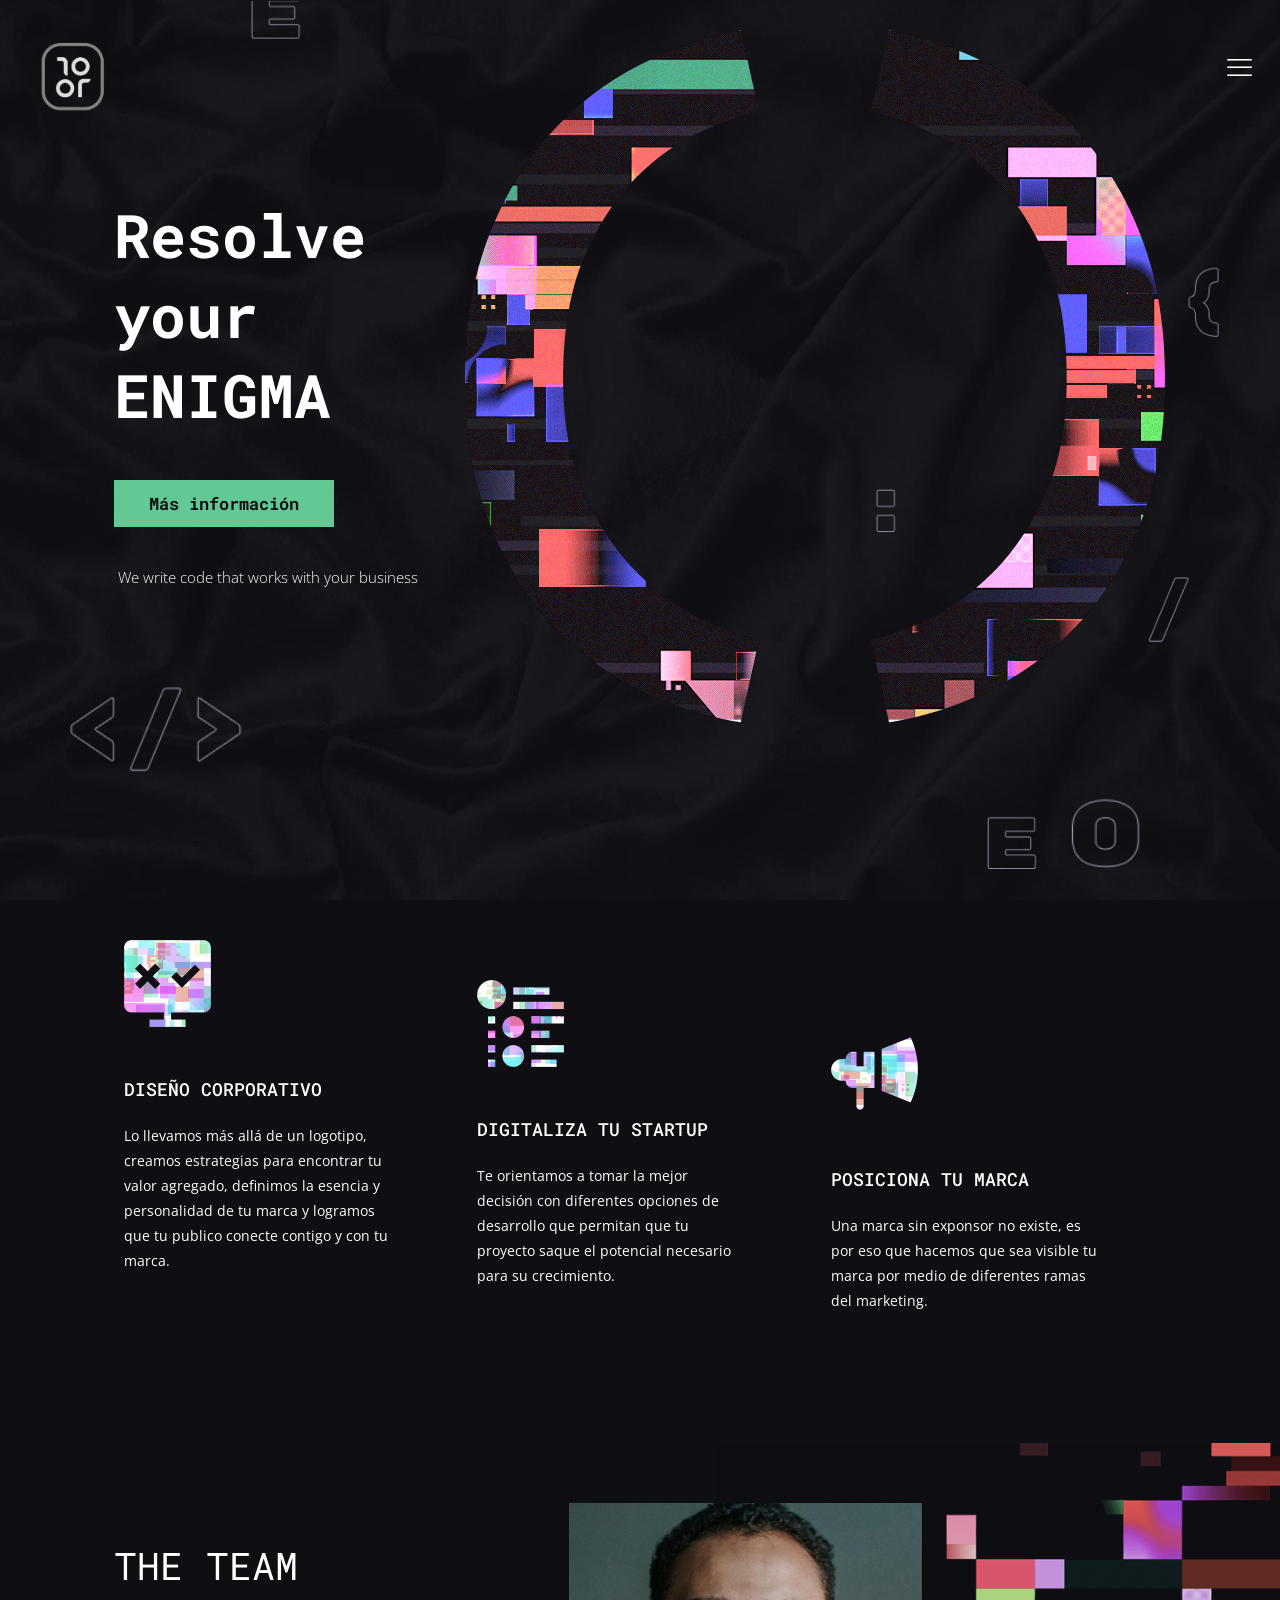
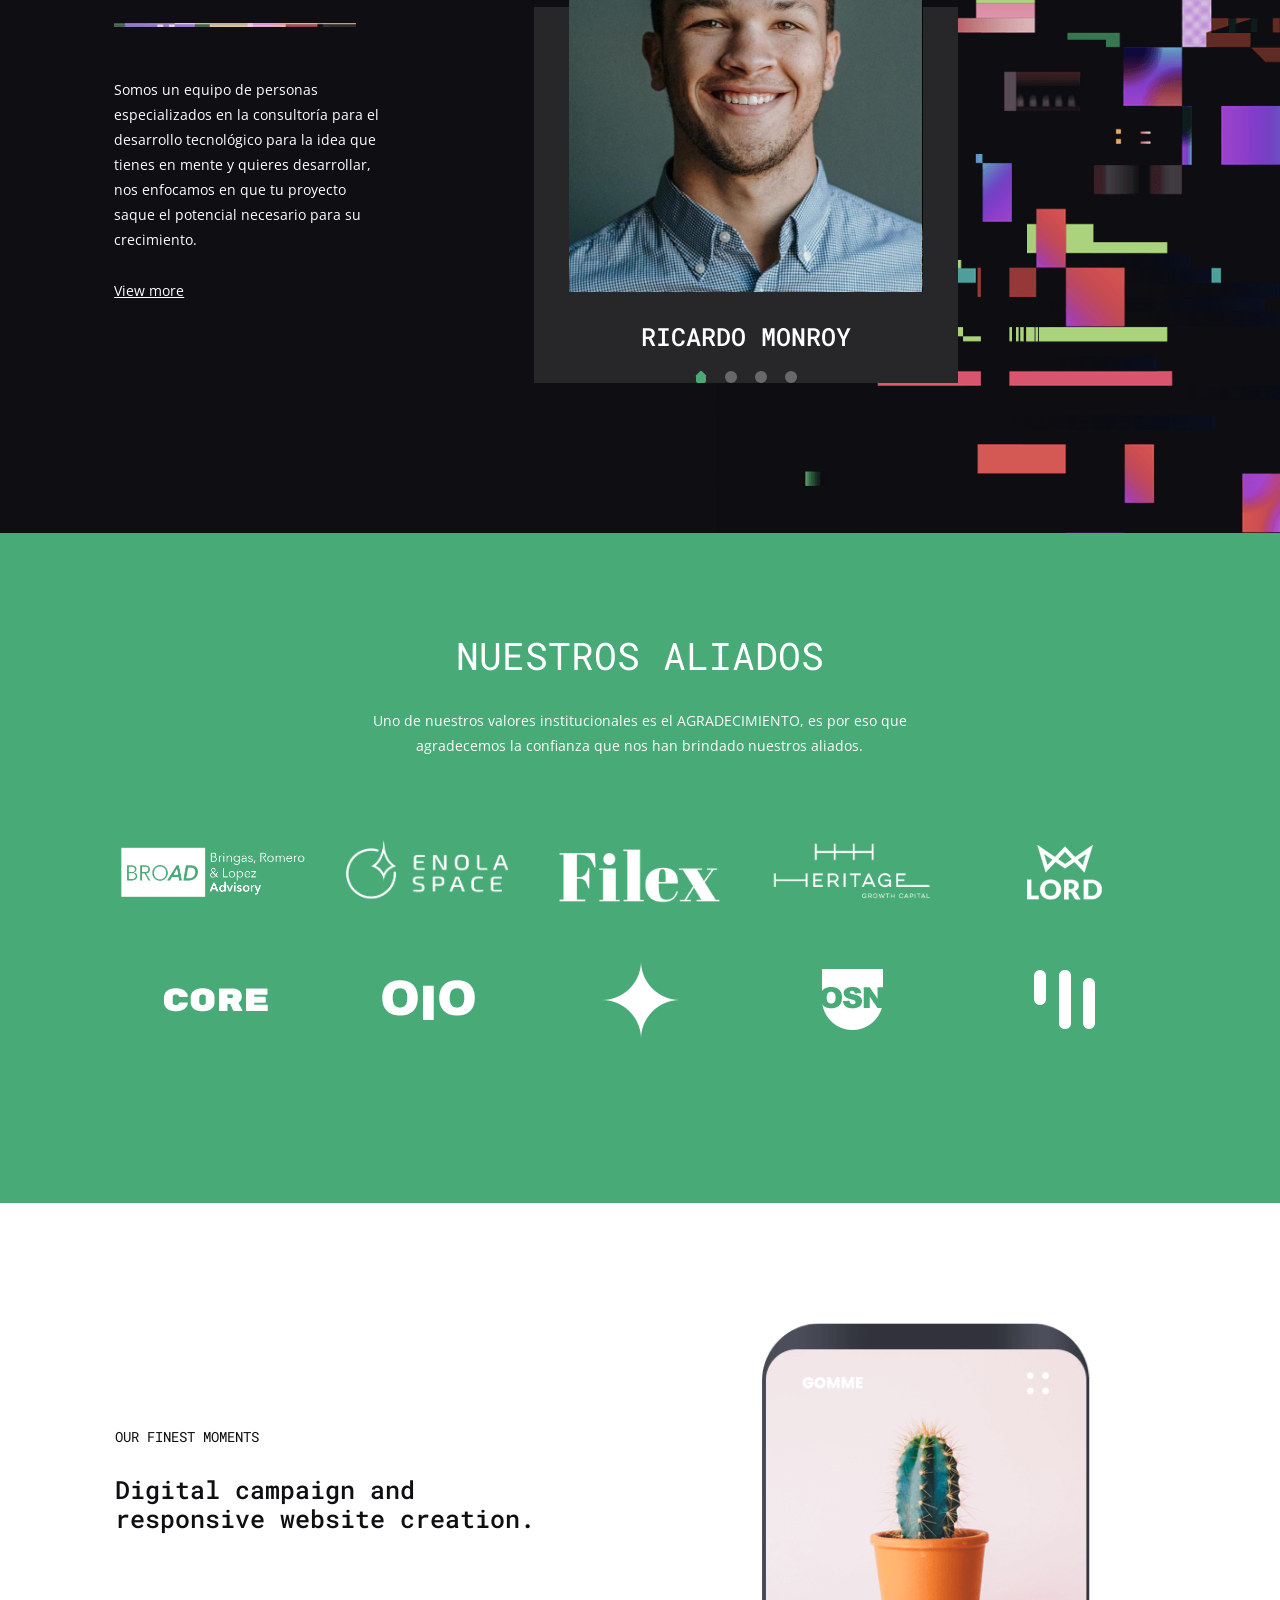
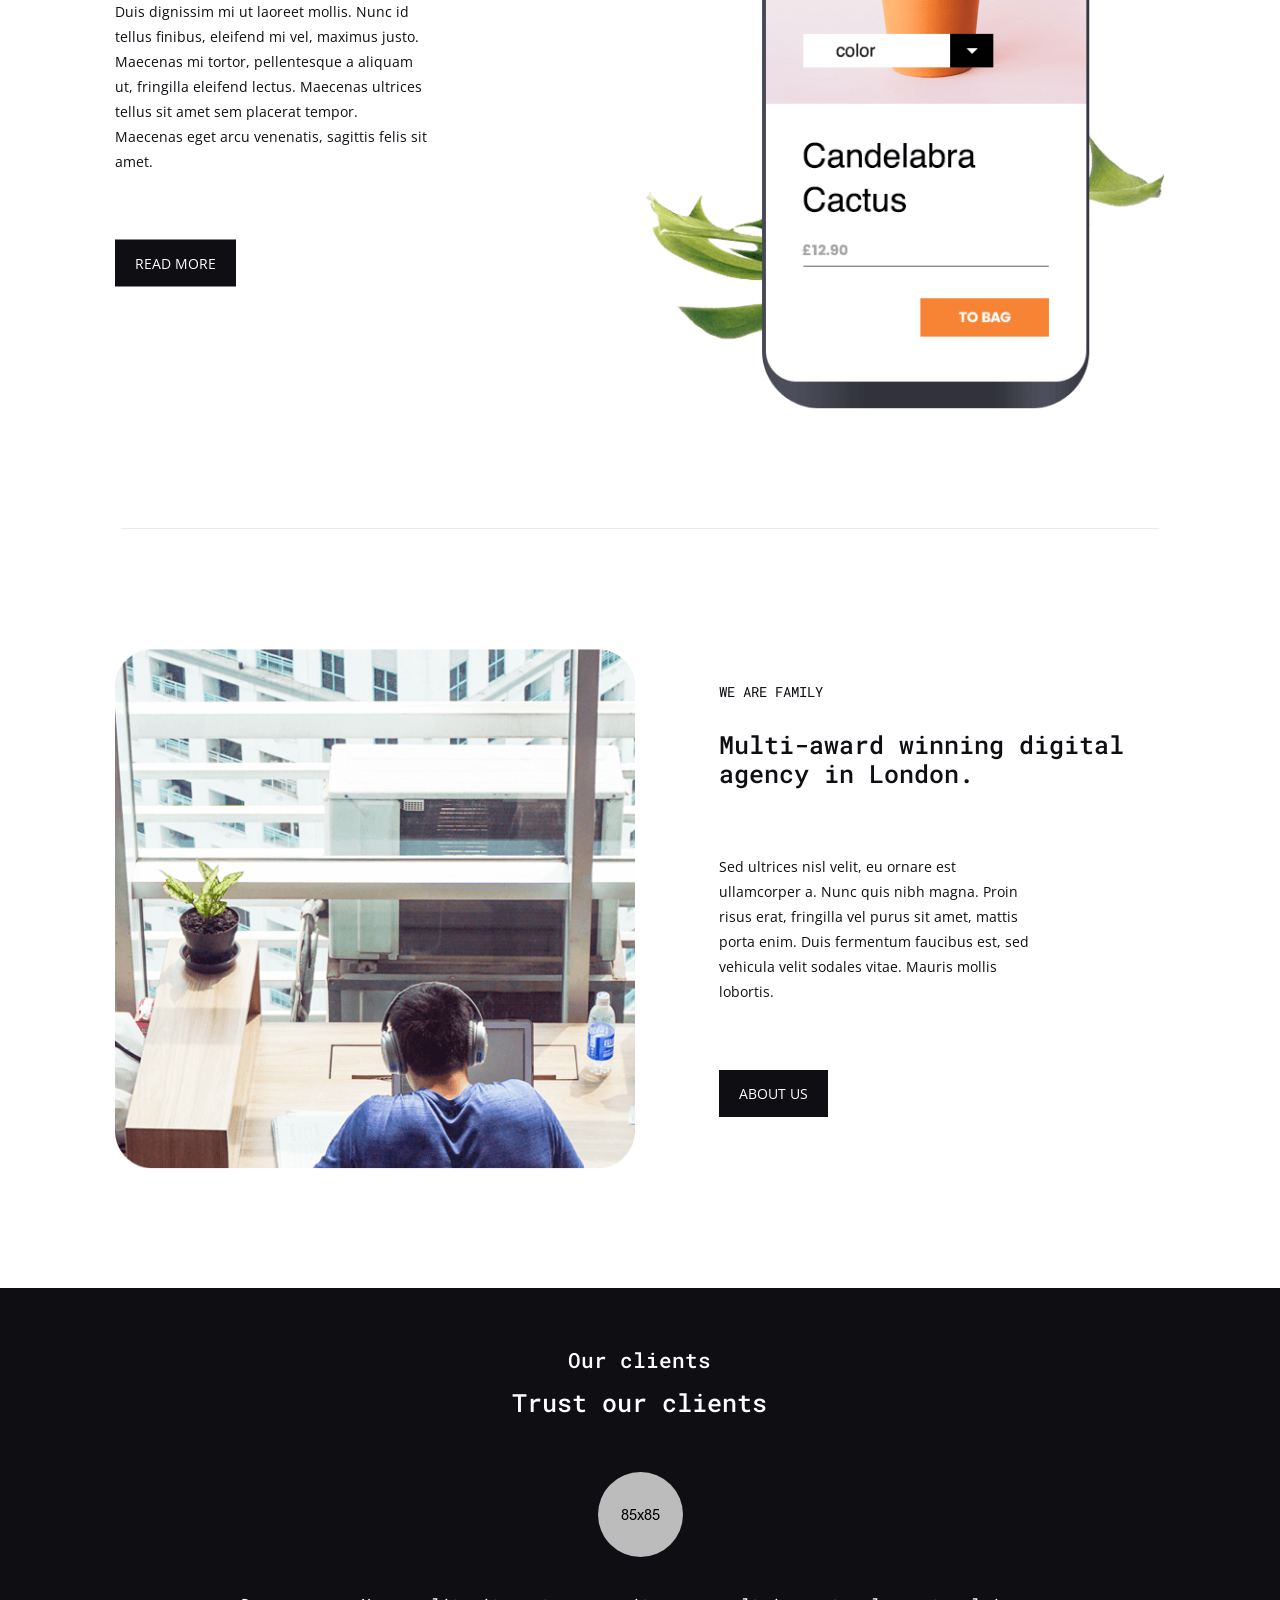
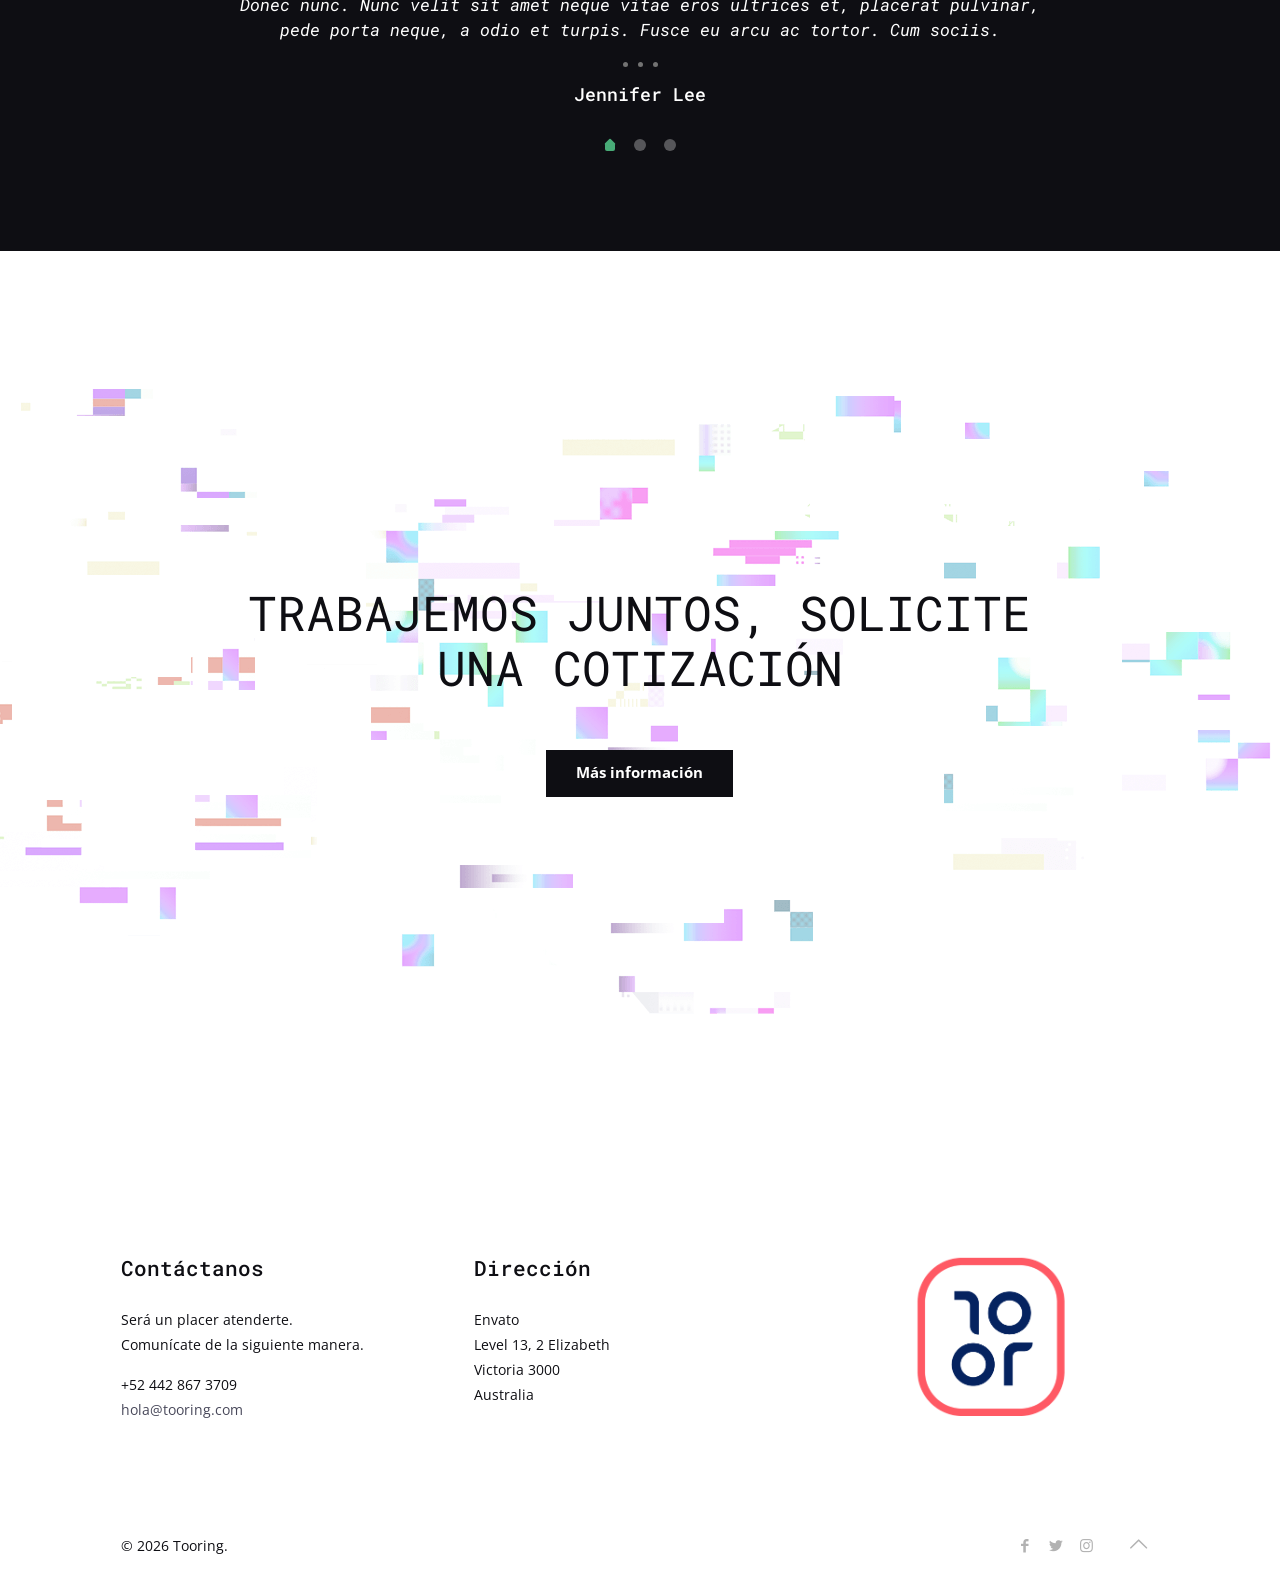
==== commit 967db947: "carousel añadido" ====
--- a/index.html
+++ b/index.html
@@ -33,6 +33,7 @@
     <link rel='stylesheet' href='css/custom.css'>
     <link rel='stylesheet' href='css/structure.css'>
     <link rel='stylesheet' href='css/code2.css'>
+    <!-- <link rel='stylesheet' href='css/agency3.css'> -->
 
     <!-- Revolution Slider -->
     <link rel="stylesheet" href="plugins/rs-plugin-5.3.1/css/settings.css">
@@ -462,6 +463,76 @@
                                 </div>
                             </div>
                         </div>                        
+
+                        <div class="section mcb-section dark" style="padding:60px 0;">
+                            <div class="section_wrapper mcb-section-inner" style="background-image:url(images/code2-home-section-bg.png);background-repeat:no-repeat;background-position:center;">
+                                <div class="wrap mcb-wrap one valign-top clearfix">
+                                    <div class="mcb-wrap-inner">
+                                        <div class="column mcb-column one column_column">
+                                            <div class="column_attr clearfix align_center">
+                                                <h4 class="themecolor">Our clients</h4>
+                                                <h3>Trust our clients</h3>
+                                            </div>
+                                        </div>
+                                        <div class="column mcb-column one column_testimonials">
+                                            <div class="testimonials_slider single-photo">
+                                                <ul class="testimonials_slider_ul">
+                                                    <li>
+                                                        <div class="single-photo-img">
+                                                            <img src="images/home_agency3_ourteam_1-85x85.jpg" class="scale-with-grid wp-post-image">
+                                                        </div>
+                                                        <div class="bq_wrapper">
+                                                            <blockquote>
+                                                                Donec nunc. Nunc velit sit amet neque vitae eros ultrices et, placerat pulvinar, pede porta neque, a odio et turpis. Fusce eu arcu ac tortor. Cum sociis.
+                                                            </blockquote>
+                                                        </div>
+                                                        <div class="hr_dots">
+                                                            <span></span><span></span><span></span>
+                                                        </div>
+                                                        <div class="author">
+                                                            <h5>Jennifer Lee</h5><span class="company"></span>
+                                                        </div>
+                                                    </li>
+                                                    <li>
+                                                        <div class="single-photo-img">
+                                                            <img src="images/home_agency3_ourteam_2-85x85.jpg" class="scale-with-grid wp-post-image">
+                                                        </div>
+                                                        <div class="bq_wrapper">
+                                                            <blockquote>
+                                                                Sed lobortis quis, convallis non, placerat at, enim. Sed justo fringilla ligula tortor risus, euismod rutrum, libero ipsum dolor sit amet, tortor. Integer a augue ac magna.
+                                                            </blockquote>
+                                                        </div>
+                                                        <div class="hr_dots">
+                                                            <span></span><span></span><span></span>
+                                                        </div>
+                                                        <div class="author">
+                                                            <h5>Brandon Ross</h5><span class="company"></span>
+                                                        </div>
+                                                    </li>
+                                                    <li>
+                                                        <div class="single-photo-img">
+                                                            <img src="images/home_agency3_ourteam_3-85x85.jpg" class="scale-with-grid wp-post-image">
+                                                        </div>
+                                                        <div class="bq_wrapper">
+                                                            <blockquote>
+                                                                Lorem ipsum dolor sit amet eleifend vitae, dictum a, dui. Maecenas eu dui quis lacus. Nulla hendrerit laoreet. Vestibulum ante ipsum primis in turpis faucibus volutpat, velit.
+                                                            </blockquote>
+                                                        </div>
+                                                        <div class="hr_dots">
+                                                            <span></span><span></span><span></span>
+                                                        </div>
+                                                        <div class="author">
+                                                            <h5>Katarina Johnes</h5><span class="company"></span>
+                                                        </div>
+                                                    </li>
+                                                </ul>
+                                                <div class="slider_pager slider_pagination"></div>
+                                            </div>
+                                        </div>
+                                    </div>
+                                </div>
+                            </div>
+                        </div>
 
                         <div class="section mcb-section full-screen" style="padding-top:175px;padding-bottom:150px;background-color:#fff;background-image:url(images/code2-home-last-section-bg.png);background-repeat:no-repeat;background-position:center;">
                             <div class="section_wrapper mcb-section-inner">
--- a/css/agency3.css
+++ b/css/agency3.css
@@ -0,0 +1,2411 @@
+
+@media only screen and (min-width: 1240px) {
+	body:not(.header-simple) #Top_bar #menu {
+		display: block!important
+	}
+	.tr-menu #Top_bar #menu {
+		background: none!important
+	}
+	#Top_bar .menu>li>ul.mfn-megamenu {
+		width: 984px
+	}
+	#Top_bar .menu>li>ul.mfn-megamenu>li {
+		float: left
+	}
+	#Top_bar .menu>li>ul.mfn-megamenu>li.mfn-megamenu-cols-1 {
+		width: 100%
+	}
+	#Top_bar .menu>li>ul.mfn-megamenu>li.mfn-megamenu-cols-2 {
+		width: 50%
+	}
+	#Top_bar .menu>li>ul.mfn-megamenu>li.mfn-megamenu-cols-3 {
+		width: 33.33%
+	}
+	#Top_bar .menu>li>ul.mfn-megamenu>li.mfn-megamenu-cols-4 {
+		width: 25%
+	}
+	#Top_bar .menu>li>ul.mfn-megamenu>li.mfn-megamenu-cols-5 {
+		width: 20%
+	}
+	#Top_bar .menu>li>ul.mfn-megamenu>li.mfn-megamenu-cols-6 {
+		width: 16.66%
+	}
+	#Top_bar .menu>li>ul.mfn-megamenu>li>ul {
+		display: block!important;
+		position: inherit;
+		left: auto;
+		top: auto;
+		border-width: 0 1px 0 0
+	}
+	#Top_bar .menu>li>ul.mfn-megamenu>li:last-child>ul {
+		border: 0
+	}
+	#Top_bar .menu>li>ul.mfn-megamenu>li>ul li {
+		width: auto
+	}
+	#Top_bar .menu>li>ul.mfn-megamenu a.mfn-megamenu-title {
+		text-transform: uppercase;
+		font-weight: 400;
+		background: none
+	}
+	#Top_bar .menu>li>ul.mfn-megamenu a .menu-arrow {
+		display: none
+	}
+	.menuo-right #Top_bar .menu>li>ul.mfn-megamenu {
+		left: auto;
+		right: 0
+	}
+	.menuo-right #Top_bar .menu>li>ul.mfn-megamenu-bg {
+		box-sizing: border-box
+	}
+	#Top_bar .menu>li>ul.mfn-megamenu-bg {
+		padding: 20px 166px 20px 20px;
+		background-repeat: no-repeat;
+		background-position: right bottom
+	}
+	.rtl #Top_bar .menu>li>ul.mfn-megamenu-bg {
+		padding-left: 166px;
+		padding-right: 20px;
+		background-position: left bottom
+	}
+	#Top_bar .menu>li>ul.mfn-megamenu-bg>li {
+		background: none
+	}
+	#Top_bar .menu>li>ul.mfn-megamenu-bg>li a {
+		border: none
+	}
+	#Top_bar .menu>li>ul.mfn-megamenu-bg>li>ul {
+		background: none!important;
+		-webkit-box-shadow: 0 0 0 0;
+		-moz-box-shadow: 0 0 0 0;
+		box-shadow: 0 0 0 0
+	}
+	.mm-vertical #Top_bar .container {
+		position: relative;
+	}
+	.mm-vertical #Top_bar .top_bar_left {
+		position: static;
+	}
+	.mm-vertical #Top_bar .menu>li ul {
+		box-shadow: 0 0 0 0 transparent!important;
+		background-image: none;
+	}
+	.mm-vertical #Top_bar .menu>li>ul.mfn-megamenu {
+		width: 98%!important;
+		margin: 0 1%;
+		padding: 20px 0;
+	}
+	.mm-vertical.header-plain #Top_bar .menu>li>ul.mfn-megamenu {
+		width: 100%!important;
+		margin: 0;
+	}
+	.mm-vertical #Top_bar .menu>li>ul.mfn-megamenu>li {
+		display: table-cell;
+		float: none!important;
+		width: 10%;
+		padding: 0 15px;
+		border-right: 1px solid rgba(0, 0, 0, 0.05);
+	}
+	.mm-vertical #Top_bar .menu>li>ul.mfn-megamenu>li:last-child {
+		border-right-width: 0
+	}
+	.mm-vertical #Top_bar .menu>li>ul.mfn-megamenu>li.hide-border {
+		border-right-width: 0
+	}
+	.mm-vertical #Top_bar .menu>li>ul.mfn-megamenu>li a {
+		border-bottom-width: 0;
+		padding: 9px 15px;
+		line-height: 120%;
+	}
+	.mm-vertical #Top_bar .menu>li>ul.mfn-megamenu a.mfn-megamenu-title {
+		font-weight: 700;
+	}
+	.rtl .mm-vertical #Top_bar .menu>li>ul.mfn-megamenu>li:first-child {
+		border-right-width: 0
+	}
+	.rtl .mm-vertical #Top_bar .menu>li>ul.mfn-megamenu>li:last-child {
+		border-right-width: 1px
+	}
+	.header-plain:not(.menuo-right) #Header .top_bar_left {
+		width: auto!important
+	}
+	.header-stack.header-center #Top_bar #menu {
+		display: inline-block!important
+	}
+	.header-simple #Top_bar #menu {
+		display: none;
+		height: auto;
+		width: 300px;
+		bottom: auto;
+		top: 100%;
+		right: 1px;
+		position: absolute;
+		margin: 0
+	}
+	.header-simple #Header a.responsive-menu-toggle {
+		display: block;
+		right: 10px
+	}
+	.header-simple #Top_bar #menu>ul {
+		width: 100%;
+		float: left
+	}
+	.header-simple #Top_bar #menu ul li {
+		width: 100%;
+		padding-bottom: 0;
+		border-right: 0;
+		position: relative
+	}
+	.header-simple #Top_bar #menu ul li a {
+		padding: 0 20px;
+		margin: 0;
+		display: block;
+		height: auto;
+		line-height: normal;
+		border: none
+	}
+	.header-simple #Top_bar #menu ul li a:after {
+		display: none
+	}
+	.header-simple #Top_bar #menu ul li a span {
+		border: none;
+		line-height: 44px;
+		display: inline;
+		padding: 0
+	}
+	.header-simple #Top_bar #menu ul li.submenu .menu-toggle {
+		display: block;
+		position: absolute;
+		right: 0;
+		top: 0;
+		width: 44px;
+		height: 44px;
+		line-height: 44px;
+		font-size: 30px;
+		font-weight: 300;
+		text-align: center;
+		cursor: pointer;
+		color: #444;
+		opacity: 0.33;
+	}
+	.header-simple #Top_bar #menu ul li.submenu .menu-toggle:after {
+		content: "+"
+	}
+	.header-simple #Top_bar #menu ul li.hover>.menu-toggle:after {
+		content: "-"
+	}
+	.header-simple #Top_bar #menu ul li.hover a {
+		border-bottom: 0
+	}
+	.header-simple #Top_bar #menu ul.mfn-megamenu li .menu-toggle {
+		display: none
+	}
+	.header-simple #Top_bar #menu ul li ul {
+		position: relative!important;
+		left: 0!important;
+		top: 0;
+		padding: 0;
+		margin: 0!important;
+		width: auto!important;
+		background-image: none
+	}
+	.header-simple #Top_bar #menu ul li ul li {
+		width: 100%!important;
+		display: block;
+		padding: 0;
+	}
+	.header-simple #Top_bar #menu ul li ul li a {
+		padding: 0 20px 0 30px
+	}
+	.header-simple #Top_bar #menu ul li ul li a .menu-arrow {
+		display: none
+	}
+	.header-simple #Top_bar #menu ul li ul li a span {
+		padding: 0
+	}
+	.header-simple #Top_bar #menu ul li ul li a span:after {
+		display: none!important
+	}
+	.header-simple #Top_bar .menu>li>ul.mfn-megamenu a.mfn-megamenu-title {
+		text-transform: uppercase;
+		font-weight: 400
+	}
+	.header-simple #Top_bar .menu>li>ul.mfn-megamenu>li>ul {
+		display: block!important;
+		position: inherit;
+		left: auto;
+		top: auto
+	}
+	.header-simple #Top_bar #menu ul li ul li ul {
+		border-left: 0!important;
+		padding: 0;
+		top: 0
+	}
+	.header-simple #Top_bar #menu ul li ul li ul li a {
+		padding: 0 20px 0 40px
+	}
+	.rtl.header-simple #Top_bar #menu {
+		left: 1px;
+		right: auto
+	}
+	.rtl.header-simple #Top_bar a.responsive-menu-toggle {
+		left: 10px;
+		right: auto
+	}
+	.rtl.header-simple #Top_bar #menu ul li.submenu .menu-toggle {
+		left: 0;
+		right: auto
+	}
+	.rtl.header-simple #Top_bar #menu ul li ul {
+		left: auto!important;
+		right: 0!important
+	}
+	.rtl.header-simple #Top_bar #menu ul li ul li a {
+		padding: 0 30px 0 20px
+	}
+	.rtl.header-simple #Top_bar #menu ul li ul li ul li a {
+		padding: 0 40px 0 20px
+	}
+	.menu-highlight #Top_bar .menu>li {
+		margin: 0 2px
+	}
+	.menu-highlight:not(.header-creative) #Top_bar .menu>li>a {
+		margin: 20px 0;
+		padding: 0;
+		-webkit-border-radius: 5px;
+		border-radius: 5px
+	}
+	.menu-highlight #Top_bar .menu>li>a:after {
+		display: none
+	}
+	.menu-highlight #Top_bar .menu>li>a span:not(.description) {
+		line-height: 50px
+	}
+	.menu-highlight #Top_bar .menu>li>a span.description {
+		display: none
+	}
+	.menu-highlight.header-stack #Top_bar .menu>li>a {
+		margin: 10px 0!important
+	}
+	.menu-highlight.header-stack #Top_bar .menu>li>a span:not(.description) {
+		line-height: 40px
+	}
+	.menu-highlight.header-transparent #Top_bar .menu>li>a {
+		margin: 5px 0
+	}
+	.menu-highlight.header-simple #Top_bar #menu ul li, .menu-highlight.header-creative #Top_bar #menu ul li {
+		margin: 0
+	}
+	.menu-highlight.header-simple #Top_bar #menu ul li>a, .menu-highlight.header-creative #Top_bar #menu ul li>a {
+		-webkit-border-radius: 0;
+		border-radius: 0
+	}
+	.menu-highlight:not(.header-fixed):not(.header-simple) #Top_bar.is-sticky .menu>li>a {
+		margin: 10px 0!important;
+		padding: 5px 0!important
+	}
+	.menu-highlight:not(.header-fixed):not(.header-simple) #Top_bar.is-sticky .menu>li>a span {
+		line-height: 30px!important
+	}
+	.header-modern.menu-highlight.menuo-right .menu_wrapper {
+		margin-right: 20px
+	}
+	.menu-line-below #Top_bar .menu>li>a:after {
+		top: auto;
+		bottom: -4px
+	}
+	.menu-line-below #Top_bar.is-sticky .menu>li>a:after {
+		top: auto;
+		bottom: -4px
+	}
+	.menu-line-below-80 #Top_bar:not(.is-sticky) .menu>li>a:after {
+		height: 4px;
+		left: 10%;
+		top: 50%;
+		margin-top: 20px;
+		width: 80%
+	}
+	.menu-line-below-80-1 #Top_bar:not(.is-sticky) .menu>li>a:after {
+		height: 1px;
+		left: 10%;
+		top: 50%;
+		margin-top: 20px;
+		width: 80%
+	}
+	.menu-link-color #Top_bar .menu>li>a:after {
+		display: none!important
+	}
+	.menu-arrow-top #Top_bar .menu>li>a:after {
+		background: none repeat scroll 0 0 rgba(0, 0, 0, 0)!important;
+		border-color: #ccc transparent transparent;
+		border-style: solid;
+		border-width: 7px 7px 0;
+		display: block;
+		height: 0;
+		left: 50%;
+		margin-left: -7px;
+		top: 0!important;
+		width: 0
+	}
+	.menu-arrow-top.header-transparent #Top_bar .menu>li>a:after, .menu-arrow-top.header-plain #Top_bar .menu>li>a:after {
+		display: none
+	}
+	.menu-arrow-top #Top_bar.is-sticky .menu>li>a:after {
+		top: 0!important
+	}
+	.menu-arrow-bottom #Top_bar .menu>li>a:after {
+		background: none!important;
+		border-color: transparent transparent #ccc;
+		border-style: solid;
+		border-width: 0 7px 7px;
+		display: block;
+		height: 0;
+		left: 50%;
+		margin-left: -7px;
+		top: auto;
+		bottom: 0;
+		width: 0
+	}
+	.menu-arrow-bottom.header-transparent #Top_bar .menu>li>a:after, .menu-arrow-bottom.header-plain #Top_bar .menu>li>a:after {
+		display: none
+	}
+	.menu-arrow-bottom #Top_bar.is-sticky .menu>li>a:after {
+		top: auto;
+		bottom: 0
+	}
+	.menuo-no-borders #Top_bar .menu>li>a span {
+		border-width: 0!important
+	}
+	.menuo-no-borders #Header_creative #Top_bar .menu>li>a span {
+		border-bottom-width: 0
+	}
+	.menuo-no-borders.header-plain #Top_bar a#header_cart, .menuo-no-borders.header-plain #Top_bar a#search_button, .menuo-no-borders.header-plain #Top_bar .wpml-languages, .menuo-no-borders.header-plain #Top_bar a.action_button {
+		border-width: 0
+	}
+	.menuo-right #Top_bar .menu_wrapper {
+		float: right
+	}
+	.menuo-right.header-stack:not(.header-center) #Top_bar .menu_wrapper {
+		margin-right: 150px
+	}
+	body.header-creative {
+		padding-left: 50px
+	}
+	body.header-creative.header-open {
+		padding-left: 250px
+	}
+	body.error404, body.under-construction, body.template-blank {
+		padding-left: 0!important
+	}
+	.header-creative.footer-fixed #Footer, .header-creative.footer-sliding #Footer, .header-creative.footer-stick #Footer.is-sticky {
+		box-sizing: border-box;
+		padding-left: 50px;
+	}
+	.header-open.footer-fixed #Footer, .header-open.footer-sliding #Footer, .header-creative.footer-stick #Footer.is-sticky {
+		padding-left: 250px;
+	}
+	.header-rtl.header-creative.footer-fixed #Footer, .header-rtl.header-creative.footer-sliding #Footer, .header-rtl.header-creative.footer-stick #Footer.is-sticky {
+		padding-left: 0;
+		padding-right: 50px;
+	}
+	.header-rtl.header-open.footer-fixed #Footer, .header-rtl.header-open.footer-sliding #Footer, .header-rtl.header-creative.footer-stick #Footer.is-sticky {
+		padding-right: 250px;
+	}
+	#Header_creative {
+		background-color: #fff;
+		position: fixed;
+		width: 250px;
+		height: 100%;
+		left: -200px;
+		top: 0;
+		z-index: 9002;
+		-webkit-box-shadow: 2px 0 4px 2px rgba(0, 0, 0, .15);
+		box-shadow: 2px 0 4px 2px rgba(0, 0, 0, .15)
+	}
+	#Header_creative .container {
+		width: 100%
+	}
+	#Header_creative .creative-wrapper {
+		opacity: 0;
+		margin-right: 50px
+	}
+	#Header_creative a.creative-menu-toggle {
+		display: block;
+		width: 34px;
+		height: 34px;
+		line-height: 34px;
+		font-size: 22px;
+		text-align: center;
+		position: absolute;
+		top: 10px;
+		right: 8px;
+		border-radius: 3px
+	}
+	.admin-bar #Header_creative a.creative-menu-toggle {
+		top: 42px
+	}
+	#Header_creative #Top_bar {
+		position: static;
+		width: 100%
+	}
+	#Header_creative #Top_bar .top_bar_left {
+		width: 100%!important;
+		float: none
+	}
+	#Header_creative #Top_bar .top_bar_right {
+		width: 100%!important;
+		float: none;
+		height: auto;
+		margin-bottom: 35px;
+		text-align: center;
+		padding: 0 20px;
+		top: 0;
+		-webkit-box-sizing: border-box;
+		-moz-box-sizing: border-box;
+		box-sizing: border-box
+	}
+	#Header_creative #Top_bar .top_bar_right:before {
+		display: none
+	}
+	#Header_creative #Top_bar .top_bar_right_wrapper {
+		top: 0
+	}
+	#Header_creative #Top_bar .logo {
+		float: none;
+		text-align: center;
+		margin: 15px 0
+	}
+	#Header_creative #Top_bar #menu {
+		background-color: transparent
+	}
+	#Header_creative #Top_bar .menu_wrapper {
+		float: none;
+		margin: 0 0 30px
+	}
+	#Header_creative #Top_bar .menu>li {
+		width: 100%;
+		float: none;
+		position: relative
+	}
+	#Header_creative #Top_bar .menu>li>a {
+		padding: 0;
+		text-align: center
+	}
+	#Header_creative #Top_bar .menu>li>a:after {
+		display: none
+	}
+	#Header_creative #Top_bar .menu>li>a span {
+		border-right: 0;
+		border-bottom-width: 1px;
+		line-height: 38px
+	}
+	#Header_creative #Top_bar .menu li ul {
+		left: 100%;
+		right: auto;
+		top: 0;
+		box-shadow: 2px 2px 2px 0 rgba(0, 0, 0, 0.03);
+		-webkit-box-shadow: 2px 2px 2px 0 rgba(0, 0, 0, 0.03)
+	}
+	#Header_creative #Top_bar .menu>li>ul.mfn-megamenu {
+		margin: 0;
+		width: 700px!important;
+	}
+	#Header_creative #Top_bar .menu>li>ul.mfn-megamenu>li>ul {
+		left: 0
+	}
+	#Header_creative #Top_bar .menu li ul li a {
+		padding-top: 9px;
+		padding-bottom: 8px
+	}
+	#Header_creative #Top_bar .menu li ul li ul {
+		top: 0
+	}
+	#Header_creative #Top_bar .menu>li>a span.description {
+		display: block;
+		font-size: 13px;
+		line-height: 28px!important;
+		clear: both
+	}
+	#Header_creative #Top_bar .search_wrapper {
+		left: 100%;
+		top: auto;
+		bottom: 0
+	}
+	#Header_creative #Top_bar a#header_cart {
+		display: inline-block;
+		float: none;
+		top: 3px
+	}
+	#Header_creative #Top_bar a#search_button {
+		display: inline-block;
+		float: none;
+		top: 3px
+	}
+	#Header_creative #Top_bar .wpml-languages {
+		display: inline-block;
+		float: none;
+		top: 0
+	}
+	#Header_creative #Top_bar .wpml-languages.enabled:hover a.active {
+		padding-bottom: 11px
+	}
+	#Header_creative #Top_bar .action_button {
+		display: inline-block;
+		float: none;
+		top: 16px;
+		margin: 0
+	}
+	#Header_creative #Top_bar .banner_wrapper {
+		display: block;
+		text-align: center
+	}
+	#Header_creative #Top_bar .banner_wrapper img {
+		max-width: 100%;
+		height: auto;
+		display: inline-block
+	}
+	#Header_creative #Action_bar {
+		display: none;
+		position: absolute;
+		bottom: 0;
+		top: auto;
+		clear: both;
+		padding: 0 20px;
+		box-sizing: border-box
+	}
+	#Header_creative #Action_bar .social {
+		float: none;
+		text-align: center;
+		padding: 5px 0 15px
+	}
+	#Header_creative #Action_bar .social li {
+		margin-bottom: 2px
+	}
+	#Header_creative .social li a {
+		color: rgba(0, 0, 0, .5)
+	}
+	#Header_creative .social li a:hover {
+		color: #000
+	}
+	#Header_creative .creative-social {
+		position: absolute;
+		bottom: 10px;
+		right: 0;
+		width: 50px
+	}
+	#Header_creative .creative-social li {
+		display: block;
+		float: none;
+		width: 100%;
+		text-align: center;
+		margin-bottom: 5px
+	}
+	.header-creative .fixed-nav.fixed-nav-prev {
+		margin-left: 50px
+	}
+	.header-creative.header-open .fixed-nav.fixed-nav-prev {
+		margin-left: 250px
+	}
+	.menuo-last #Header_creative #Top_bar .menu li.last ul {
+		top: auto;
+		bottom: 0
+	}
+	.header-open #Header_creative {
+		left: 0
+	}
+	.header-open #Header_creative .creative-wrapper {
+		opacity: 1;
+		margin: 0!important;
+	}
+	.header-open #Header_creative .creative-menu-toggle, .header-open #Header_creative .creative-social {
+		display: none
+	}
+	.header-open #Header_creative #Action_bar {
+		display: block
+	}
+	body.header-rtl.header-creative {
+		padding-left: 0;
+		padding-right: 50px
+	}
+	.header-rtl #Header_creative {
+		left: auto;
+		right: -200px
+	}
+	.header-rtl.nice-scroll #Header_creative {
+		margin-right: 10px
+	}
+	.header-rtl #Header_creative .creative-wrapper {
+		margin-left: 50px;
+		margin-right: 0
+	}
+	.header-rtl #Header_creative a.creative-menu-toggle {
+		left: 8px;
+		right: auto
+	}
+	.header-rtl #Header_creative .creative-social {
+		left: 0;
+		right: auto
+	}
+	.header-rtl #Footer #back_to_top.sticky {
+		right: 125px
+	}
+	.header-rtl #popup_contact {
+		right: 70px
+	}
+	.header-rtl #Header_creative #Top_bar .menu li ul {
+		left: auto;
+		right: 100%
+	}
+	.header-rtl #Header_creative #Top_bar .search_wrapper {
+		left: auto;
+		right: 100%;
+	}
+	.header-rtl .fixed-nav.fixed-nav-prev {
+		margin-left: 0!important
+	}
+	.header-rtl .fixed-nav.fixed-nav-next {
+		margin-right: 50px
+	}
+	body.header-rtl.header-creative.header-open {
+		padding-left: 0;
+		padding-right: 250px!important
+	}
+	.header-rtl.header-open #Header_creative {
+		left: auto;
+		right: 0
+	}
+	.header-rtl.header-open #Footer #back_to_top.sticky {
+		right: 325px
+	}
+	.header-rtl.header-open #popup_contact {
+		right: 270px
+	}
+	.header-rtl.header-open .fixed-nav.fixed-nav-next {
+		margin-right: 250px
+	}
+	#Header_creative.active {
+		left: -1px;
+	}
+	.header-rtl #Header_creative.active {
+		left: auto;
+		right: -1px;
+	}
+	#Header_creative.active .creative-wrapper {
+		opacity: 1;
+		margin: 0
+	}
+	.header-creative .vc_row[data-vc-full-width] {
+		padding-left: 50px
+	}
+	.header-creative.header-open .vc_row[data-vc-full-width] {
+		padding-left: 250px
+	}
+	.header-open .vc_parallax .vc_parallax-inner {
+		left: auto;
+		width: calc(100% - 250px);
+	}
+	.header-open.header-rtl .vc_parallax .vc_parallax-inner {
+		left: 0;
+		right: auto;
+	}
+	#Header_creative.scroll {
+		height: 100%;
+		overflow-y: auto
+	}
+	#Header_creative.scroll:not(.dropdown) .menu li ul {
+		display: none!important
+	}
+	#Header_creative.scroll #Action_bar {
+		position: static
+	}
+	#Header_creative.dropdown {
+		outline: none
+	}
+	#Header_creative.dropdown #Top_bar .menu_wrapper {
+		float: left
+	}
+	#Header_creative.dropdown #Top_bar #menu ul li {
+		position: relative;
+		float: left
+	}
+	#Header_creative.dropdown #Top_bar #menu ul li a:after {
+		display: none
+	}
+	#Header_creative.dropdown #Top_bar #menu ul li a span {
+		line-height: 38px;
+		padding: 0
+	}
+	#Header_creative.dropdown #Top_bar #menu ul li.submenu .menu-toggle {
+		display: block;
+		position: absolute;
+		right: 0;
+		top: 0;
+		width: 38px;
+		height: 38px;
+		line-height: 38px;
+		font-size: 26px;
+		font-weight: 300;
+		text-align: center;
+		cursor: pointer;
+		color: #444;
+		opacity: 0.33;
+	}
+	#Header_creative.dropdown #Top_bar #menu ul li.submenu .menu-toggle:after {
+		content: "+"
+	}
+	#Header_creative.dropdown #Top_bar #menu ul li.hover>.menu-toggle:after {
+		content: "-"
+	}
+	#Header_creative.dropdown #Top_bar #menu ul li.hover a {
+		border-bottom: 0
+	}
+	#Header_creative.dropdown #Top_bar #menu ul.mfn-megamenu li .menu-toggle {
+		display: none
+	}
+	#Header_creative.dropdown #Top_bar #menu ul li ul {
+		position: relative!important;
+		left: 0!important;
+		top: 0;
+		padding: 0;
+		margin-left: 0!important;
+		width: auto!important;
+		background-image: none
+	}
+	#Header_creative.dropdown #Top_bar #menu ul li ul li {
+		width: 100%!important
+	}
+	#Header_creative.dropdown #Top_bar #menu ul li ul li a {
+		padding: 0 10px;
+		text-align: center
+	}
+	#Header_creative.dropdown #Top_bar #menu ul li ul li a .menu-arrow {
+		display: none
+	}
+	#Header_creative.dropdown #Top_bar #menu ul li ul li a span {
+		padding: 0
+	}
+	#Header_creative.dropdown #Top_bar #menu ul li ul li a span:after {
+		display: none!important
+	}
+	#Header_creative.dropdown #Top_bar .menu>li>ul.mfn-megamenu a.mfn-megamenu-title {
+		text-transform: uppercase;
+		font-weight: 400
+	}
+	#Header_creative.dropdown #Top_bar .menu>li>ul.mfn-megamenu>li>ul {
+		display: block!important;
+		position: inherit;
+		left: auto;
+		top: auto
+	}
+	#Header_creative.dropdown #Top_bar #menu ul li ul li ul {
+		border-left: 0!important;
+		padding: 0;
+		top: 0
+	}
+	#Header_creative {
+		transition: left .5s ease-in-out, right .5s ease-in-out;
+	}
+	#Header_creative .creative-wrapper {
+		transition: opacity .5s ease-in-out, margin 0s ease-in-out .5s;
+	}
+	#Header_creative.active .creative-wrapper {
+		transition: opacity .5s ease-in-out, margin 0s ease-in-out;
+	}
+}
+@media only screen and (min-width: 768px) {
+	#Top_bar.is-sticky {
+		position: fixed!important;
+		width: 100%;
+		left: 0;
+		top: -60px;
+		height: 60px;
+		z-index: 701;
+		background: #fff;
+		opacity: .97;
+		filter: alpha(opacity=97);
+		-webkit-box-shadow: 0 2px 5px 0 rgba(0, 0, 0, 0.1);
+		-moz-box-shadow: 0 2px 5px 0 rgba(0, 0, 0, 0.1);
+		box-shadow: 0 2px 5px 0 rgba(0, 0, 0, 0.1)
+	}
+	.layout-boxed.header-boxed #Top_bar.is-sticky {
+		max-width: 1240px;
+		left: 50%;
+		-webkit-transform: translateX(-50%);
+		transform: translateX(-50%)
+	}
+	.layout-boxed.header-boxed.nice-scroll #Top_bar.is-sticky {
+		margin-left: -5px
+	}
+	#Top_bar.is-sticky .top_bar_left, #Top_bar.is-sticky .top_bar_right, #Top_bar.is-sticky .top_bar_right:before {
+		background: none
+	}
+	#Top_bar.is-sticky .top_bar_right {
+		top: -4px;
+		height: auto;
+	}
+	#Top_bar.is-sticky .top_bar_right_wrapper {
+		top: 15px
+	}
+	.header-plain #Top_bar.is-sticky .top_bar_right_wrapper {
+		top: 0
+	}
+	#Top_bar.is-sticky .logo {
+		width: auto;
+		margin: 0 30px 0 20px;
+		padding: 0
+	}
+	#Top_bar.is-sticky #logo {
+		padding: 5px 0!important;
+		height: 50px!important;
+		line-height: 50px!important
+	}
+	.logo-no-sticky-padding #Top_bar.is-sticky #logo {
+		height: 60px!important;
+		line-height: 60px!important
+	}
+	#Top_bar.is-sticky #logo img.logo-main {
+		display: none
+	}
+	#Top_bar.is-sticky #logo img.logo-sticky {
+		display: inline;
+		max-height: 35px;
+	}
+	#Top_bar.is-sticky .menu_wrapper {
+		clear: none
+	}
+	#Top_bar.is-sticky .menu_wrapper .menu>li>a {
+		padding: 15px 0
+	}
+	#Top_bar.is-sticky .menu>li>a, #Top_bar.is-sticky .menu>li>a span {
+		line-height: 30px
+	}
+	#Top_bar.is-sticky .menu>li>a:after {
+		top: auto;
+		bottom: -4px
+	}
+	#Top_bar.is-sticky .menu>li>a span.description {
+		display: none
+	}
+	#Top_bar.is-sticky .secondary_menu_wrapper, #Top_bar.is-sticky .banner_wrapper {
+		display: none
+	}
+	.header-overlay #Top_bar.is-sticky {
+		display: none
+	}
+	.sticky-dark #Top_bar.is-sticky {
+		background: rgba(0, 0, 0, .8)
+	}
+	.sticky-dark #Top_bar.is-sticky #menu {
+		background: rgba(0, 0, 0, .8)
+	}
+	.sticky-dark #Top_bar.is-sticky .menu>li>a {
+		color: #fff
+	}
+	.sticky-dark #Top_bar.is-sticky .top_bar_right a {
+		color: rgba(255, 255, 255, .5)
+	}
+	.sticky-dark #Top_bar.is-sticky .wpml-languages a.active, .sticky-dark #Top_bar.is-sticky .wpml-languages ul.wpml-lang-dropdown {
+		background: rgba(0, 0, 0, 0.3);
+		border-color: rgba(0, 0, 0, 0.1)
+	}
+}
+@media only screen and (max-width: 1239px) {
+	#Top_bar #menu {
+		display: none;
+		height: auto;
+		width: 300px;
+		bottom: auto;
+		top: 100%;
+		right: 1px;
+		position: absolute;
+		margin: 0
+	}
+	#Top_bar a.responsive-menu-toggle {
+		display: block
+	}
+	#Top_bar #menu>ul {
+		width: 100%;
+		float: left
+	}
+	#Top_bar #menu ul li {
+		width: 100%;
+		padding-bottom: 0;
+		border-right: 0;
+		position: relative
+	}
+	#Top_bar #menu ul li a {
+		padding: 0 25px;
+		margin: 0;
+		display: block;
+		height: auto;
+		line-height: normal;
+		border: none
+	}
+	#Top_bar #menu ul li a:after {
+		display: none
+	}
+	#Top_bar #menu ul li a span {
+		border: none;
+		line-height: 44px;
+		display: inline;
+		padding: 0
+	}
+	#Top_bar #menu ul li a span.description {
+		margin: 0 0 0 5px
+	}
+	#Top_bar #menu ul li.submenu .menu-toggle {
+		display: block;
+		position: absolute;
+		right: 15px;
+		top: 0;
+		width: 44px;
+		height: 44px;
+		line-height: 44px;
+		font-size: 30px;
+		font-weight: 300;
+		text-align: center;
+		cursor: pointer;
+		color: #444;
+		opacity: 0.33;
+	}
+	#Top_bar #menu ul li.submenu .menu-toggle:after {
+		content: "+"
+	}
+	#Top_bar #menu ul li.hover>.menu-toggle:after {
+		content: "-"
+	}
+	#Top_bar #menu ul li.hover a {
+		border-bottom: 0
+	}
+	#Top_bar #menu ul li a span:after {
+		display: none!important
+	}
+	#Top_bar #menu ul.mfn-megamenu li .menu-toggle {
+		display: none
+	}
+	#Top_bar #menu ul li ul {
+		position: relative!important;
+		left: 0!important;
+		top: 0;
+		padding: 0;
+		margin-left: 0!important;
+		width: auto!important;
+		background-image: none!important;
+		box-shadow: 0 0 0 0 transparent!important;
+		-webkit-box-shadow: 0 0 0 0 transparent!important
+	}
+	#Top_bar #menu ul li ul li {
+		width: 100%!important
+	}
+	#Top_bar #menu ul li ul li a {
+		padding: 0 20px 0 35px
+	}
+	#Top_bar #menu ul li ul li a .menu-arrow {
+		display: none
+	}
+	#Top_bar #menu ul li ul li a span {
+		padding: 0
+	}
+	#Top_bar #menu ul li ul li a span:after {
+		display: none!important
+	}
+	#Top_bar .menu>li>ul.mfn-megamenu a.mfn-megamenu-title {
+		text-transform: uppercase;
+		font-weight: 400
+	}
+	#Top_bar .menu>li>ul.mfn-megamenu>li>ul {
+		display: block!important;
+		position: inherit;
+		left: auto;
+		top: auto
+	}
+	#Top_bar #menu ul li ul li ul {
+		border-left: 0!important;
+		padding: 0;
+		top: 0
+	}
+	#Top_bar #menu ul li ul li ul li a {
+		padding: 0 20px 0 45px
+	}
+	.rtl #Top_bar #menu {
+		left: 1px;
+		right: auto
+	}
+	.rtl #Top_bar a.responsive-menu-toggle {
+		left: 20px;
+		right: auto
+	}
+	.rtl #Top_bar #menu ul li.submenu .menu-toggle {
+		left: 15px;
+		right: auto;
+		border-left: none;
+		border-right: 1px solid #eee
+	}
+	.rtl #Top_bar #menu ul li ul {
+		left: auto!important;
+		right: 0!important
+	}
+	.rtl #Top_bar #menu ul li ul li a {
+		padding: 0 30px 0 20px
+	}
+	.rtl #Top_bar #menu ul li ul li ul li a {
+		padding: 0 40px 0 20px
+	}
+	.header-stack .menu_wrapper a.responsive-menu-toggle {
+		position: static!important;
+		margin: 11px 0!important
+	}
+	.header-stack .menu_wrapper #menu {
+		left: 0;
+		right: auto
+	}
+	.rtl.header-stack #Top_bar #menu {
+		left: auto;
+		right: 0
+	}
+	.admin-bar #Header_creative {
+		top: 32px
+	}
+	.header-creative.layout-boxed {
+		padding-top: 85px
+	}
+	.header-creative.layout-full-width #Wrapper {
+		padding-top: 60px
+	}
+	#Header_creative {
+		position: fixed;
+		width: 100%;
+		left: 0!important;
+		top: 0;
+		z-index: 1001
+	}
+	#Header_creative .creative-wrapper {
+		display: block!important;
+		opacity: 1!important
+	}
+	#Header_creative .creative-menu-toggle, #Header_creative .creative-social {
+		display: none!important;
+		opacity: 1!important;
+		filter: alpha(opacity=100)!important
+	}
+	#Header_creative #Top_bar {
+		position: static;
+		width: 100%
+	}
+	#Header_creative #Top_bar #logo {
+		height: 50px;
+		line-height: 50px;
+		padding: 5px 0
+	}
+	#Header_creative #Top_bar #logo img.logo-sticky {
+		max-height: 40px!important
+	}
+	#Header_creative #logo img.logo-main {
+		display: none
+	}
+	#Header_creative #logo img.logo-sticky {
+		display: inline-block
+	}
+	.logo-no-sticky-padding #Header_creative #Top_bar #logo {
+		height: 60px;
+		line-height: 60px;
+		padding: 0
+	}
+	.logo-no-sticky-padding #Header_creative #Top_bar #logo img.logo-sticky {
+		max-height: 60px!important
+	}
+	#Header_creative #Action_bar {
+		display: none
+	}
+	#Header_creative #Top_bar .top_bar_right {
+		height: 60px;
+		top: 0
+	}
+	#Header_creative #Top_bar .top_bar_right:before {
+		display: none
+	}
+	#Header_creative #Top_bar .top_bar_right_wrapper {
+		top: 0;
+		padding-top: 9px
+	}
+	#Header_creative.scroll {
+		overflow: visible!important
+	}
+}
+
+a {
+	color: #2097fc;
+}
+a:hover {
+	color: #007cc3;
+}
+*::-moz-selection {
+	background-color: #2097fc;
+	color: white;
+}
+*::selection {
+	background-color: #2097fc;
+	color: white;
+}
+.blockquote p.author span, .counter .desc_wrapper .title, .article_box .desc_wrapper p, .team .desc_wrapper p.subtitle, .pricing-box .plan-header p.subtitle, .pricing-box .plan-header .price sup.period, .chart_box p, .fancy_heading .inside, .fancy_heading_line .slogan, .post-meta, .post-meta a, .post-footer, .post-footer a span.label, .pager .pages a, .button-love a .label, .pager-single a, #comments .commentlist>li .comment-author .says, .fixed-nav .desc .date, .filters_buttons li.label, .Recent_posts ul li a .desc .date, .widget_recent_entries ul li .post-date, .tp_recent_tweets .twitter_time, .widget_price_filter .price_label, .shop-filters .woocommerce-result-count, .woocommerce ul.product_list_widget li .quantity, .widget_shopping_cart ul.product_list_widget li dl, .product_meta .posted_in, .woocommerce .shop_table .product-name .variation>dd, .shipping-calculator-button:after, .shop_slider .shop_slider_ul li .item_wrapper .price del, .testimonials_slider .testimonials_slider_ul li .author span, .testimonials_slider .testimonials_slider_ul li .author span a, .Latest_news ul li .desc_footer, .share-simple-wrapper .icons a {
+	color: #a8a8a8;
+}
+h1, h1 a, h1 a:hover, .text-logo #logo {
+	color: #052944;
+}
+h2, h2 a, h2 a:hover {
+	color: #052944;
+}
+h3, h3 a, h3 a:hover {
+	color: #052944;
+}
+h4, h4 a, h4 a:hover, .style-simple .sliding_box .desc_wrapper h4 {
+	color: #052944;
+}
+h5, h5 a, h5 a:hover {
+	color: #052944;
+}
+h6, h6 a, h6 a:hover, a.content_link .title {
+	color: #052944;
+}
+.dropcap, .highlight:not(.highlight_image) {
+	background-color: #2097fc;
+}
+a.button, a.tp-button {
+	background-color: #f7f7f7;
+	color: #747474;
+}
+.button-stroke a.button, .button-stroke a.button .button_icon i, .button-stroke a.tp-button {
+	border-color: #f7f7f7;
+	color: #747474;
+}
+.button-stroke a:hover.button, .button-stroke a:hover.tp-button {
+	background-color: #f7f7f7 !important;
+	color: #fff;
+}
+a.button_theme, a.tp-button.button_theme, button, input[type="submit"], input[type="reset"], input[type="button"] {
+	background-color: #2097fc;
+	color: #ffffff;
+}
+.button-stroke a.button.button_theme, .button-stroke a.button.button_theme .button_icon i, .button-stroke a.tp-button.button_theme, .button-stroke button, .button-stroke input[type="submit"], .button-stroke input[type="reset"], .button-stroke input[type="button"] {
+	border-color: #2097fc;
+	color: #2097fc !important;
+}
+.button-stroke a.button.button_theme:hover, .button-stroke a.tp-button.button_theme:hover, .button-stroke button:hover, .button-stroke input[type="submit"]:hover, .button-stroke input[type="reset"]:hover, .button-stroke input[type="button"]:hover {
+	background-color: #2097fc !important;
+	color: #ffffff !important;
+}
+a.mfn-link {
+	color: #656B6F;
+}
+a.mfn-link-2 span, a:hover.mfn-link-2 span:before, a.hover.mfn-link-2 span:before, a.mfn-link-5 span, a.mfn-link-8:after, a.mfn-link-8:before {
+	background: #2097fc;
+}
+a:hover.mfn-link {
+	color: #2097fc;
+}
+a.mfn-link-2 span:before, a:hover.mfn-link-4:before, a:hover.mfn-link-4:after, a.hover.mfn-link-4:before, a.hover.mfn-link-4:after, a.mfn-link-5:before, a.mfn-link-7:after, a.mfn-link-7:before {
+	background: #007cc3;
+}
+a.mfn-link-6:before {
+	border-bottom-color: #007cc3;
+}
+.woocommerce #respond input#submit, .woocommerce a.button, .woocommerce button.button, .woocommerce input.button, .woocommerce #respond input#submit:hover, .woocommerce a.button:hover, .woocommerce button.button:hover, .woocommerce input.button:hover {
+	background-color: #2097fc;
+	color: #fff;
+}
+.woocommerce #respond input#submit.alt, .woocommerce a.button.alt, .woocommerce button.button.alt, .woocommerce input.button.alt, .woocommerce #respond input#submit.alt:hover, .woocommerce a.button.alt:hover, .woocommerce button.button.alt:hover, .woocommerce input.button.alt:hover {
+	background-color: #2097fc;
+	color: #fff;
+}
+.woocommerce #respond input#submit.disabled, .woocommerce #respond input#submit:disabled, .woocommerce #respond input#submit[disabled]:disabled, .woocommerce a.button.disabled, .woocommerce a.button:disabled, .woocommerce a.button[disabled]:disabled, .woocommerce button.button.disabled, .woocommerce button.button:disabled, .woocommerce button.button[disabled]:disabled, .woocommerce input.button.disabled, .woocommerce input.button:disabled, .woocommerce input.button[disabled]:disabled {
+	background-color: #2097fc;
+	color: #fff;
+}
+.woocommerce #respond input#submit.disabled:hover, .woocommerce #respond input#submit:disabled:hover, .woocommerce #respond input#submit[disabled]:disabled:hover, .woocommerce a.button.disabled:hover, .woocommerce a.button:disabled:hover, .woocommerce a.button[disabled]:disabled:hover, .woocommerce button.button.disabled:hover, .woocommerce button.button:disabled:hover, .woocommerce button.button[disabled]:disabled:hover, .woocommerce input.button.disabled:hover, .woocommerce input.button:disabled:hover, .woocommerce input.button[disabled]:disabled:hover {
+	background-color: #2097fc;
+	color: #fff;
+}
+.button-stroke.woocommerce-page #respond input#submit, .button-stroke.woocommerce-page a.button, .button-stroke.woocommerce-page button.button, .button-stroke.woocommerce-page input.button {
+	border: 2px solid #2097fc !important;
+	color: #2097fc !important;
+}
+.button-stroke.woocommerce-page #respond input#submit:hover, .button-stroke.woocommerce-page a.button:hover, .button-stroke.woocommerce-page button.button:hover, .button-stroke.woocommerce-page input.button:hover {
+	background-color: #2097fc !important;
+	color: #fff !important;
+}
+.column_column ul, .column_column ol, .the_content_wrapper ul, .the_content_wrapper ol {
+	color: #737E86;
+}
+.hr_color, .hr_color hr, .hr_dots span {
+	color: #2097fc;
+	background: #2097fc;
+}
+.hr_zigzag i {
+	color: #2097fc;
+}
+.highlight-left:after, .highlight-right:after {
+	background: #2097fc;
+}
+@media only screen and (max-width: 767px) {
+	.highlight-left .wrap:first-child, .highlight-right .wrap:last-child {
+		background: #2097fc;
+	}
+}
+#Header .top_bar_left, .header-classic #Top_bar, .header-plain #Top_bar, .header-stack #Top_bar, .header-split #Top_bar, .header-fixed #Top_bar, .header-below #Top_bar, #Header_creative, #Top_bar #menu, .sticky-tb-color #Top_bar.is-sticky {
+	background-color: #ffffff;
+}
+#Top_bar .wpml-languages a.active, #Top_bar .wpml-languages ul.wpml-lang-dropdown {
+	background-color: #ffffff;
+}
+#Top_bar .top_bar_right:before {
+	background-color: #e3e3e3;
+}
+#Header .top_bar_right {
+	background-color: #f5f5f5;
+}
+#Top_bar .top_bar_right a:not(.action_button) {
+	color: #333333;
+}
+a.action_button {
+	background-color: #f7f7f7;
+	color: #747474;
+}
+.button-stroke a.action_button {
+	border-color: #f7f7f7;
+}
+.button-stroke a.action_button:hover {
+	background-color: #f7f7f7!important;
+}
+#Top_bar .menu>li>a, #Top_bar #menu ul li.submenu .menu-toggle {
+	color: #052944;
+}
+#Top_bar .menu>li.current-menu-item>a, #Top_bar .menu>li.current_page_item>a, #Top_bar .menu>li.current-menu-parent>a, #Top_bar .menu>li.current-page-parent>a, #Top_bar .menu>li.current-menu-ancestor>a, #Top_bar .menu>li.current-page-ancestor>a, #Top_bar .menu>li.current_page_ancestor>a, #Top_bar .menu>li.hover>a {
+	color: #2097fc;
+}
+#Top_bar .menu>li a:after {
+	background: #2097fc;
+}
+.menuo-arrows #Top_bar .menu>li.submenu>a>span:not(.description)::after {
+	border-top-color: #052944;
+}
+#Top_bar .menu>li.current-menu-item.submenu>a>span:not(.description)::after, #Top_bar .menu>li.current_page_item.submenu>a>span:not(.description)::after, #Top_bar .menu>li.current-menu-parent.submenu>a>span:not(.description)::after, #Top_bar .menu>li.current-page-parent.submenu>a>span:not(.description)::after, #Top_bar .menu>li.current-menu-ancestor.submenu>a>span:not(.description)::after, #Top_bar .menu>li.current-page-ancestor.submenu>a>span:not(.description)::after, #Top_bar .menu>li.current_page_ancestor.submenu>a>span:not(.description)::after, #Top_bar .menu>li.hover.submenu>a>span:not(.description)::after {
+	border-top-color: #2097fc;
+}
+.menu-highlight #Top_bar #menu>ul>li.current-menu-item>a, .menu-highlight #Top_bar #menu>ul>li.current_page_item>a, .menu-highlight #Top_bar #menu>ul>li.current-menu-parent>a, .menu-highlight #Top_bar #menu>ul>li.current-page-parent>a, .menu-highlight #Top_bar #menu>ul>li.current-menu-ancestor>a, .menu-highlight #Top_bar #menu>ul>li.current-page-ancestor>a, .menu-highlight #Top_bar #menu>ul>li.current_page_ancestor>a, .menu-highlight #Top_bar #menu>ul>li.hover>a {
+	background: #F2F2F2;
+}
+.menu-arrow-bottom #Top_bar .menu>li>a:after {
+	border-bottom-color: #2097fc;
+}
+.menu-arrow-top #Top_bar .menu>li>a:after {
+	border-top-color: #2097fc;
+}
+.header-plain #Top_bar .menu>li.current-menu-item>a, .header-plain #Top_bar .menu>li.current_page_item>a, .header-plain #Top_bar .menu>li.current-menu-parent>a, .header-plain #Top_bar .menu>li.current-page-parent>a, .header-plain #Top_bar .menu>li.current-menu-ancestor>a, .header-plain #Top_bar .menu>li.current-page-ancestor>a, .header-plain #Top_bar .menu>li.current_page_ancestor>a, .header-plain #Top_bar .menu>li.hover>a, .header-plain #Top_bar a:hover#header_cart, .header-plain #Top_bar a:hover#search_button, .header-plain #Top_bar .wpml-languages:hover, .header-plain #Top_bar .wpml-languages ul.wpml-lang-dropdown {
+	background: #F2F2F2;
+	color: #2097fc;
+}
+.header-plain #Top_bar, .header-plain #Top_bar .menu>li>a span:not(.description), .header-plain #Top_bar a#header_cart, .header-plain #Top_bar a#search_button, .header-plain #Top_bar .wpml-languages, .header-plain #Top_bar a.action_button {
+	border-color: #F2F2F2;
+}
+#Top_bar .menu>li ul {
+	background-color: #F2F2F2;
+}
+#Top_bar .menu>li ul li a {
+	color: #5f5f5f;
+}
+#Top_bar .menu>li ul li a:hover, #Top_bar .menu>li ul li.hover>a {
+	color: #2e2e2e;
+}
+#Top_bar .search_wrapper {
+	background: #2097fc;
+}
+.overlay-menu-toggle {
+	color: #2097fc !important;
+	background: transparent;
+}
+#Overlay {
+	background: rgba(32, 151, 252, 0.95);
+}
+#overlay-menu ul li a, .header-overlay .overlay-menu-toggle.focus {
+	color: #FFFFFF;
+}
+#overlay-menu ul li.current-menu-item>a, #overlay-menu ul li.current_page_item>a, #overlay-menu ul li.current-menu-parent>a, #overlay-menu ul li.current-page-parent>a, #overlay-menu ul li.current-menu-ancestor>a, #overlay-menu ul li.current-page-ancestor>a, #overlay-menu ul li.current_page_ancestor>a {
+	color: #B1DCFB;
+}
+#Top_bar .responsive-menu-toggle, #Header_creative .creative-menu-toggle, #Header_creative .responsive-menu-toggle {
+	color: #2097fc;
+	background: transparent;
+}
+#Side_slide {
+	background-color: #191919;
+	border-color: #191919;
+}
+#Side_slide, #Side_slide .search-wrapper input.field, #Side_slide a:not(.action_button), #Side_slide #menu ul li.submenu .menu-toggle {
+	color: #A6A6A6;
+}
+#Side_slide a:not(.action_button):hover, #Side_slide a.active, #Side_slide #menu ul li.hover>.menu-toggle {
+	color: #FFFFFF;
+}
+#Side_slide #menu ul li.current-menu-item>a, #Side_slide #menu ul li.current_page_item>a, #Side_slide #menu ul li.current-menu-parent>a, #Side_slide #menu ul li.current-page-parent>a, #Side_slide #menu ul li.current-menu-ancestor>a, #Side_slide #menu ul li.current-page-ancestor>a, #Side_slide #menu ul li.current_page_ancestor>a, #Side_slide #menu ul li.hover>a, #Side_slide #menu ul li:hover>a {
+	color: #FFFFFF;
+}
+#Action_bar .contact_details {
+	color: #bbbbbb
+}
+#Action_bar .contact_details a {
+	color: #2097fc
+}
+#Action_bar .contact_details a:hover {
+	color: #007cc3
+}
+#Action_bar .social li a, #Header_creative .social li a, #Action_bar .social-menu a {
+	color: #bbbbbb
+}
+#Action_bar .social li a:hover, #Header_creative .social li a:hover, #Action_bar .social-menu a:hover {
+	color: #FFFFFF
+}
+#Subheader .title {
+	color: #444444;
+}
+#Subheader ul.breadcrumbs li, #Subheader ul.breadcrumbs li a {
+	color: rgba(68, 68, 68, 0.6);
+}
+#Footer, #Footer .widget_recent_entries ul li a {
+	color: #5c6266;
+}
+#Footer a {
+	color: #2097fc;
+}
+#Footer a:hover {
+	color: #007cc3;
+}
+#Footer h1, #Footer h1 a, #Footer h1 a:hover, #Footer h2, #Footer h2 a, #Footer h2 a:hover, #Footer h3, #Footer h3 a, #Footer h3 a:hover, #Footer h4, #Footer h4 a, #Footer h4 a:hover, #Footer h5, #Footer h5 a, #Footer h5 a:hover, #Footer h6, #Footer h6 a, #Footer h6 a:hover {
+	color: #052944;
+}
+#Footer .themecolor, #Footer .widget_meta ul, #Footer .widget_pages ul, #Footer .widget_rss ul, #Footer .widget_mfn_recent_comments ul li:after, #Footer .widget_archive ul, #Footer .widget_recent_comments ul li:after, #Footer .widget_nav_menu ul, #Footer .widget_price_filter .price_label .from, #Footer .widget_price_filter .price_label .to, #Footer .star-rating span {
+	color: #2097fc;
+}
+#Footer .themebg, #Footer .widget_categories ul, #Footer .Recent_posts ul li .desc:after, #Footer .Recent_posts ul li .photo .c, #Footer .widget_recent_entries ul li:after, #Footer .widget_mfn_menu ul li a:hover, #Footer .widget_product_categories ul {
+	background-color: #2097fc;
+}
+#Footer .Recent_posts ul li a .desc .date, #Footer .widget_recent_entries ul li .post-date, #Footer .tp_recent_tweets .twitter_time, #Footer .widget_price_filter .price_label, #Footer .shop-filters .woocommerce-result-count, #Footer ul.product_list_widget li .quantity, #Footer .widget_shopping_cart ul.product_list_widget li dl {
+	color: #a8a8a8;
+}
+#Footer .footer_copy .social li a, #Footer .footer_copy .social-menu a {
+	color: #65666C;
+}
+#Footer .footer_copy .social li a:hover, #Footer .footer_copy .social-menu a:hover {
+	color: #FFFFFF;
+}
+a#back_to_top.button.button_js, #popup_contact>a.button {
+	color: #65666C;
+	background: transparent;
+	-webkit-box-shadow: none;
+	box-shadow: none;
+}
+.button-stroke #back_to_top, .button-stroke #popup_contact>.button {
+	border-color: ;
+}
+.button-stroke #back_to_top:hover, .button-stroke #popup_contact>.button:hover {
+	background-color: !important;
+}
+a#back_to_top.button.button_js:after, #popup_contact>a.button:after {
+	display: none;
+}
+#Sliding-top, #Sliding-top .widget_recent_entries ul li a {
+	color: #cccccc;
+}
+#Sliding-top a {
+	color: #2097fc;
+}
+#Sliding-top a:hover {
+	color: #007cc3;
+}
+#Sliding-top h1, #Sliding-top h1 a, #Sliding-top h1 a:hover, #Sliding-top h2, #Sliding-top h2 a, #Sliding-top h2 a:hover, #Sliding-top h3, #Sliding-top h3 a, #Sliding-top h3 a:hover, #Sliding-top h4, #Sliding-top h4 a, #Sliding-top h4 a:hover, #Sliding-top h5, #Sliding-top h5 a, #Sliding-top h5 a:hover, #Sliding-top h6, #Sliding-top h6 a, #Sliding-top h6 a:hover {
+	color: #ffffff;
+}
+#Sliding-top .themecolor, #Sliding-top .widget_meta ul, #Sliding-top .widget_pages ul, #Sliding-top .widget_rss ul, #Sliding-top .widget_mfn_recent_comments ul li:after, #Sliding-top .widget_archive ul, #Sliding-top .widget_recent_comments ul li:after, #Sliding-top .widget_nav_menu ul, #Sliding-top .widget_price_filter .price_label .from, #Sliding-top .widget_price_filter .price_label .to, #Sliding-top .star-rating span {
+	color: #2097fc;
+}
+#Sliding-top .themebg, #Sliding-top .widget_categories ul, #Sliding-top .Recent_posts ul li .desc:after, #Sliding-top .Recent_posts ul li .photo .c, #Sliding-top .widget_recent_entries ul li:after, #Sliding-top .widget_mfn_menu ul li a:hover, #Sliding-top .widget_product_categories ul {
+	background-color: #2097fc;
+}
+#Sliding-top .Recent_posts ul li a .desc .date, #Sliding-top .widget_recent_entries ul li .post-date, #Sliding-top .tp_recent_tweets .twitter_time, #Sliding-top .widget_price_filter .price_label, #Sliding-top .shop-filters .woocommerce-result-count, #Sliding-top ul.product_list_widget li .quantity, #Sliding-top .widget_shopping_cart ul.product_list_widget li dl {
+	color: #a8a8a8;
+}
+blockquote, blockquote a, blockquote a:hover {
+	color: #444444;
+}
+.image_frame .image_wrapper .image_links, .portfolio_group.masonry-hover .portfolio-item .masonry-hover-wrapper .hover-desc {
+	background: rgba(32, 151, 252, 0.8);
+}
+.masonry.tiles .post-item .post-desc-wrapper .post-desc .post-title:after, .masonry.tiles .post-item.no-img, .masonry.tiles .post-item.format-quote, .blog-teaser li .desc-wrapper .desc .post-title:after, .blog-teaser li.no-img, .blog-teaser li.format-quote {
+	background: #2097fc;
+}
+.image_frame .image_wrapper .image_links a {
+	color: #ffffff;
+}
+.image_frame .image_wrapper .image_links a:hover {
+	background: #ffffff;
+	color: #2097fc;
+}
+.image_frame {
+	border-color: #f8f8f8;
+}
+.image_frame .image_wrapper .mask::after {
+	background: rgba(255, 255, 255, 0.4);
+}
+.sliding_box .desc_wrapper {
+	background: #2097fc;
+}
+.sliding_box .desc_wrapper:after {
+	border-bottom-color: #2097fc;
+}
+.counter .icon_wrapper i {
+	color: #2097fc;
+}
+.quick_fact .number-wrapper {
+	color: #2097fc;
+}
+.progress_bars .bars_list li .bar .progress {
+	background-color: #2097fc;
+}
+a:hover.icon_bar {
+	color: #2097fc !important;
+}
+a.content_link, a:hover.content_link {
+	color: #2097fc;
+}
+a.content_link:before {
+	border-bottom-color: #2097fc;
+}
+a.content_link:after {
+	border-color: #2097fc;
+}
+.get_in_touch, .infobox {
+	background-color: #2097fc;
+}
+.google-map-contact-wrapper .get_in_touch:after {
+	border-top-color: #2097fc;
+}
+.timeline_items li h3:before, .timeline_items:after, .timeline .post-item:before {
+	border-color: #2097fc;
+}
+.how_it_works .image .number {
+	background: #2097fc;
+}
+.trailer_box .desc .subtitle, .trailer_box.plain .desc .line {
+	background-color: #2097fc;
+}
+.trailer_box.plain .desc .subtitle {
+	color: #2097fc;
+}
+.icon_box .icon_wrapper, .icon_box a .icon_wrapper, .style-simple .icon_box:hover .icon_wrapper {
+	color: #2097fc;
+}
+.icon_box:hover .icon_wrapper:before, .icon_box a:hover .icon_wrapper:before {
+	background-color: #2097fc;
+}
+ul.clients.clients_tiles li .client_wrapper:hover:before {
+	background: #2097fc;
+}
+ul.clients.clients_tiles li .client_wrapper:after {
+	border-bottom-color: #2097fc;
+}
+.list_item.lists_1 .list_left {
+	background-color: #2097fc;
+}
+.list_item .list_left {
+	color: #2097fc;
+}
+.feature_list ul li .icon i {
+	color: #2097fc;
+}
+.feature_list ul li:hover, .feature_list ul li:hover a {
+	background: #2097fc;
+}
+.ui-tabs .ui-tabs-nav li.ui-state-active a, .accordion .question.active .title>.acc-icon-plus, .accordion .question.active .title>.acc-icon-minus, .faq .question.active .title>.acc-icon-plus, .faq .question.active .title, .accordion .question.active .title {
+	color: #2097fc;
+}
+.ui-tabs .ui-tabs-nav li.ui-state-active a:after {
+	background: #2097fc;
+}
+body.table-hover:not(.woocommerce-page) table tr:hover td {
+	background: #2097fc;
+}
+.pricing-box .plan-header .price sup.currency, .pricing-box .plan-header .price>span {
+	color: #2097fc;
+}
+.pricing-box .plan-inside ul li .yes {
+	background: #2097fc;
+}
+.pricing-box-box.pricing-box-featured {
+	background: #2097fc;
+}
+input[type="date"], input[type="email"], input[type="number"], input[type="password"], input[type="search"], input[type="tel"], input[type="text"], input[type="url"], select, textarea, .woocommerce .quantity input.qty, .dark input[type="email"], .dark input[type="password"], .dark input[type="tel"], .dark input[type="text"], .dark select, .dark textarea {
+	color: #626262;
+	background-color: rgba(255, 255, 255, 0);
+	border-color: #EBEBEB;
+}
+::-webkit-input-placeholder {
+	color: #929292;
+}
+::-moz-placeholder {
+	color: #929292;
+}
+:-ms-input-placeholder {
+	color: #929292;
+}
+input[type="date"]:focus, input[type="email"]:focus, input[type="number"]:focus, input[type="password"]:focus, input[type="search"]:focus, input[type="tel"]:focus, input[type="text"]:focus, input[type="url"]:focus, select:focus, textarea:focus {
+	color: #1982c2;
+	background-color: rgba(233, 245, 252, 0) !important;
+	border-color: #d5e5ee;
+}
+:focus::-webkit-input-placeholder {
+	color: #929292;
+}
+:focus::-moz-placeholder {
+	color: #929292;
+}
+.woocommerce span.onsale, .shop_slider .shop_slider_ul li .item_wrapper span.onsale {
+	border-top-color: #2097fc !important;
+}
+.woocommerce .widget_price_filter .ui-slider .ui-slider-handle {
+	border-color: #2097fc !important;
+}
+@media only screen and ( min-width: 768px) {
+	.header-semi #Top_bar:not(.is-sticky) {
+		background-color: rgba(255, 255, 255, 0.8);
+	}
+}
+@media only screen and ( max-width: 767px) {
+	#Top_bar {
+		background-color: #ffffff !important;
+	}
+	#Action_bar {
+		background-color: #FFFFFF !important;
+	}
+	#Action_bar .contact_details {
+		color: #222222
+	}
+	#Action_bar .contact_details a {
+		color: #2097fc
+	}
+	#Action_bar .contact_details a:hover {
+		color: #007cc3
+	}
+	#Action_bar .social li a, #Action_bar .social-menu a {
+		color: #bbbbbb
+	}
+	#Action_bar .social li a:hover, #Action_bar .social-menu a:hover {
+		color: #777777
+	}
+}
+html {
+	background-color: #ffffff;
+}
+#Wrapper, #Content {
+	background-color: #ffffff;
+}
+body, button, span.date_label, .timeline_items li h3 span, input[type="submit"], input[type="reset"], input[type="button"], input[type="text"], input[type="password"], input[type="tel"], input[type="email"], textarea, select, .offer_li .title h3 {
+	font-family: "Muli", Arial, Tahoma, sans-serif;
+}
+#menu>ul>li>a, a.action_button, #overlay-menu ul li a {
+	font-family: "Muli", Arial, Tahoma, sans-serif;
+}
+#Subheader .title {
+	font-family: "Muli", Arial, Tahoma, sans-serif;
+}
+h1, h2, h3, h4, .text-logo #logo {
+	font-family: "Muli", Arial, Tahoma, sans-serif;
+}
+h5, h6 {
+	font-family: "Muli", Arial, Tahoma, sans-serif;
+}
+blockquote {
+	font-family: "Muli", Arial, Tahoma, sans-serif;
+}
+.chart_box .chart .num, .counter .desc_wrapper .number-wrapper, .how_it_works .image .number, .pricing-box .plan-header .price, .quick_fact .number-wrapper, .woocommerce .product div.entry-summary .price {
+	font-family: "Muli", Arial, Tahoma, sans-serif;
+}
+body {
+	font-size: 14px;
+	line-height: 26px;
+	font-weight: 400;
+	letter-spacing: 0px;
+}
+big, .big {
+	font-size: 16px;
+	line-height: 28px;
+	font-weight: 400;
+	letter-spacing: 0px;
+}
+#menu>ul>li>a, a.action_button, #overlay-menu ul li a {
+	font-size: 15px;
+	font-weight: 600;
+	letter-spacing: 0px;
+}
+#overlay-menu ul li a {
+	line-height: 22.5px;
+}
+#Subheader .title {
+	font-size: 30px;
+	line-height: 35px;
+	font-weight: 400;
+	letter-spacing: 1px;
+	font-style: italic;
+}
+h1, .text-logo #logo {
+	font-size: 48px;
+	line-height: 50px;
+	font-weight: 400;
+	letter-spacing: 0px;
+}
+h2 {
+	font-size: 50px;
+	line-height: 60px;
+	font-weight: 400;
+	letter-spacing: 0px;
+}
+h3 {
+	font-size: 40px;
+	line-height: 50px;
+	font-weight: 400;
+	letter-spacing: 0px;
+}
+h4 {
+	font-size: 20px;
+	line-height: 30px;
+	font-weight: 600;
+	letter-spacing: 0px;
+}
+h5 {
+	font-size: 17px;
+	line-height: 29px;
+	font-weight: 700;
+	letter-spacing: 0px;
+}
+h6 {
+	font-size: 13px;
+	line-height: 25px;
+	font-weight: 700;
+	letter-spacing: 0px;
+}
+#Intro .intro-title {
+	font-size: 70px;
+	line-height: 70px;
+	font-weight: 400;
+	letter-spacing: 0px;
+}
+@media only screen and (min-width: 768px) and (max-width: 959px) {
+	body {
+		font-size: 13px;
+		line-height: 22px;
+	}
+	big, .big {
+		font-size: 14px;
+		line-height: 24px;
+	}
+	#menu>ul>li>a, a.action_button, #overlay-menu ul li a {
+		font-size: 13px;
+	}
+	#overlay-menu ul li a {
+		line-height: 19.5px;
+	}
+	#Subheader .title {
+		font-size: 26px;
+		line-height: 30px;
+	}
+	h1, .text-logo #logo {
+		font-size: 41px;
+		line-height: 43px;
+	}
+	h2 {
+		font-size: 43px;
+		line-height: 51px;
+	}
+	h3 {
+		font-size: 34px;
+		line-height: 43px;
+	}
+	h4 {
+		font-size: 17px;
+		line-height: 26px;
+	}
+	h5 {
+		font-size: 14px;
+		line-height: 25px;
+	}
+	h6 {
+		font-size: 13px;
+		line-height: 21px;
+	}
+	#Intro .intro-title {
+		font-size: 60px;
+		line-height: 60px;
+	}
+	blockquote {
+		font-size: 15px;
+	}
+	.chart_box .chart .num {
+		font-size: 45px;
+		line-height: 45px;
+	}
+	.counter .desc_wrapper .number-wrapper {
+		font-size: 45px;
+		line-height: 45px;
+	}
+	.counter .desc_wrapper .title {
+		font-size: 14px;
+		line-height: 18px;
+	}
+	.faq .question .title {
+		font-size: 14px;
+	}
+	.fancy_heading .title {
+		font-size: 38px;
+		line-height: 38px;
+	}
+	.offer .offer_li .desc_wrapper .title h3 {
+		font-size: 32px;
+		line-height: 32px;
+	}
+	.offer_thumb_ul li.offer_thumb_li .desc_wrapper .title h3 {
+		font-size: 32px;
+		line-height: 32px;
+	}
+	.pricing-box .plan-header h2 {
+		font-size: 27px;
+		line-height: 27px;
+	}
+	.pricing-box .plan-header .price>span {
+		font-size: 40px;
+		line-height: 40px;
+	}
+	.pricing-box .plan-header .price sup.currency {
+		font-size: 18px;
+		line-height: 18px;
+	}
+	.pricing-box .plan-header .price sup.period {
+		font-size: 14px;
+		line-height: 14px;
+	}
+	.quick_fact .number {
+		font-size: 80px;
+		line-height: 80px;
+	}
+	.trailer_box .desc h2 {
+		font-size: 27px;
+		line-height: 27px;
+	}
+	.widget>h3 {
+		font-size: 17px;
+		line-height: 20px;
+	}
+}
+@media only screen and (min-width: 480px) and (max-width: 767px) {
+	body {
+		font-size: 13px;
+		line-height: 20px;
+	}
+	big, .big {
+		font-size: 13px;
+		line-height: 21px;
+	}
+	#menu>ul>li>a, a.action_button, #overlay-menu ul li a {
+		font-size: 13px;
+	}
+	#overlay-menu ul li a {
+		line-height: 19.5px;
+	}
+	#Subheader .title {
+		font-size: 23px;
+		line-height: 26px;
+	}
+	h1, .text-logo #logo {
+		font-size: 36px;
+		line-height: 38px;
+	}
+	h2 {
+		font-size: 38px;
+		line-height: 45px;
+	}
+	h3 {
+		font-size: 30px;
+		line-height: 38px;
+	}
+	h4 {
+		font-size: 15px;
+		line-height: 23px;
+	}
+	h5 {
+		font-size: 13px;
+		line-height: 22px;
+	}
+	h6 {
+		font-size: 13px;
+		line-height: 19px;
+	}
+	#Intro .intro-title {
+		font-size: 53px;
+		line-height: 53px;
+	}
+	blockquote {
+		font-size: 14px;
+	}
+	.chart_box .chart .num {
+		font-size: 40px;
+		line-height: 40px;
+	}
+	.counter .desc_wrapper .number-wrapper {
+		font-size: 40px;
+		line-height: 40px;
+	}
+	.counter .desc_wrapper .title {
+		font-size: 13px;
+		line-height: 16px;
+	}
+	.faq .question .title {
+		font-size: 13px;
+	}
+	.fancy_heading .title {
+		font-size: 34px;
+		line-height: 34px;
+	}
+	.offer .offer_li .desc_wrapper .title h3 {
+		font-size: 28px;
+		line-height: 28px;
+	}
+	.offer_thumb_ul li.offer_thumb_li .desc_wrapper .title h3 {
+		font-size: 28px;
+		line-height: 28px;
+	}
+	.pricing-box .plan-header h2 {
+		font-size: 24px;
+		line-height: 24px;
+	}
+	.pricing-box .plan-header .price>span {
+		font-size: 34px;
+		line-height: 34px;
+	}
+	.pricing-box .plan-header .price sup.currency {
+		font-size: 16px;
+		line-height: 16px;
+	}
+	.pricing-box .plan-header .price sup.period {
+		font-size: 13px;
+		line-height: 13px;
+	}
+	.quick_fact .number {
+		font-size: 70px;
+		line-height: 70px;
+	}
+	.trailer_box .desc h2 {
+		font-size: 24px;
+		line-height: 24px;
+	}
+	.widget>h3 {
+		font-size: 16px;
+		line-height: 19px;
+	}
+}
+@media only screen and (max-width: 479px) {
+	body {
+		font-size: 13px;
+		line-height: 19px;
+	}
+	big, .big {
+		font-size: 13px;
+		line-height: 19px;
+	}
+	#menu>ul>li>a, a.action_button, #overlay-menu ul li a {
+		font-size: 13px;
+	}
+	#overlay-menu ul li a {
+		line-height: 19.5px;
+	}
+	#Subheader .title {
+		font-size: 18px;
+		line-height: 21px;
+	}
+	h1, .text-logo #logo {
+		font-size: 29px;
+		line-height: 30px;
+	}
+	h2 {
+		font-size: 30px;
+		line-height: 36px;
+	}
+	h3 {
+		font-size: 24px;
+		line-height: 30px;
+	}
+	h4 {
+		font-size: 13px;
+		line-height: 19px;
+	}
+	h5 {
+		font-size: 13px;
+		line-height: 19px;
+	}
+	h6 {
+		font-size: 13px;
+		line-height: 19px;
+	}
+	#Intro .intro-title {
+		font-size: 42px;
+		line-height: 42px;
+	}
+	blockquote {
+		font-size: 13px;
+	}
+	.chart_box .chart .num {
+		font-size: 35px;
+		line-height: 35px;
+	}
+	.counter .desc_wrapper .number-wrapper {
+		font-size: 35px;
+		line-height: 35px;
+	}
+	.counter .desc_wrapper .title {
+		font-size: 13px;
+		line-height: 26px;
+	}
+	.faq .question .title {
+		font-size: 13px;
+	}
+	.fancy_heading .title {
+		font-size: 30px;
+		line-height: 30px;
+	}
+	.offer .offer_li .desc_wrapper .title h3 {
+		font-size: 26px;
+		line-height: 26px;
+	}
+	.offer_thumb_ul li.offer_thumb_li .desc_wrapper .title h3 {
+		font-size: 26px;
+		line-height: 26px;
+	}
+	.pricing-box .plan-header h2 {
+		font-size: 21px;
+		line-height: 21px;
+	}
+	.pricing-box .plan-header .price>span {
+		font-size: 32px;
+		line-height: 32px;
+	}
+	.pricing-box .plan-header .price sup.currency {
+		font-size: 14px;
+		line-height: 14px;
+	}
+	.pricing-box .plan-header .price sup.period {
+		font-size: 13px;
+		line-height: 13px;
+	}
+	.quick_fact .number {
+		font-size: 60px;
+		line-height: 60px;
+	}
+	.trailer_box .desc h2 {
+		font-size: 21px;
+		line-height: 21px;
+	}
+	.widget>h3 {
+		font-size: 15px;
+		line-height: 18px;
+	}
+}
+.with_aside .sidebar.columns {
+	width: 23%;
+}
+.with_aside .sections_group {
+	width: 77%;
+}
+.aside_both .sidebar.columns {
+	width: 18%;
+}
+.aside_both .sidebar.sidebar-1 {
+	margin-left: -82%;
+}
+.aside_both .sections_group {
+	width: 64%;
+	margin-left: 18%;
+}
+@media only screen and (min-width:1240px) {
+	/*#Wrapper, .with_aside .content_wrapper {max-width: 1122px;}*/
+	.section_wrapper, .container {
+		max-width: 1102px;
+	}
+	.layout-boxed.header-boxed #Top_bar.is-sticky {
+		max-width: 1122px;
+	}
+}
+@media only screen and (max-width: 767px) {
+	.section_wrapper, .container, .four.columns .widget-area {
+		max-width: 480px !important;
+	}
+}
+#Top_bar #logo, .header-fixed #Top_bar #logo, .header-plain #Top_bar #logo, .header-transparent #Top_bar #logo {
+	height: 60px;
+	line-height: 60px;
+	padding: 20px 0;
+}
+.logo-overflow #Top_bar:not(.is-sticky) .logo {
+	height: 100px;
+}
+#Top_bar .menu>li>a {
+	padding: 20px 0;
+}
+.menu-highlight:not(.header-creative) #Top_bar .menu>li>a {
+	margin: 25px 0;
+}
+.header-plain:not(.menu-highlight) #Top_bar .menu>li>a span:not(.description) {
+	line-height: 100px;
+}
+.header-fixed #Top_bar .menu>li>a {
+	padding: 35px 0;
+}
+#Top_bar .top_bar_right, .header-plain #Top_bar .top_bar_right {
+	height: 100px;
+}
+#Top_bar .top_bar_right_wrapper {
+	top: 30px;
+}
+.header-plain #Top_bar a#header_cart, .header-plain #Top_bar a#search_button, .header-plain #Top_bar .wpml-languages, .header-plain #Top_bar a.action_button {
+	line-height: 100px;
+}
+@media only screen and (max-width: 767px) {
+	#Top_bar a.responsive-menu-toggle {
+		top: 40px;
+	}
+	.mobile-header-mini #Top_bar #logo {
+		height: 50px!important;
+		line-height: 50px!important;
+		margin: 5px 0;
+	}
+}
+
+input[type="date"], input[type="email"], input[type="number"], input[type="password"], input[type="search"], input[type="tel"], input[type="text"], input[type="url"], select, textarea, .woocommerce .quantity input.qty {
+	border-width: 0 0 1px 0;
+	box-shadow: unset;
+	resize: none;
+}
+#Side_slide {
+	right: -250px;
+	width: 250px;
+}
+.blog-teaser li .desc-wrapper .desc {
+	background-position-y: -1px;
+}
+#Footer {
+	border-top: 1px solid #e4e9eb;
+}
+input[type="date"], input[type="email"], input[type="number"], input[type="password"], input[type="search"], input[type="tel"], input[type="text"], input[type="url"], select, textarea, .woocommerce .quantity input.qty {
+	border-width: 0 0 2px 0 !important;
+	box-shadow: unset;
+	resize: none;
+}
+/*
+|--------------------------------------------------------------------------
+|   Demo Styles
+|
+|--------------------------------------------------------------------------
+|
+|
+|
+*/
+
+#Top_bar #logo img.logo-sticky, #Top_bar #logo img.logo-mobile, #Top_bar #logo img.logo-mobile-sticky {
+	display: none
+}
+/* Section --------------------------------------------------------------------------- */
+
+.section[data-parallax="3d"] {
+	overflow: hidden
+}
+.section .mfn-parallax {
+	position: absolute;
+	left: 0;
+	top: 0;
+	max-width: none!important
+}
+.wrap[data-parallax="3d"] {
+	overflow: hidden;
+	position: relative
+}
+.wrap[data-parallax="3d"]>.mcb-wrap-inner, .wrap[data-parallax="3d"]>.column {
+	position: relative
+}
+.section.center {
+	text-align: center
+}
+.section.no-margin .column, .section.no-margin-v .column {
+	margin-bottom: 0;
+}
+.the_content_wrapper pre {
+	margin-bottom: 20px
+}
+/* Button Item ----------------------------------------------------------------------- */
+
+.column_button .button {
+	margin: 0!important;
+	vertical-align: middle
+}
+.button_align.align_center {
+	text-align: center
+}
+.button_align.align_right {
+	text-align: right
+}
+@media only screen and (max-width: 767px) {
+	.mobile-header-mini #Top_bar .container {
+		width: 100%!important;
+	}
+	.section_wrapper, .container, .four.columns .widget-area {
+		width: calc(100% - 67px)!important;
+	}
+	.section_wrapper .mcb-wrap, .section_wrapper .column, .container .column, .sections_group, .four.columns {
+		margin: 0;
+		width: 100%!important;
+		clear: both;
+	}
+	.mobile-sticky #Top_bar.is-sticky {
+		position: fixed !important;
+	}
+	#Top_bar #menu {
+		float: left;
+		position: static!important;
+		width: 100%!important;
+		padding-bottom: 20px;
+	}
+	#Top_bar .top_bar_left {
+		margin-top: 0px;
+	}
+}
+/* ------------------------------------------- *
+* font awesome
+* ------------------------------------------- */
+
+.the-icons.span3 {
+	float: left;
+	width: 25%;
+	line-height: 25px;
+	padding-bottom: 10px;
+	position: relative;
+}
+.the-icons.span3 [class^="icon-"] {
+	color: #3E3E3E;
+	font-size: 20px;
+	position: absolute;
+	top: 0;
+	left: 0;
+	cursor: default;
+}
+.the-icons.span3 [class^="icon-"]:hover {
+	font-size: 50px;
+	background: #fff;
+	padding: 10px;
+	display: block;
+	text-align: center;
+	width: 70px;
+	height: 50px;
+	border: 1px solid #eee;
+	top: -25px;
+	left: -32px;
+	z-index: 2;
+}
+.the-icons.span3 .i-name {
+	padding-left: 40px;
+}
+@media only screen and min-width: 768px and max-width: 959px {
+	.the-icons.span3 {
+		width: 33.333%;
+	}
+}
+@media only screen and min-width: 480px and max-width: 767px {
+	.the-icons.span3 {
+		width: 50%;
+	}
+}
+@media only screen and max-width: 479px {
+	.the-icons.span3 {
+		width: 100%;
+	}
+}
+.ui-tabs .ui-tabs-nav li.ui-state-active a:after, body:not(.woocommerce-page) table tr:hover td, body:not(.woocommerce-page) table tr:hover td a {
+	color: #fff;
+}
+.accordion .question .answer, .ui-tabs .ui-tabs-panel, .ui-tabs .ui-tabs-nav li.ui-state-active a, .ui-tabs .ui-tabs-nav li.ui-tabs-selected:after, .ui-tabs .ui-tabs-nav li.ui-state-active:after, .tabs_vertical.ui-tabs .ui-tabs-nav li.ui-state-active a {
+	background-color: #fff;
+}
+/* ------------------------------------------- *
+* demo
+* ------------------------------------------- */
+
+/* sections */
+
+.parallax-video .content_video iframe {
+	border: 35px solid #efefef;
+	-webkit-border-radius: 5px 5px 5px 5px;
+	-moz-border-radius: 5px;
+	border-radius: 5px 5px 5px 5px;
+	-moz-box-sizing: border-box;
+	box-sizing: border-box;
+}
+.section-border-top {
+	border-top: 1px solid rgba0, 0, 0, .08px;
+}
+.notable_works .items_group {
+	background: #eaeae8;
+}
+.notable_works .items_group .fancy_heading h2 {
+	margin-bottom: 0;
+	padding-top: 40px;
+}
+/* custom inline add */
+
+.hrmargin_0, p.hrmargin_0, hr.hrmargin_0, div.hrmargin_0, h2.hrmargin_0, h3.hrmargin_0, h4.hrmargin_0, h5.hrmargin_0, h6.hrmargin_0 {
+	margin: 0;
+}
+.hrmargin_b_60, p.hrmargin_b_60, hr.hrmargin_b_60, div.hrmargin_b_60, h2.hrmargin_b_60, h3.hrmargin_b_60, h4.hrmargin_b_60, h5.hrmargin_b_60, h6.hrmargin_b_60 {
+	margin: 0 auto 60px;
+}
+.hrmargin_b_30, p.hrmargin_b_30, hr.hrmargin_b_30, div.hrmargin_b_30, h2.hrmargin_b_30, h3.hrmargin_b_30, h4.hrmargin_b_30, h5.hrmargin_b_30, h6.hrmargin_b_30 {
+	margin-bottom: 30px;
+}
+.hrmargin_b_1, p.hrmargin_b_1, hr.hrmargin_b_1, div.hrmargin_b_1, h2.hrmargin_b_1, h3.hrmargin_b_1, h4.hrmargin_b_1, h5.hrmargin_b_1, h6.hrmargin_b_1 {
+	margin: 0 auto 1px;
+}
+.hrmargin_b_10, p.hrmargin_b_10, hr.hrmargin_b_10, div.hrmargin_b_10, h2.hrmargin_b_10, h3.hrmargin_b_10, h4.hrmargin_b_10, h5.hrmargin_b_10, h6.hrmargin_b_10 {
+	margin: 0 auto 10px;
+}
+.hrmargin_b_7, p.hrmargin_b_7, hr.hrmargin_b_7, div.hrmargin_b_7, h2.hrmargin_b_7, h3.hrmargin_b_7, h4.hrmargin_b_7, h5.hrmargin_b_7, h6.hrmargin_b_7 {
+	margin-bottom: 7px;
+}
+.hrmargin_b_40, p.hrmargin_b_40, hr.hrmargin_b_40, div.hrmargin_b_40, h2.hrmargin_b_40, h3.hrmargin_b_40, h4.hrmargin_b_40, h5.hrmargin_b_40, h6.hrmargin_b_40 {
+	margin: 0 auto 40px;
+}
+.hrmargin_b_40, p.hrmargin_b_20, hr.hrmargin_b_20, div.hrmargin_b_20, h2.hrmargin_b_20, h3.hrmargin_b_20, h4.hrmargin_b_20, h5.hrmargin_b_20, h6.hrmargin_b_20 {
+	margin: 0 auto 20px;
+}
+.hrmargin_b_25, p.hrmargin_b_25, hr.hrmargin_b_25, div.hrmargin_b_25, h2.hrmargin_b_25, h3.hrmargin_b_25, h4.hrmargin_b_25, h5.hrmargin_b_25, h6.hrmargin_b_25 {
+	margin: 0 auto 25px;
+}
+.hrmargin_b_5, p.hrmargin_b_5, hr.hrmargin_b_5, div.hrmargin_b_5, h2.hrmargin_b_5, h3.hrmargin_b_5, h4.hrmargin_b_5, h5.hrmargin_b_5, h6.hrmargin_b_5 {
+	margin-bottom: 5px;
+}
+.hrmargin_b_4, p.hrmargin_b_4, hr.hrmargin_b_4, div.hrmargin_b_4, h2.hrmargin_b_4, h3.hrmargin_b_4, h4.hrmargin_b_4, h5.hrmargin_b_4, h6.hrmargin_b_4 {
+	margin-bottom: 4px;
+}
+.hrmargin_l_26, p.hrmargin_l_26, hr.hrmargin_l_26, div.hrmargin_l_26, h2.hrmargin_l_26, h3.hrmargin_l_26, h4.hrmargin_l_26, h5.hrmargin_l_26, h6.hrmargin_l_26 {
+	margin-left: 26px;
+}
+.hrmargin_b_30, p.hrmargin_b_30, hr.hrmargin_b_30, div.hrmargin_b_30, h2.hrmargin_b_30, h3.hrmargin_b_30, h4.hrmargin_b_30, h5.hrmargin_b_30, h6.hrmargin_b_30 {
+	margin: 0 auto 30px;
+}
+.hrmargin_b_15, p.hrmargin_b_15, hr.hrmargin_b_15, div.hrmargin_b_15, h2.hrmargin_b_15, h3.hrmargin_b_15, h4.hrmargin_b_15, h5.hrmargin_b_15, h6.hrmargin_b_15 {
+	margin: 0 auto 15px;
+}
+.flv_disp_none, div.flv_disp_none, p.flv_disp_none {
+	display: none;
+}
+.flv_viz_hid, div.flv_viz_hid, p.flv_viz_hid {
+	visibility: hidden !important;
+}
+.flv_clear_both, div.flv_clear_both, p.flv_clear_both {
+	clear: both;
+}
+.sections_style_0, div.sections_style_0 {
+	padding-top: 0;
+	padding-bottom: 0;
+}
+.sections_style_1, div.sections_style_1 {
+	margin: 0 auto;
+	padding: 0;
+	margin-top: 0;
+	margin-bottom: 0;
+}
+.sections_style_2, div.sections_style_2 {
+	padding-top: 60px;
+	padding-bottom: 0;
+}
+.sections_style_3, div.sections_style_3 {
+	padding-top: 60px;
+	padding-bottom: 20px;
+}
+.sections_style_4, div.sections_style_4 {
+	padding-top: 40px;
+	padding-bottom: 0;
+}
+.sections_style_5, div.sections_style_5 {
+	padding-top: 70px;
+	padding-bottom: 0;
+}
+.flv_span_12, span.flv_span_12, div.flv_span_12 {
+	padding-top: 12px;
+	display: block;
+}
+.flv_list, ul.flv_list {
+	float: left;
+	width: 46%;
+	margin-left: 4%;
+	list-style: square;
+	line-height: 30px;
+}
+.flv_list_1, li.flv_list_1 {
+	display: inline-block;
+	margin: 0 10px;
+}
+.flv_list_ul_46, ul.flv_list_ul_46 {
+	float: left;
+	width: 46%;
+	margin-left: 4%;
+	list-style: square;
+	line-height: 27px;
+}
+.flv_list_ul_10, ul.flv_list_ul_10 {
+	display: block;
+	margin: 0 0 10px;
+	padding-bottom: 10px;
+	border-bottom: 1px solid rgba(255, 255, 255, .1);
+}
+i.flv_icon_color {
+	color: #afbcda;
+}
+ul.flv_line_height_32 {
+	line-height: 32px;
+}
+p.flv_align_right, div.flv_align_right {
+	text-align: right;
+}
+.flv_float_right, div.flv_float_right {
+	float: right;
+}
+@media only screen and (max-width: 767px) {
+	#Top_bar #logo img.logo-main {
+		display: none
+	}
+	#Top_bar #logo img.logo-mobile {
+		display: inline-block
+	}
+	.logo-overflow #Top_bar .logo {
+		height: auto!important
+	}
+}
+@media only screen and (max-width: 767px) {
+	/* Blog Teaser */
+	.blog-teaser li {
+		width: 100%!important
+	}
+	.blog-teaser li:not(:first-child) {
+		margin-top: 10px
+	}
+	.blog-teaser.margin-no li {
+		margin-top: 0
+	}
+	.grid .post-item, .masonry .post-item {
+		width: 98%!important;
+		margin: 0 1% 20px!important;
+	}
+}
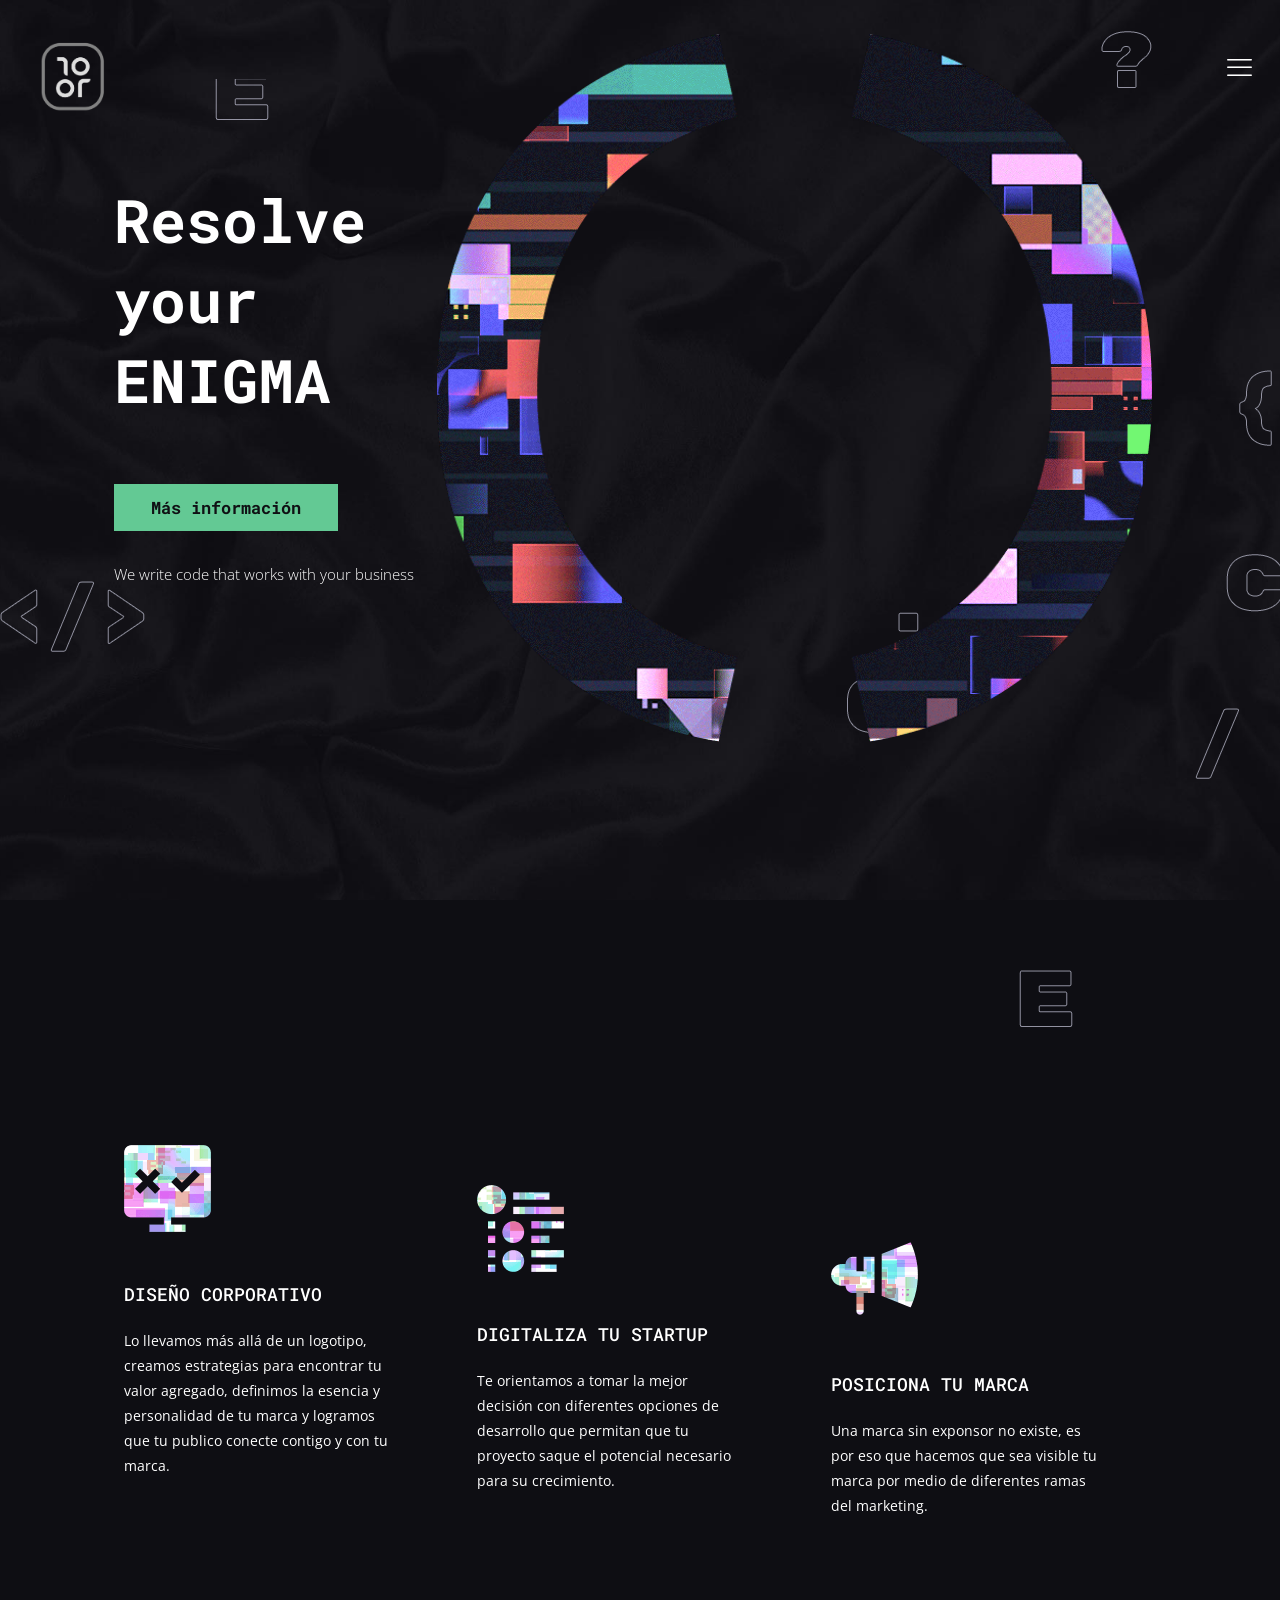
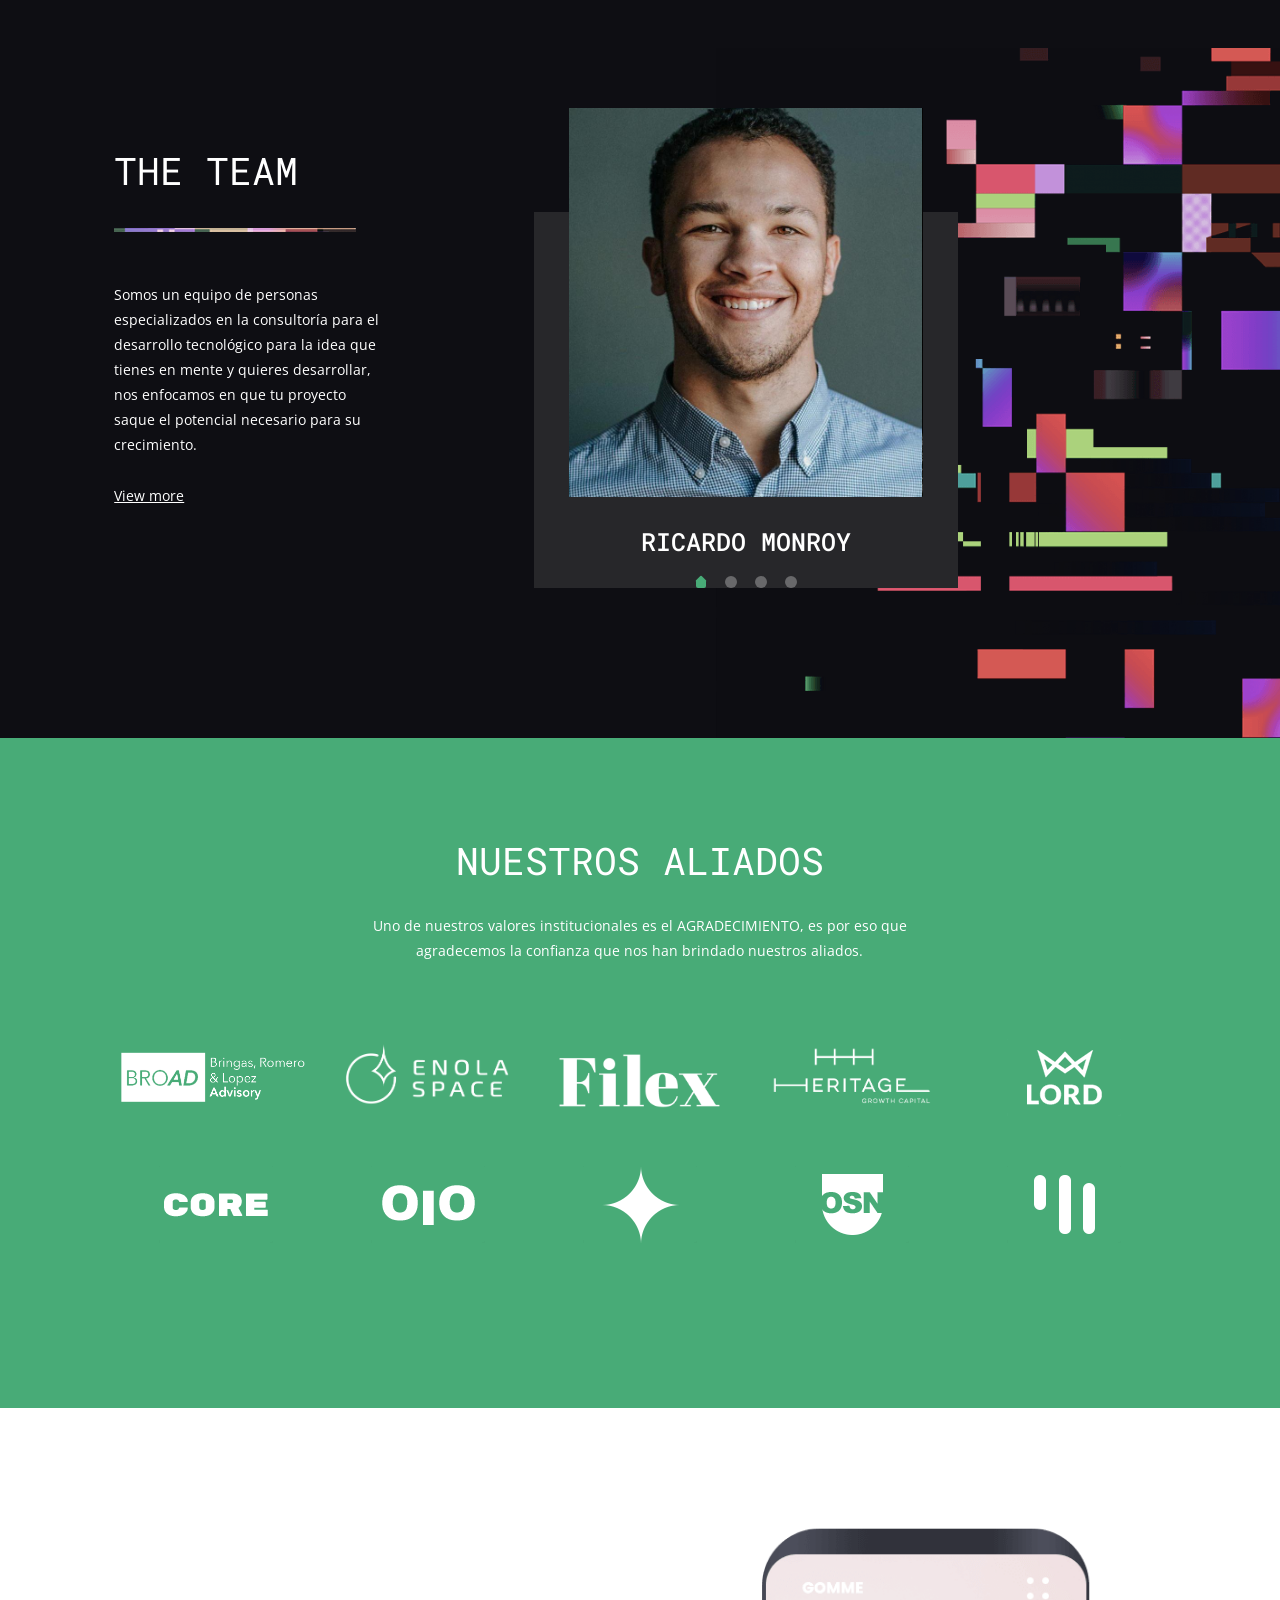
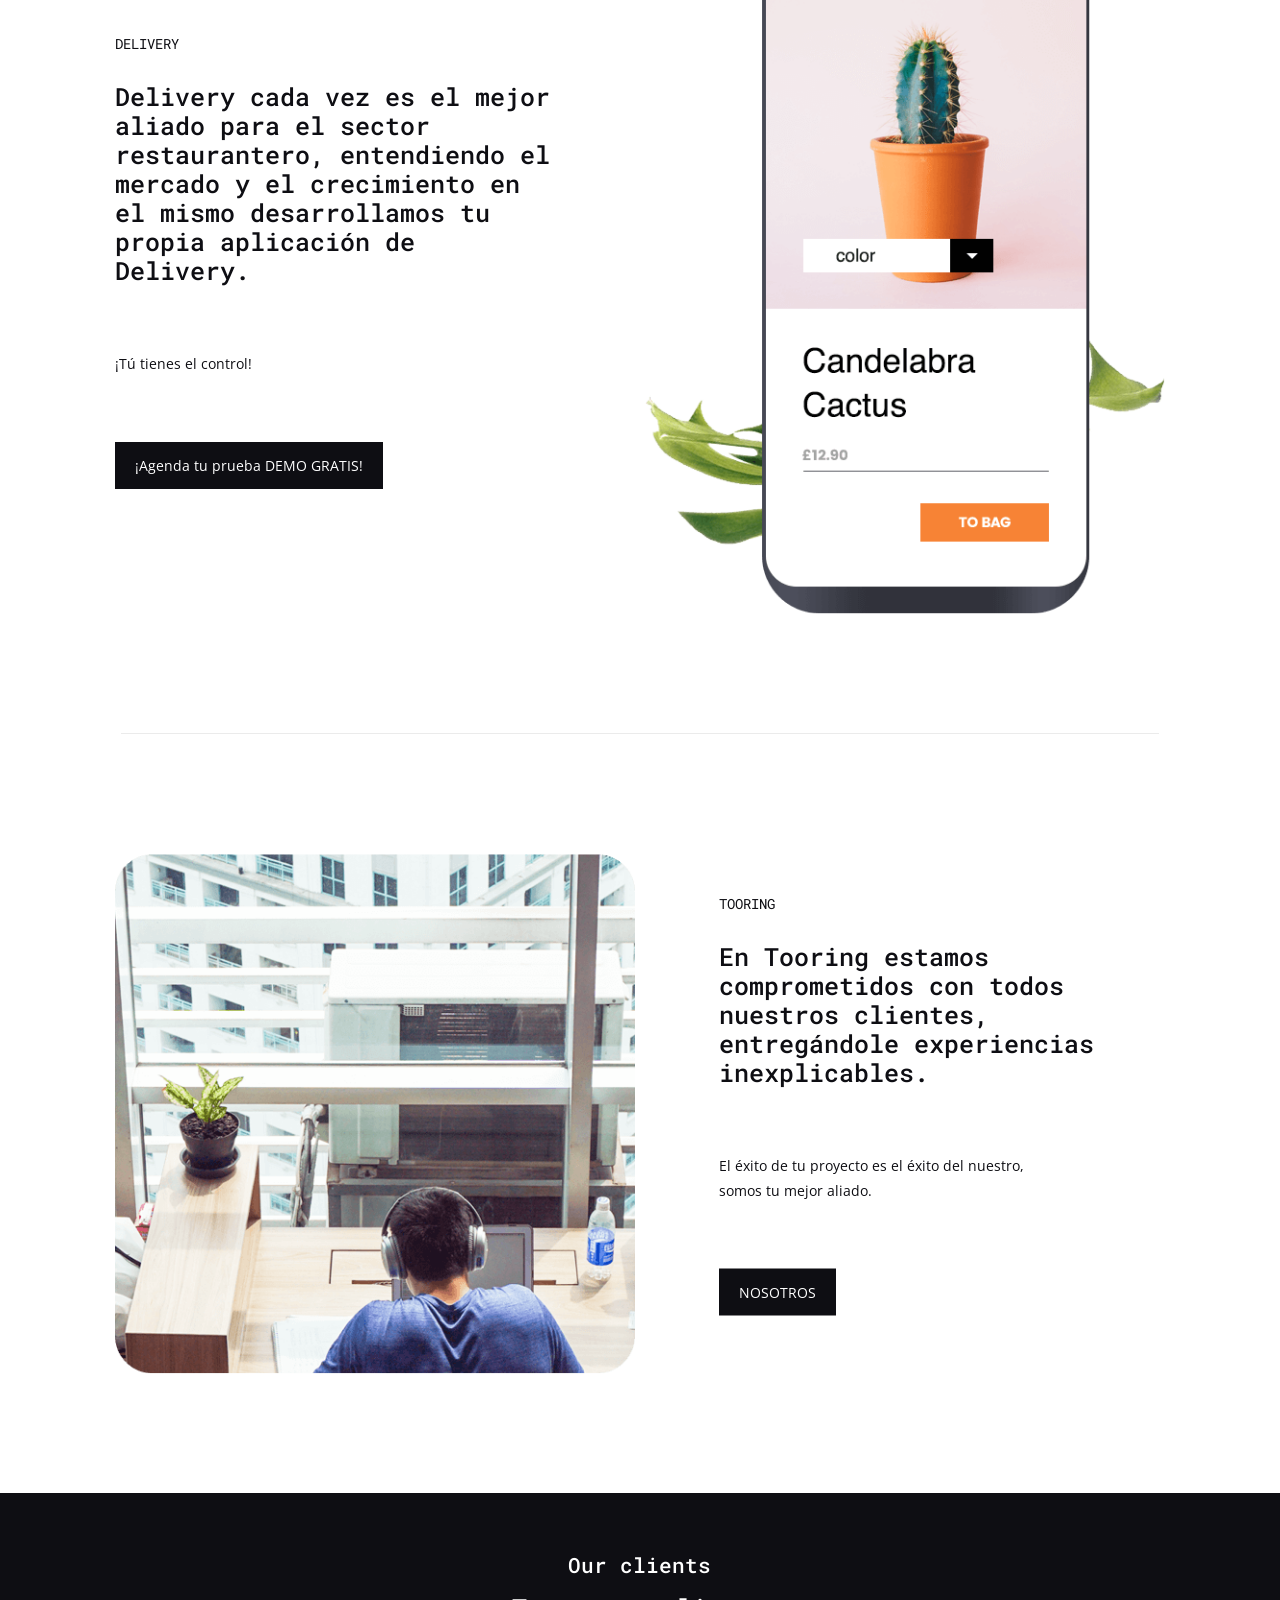
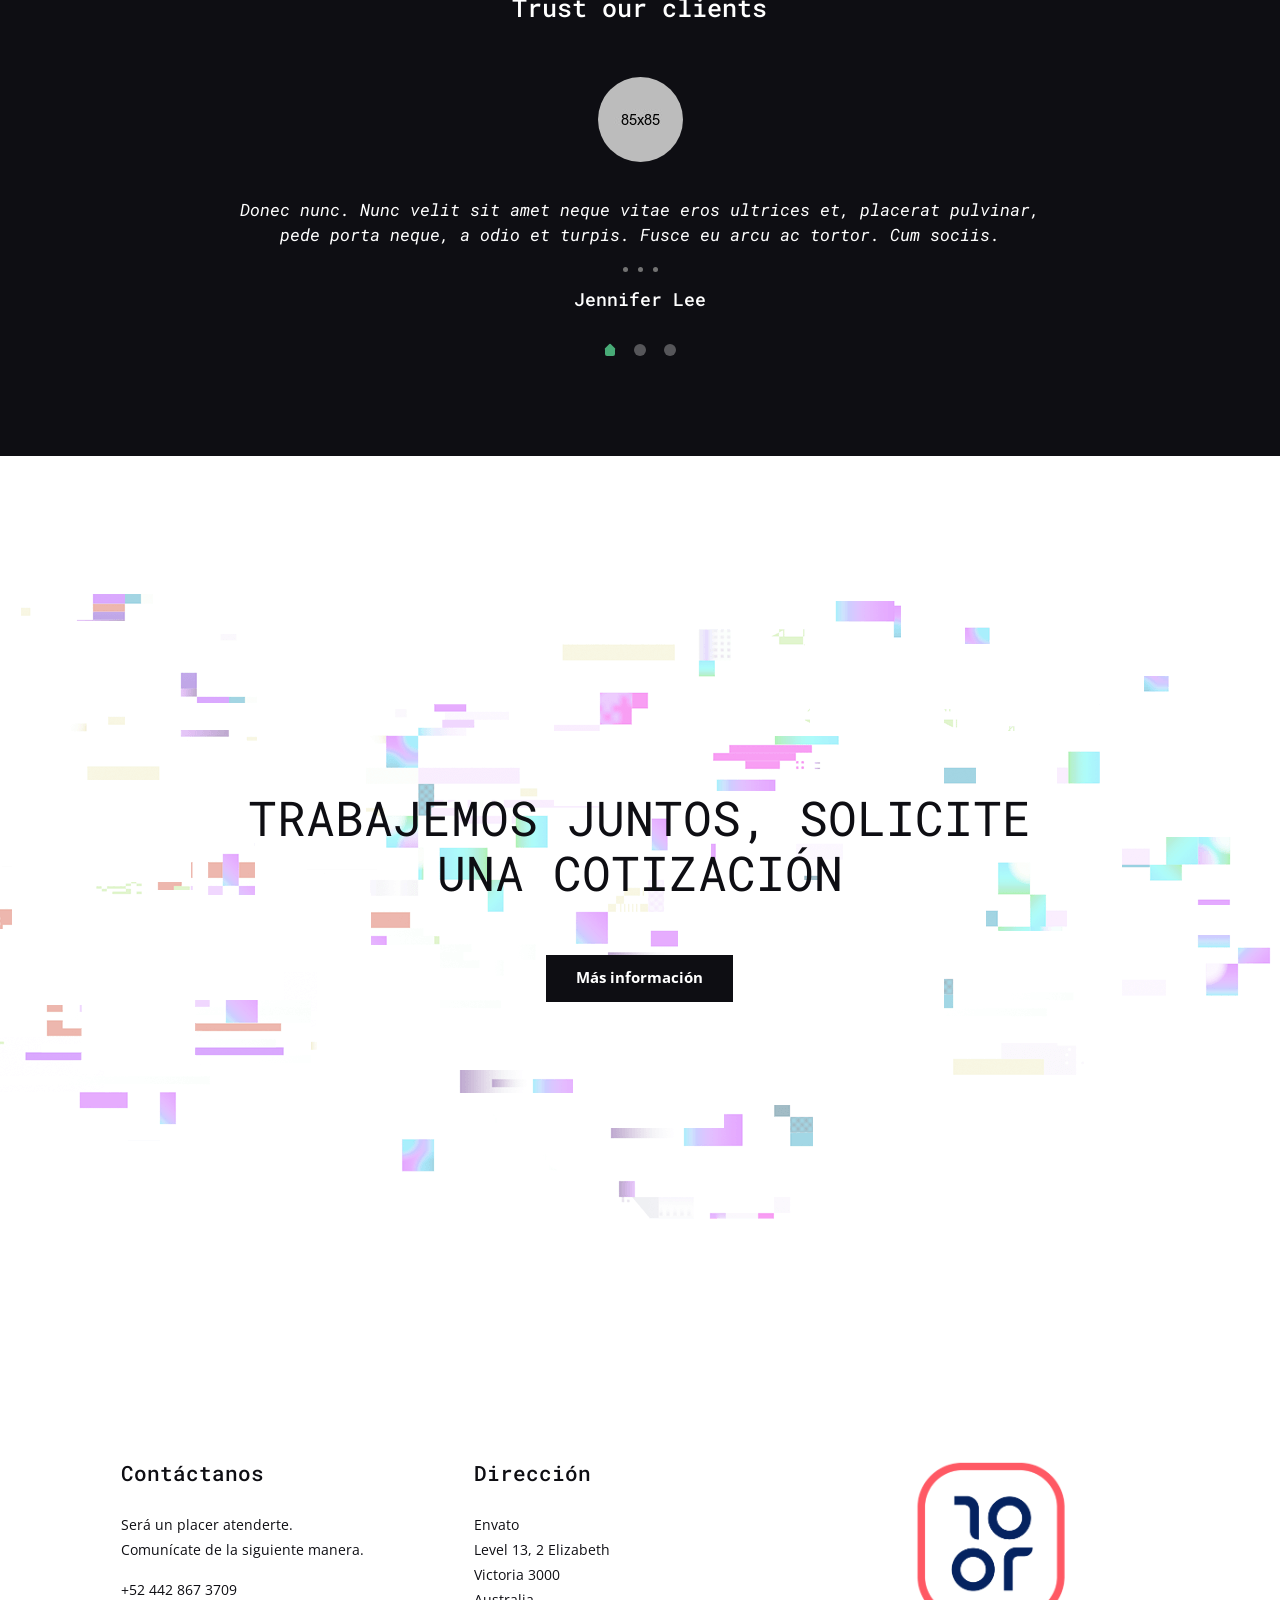
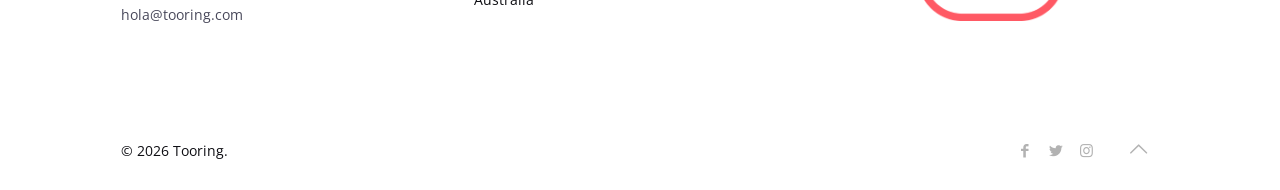
==== commit 8790bc44: "mobile home" ====
--- a/index.html
+++ b/index.html
@@ -75,106 +75,44 @@
                     </div>
                 </div>
 
-                <div class="mfn-main-slider" id="mfn-rev-slider">
-                    <div id="rev_slider_1_1_wrapper" class="rev_slider_wrapper fullwidthbanner-container" data-source="gallery" style="margin:0px auto;background:rgba(15,15,20,0);padding:0px;margin-top:0px;margin-bottom:0px;">
-                        <div id="rev_slider_1_1" class="rev_slider fullwidthabanner" style="display:none;" data-version="5.4.8.3">
-                            <ul>
-                                <li data-index="rs-1" data-transition="fade" data-slotamount="default" data-hideafterloop="0" data-hideslideonmobile="off" data-easein="default" data-easeout="default" data-masterspeed="300" data-rotate="0" data-saveperformance="off" data-data-param1
-                                    data-param2 data-param3 data-param4 data-param5 data-param6 data-param7 data-param8 data-param9 data-param10 data-description>
-                                    <!-- <img src="images/transparent.png" data-bgposition="center center" data-bgfit="cover" data-bgrepeat="no-repeat" data-bgparallax="off" class="rev-slidebg"> -->
-                                    <div class="tp-caption tp-resizeme rs-parallaxlevel-12" 
-                                        id="slide-1-layer-8" data-x data-y data-width="['none','none','none','none']" 
-                                        data-height="['full','full','full','full']" 
-                                        data-type="image" 
-                                        data-responsive_offset="on" 
-                                        data-frames='[{"delay":50,"speed":350,"frame":"0","from":"opacity:0;","to":"o:1;","ease":"Power3.easeInOut"},{"delay":"wait","speed":310,"frame":"999","to":"opacity:0;","ease":"Power3.easeInOut"}]'
-                                        data-textAlign="['inherit','inherit','inherit','inherit']" 
-                                        data-paddingtop="[0,0,0,0]" 
-                                        data-paddingright="[0,0,0,0]" 
-                                        data-paddingbottom="[0,0,0,0]" 
-                                        data-paddingleft="[0,0,0,0]" 
-                                        style="z-index: 5;">
-                                            <img src="images/code2-slider-bg2.png" data-ww="1909px" data-hh="full">
-                                    </div>
-                                    <div class="tp-caption tp-resizeme rs-parallaxlevel-3" 
-                                        id="slide-1-layer-1" 
-                                        data-x="right" data-hoffset="['45','33','-500','45']"
-                                        data-y="center" data-voffset="['-57','-57','0','0']"
-                                        data-width="['none','none','none','none']" 
-                                        data-height="['none','none','none','full']" 
-
-                                        data-type="image" 
-                                        data-responsive_offset="on"
-
-                                        data-frames='[{"delay":450,"speed":810,"frame":"0","from":"z:0;rX:0;rY:0;rZ:0;sX:0.9;sY:0.9;skX:0;skY:0;opacity:0;","to":"o:1;","ease":"Power3.easeOut"},{"delay":"wait","speed":310,"frame":"999","to":"opacity:0;","ease":"Power3.easeInOut"}]'
-                                        data-textAlign="['inherit','inherit','inherit','inherit']" 
-                                        data-paddingtop="[0,0,0,0]" 
-                                        data-paddingright="[0,0,0,0]" 
-                                        data-paddingbottom="[0,0,0,0]" 
-                                        data-paddingleft="[0,0,0,0]" 
-                                        style="z-index: 6;">
-                                        <img src="images/code2_gif-1.gif" data-ww="700px" data-hh="['693px','693px','693px','full']">
-                                    </div>
-                                    <!-- <div class="wrapper_imgCircle">
-                                    </div> -->
-                                    <div class="tp-caption tp-resizeme rs-parallaxlevel-5" 
-                                        id="slide-1-layer-7" 
-                                        data-x="center" data-hoffset 
-                                        data-y="center" data-voffset="1"
-                                        data-width="['full-proportional','full-proportional','full-proportional','full-proportional']" 
-                                        data-height="['full-proportional','full-proportional','full-proportional','full-proportional']"
-                                        data-type="image" 
-                                        data-responsive_offset="on" 
-                                        data-frames='[{"delay":10,"speed":410,"frame":"0","from":"opacity:0;","to":"o:1;","ease":"Power3.easeInOut"},{"delay":"wait","speed":310,"frame":"999","to":"opacity:0;","ease":"Power3.easeInOut"}]'
-                                        data-textAlign="['inherit','inherit','inherit','inherit']" 
-                                        data-paddingtop="[0,0,0,0]" 
-                                        data-paddingright="[0,0,0,0]" 
-                                        data-paddingbottom="[0,0,0,0]" 
-                                        data-paddingleft="[0,0,0,0]" 
-                                        style="z-index: 7;">
-                                            <img src="images/code2-slider-bg1.png" data-ww="full-proportional" data-hh="full-proportional">
-                                    </div>
-                                    <div class="tp-caption tp-resizeme" 
-                                        id="slide-1-layer-3" 
-                                        data-x="center" data-hoffset="['-400','33','-500','500']"
-                                        data-y="155" 
-                                        data-width="['auto']" 
-                                        data-height="['auto']" 
-
-                                        data-type="text" 
-                                        data-responsive_offset="on" 
-                                        data-frames='[{"delay":10,"speed":410,"frame":"0","from":"opacity:0;","to":"o:1;","ease":"Power3.easeInOut"},{"delay":"wait","speed":310,"frame":"999","to":"opacity:0;","ease":"Power3.easeInOut"}]'
-                                        data-textAlign="['inherit','inherit','inherit','inherit']" 
-                                        data-paddingtop="[40,0,0,0]" 
-                                        data-paddingright="[0,0,0,0]" 
-                                        data-paddingbottom="[0,0,0,0]" 
-                                        data-paddingleft="[0,0,0,0]" 
-                                        style="z-index: 8; white-space: nowrap; font-size: 60px; line-height: 80px; font-weight: 700; color: #fff; letter-spacing: 0px;font-family:Roboto Mono;">
-                                            Resolve 
-                                            <br> your 
-                                            <br> ENIGMA
-                                    </div>
-                                    <div class="tp-caption rev-btn" id="slide-1-layer-5" data-x="44" data-y="480" data-width="['auto']" data-height="['auto']" data-type="button" data-actions='[{"event":"click","action":"scrollbelow","offset":"-85px","delay":"100","speed":"700","ease":"Linear.easeNone"}]'
-                                        data-responsive_offset="on" data-frames='[{"delay":10,"speed":430,"frame":"0","from":"opacity:0;","to":"o:1;","ease":"Power3.easeInOut"},{"delay":"wait","speed":310,"frame":"999","to":"opacity:0;","ease":"Power3.easeInOut"},{"frame":"hover","speed":"0","ease":"Linear.easeNone","to":"o:1;rX:0;rY:0;rZ:0;z:0;","style":"c:rgba(0,0,0,1);bg:rgba(255,255,255,1);bs:solid;bw:0 0 0 0;"}]'
-                                        data-textAlign="['inherit','inherit','inherit','inherit']" data-paddingtop="[15,15,15,15]" data-paddingright="[35,35,35,35]" data-paddingbottom="[15,15,15,15]" data-paddingleft="[35,35,35,35]" style="z-index: 9; white-space: nowrap; font-size: 17px; line-height: 17px; font-weight: 700; color: #101014; letter-spacing: px;font-family:Roboto Mono;background-color:rgb(99,201,148);border-color:rgba(0,0,0,1);outline:none;box-shadow:none;box-sizing:border-box;-moz-box-sizing:border-box;-webkit-box-sizing:border-box;cursor:pointer;">
-                                        Más información
-                                    </div>
-                                    <div class="tp-caption tp-resizeme" id="slide-1-layer-6" data-x="48" data-y="566" data-width="['auto']" data-height="['auto']" data-type="text" data-responsive_offset="on" data-frames='[{"delay":10,"speed":430,"frame":"0","from":"opacity:0;","to":"o:1;","ease":"Power3.easeInOut"},{"delay":"wait","speed":310,"frame":"999","to":"opacity:0;","ease":"Power3.easeInOut"}]'
-                                        data-textAlign="['inherit','inherit','inherit','inherit']" data-paddingtop="[0,0,0,0]" data-paddingright="[0,0,0,0]" data-paddingbottom="[0,0,0,0]" data-paddingleft="[0,0,0,0]" style="z-index: 10; white-space: nowrap; font-size: 15px; line-height: 22px; font-weight: 300; color: #fff; letter-spacing: 0px;font-family:open sans;">
-                                        We write code that works with your business
-                                    </div>
-                                </li>
-                            </ul>
-                            <div class="tp-bannertimer tp-bottom" style="visibility: hidden !important;"></div>
-                        </div>
-                    </div>
-                </div>
+                
             </header>
         </div>
+
         <div id="Content">
             <div class="content_wrapper clearfix">
                 <div class="sections_group">
                     <div class="entry-content">
+                        <div class="section mcb-section dark content_header" id="home" style="background-image:url('images/code2-slider-bg1.png'), url('images/code2-slider-bg2.png');background-repeat:no-repeat;background-position:center, left top;">
+                            <div class="section_wrapper mcb-section-inner">
+                                <div class="wrap mcb-wrap one-third valign-top move-up clearfix" data-mobile="no-up">
+                                    <div class="mcb-wrap-inner">
+                                        <div class="column mcb-column five-sixth column_column">
+                                            <div class="column_attr clearfix">
+                                                <div class="content_text">
+                                                    Resolve <br> your <br> ENIGMA
+                                                </div>
+                                                <div class="btn_green">
+                                                    Más información
+                                                </div>
+                                                <div class="subtitle">
+                                                    We write code that works with your business
+                                                </div>
+                                            </div>
+                                        </div>
+                                    </div>
+                                </div>
+                                <div class="one-third content_gif">
+                                    <div class="mcb-wrap-inner">
+                                        <div class="column mcb-column one column_column">
+                                            <div class="column_attr clearfix">
+                                                <img src="images/code2_gif-1.gif" alt="">
+                                            </div>
+                                        </div>
+                                    </div>
+                                </div>
+                            </div>
+                        </div>
                         <div class="section mcb-section dark" style="padding-top:130px;padding-bottom:75px;background-image:url(images/code2-home-section-bg.png);background-repeat:no-repeat;background-position:center;">
                             <div class="section_wrapper mcb-section-inner">
                                 <div class="wrap mcb-wrap one-third valign-top move-up clearfix" style="padding:0 1%;margin-top:-90px" data-mobile="no-up">
@@ -388,16 +326,15 @@
                                                     <div class="mcb-wrap-inner">
                                                         <div class="column mcb-column one column_column">
                                                             <div class="column_attr clearfix">
-                                                                <h6>OUR FINEST MOMENTS</h6>
+                                                                <h6>DELIVERY</h6>
                                                                 <hr class="no_line" style="margin:0 auto 10px">
-                                                                <h3>Digital campaign and responsive website creation.</h3>
+                                                                <h3>Delivery cada vez es el mejor aliado para el sector restaurantero, entendiendo el mercado y el crecimiento en el mismo desarrollamos tu propia aplicación de Delivery.</h3>
                                                                 <hr class="no_line" style="margin:0 auto 50px">
                                                                 <p style="margin-right: 30%;">
-                                                                    Duis dignissim mi ut laoreet mollis. Nunc id tellus finibus, eleifend mi vel, maximus justo. Maecenas mi tortor, pellentesque a aliquam ut, fringilla eleifend lectus. Maecenas ultrices tellus sit amet sem placerat tempor. Maecenas eget arcu venenatis,
-                                                                    sagittis felis sit amet.
+                                                                    ¡Tú tienes el control!
                                                                 </p>
                                                                 <hr class="no_line" style="margin:0 auto 50px">
-                                                                <a class="button button_size_2 button_js" href="#"><span class="button_label">READ MORE</span></a>
+                                                                <a class="button button_size_2 button_js" href="pages/hire-us.html"><span class="button_label">¡Agenda tu prueba DEMO GRATIS!</span></a>
                                                             </div>
                                                         </div>
                                                     </div>
@@ -443,15 +380,16 @@
                                                     <div class="mcb-wrap-inner">
                                                         <div class="column mcb-column one column_column">
                                                             <div class="column_attr clearfix">
-                                                                <h6>WE ARE FAMILY</h6>
+                                                                <h6>TOORING</h6>
                                                                 <hr class="no_line" style="margin:0 auto 10px">
-                                                                <h3>Multi-award winning digital agency in London.</h3>
+                                                                <h3>En Tooring estamos comprometidos con todos nuestros clientes, entregándole experiencias inexplicables.
+                                                                    </h3>
                                                                 <hr class="no_line" style="margin:0 auto 50px">
                                                                 <p style="margin-right: 30%;">
-                                                                    Sed ultrices nisl velit, eu ornare est ullamcorper a. Nunc quis nibh magna. Proin risus erat, fringilla vel purus sit amet, mattis porta enim. Duis fermentum faucibus est, sed vehicula velit sodales vitae. Mauris mollis lobortis.
+                                                                    El éxito de tu proyecto es el éxito del nuestro, somos tu mejor aliado.
                                                                 </p>
                                                                 <hr class="no_line" style="margin:0 auto 50px">
-                                                                <a class="button button_size_2 button_js" href="content/company3/about.html"><span class="button_label">ABOUT US</span></a>
+                                                                <a class="button button_size_2 button_js" href="pages/about.html"><span class="button_label">NOSOTROS</span></a>
                                                             </div>
                                                         </div>
                                                     </div>
--- a/css/custom.css
+++ b/css/custom.css
@@ -30,6 +30,39 @@
     width: auto !important;
     /* height: 80vh !important; */
 }
+
+.content_header {
+    height: 100vh;
+    padding-top:130px;
+    padding-bottom:75px;
+}
+.content_text {
+    padding-top:50px;z-index: 8; white-space: nowrap; 
+    font-size: 60px; 
+    line-height: 80px;
+    font-weight: 700; 
+    color: #fff; letter-spacing: 0px;font-family:Roboto Mono;
+}
+.btn_green {
+    z-index: 9; white-space: nowrap; 
+    font-size: 17px; 
+    line-height: 17px; 
+    font-weight: 700; color: #101014; font-family:Roboto Mono;background-color:rgb(99,201,148);border-color:rgba(0,0,0,1);outline:none;box-shadow:none;box-sizing:border-box;-moz-box-sizing:border-box;-webkit-box-sizing:border-box;cursor:pointer; padding: 15px 25px; text-align: center; 
+    width: 78%; margin-top: 4rem;
+}
+.subtitle {
+    z-index: 10; white-space: nowrap; 
+    font-size: 15px; 
+    line-height: 22px; 
+    font-weight: 300; color: #fff; letter-spacing: 0px;font-family:open sans;margin-top: 2rem;
+}
+.content_gif {
+    padding:0 1%; position: absolute; right: 0; top: -6rem;
+}
+.content_gif img{
+    width: 730px;
+}
+
 @media screen and (max-width: 768px) {
     .div#slide-1-layer-1 img{
         height: 100vh;
@@ -44,9 +77,28 @@
         width: 3.5rem !important;
     }
     .wrappper_logoF  {
-        text-align: left !important;
+        text-align: left !important;    
     }
-    /* img#client {
-        height: 5rem;
-    } */
+    .section#home {
+        height: 100vh !important;
+    }
+    .content_text {
+        padding-top: 30px;
+        font-size: 35px;
+        line-height: 50px;
+    }
+    .btn_green {
+        font-size: 14px;
+        width: 50%;
+    }
+    .subtitle {
+        font-size: 12px;
+    }
+    .content_gif {
+        right: -24rem; top: -8rem;
+    }
+    .content_gif img {
+        max-width: none !important;
+        width: 640px;
+    }
 }
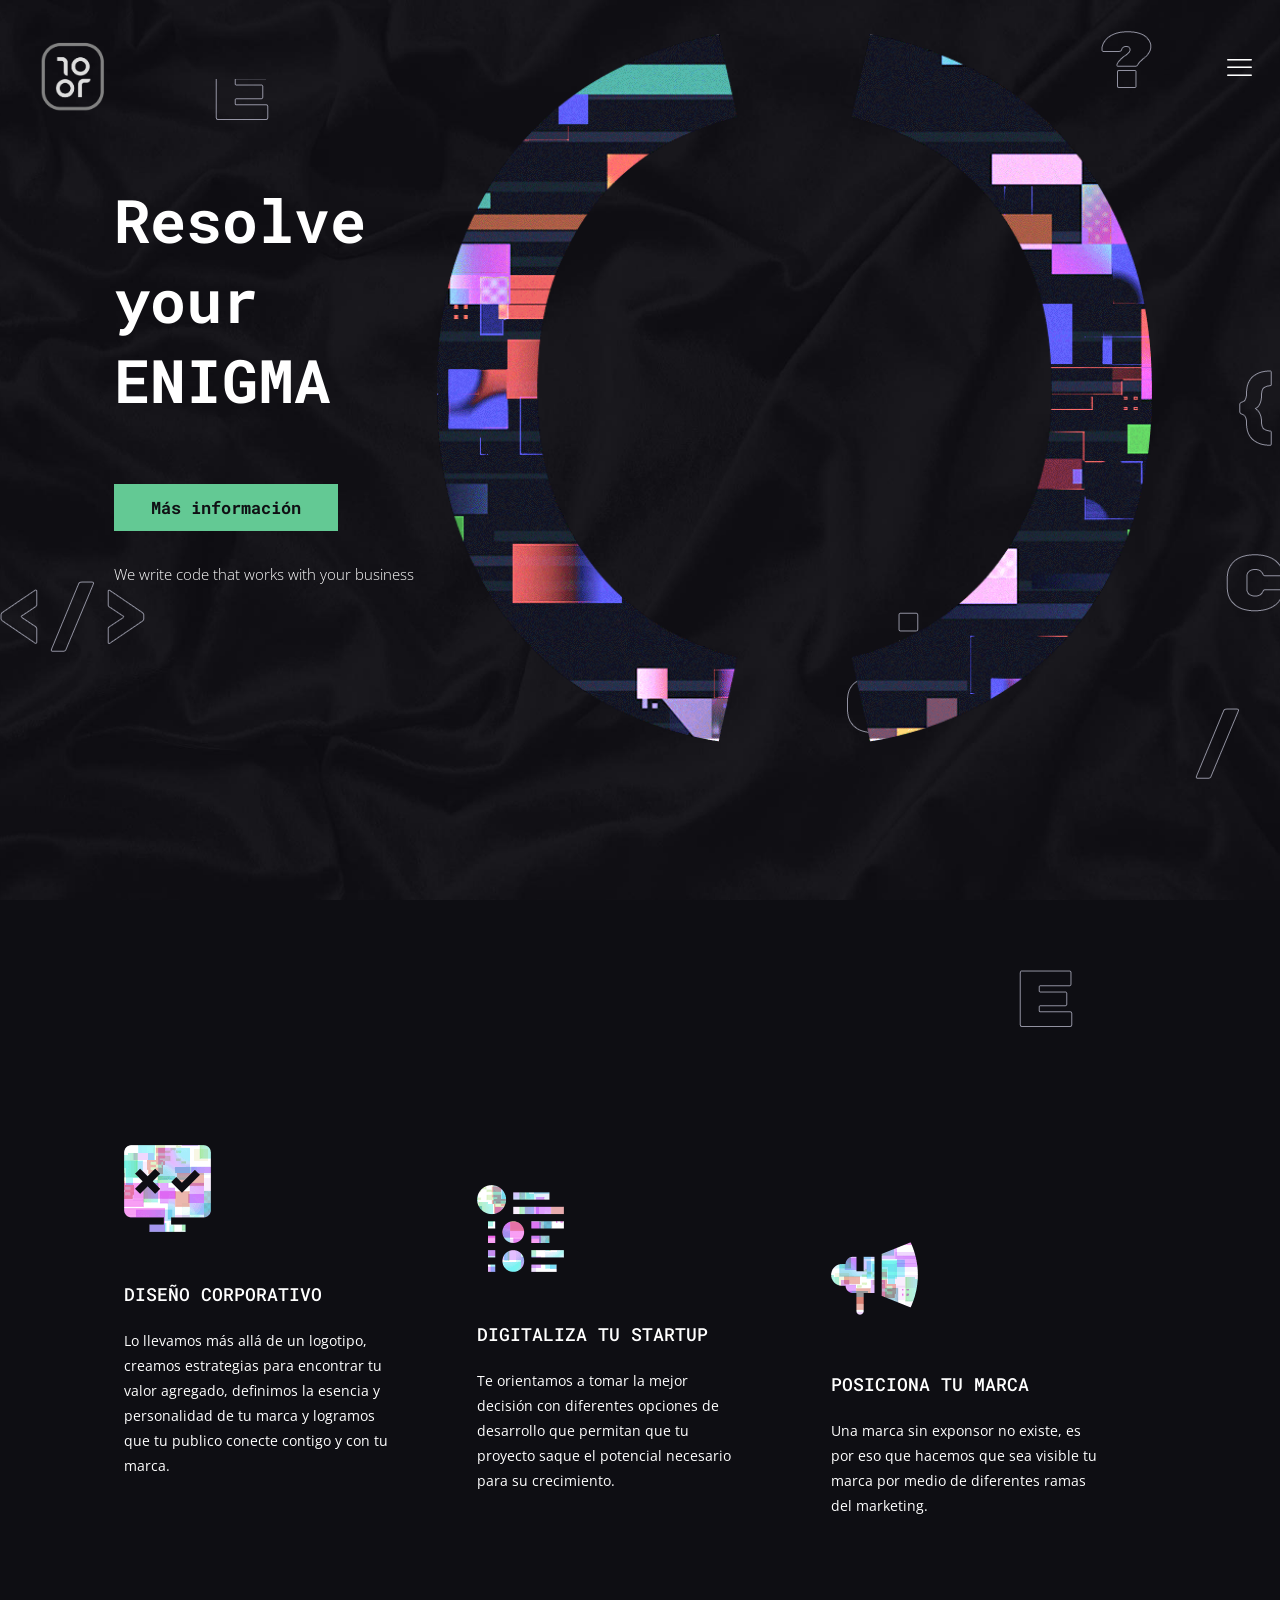
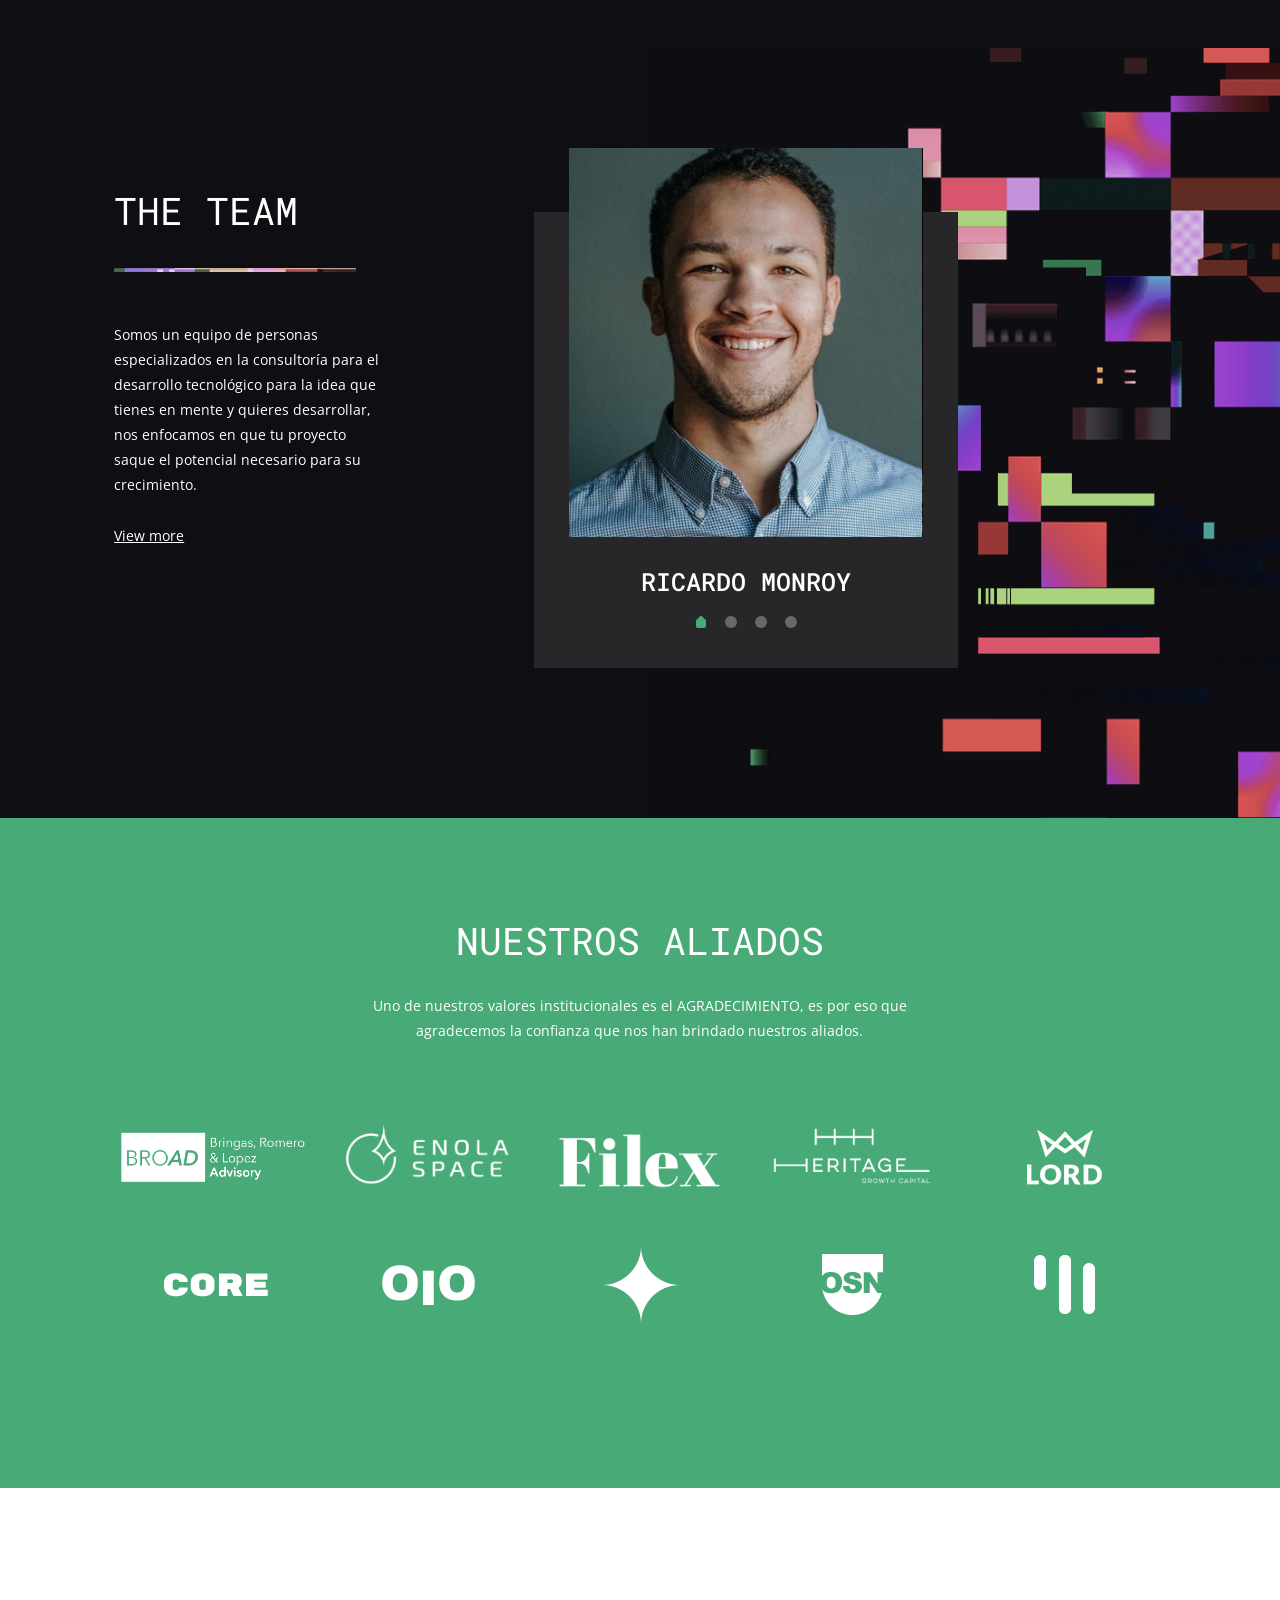
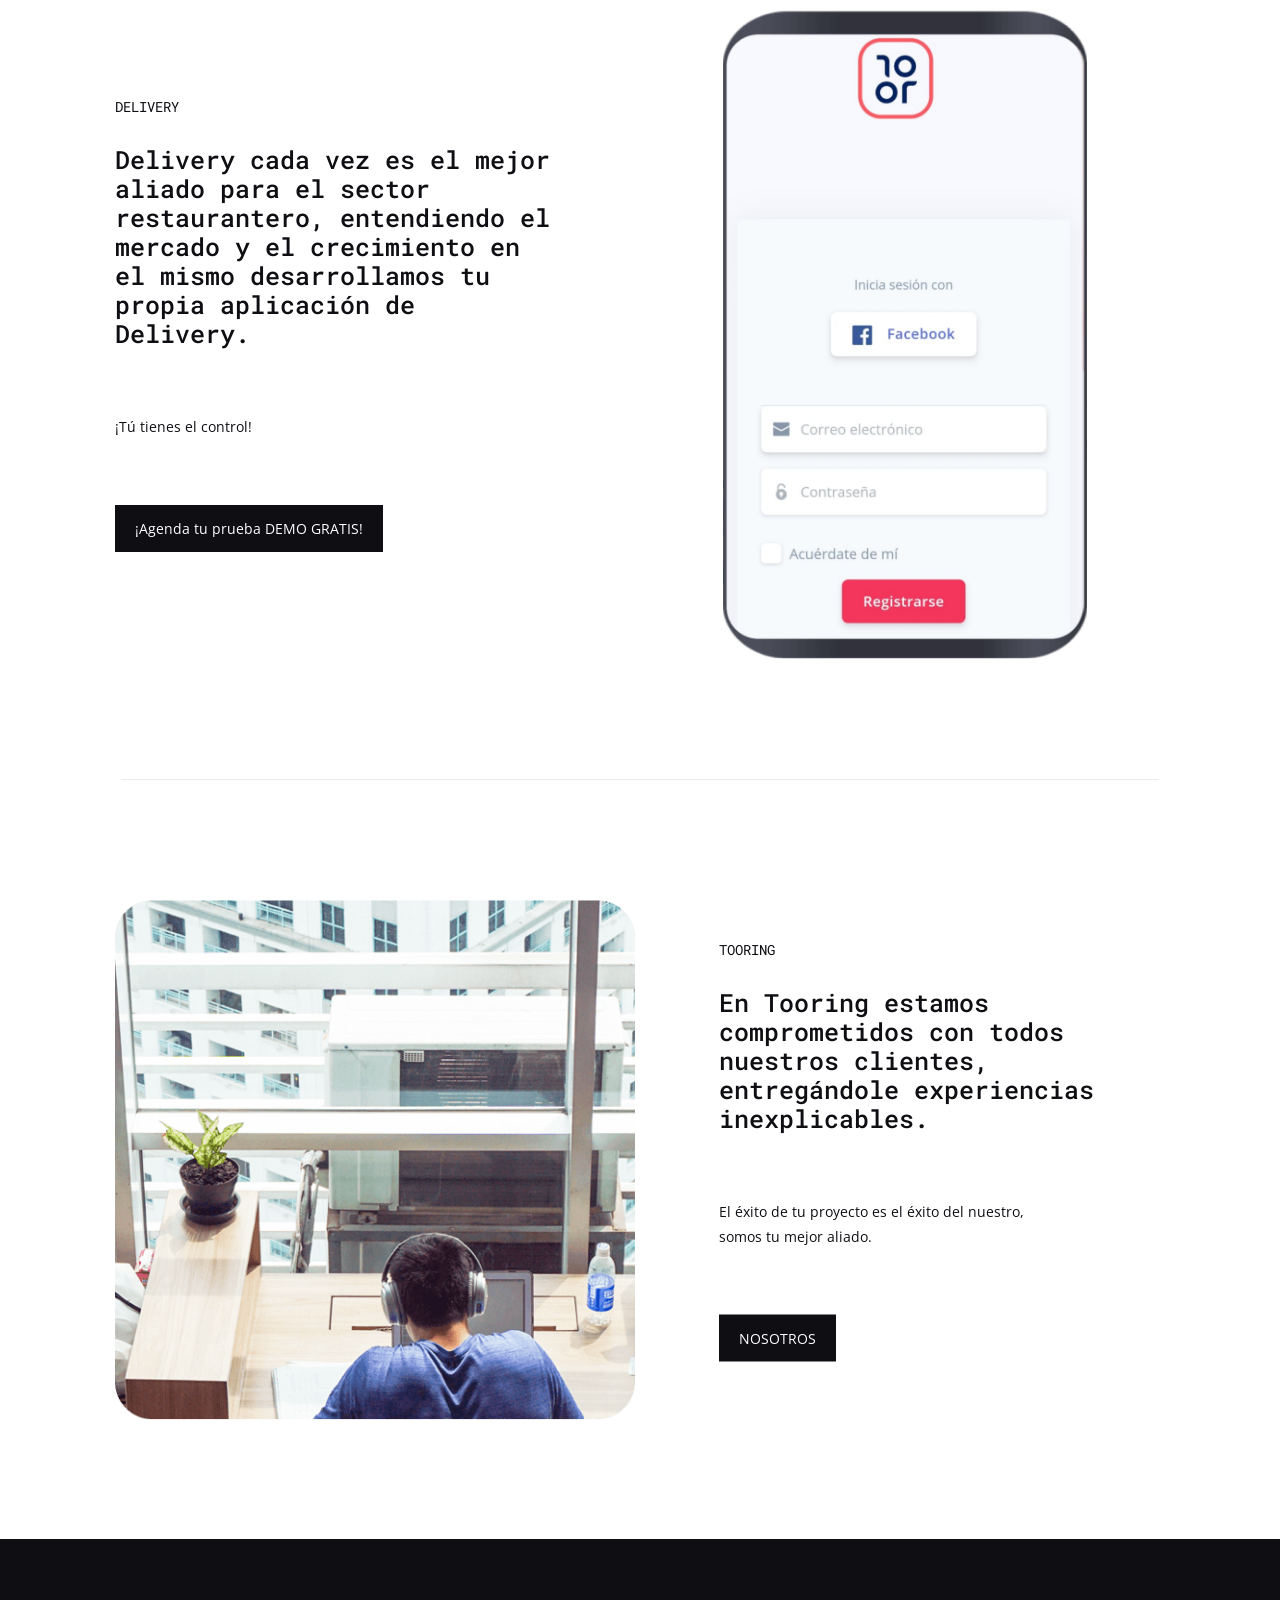
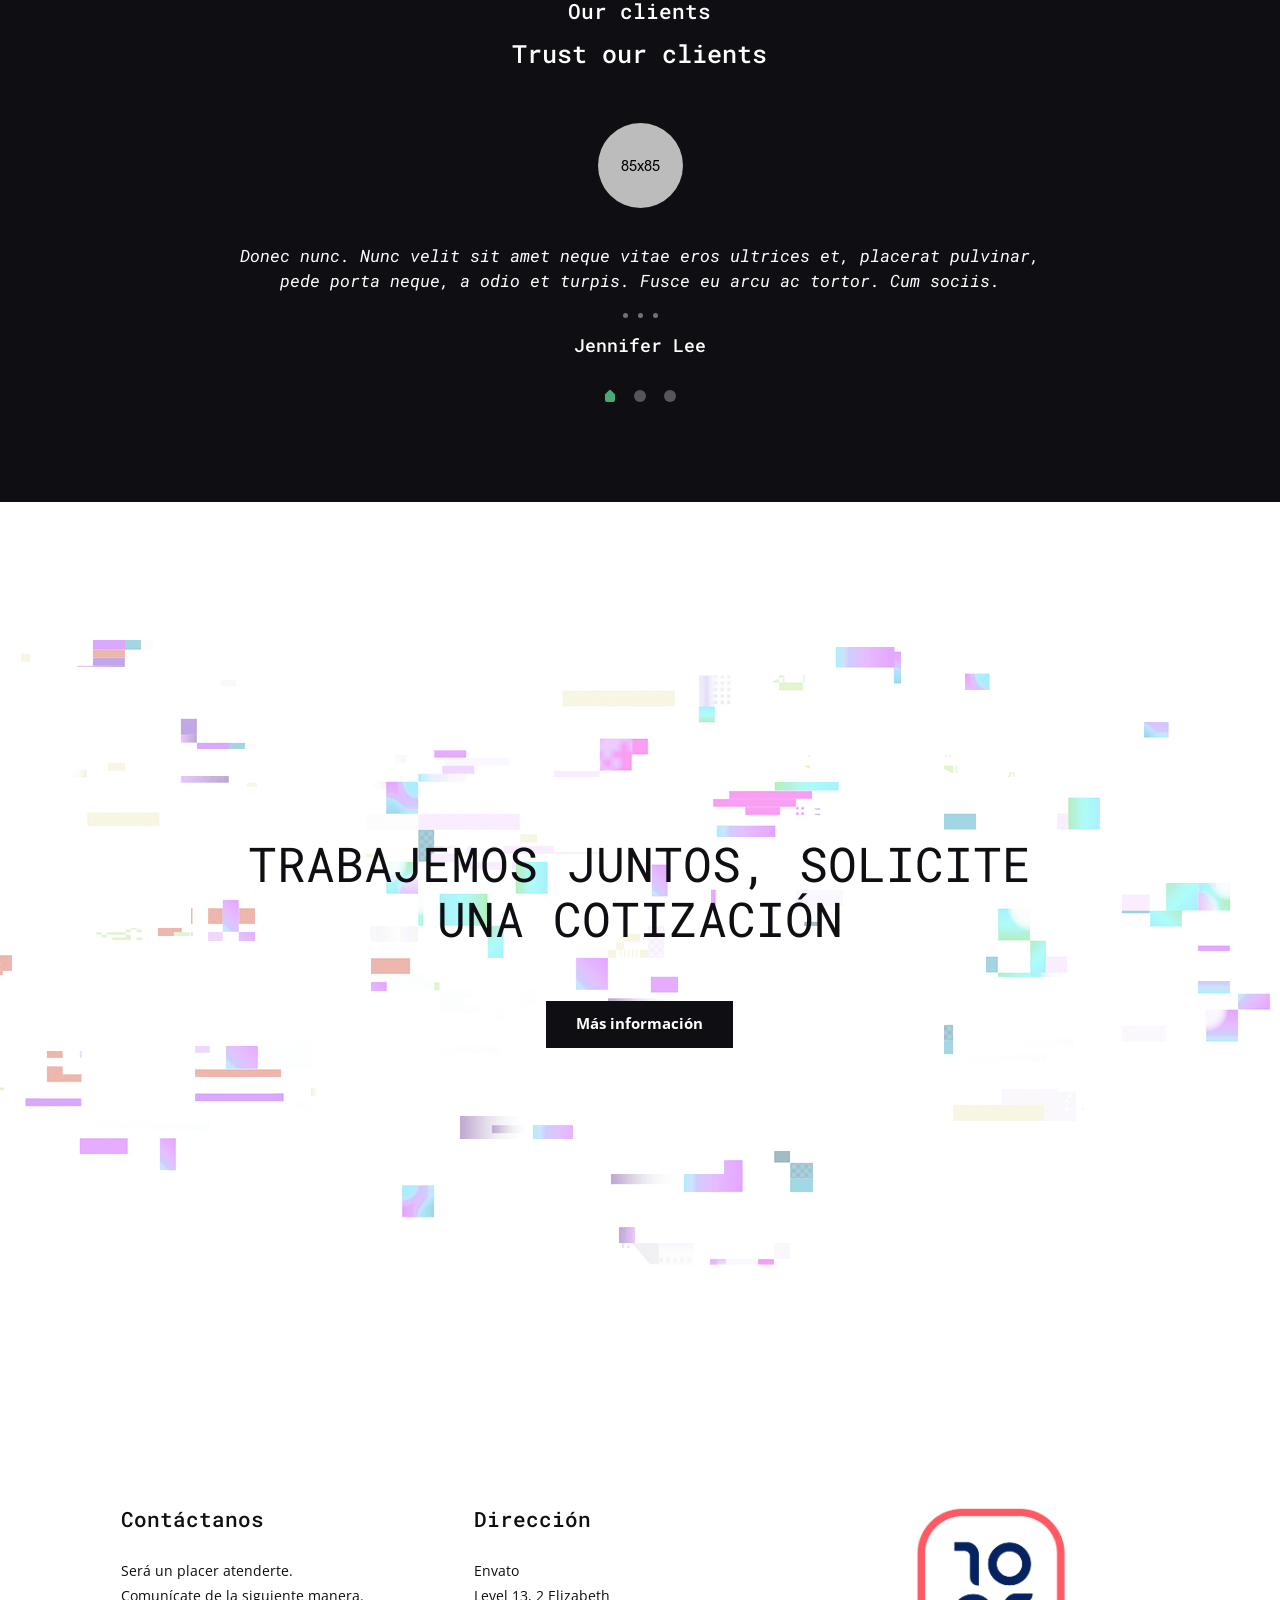
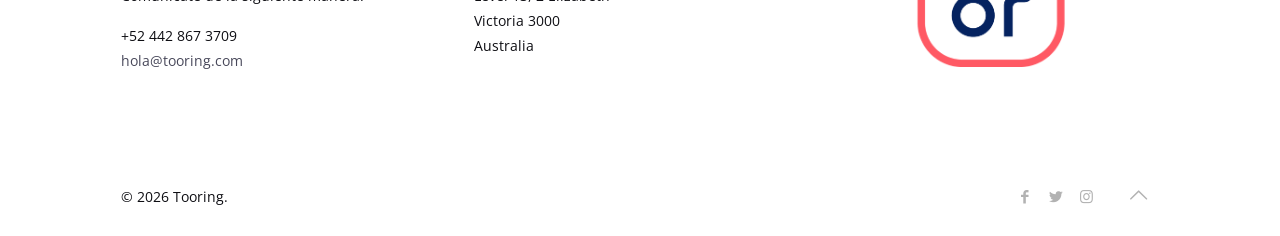
==== commit 3c920f2f: "imagen de app tooring" ====
--- a/index.html
+++ b/index.html
@@ -74,7 +74,6 @@
                         </div>
                     </div>
                 </div>
-
                 
             </header>
         </div>
@@ -344,7 +343,8 @@
                                                         <div class="column mcb-column one column_image">
                                                             <div class="image_frame image_item no_link scale-with-grid aligncenter no_border">
                                                                 <div class="image_wrapper">
-                                                                    <img class="scale-with-grid" src="images/home_company3_pic5.png">
+                                                                    <img class="scale-with-grid img_app-cel" src="images/app_cel.png">
+                                                                    <!-- <img class="scale-with-grid img_app" src="images/app.png"> -->
                                                                 </div>
                                                             </div>
                                                         </div>
--- a/css/custom.css
+++ b/css/custom.css
@@ -62,6 +62,13 @@
 .content_gif img{
     width: 730px;
 }
+img.img_app{
+    max-width: 75% !important;
+}
+img.img_app-cel{
+    max-width: 70% !important;
+    /* height: 30rem !important; */
+}
 
 @media screen and (max-width: 768px) {
     .div#slide-1-layer-1 img{
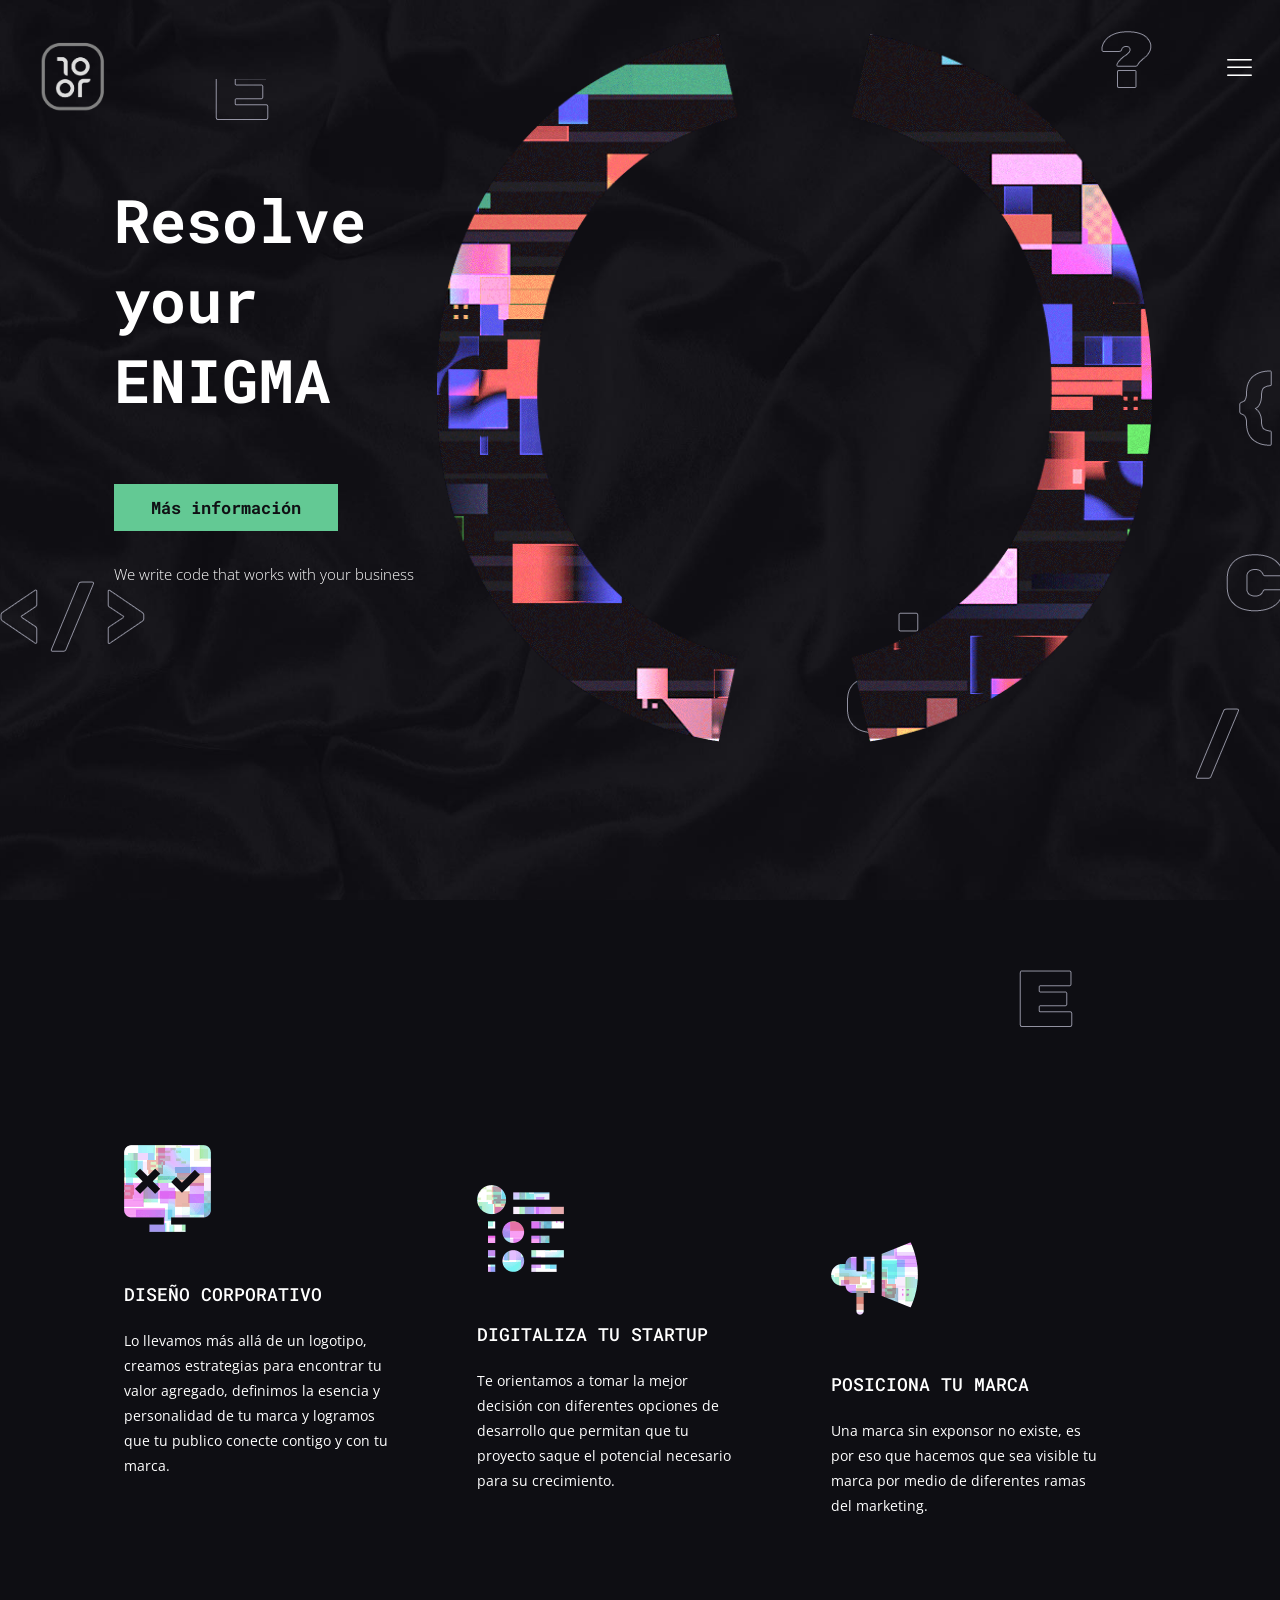
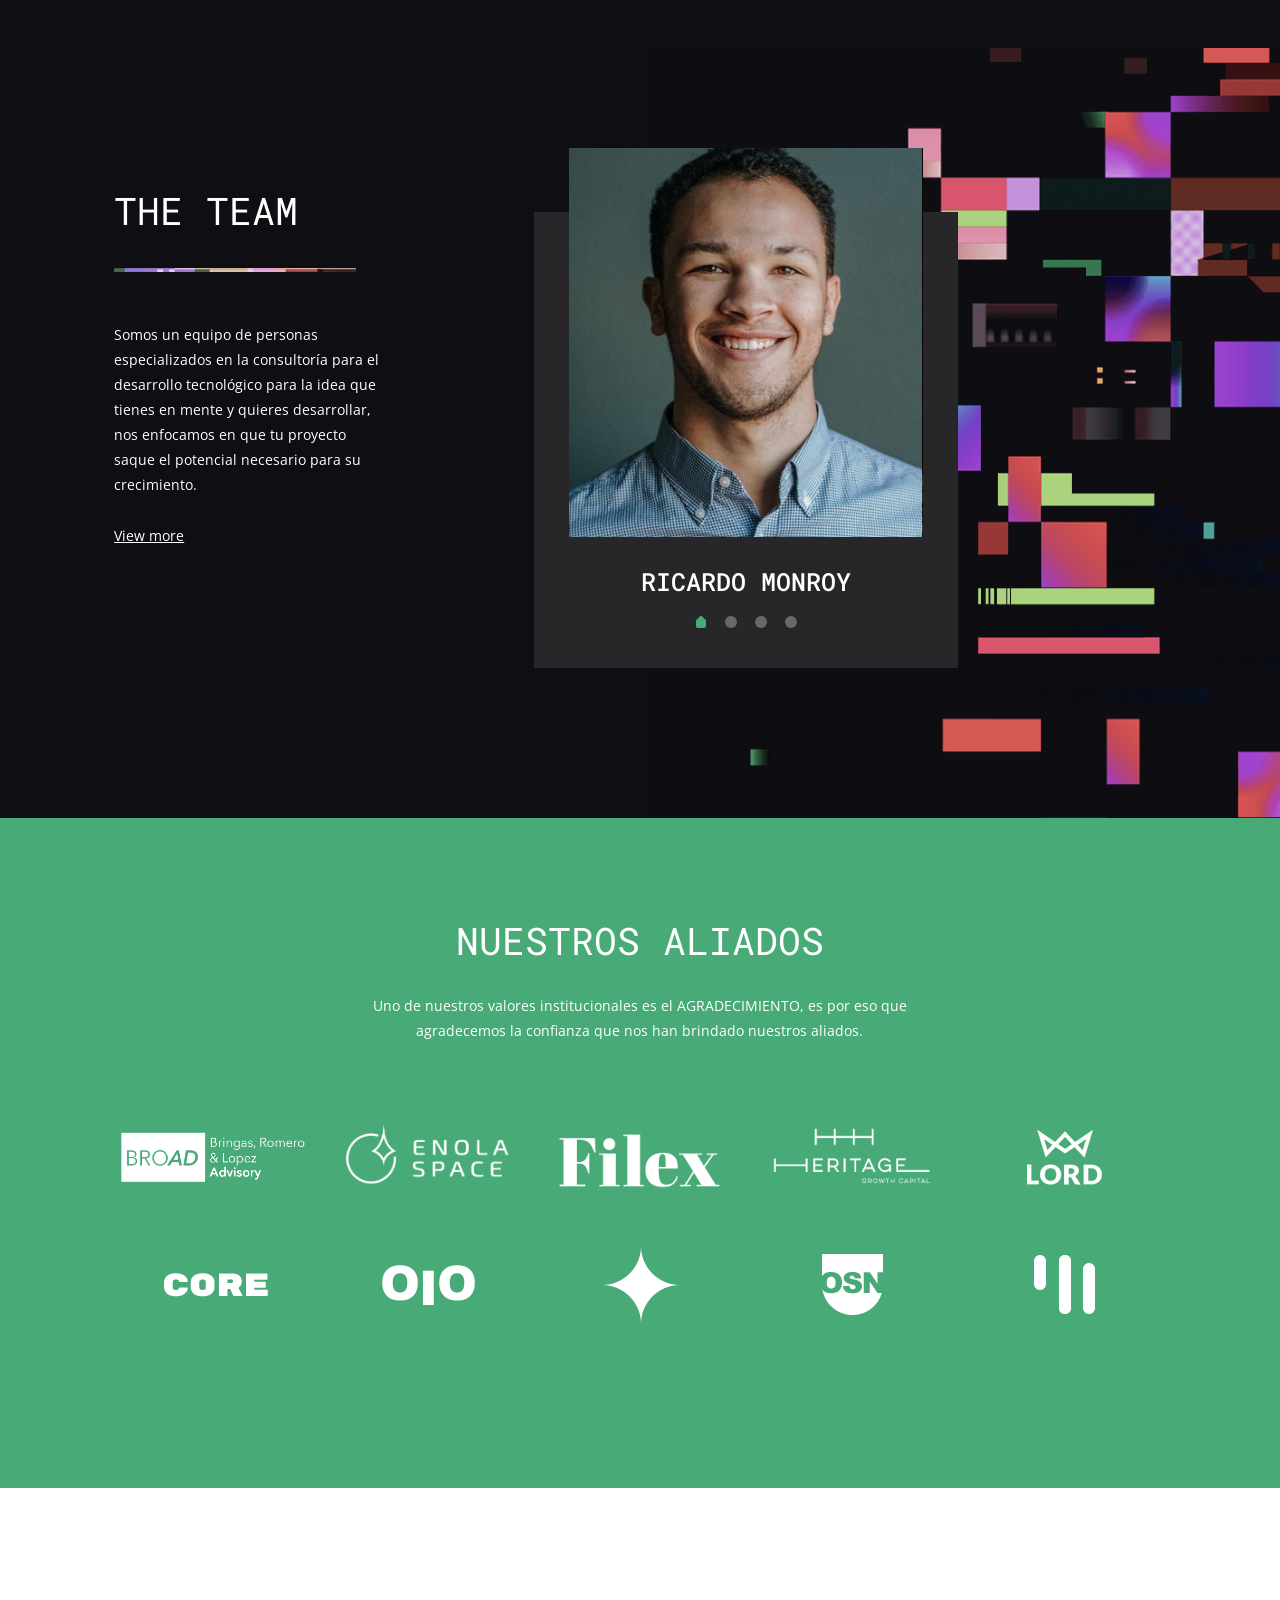
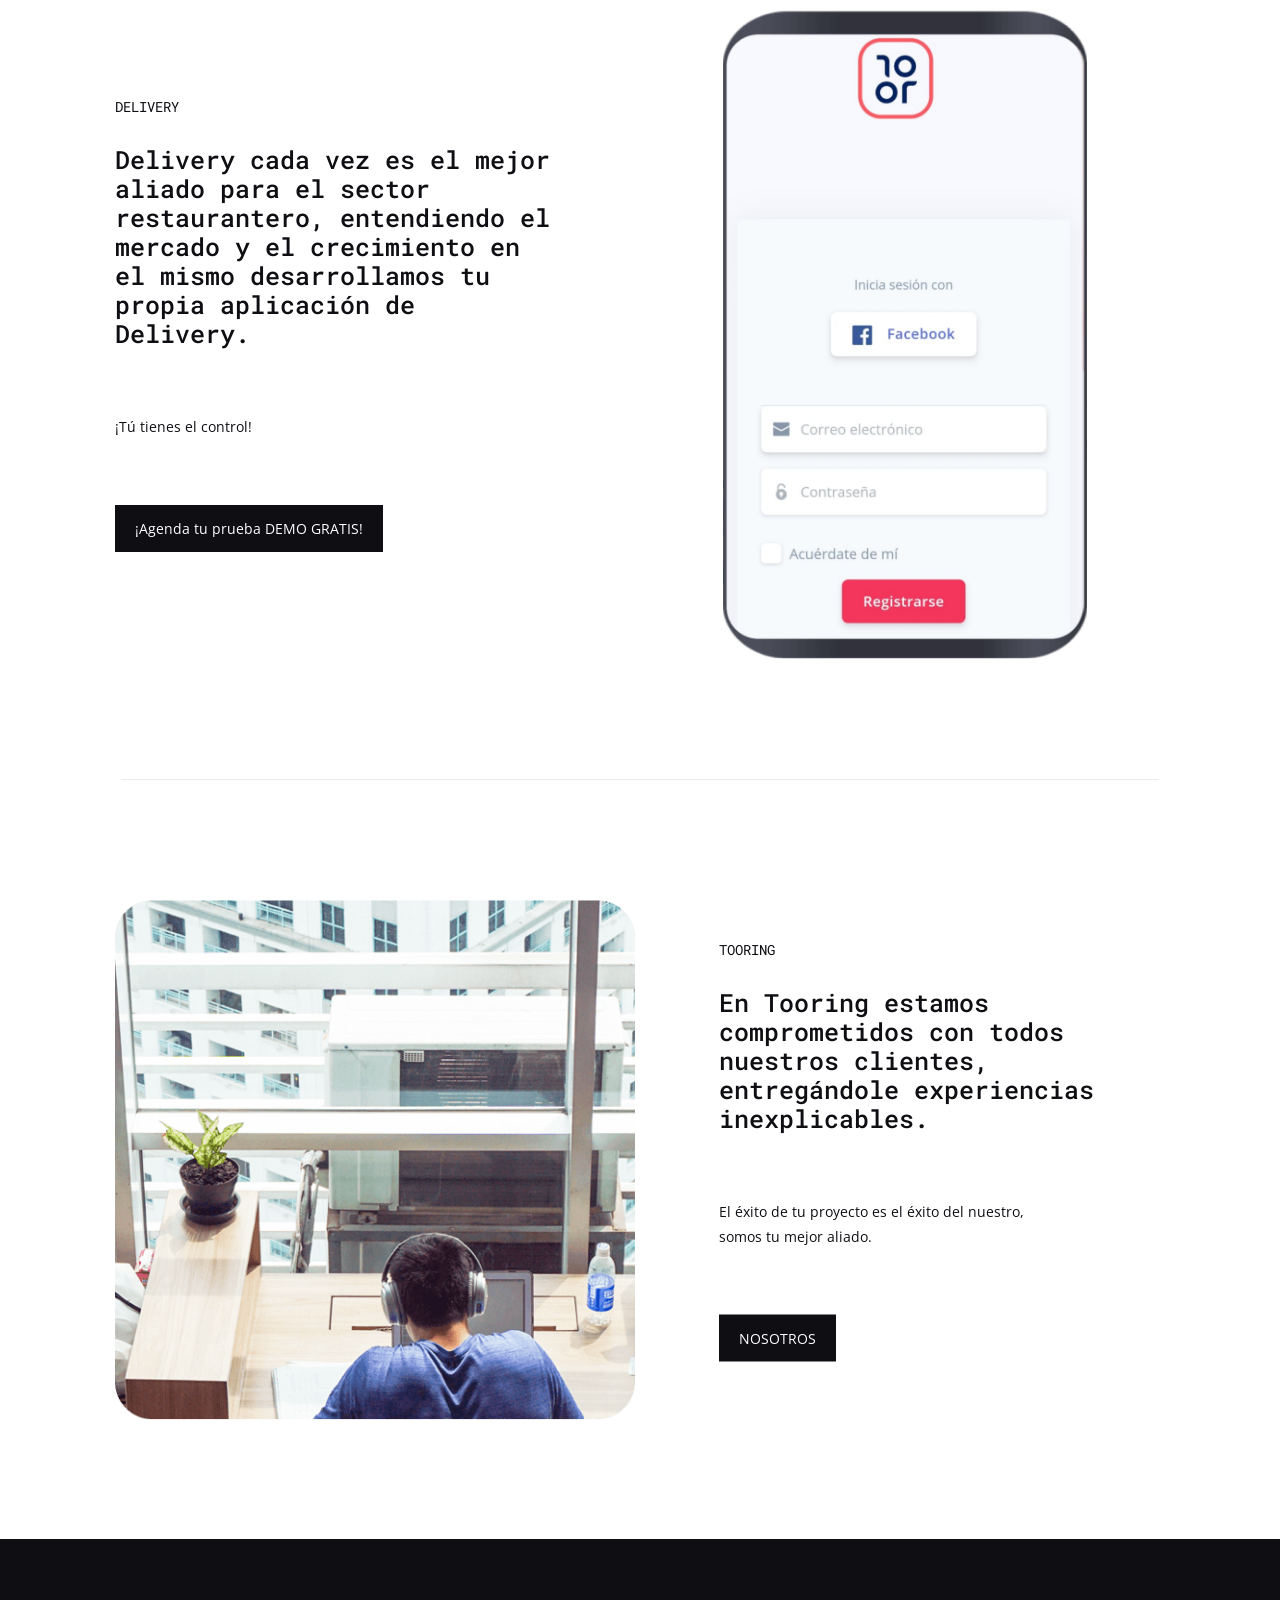
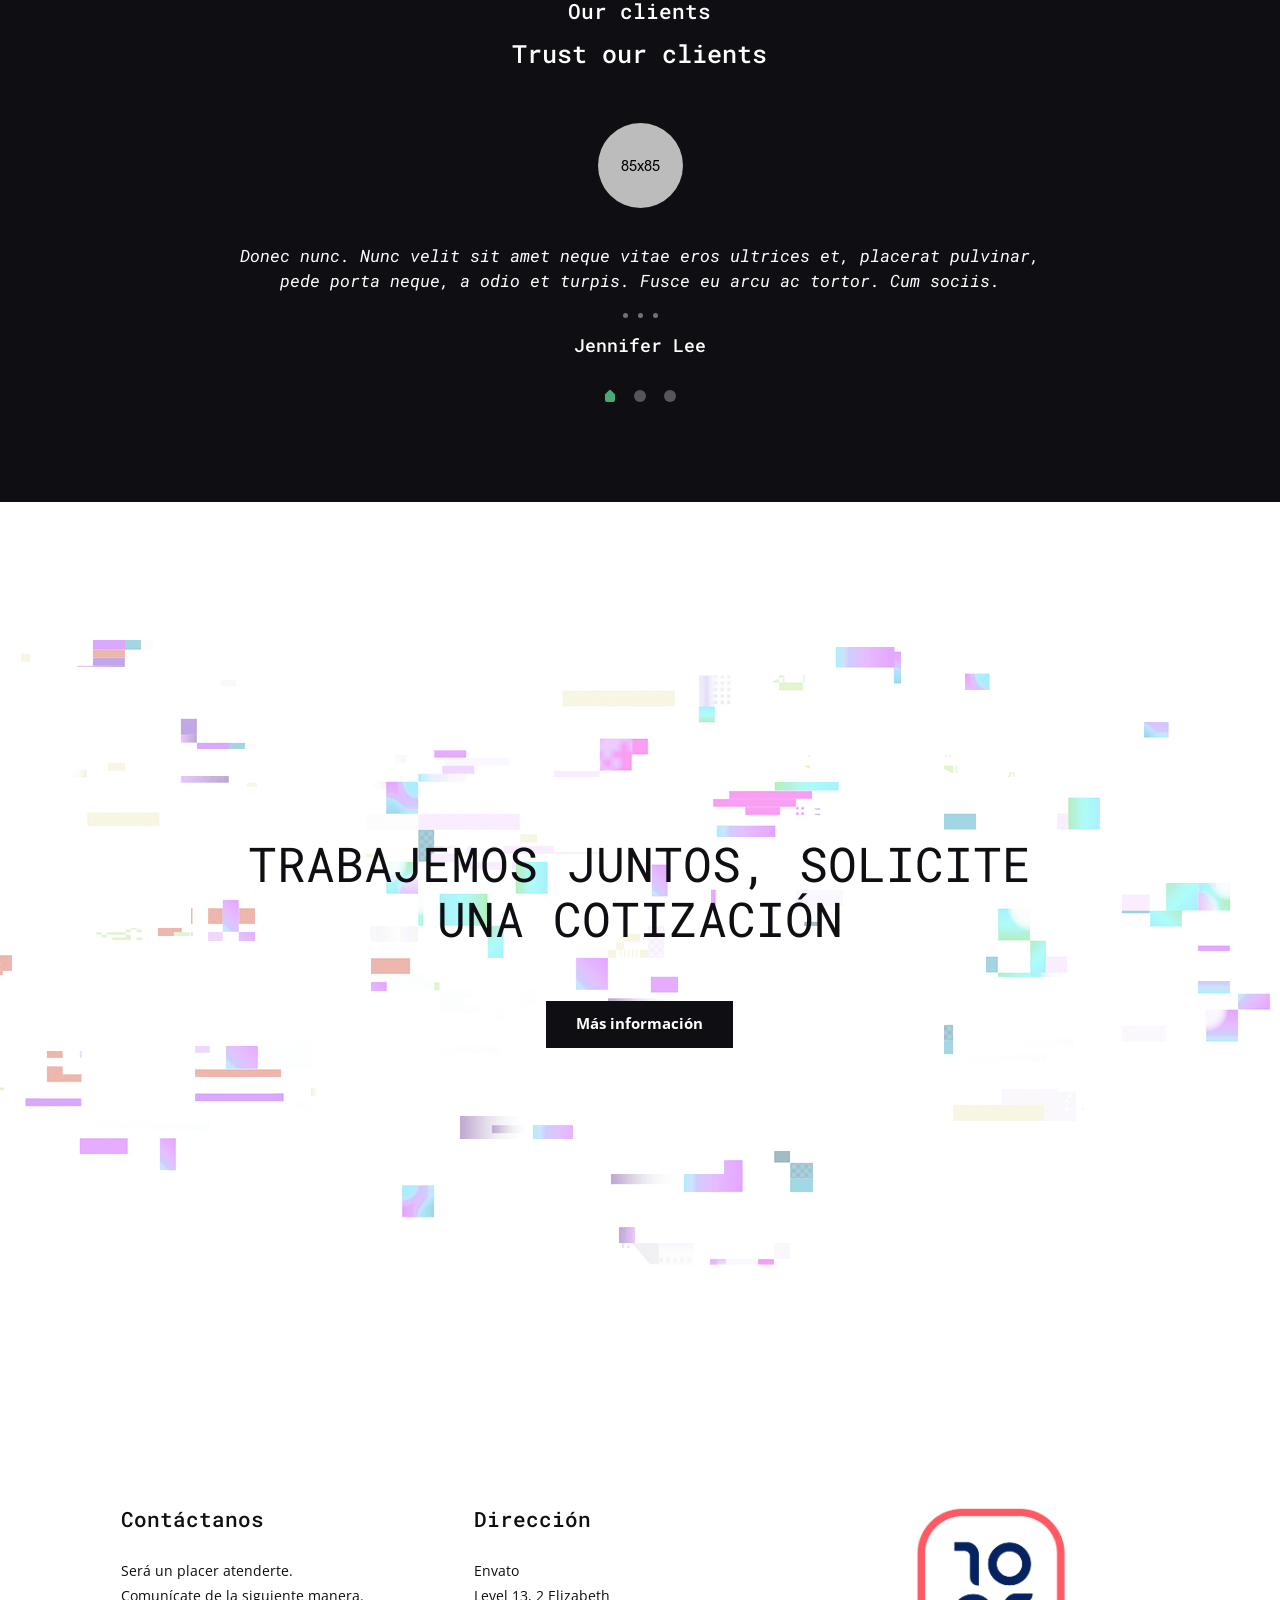
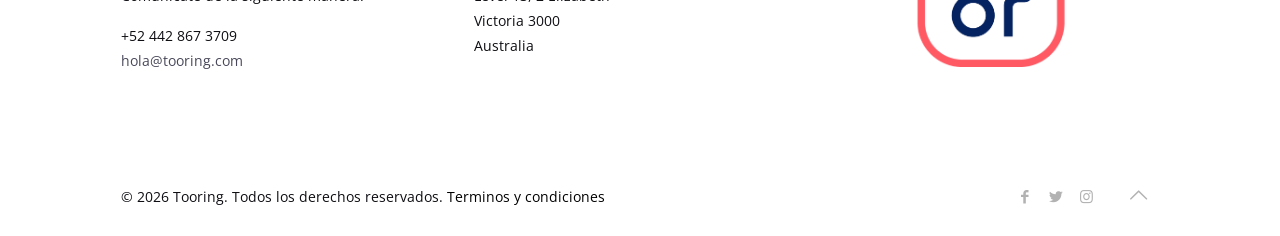
==== commit 90cb5957: "terminos y condiciones" ====
--- a/index.html
+++ b/index.html
@@ -33,7 +33,6 @@
     <link rel='stylesheet' href='css/custom.css'>
     <link rel='stylesheet' href='css/structure.css'>
     <link rel='stylesheet' href='css/code2.css'>
-    <!-- <link rel='stylesheet' href='css/agency3.css'> -->
 
     <!-- Revolution Slider -->
     <link rel="stylesheet" href="plugins/rs-plugin-5.3.1/css/settings.css">
@@ -546,7 +545,9 @@
                     <div class="column one">
                         <a id="back_to_top" class="button button_js" href><i class="icon-up-open-big"></i></a>
                         <div class="copyright">
-                            &copy; <span><script>document.write(new Date().getFullYear());</script></span> Tooring.
+                            &copy; <span><script>document.write(new Date().getFullYear());</script></span> Tooring. Todos los derechos reservados.
+                            <a style="text-decoration: none; color: black;" href="javascript:window.open('./assets/Terminos_y_condiciones.pdf', '_blank')" rel="noopener noreferrer">Terminos y condiciones</a>
+                            <!-- <script>window.open("url/sample.pdf", "_blank");</script>  -->
                         </div>
                         <ul class="social">
                             <li class="facebook">
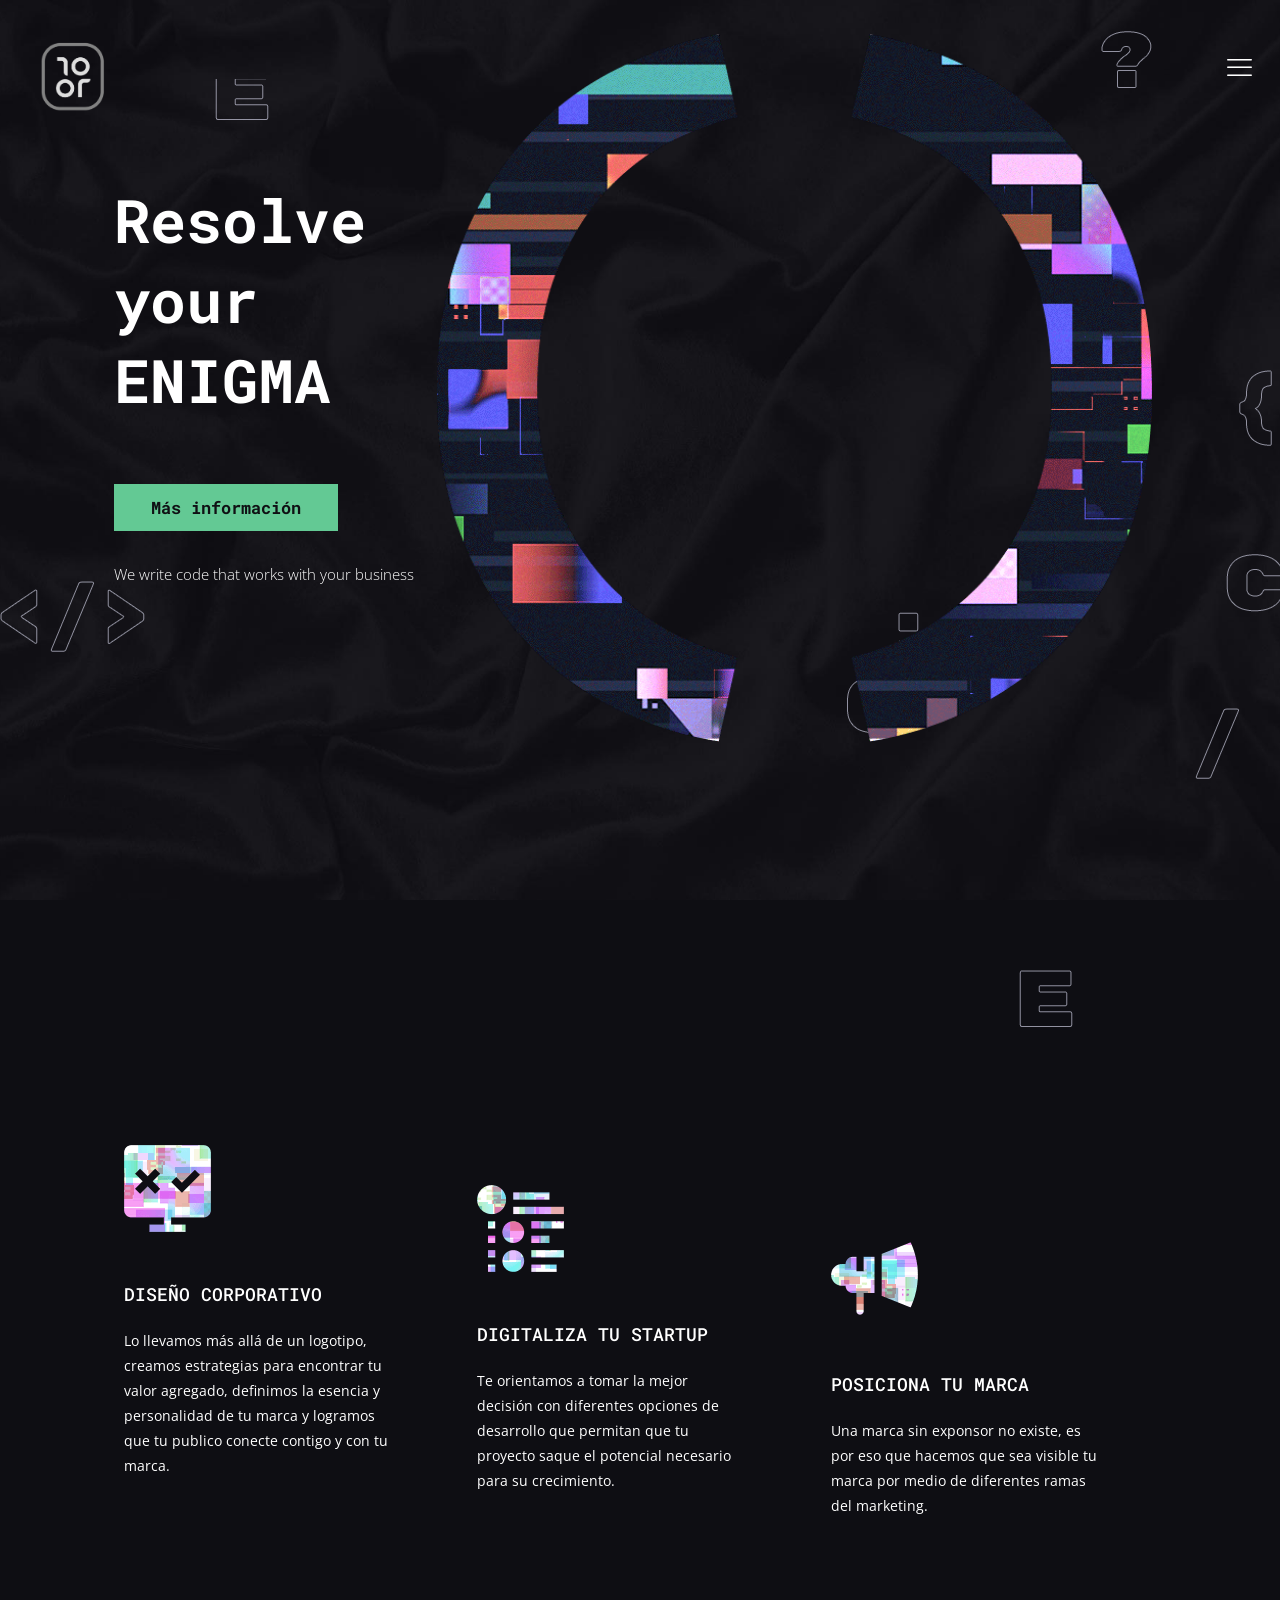
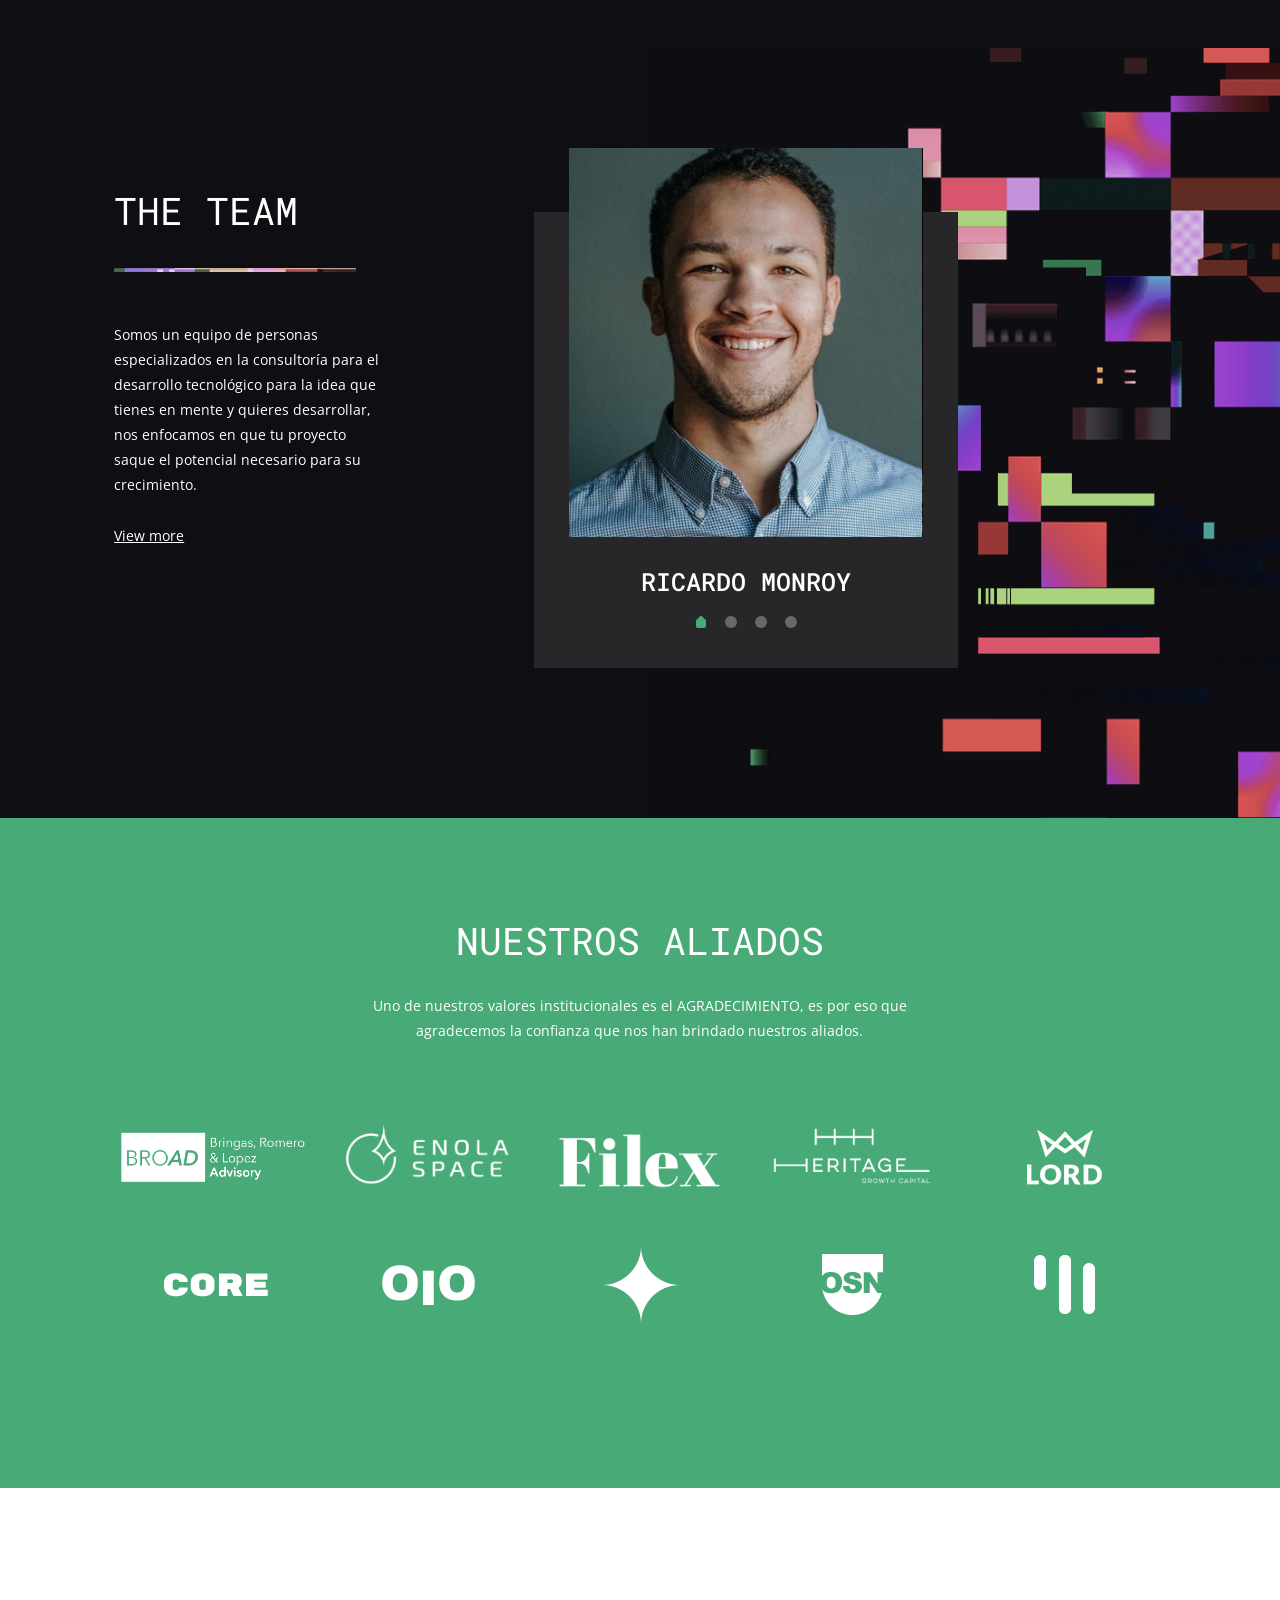
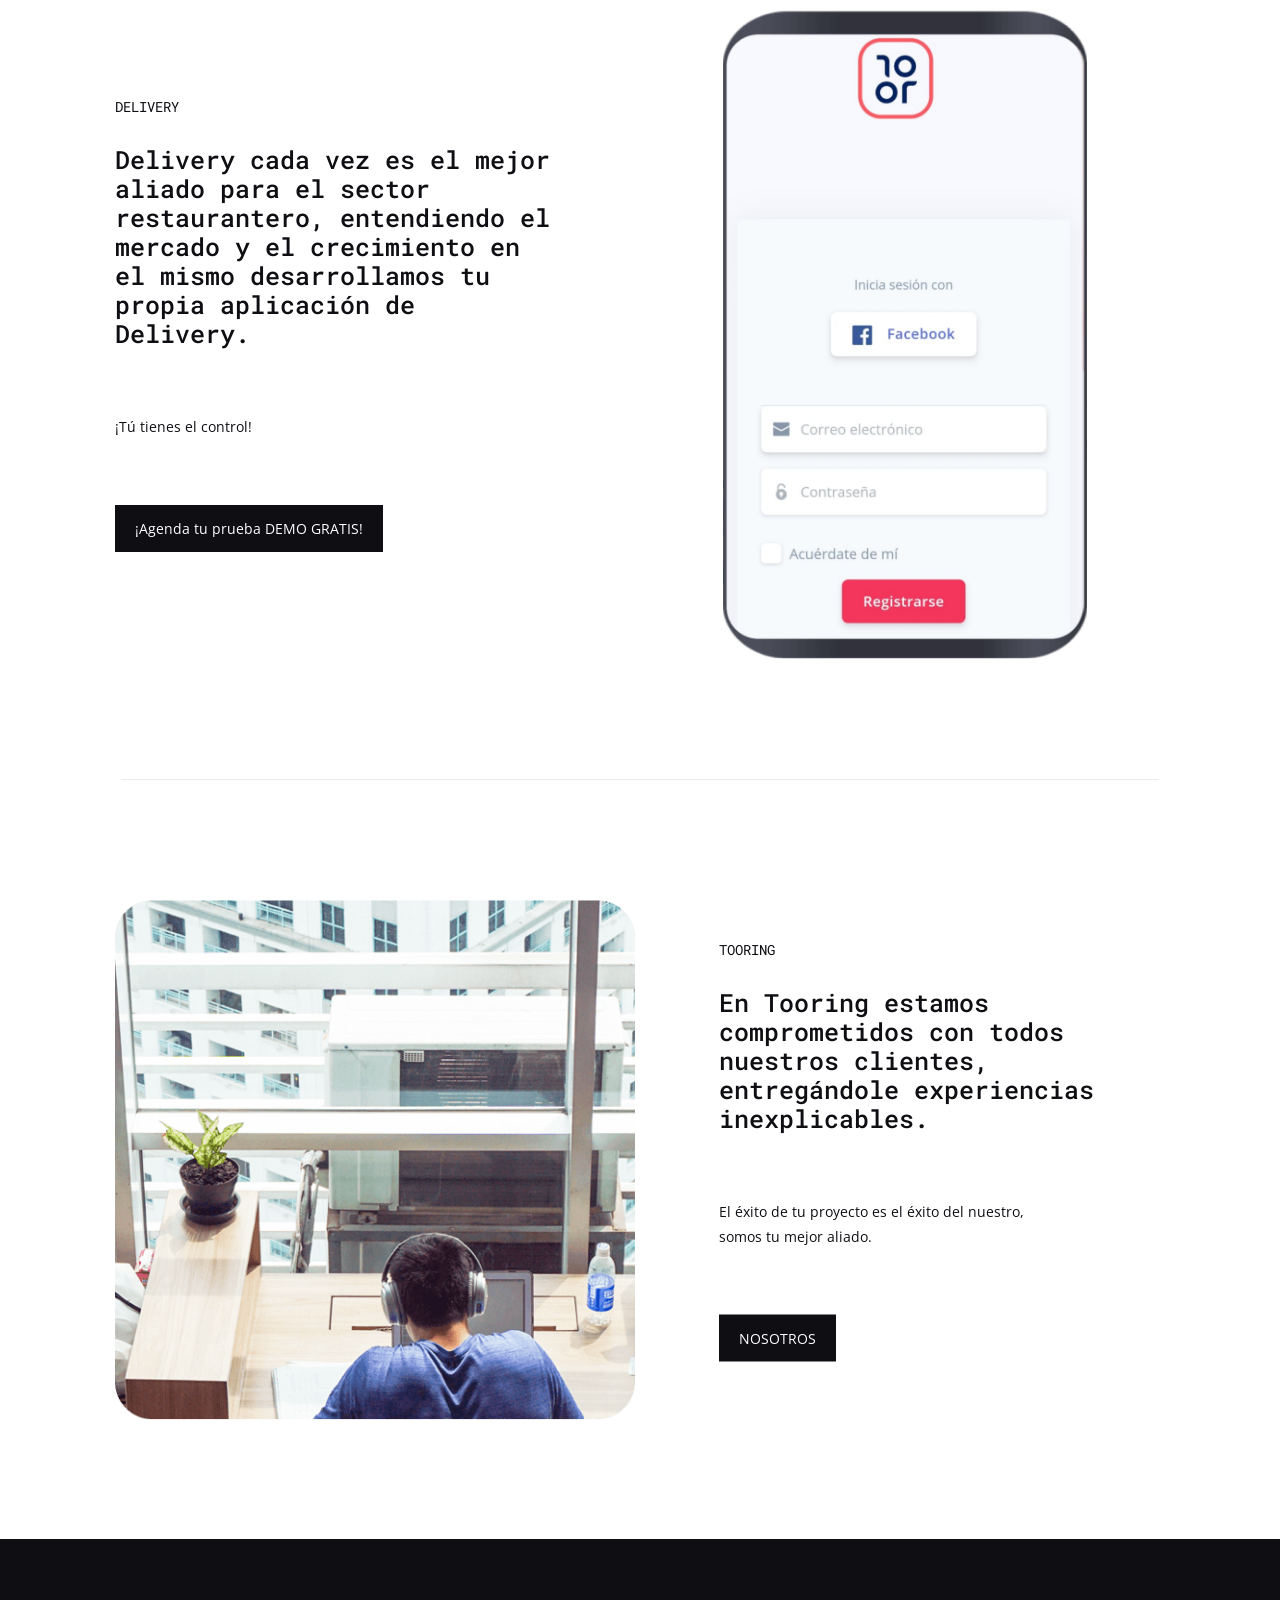
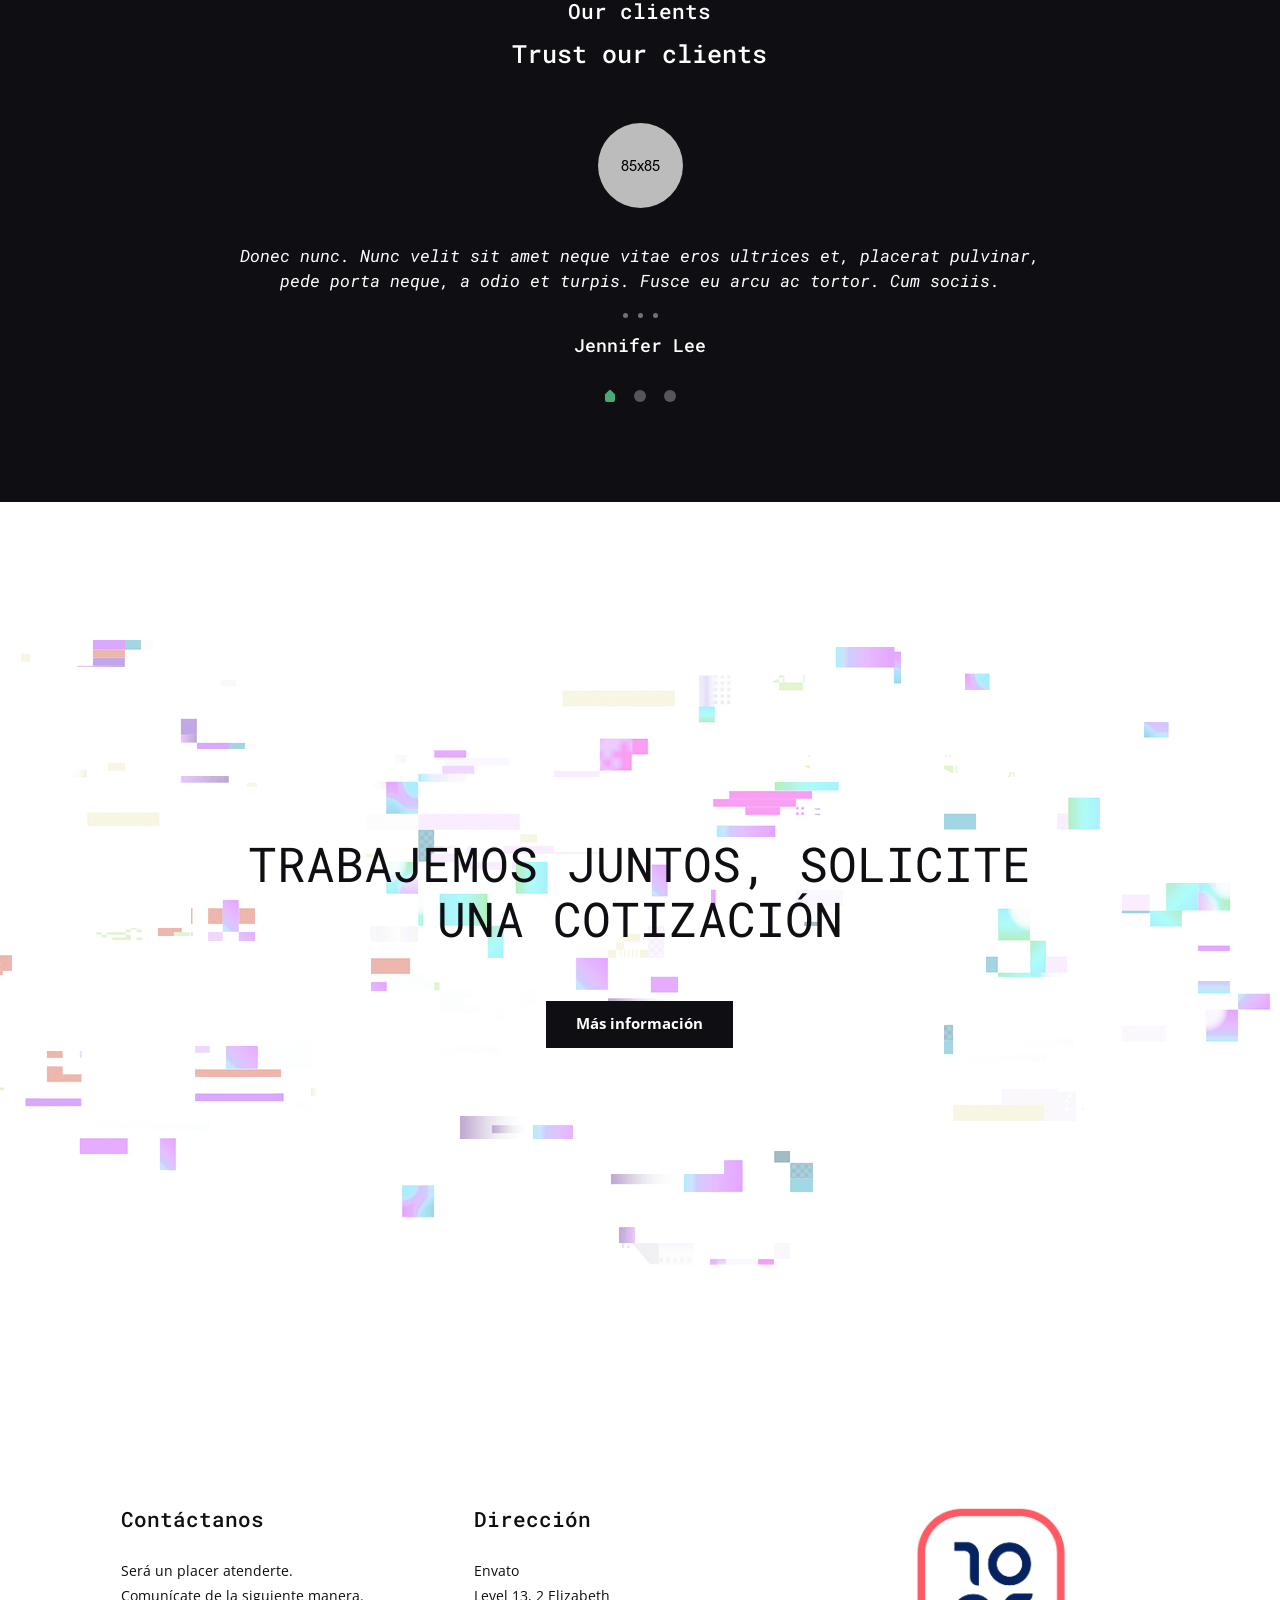
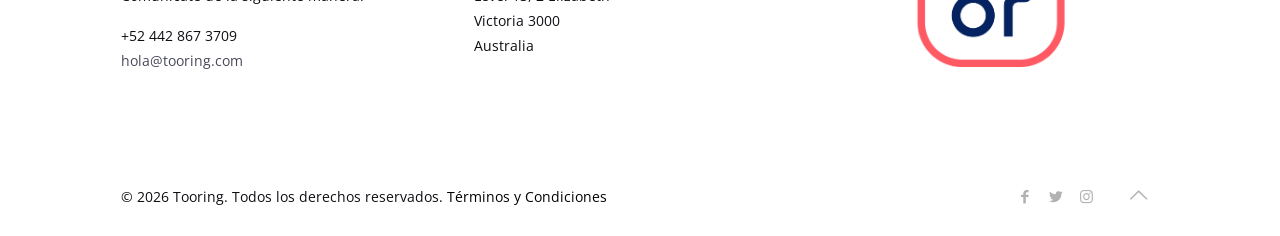
==== commit 60c99573: "ortografia arreglada" ====
--- a/index.html
+++ b/index.html
@@ -546,7 +546,7 @@
                         <a id="back_to_top" class="button button_js" href><i class="icon-up-open-big"></i></a>
                         <div class="copyright">
                             &copy; <span><script>document.write(new Date().getFullYear());</script></span> Tooring. Todos los derechos reservados.
-                            <a style="text-decoration: none; color: black;" href="javascript:window.open('./assets/Terminos_y_condiciones.pdf', '_blank')" rel="noopener noreferrer">Terminos y condiciones</a>
+                            <a style="text-decoration: none; color: black;" href="javascript:window.open('./assets/Terminos_y_condiciones.pdf', '_blank')" rel="noopener noreferrer">Términos y Condiciones</a>
                             <!-- <script>window.open("url/sample.pdf", "_blank");</script>  -->
                         </div>
                         <ul class="social">
